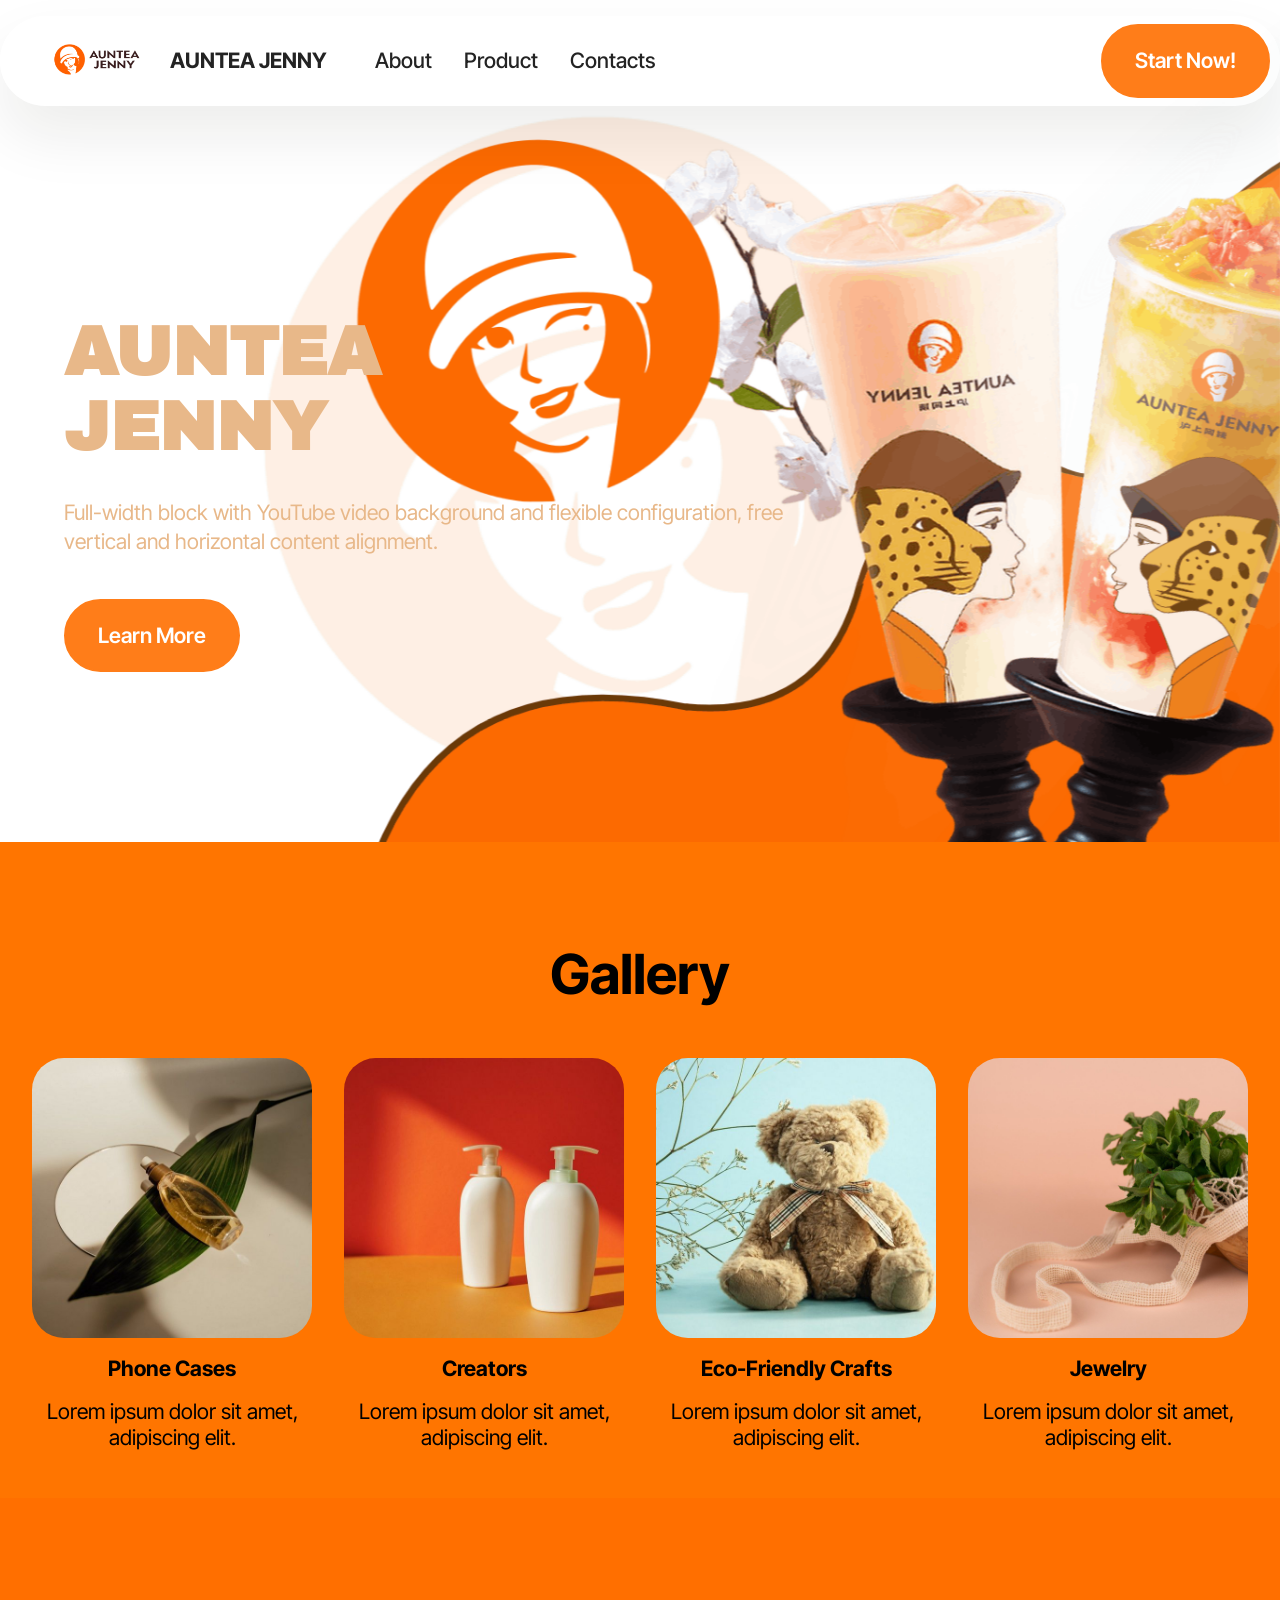
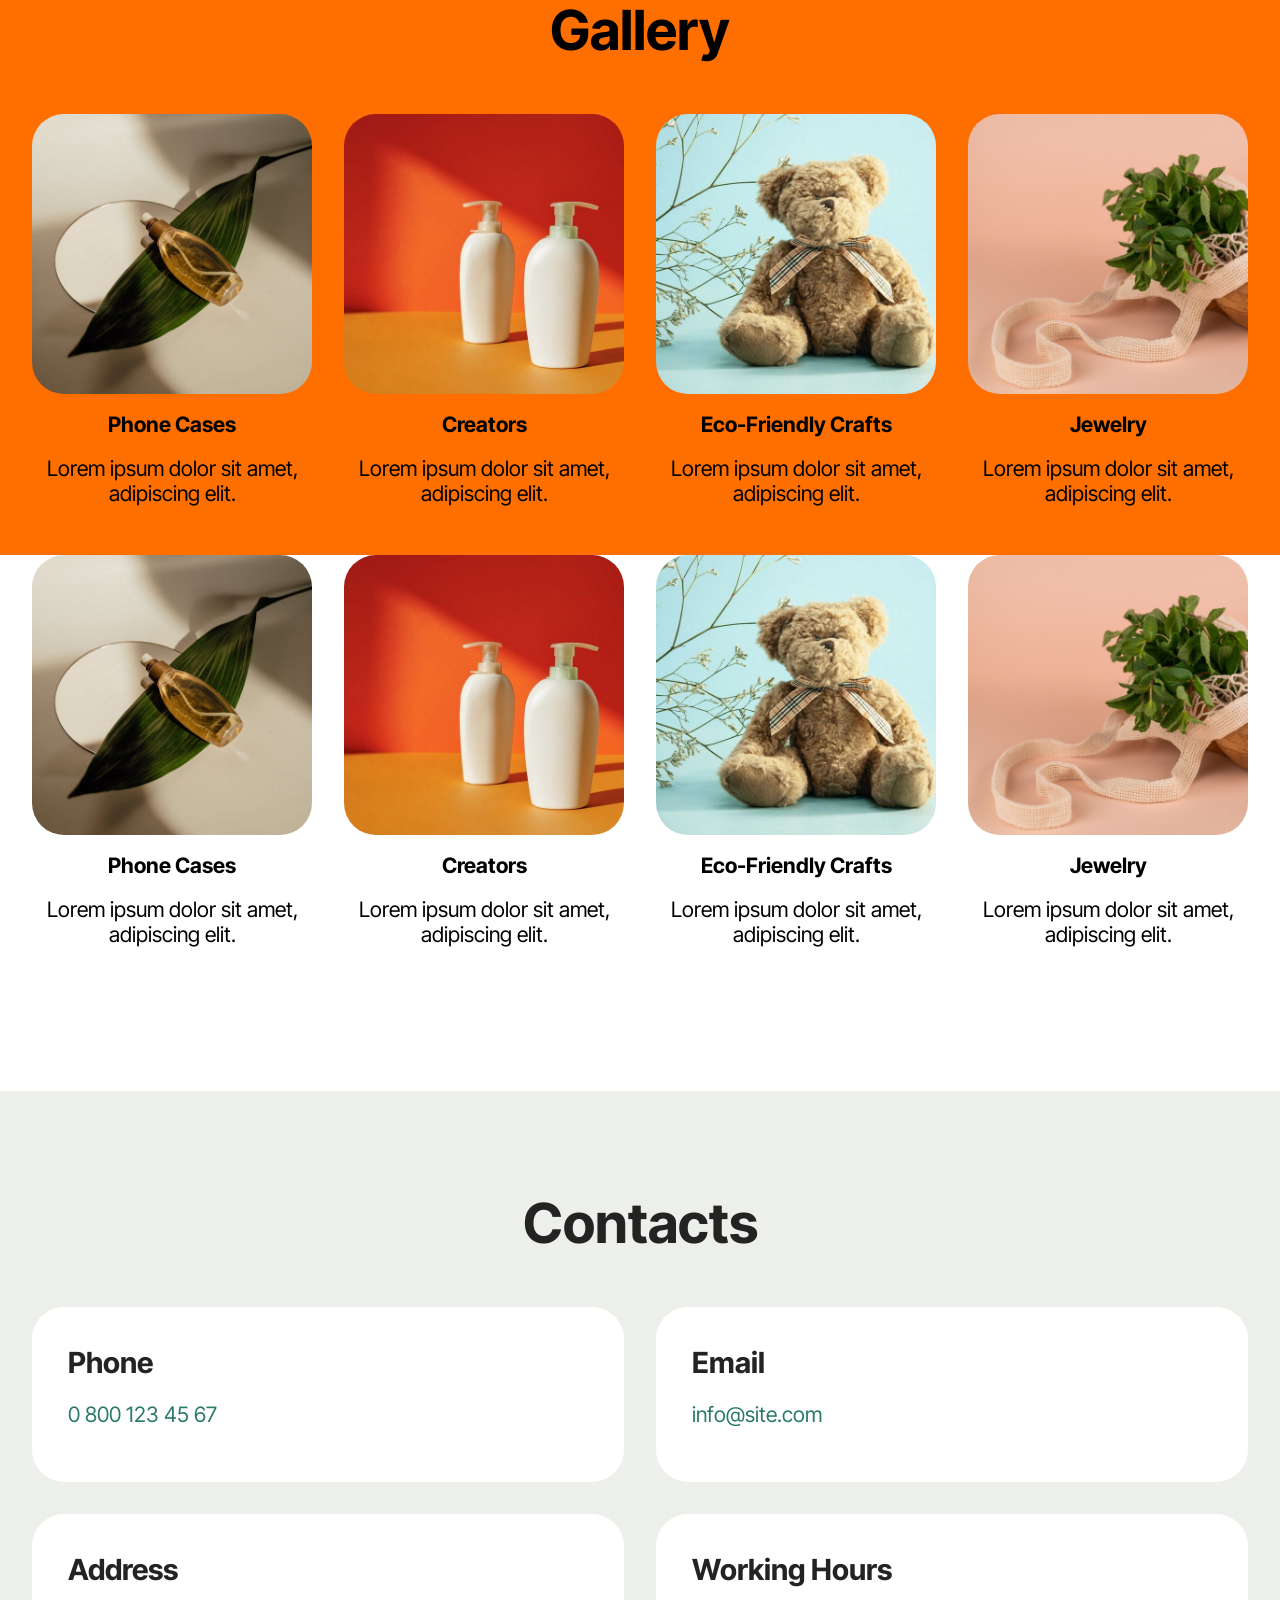
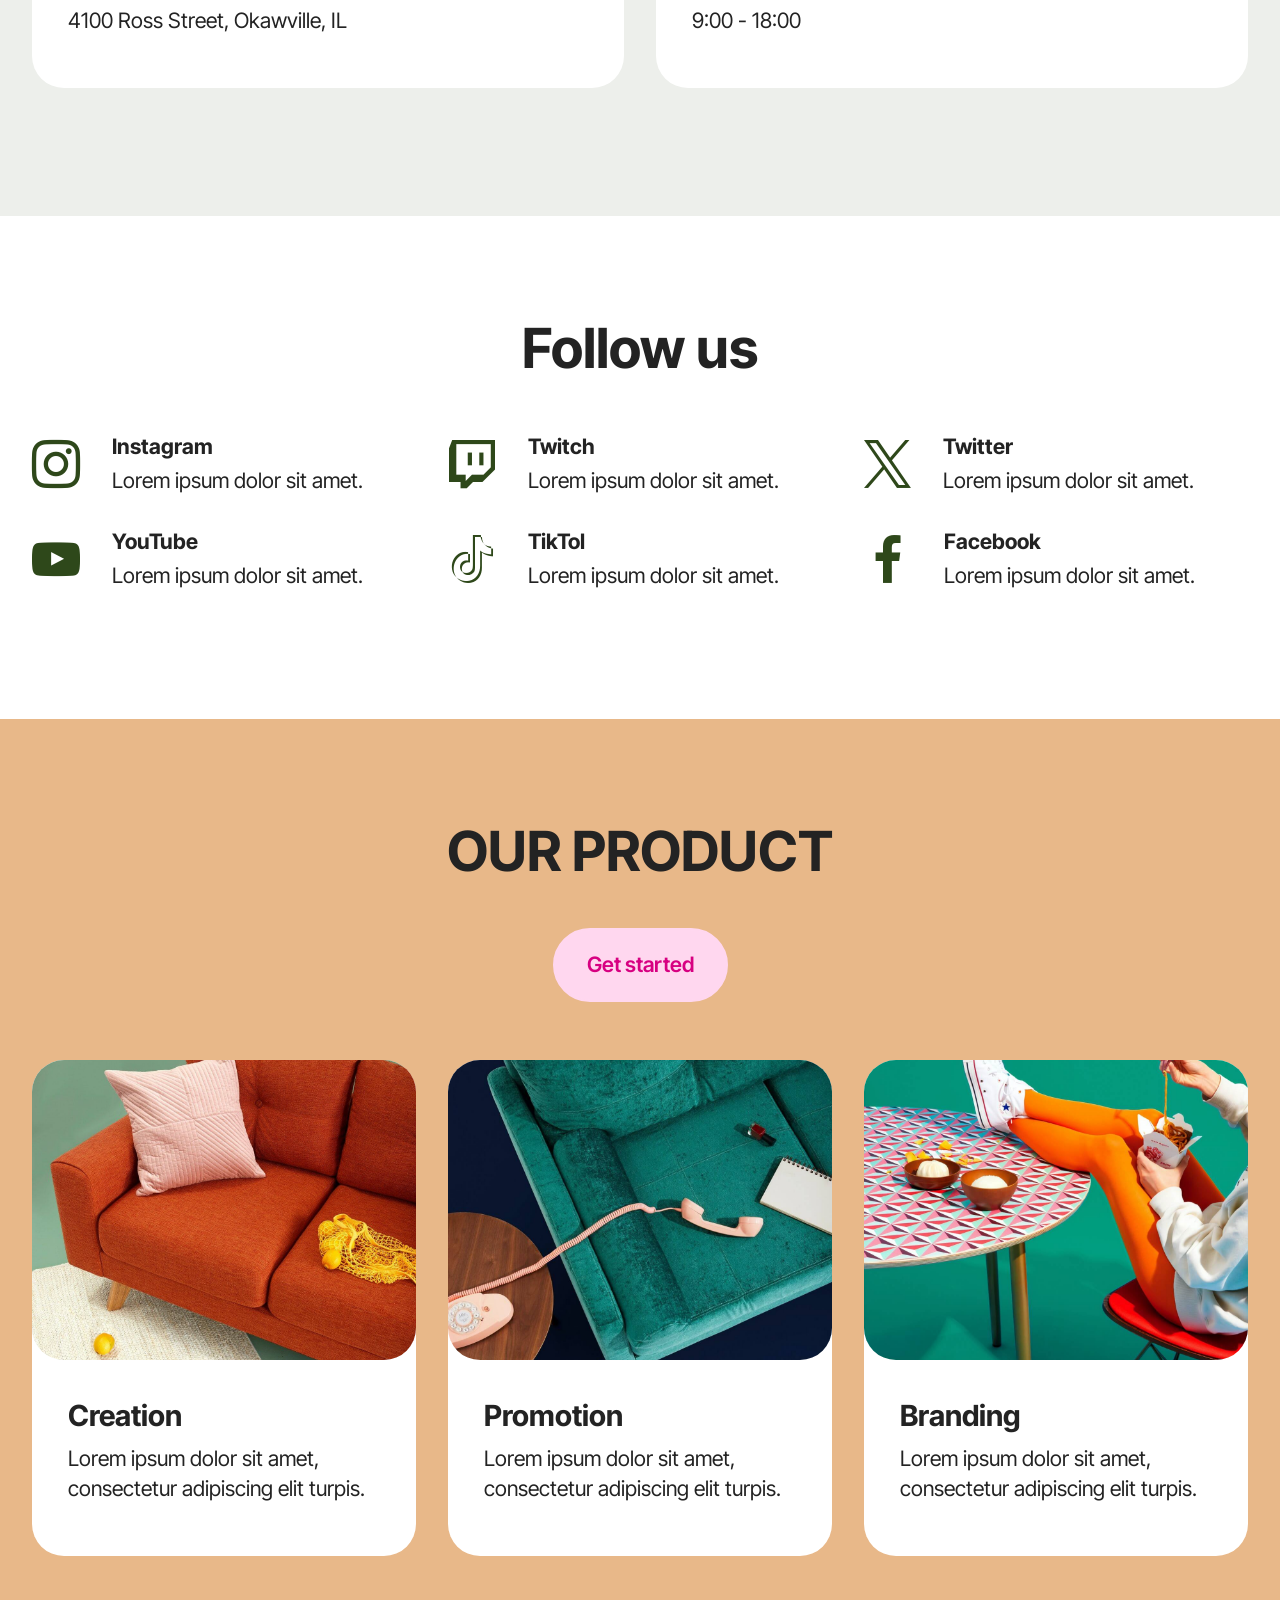
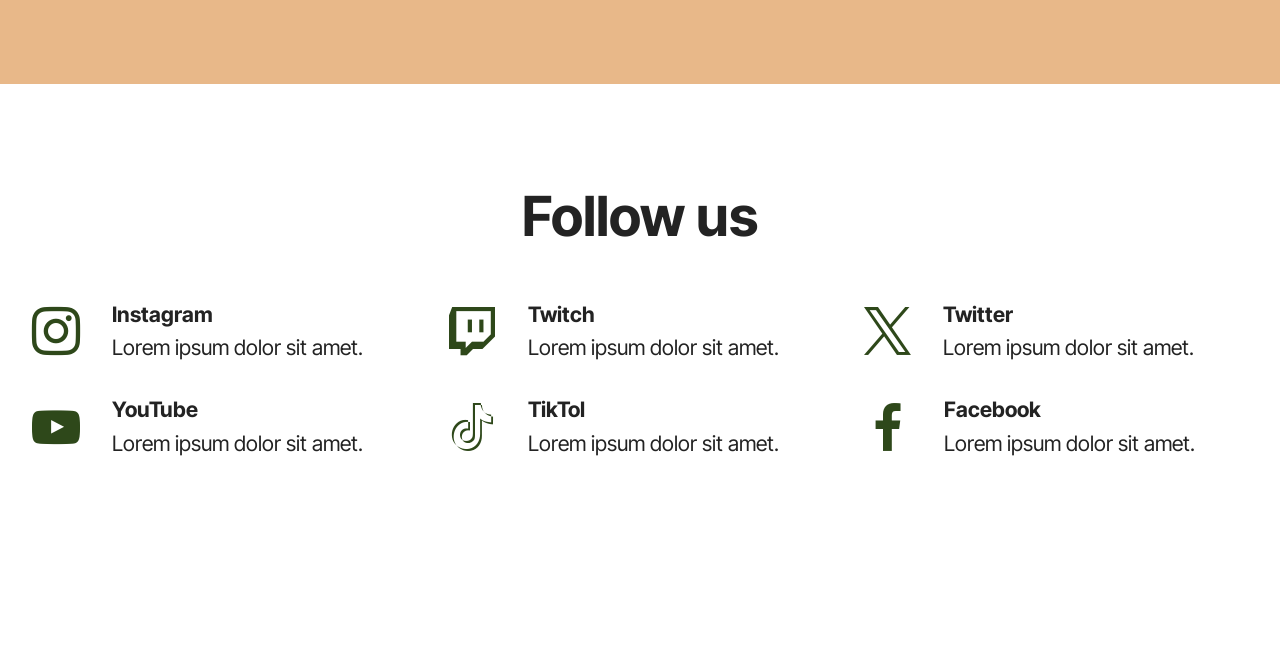
==== page1.html @ 81f04b76 "create github pages" ====
<!DOCTYPE html>
<html  >
<head>
  <!-- Site made with Mobirise Website Builder v6.1.12, https://mobirise.com -->
  <meta charset="UTF-8">
  <meta http-equiv="X-UA-Compatible" content="IE=edge">
  <meta name="generator" content="Mobirise v6.1.12, mobirise.com">
  <meta name="viewport" content="width=device-width, initial-scale=1, minimum-scale=1">
  <link rel="shortcut icon" href="assets/images/auntea20logo201-366x206.png" type="image/x-icon">
  <meta name="description" content="">
  
  
  <title>Page 1</title>
  <link rel="stylesheet" href="assets/web/assets/mobirise-icons2/mobirise2.css">
  <link rel="stylesheet" href="assets/bootstrap/css/bootstrap.min.css">
  <link rel="stylesheet" href="assets/parallax/jarallax.css">
  <link rel="stylesheet" href="assets/animatecss/animate.css">
  <link rel="stylesheet" href="assets/dropdown/css/style.css">
  <link rel="stylesheet" href="assets/socicon/css/styles.css">
  <link rel="stylesheet" href="assets/theme/css/style.css">
  <link rel="preload" href="https://fonts.googleapis.com/css?family=Archivo+Black:400&display=swap" as="style" onload="this.onload=null;this.rel='stylesheet'">
  <noscript><link rel="stylesheet" href="https://fonts.googleapis.com/css?family=Archivo+Black:400&display=swap"></noscript>
  <link rel="preload" href="https://fonts.googleapis.com/css?family=Inter+Tight:100,200,300,400,500,600,700,800,900,100i,200i,300i,400i,500i,600i,700i,800i,900i&display=swap" as="style" onload="this.onload=null;this.rel='stylesheet'">
  <noscript><link rel="stylesheet" href="https://fonts.googleapis.com/css?family=Inter+Tight:100,200,300,400,500,600,700,800,900,100i,200i,300i,400i,500i,600i,700i,800i,900i&display=swap"></noscript>
  <link rel="preload" as="style" href="assets/mobirise/css/mbr-additional.css?v=23Imi2"><link rel="stylesheet" href="assets/mobirise/css/mbr-additional.css?v=23Imi2" type="text/css">

  
  
  
</head>
<body>
  
  <section data-bs-version="5.1" class="menu menu1 cid-vfYA4Nm70X" once="menu" id="menu01-1u">
	

	<nav class="navbar navbar-dropdown navbar-fixed-top navbar-expand-lg">
		<div class="container">
			<div class="navbar-brand">
				<span class="navbar-logo">
					<a href="https://mobiri.se">
						<img src="assets/images/auntea20logo201-366x206.png" alt="Mobirise Website Builder" style="height: 3.3rem;">
					</a>
				</span>
				<span class="navbar-caption-wrap"><a class="navbar-caption text-black display-4" href="https://mobiri.se">AUNTEA JENNY</a></span>
			</div>
			<button class="navbar-toggler" type="button" data-toggle="collapse" data-bs-toggle="collapse" data-target="#navbarSupportedContent" data-bs-target="#navbarSupportedContent" aria-controls="navbarNavAltMarkup" aria-expanded="false" aria-label="Toggle navigation">
				<div class="hamburger">
					<span></span>
					<span></span>
					<span></span>
					<span></span>
				</div>
			</button>
			<div class="collapse navbar-collapse" id="navbarSupportedContent">
				<ul class="navbar-nav nav-dropdown" data-app-modern-menu="true"><li class="nav-item">
						<a class="nav-link link text-black display-4" href="https://mobiri.se">About</a>
					</li>
					<li class="nav-item">
						<a class="nav-link link text-black display-4" href="https://mobiri.se" aria-expanded="false">Product</a>
					</li>
					<li class="nav-item">
						<a class="nav-link link text-black display-4" href="https://mobiri.se">Contacts</a>
					</li></ul>
				
				<div class="navbar-buttons mbr-section-btn"><a class="btn btn-success display-4" href="https://mobiri.se"> Start Now!</a></div>
			</div>
		</div>
	</nav>
</section>

<section data-bs-version="5.1" class="header18 cid-vfYDR7rEvk mbr-parallax-background" id="header18-1y">
  

  
  <div class="container-fluid">
    <div class="row">
      <div class="content-wrap col-12 col-md-8">
        <h1 class="mbr-section-title mbr-fonts-style mbr-white mb-4 display-1">
          <br><strong>AUNTEA <br>JENNY</strong></h1>
        
        <p class="mbr-fonts-style mbr-text mbr-white mb-4 display-4">Full-width block with YouTube video background and flexible
          configuration, free vertical and horizontal
          content alignment.&nbsp;</p>
        <div class="mbr-section-btn"><a class="btn btn-success display-7" href="https://mobiri.se">Learn More</a></div>
      </div>
    </div>
  </div>
</section>

<section data-bs-version="5.1" class="gallery3 cid-vfZq9BEWla" id="gallery03-20">
    
    
    <div class="container-fluid">
      <div class="row justify-content-center">
        <div class="col-12 content-head">
          <div class="mbr-section-head mb-5">
            <h4 class="mbr-section-title mbr-fonts-style align-center mb-0 display-2">
              <strong>Gallery</strong>
            </h4>
            
          </div>
        </div>
      </div>
      <div class="row">
        <div class="item features-image col-12 col-md-6 col-lg-3">
          <div class="item-wrapper">
            <div class="item-img">
              <img src="assets/images/shop1.jpg" alt="Mobirise Website Builder" title="" data-slide-to="0" data-bs-slide-to="0">
            </div>
            <div class="item-content align-left">
              <h5 class="item-title mbr-fonts-style mt-3 mb-3 display-7">
                <strong>Phone Cases</strong>
              </h5>
              <h6 class="item-subtitle mbr-fonts-style mb-3 display-7">
                Lorem ipsum dolor sit amet, adipiscing elit.
              </h6>
            </div>
          </div>
        </div>
        <div class="item features-image col-12 col-md-6 col-lg-3">
          <div class="item-wrapper">
            <div class="item-img">
              <img src="assets/images/shop2.jpg" alt="Mobirise Website Builder" title="" data-slide-to="1" data-bs-slide-to="1">
            </div>
            <div class="item-content align-left">
              <h5 class="item-title mbr-fonts-style mt-3 mb-3 display-7">
                <strong>Creators</strong>
              </h5>
              <h6 class="item-subtitle mbr-fonts-style mb-3 display-7">
                Lorem ipsum dolor sit amet, adipiscing elit.
              </h6>
            </div>
          </div>
        </div>
        <div class="item features-image col-12 col-md-6 col-lg-3">
          <div class="item-wrapper">
            <div class="item-img">
              <img src="assets/images/shop3.jpg" alt="Mobirise Website Builder" title="" data-slide-to="2" data-bs-slide-to="2">
            </div>
            <div class="item-content align-left">
              <h5 class="item-title mbr-fonts-style mt-3 mb-3 display-7">
                <strong>Eco-Friendly Crafts</strong>
              </h5>
              <h6 class="item-subtitle mbr-fonts-style mb-3 display-7">
                Lorem ipsum dolor sit amet, adipiscing elit.
              </h6>
              
            </div>
          </div>
        </div>
        <div class="item features-image col-12 col-md-6 col-lg-3">
          <div class="item-wrapper">
            <div class="item-img">
              <img src="assets/images/shop4.jpg" alt="Mobirise Website Builder" title="" data-slide-to="3" data-bs-slide-to="3">
            </div>
            <div class="item-content align-left">
              <h5 class="item-title mbr-fonts-style mt-3 mb-3 display-7">
                <strong>Jewelry</strong>
              </h5>
              <h6 class="item-subtitle mbr-fonts-style mb-3 display-7">
                Lorem ipsum dolor sit amet, adipiscing elit.
              </h6>
            </div>
          </div>
        </div>
      </div>
    </div>
  </section>

<section data-bs-version="5.1" class="gallery3 cid-vfZuqSAdz3" id="gallery03-23">
    
    
    <div class="container-fluid">
      <div class="row justify-content-center">
        <div class="col-12 content-head">
          <div class="mbr-section-head mb-5">
            <h4 class="mbr-section-title mbr-fonts-style align-center mb-0 display-2">
              <strong>Gallery</strong>
            </h4>
            
          </div>
        </div>
      </div>
      <div class="row">
        <div class="item features-image col-12 col-md-6 col-lg-3">
          <div class="item-wrapper">
            <div class="item-img">
              <img src="assets/images/shop1.jpg" alt="Mobirise Website Builder" title="" data-slide-to="0" data-bs-slide-to="0">
            </div>
            <div class="item-content align-left">
              <h5 class="item-title mbr-fonts-style mt-3 mb-3 display-7">
                <strong>Phone Cases</strong>
              </h5>
              <h6 class="item-subtitle mbr-fonts-style mb-3 display-7">
                Lorem ipsum dolor sit amet, adipiscing elit.
              </h6>
            </div>
          </div>
        </div>
        <div class="item features-image col-12 col-md-6 col-lg-3">
          <div class="item-wrapper">
            <div class="item-img">
              <img src="assets/images/shop2.jpg" alt="Mobirise Website Builder" title="" data-slide-to="1" data-bs-slide-to="1">
            </div>
            <div class="item-content align-left">
              <h5 class="item-title mbr-fonts-style mt-3 mb-3 display-7">
                <strong>Creators</strong>
              </h5>
              <h6 class="item-subtitle mbr-fonts-style mb-3 display-7">
                Lorem ipsum dolor sit amet, adipiscing elit.
              </h6>
            </div>
          </div>
        </div>
        <div class="item features-image col-12 col-md-6 col-lg-3">
          <div class="item-wrapper">
            <div class="item-img">
              <img src="assets/images/shop3.jpg" alt="Mobirise Website Builder" title="" data-slide-to="2" data-bs-slide-to="2">
            </div>
            <div class="item-content align-left">
              <h5 class="item-title mbr-fonts-style mt-3 mb-3 display-7">
                <strong>Eco-Friendly Crafts</strong>
              </h5>
              <h6 class="item-subtitle mbr-fonts-style mb-3 display-7">
                Lorem ipsum dolor sit amet, adipiscing elit.
              </h6>
              
            </div>
          </div>
        </div>
        <div class="item features-image col-12 col-md-6 col-lg-3">
          <div class="item-wrapper">
            <div class="item-img">
              <img src="assets/images/shop4.jpg" alt="Mobirise Website Builder" title="" data-slide-to="3" data-bs-slide-to="3">
            </div>
            <div class="item-content align-left">
              <h5 class="item-title mbr-fonts-style mt-3 mb-3 display-7">
                <strong>Jewelry</strong>
              </h5>
              <h6 class="item-subtitle mbr-fonts-style mb-3 display-7">
                Lorem ipsum dolor sit amet, adipiscing elit.
              </h6>
            </div>
          </div>
        </div>
      </div>
    </div>
  </section>

<section data-bs-version="5.1" class="gallery3 cid-vfZqnF0jyn" id="gallery03-21">
    
    
    <div class="container-fluid">
      <div class="row justify-content-center">
        <div class="col-12 content-head">
          
        </div>
      </div>
      <div class="row">
        <div class="item features-image col-12 col-md-6 col-lg-3">
          <div class="item-wrapper">
            <div class="item-img">
              <img src="assets/images/shop1.jpg" alt="Mobirise Website Builder" title="" data-slide-to="0" data-bs-slide-to="0">
            </div>
            <div class="item-content align-left">
              <h5 class="item-title mbr-fonts-style mt-3 mb-3 display-7">
                <strong>Phone Cases</strong>
              </h5>
              <h6 class="item-subtitle mbr-fonts-style mb-3 display-7">
                Lorem ipsum dolor sit amet, adipiscing elit.
              </h6>
            </div>
          </div>
        </div>
        <div class="item features-image col-12 col-md-6 col-lg-3">
          <div class="item-wrapper">
            <div class="item-img">
              <img src="assets/images/shop2.jpg" alt="Mobirise Website Builder" title="" data-slide-to="1" data-bs-slide-to="1">
            </div>
            <div class="item-content align-left">
              <h5 class="item-title mbr-fonts-style mt-3 mb-3 display-7">
                <strong>Creators</strong>
              </h5>
              <h6 class="item-subtitle mbr-fonts-style mb-3 display-7">
                Lorem ipsum dolor sit amet, adipiscing elit.
              </h6>
            </div>
          </div>
        </div>
        <div class="item features-image col-12 col-md-6 col-lg-3">
          <div class="item-wrapper">
            <div class="item-img">
              <img src="assets/images/shop3.jpg" alt="Mobirise Website Builder" title="" data-slide-to="2" data-bs-slide-to="2">
            </div>
            <div class="item-content align-left">
              <h5 class="item-title mbr-fonts-style mt-3 mb-3 display-7">
                <strong>Eco-Friendly Crafts</strong>
              </h5>
              <h6 class="item-subtitle mbr-fonts-style mb-3 display-7">
                Lorem ipsum dolor sit amet, adipiscing elit.
              </h6>
              
            </div>
          </div>
        </div>
        <div class="item features-image col-12 col-md-6 col-lg-3">
          <div class="item-wrapper">
            <div class="item-img">
              <img src="assets/images/shop4.jpg" alt="Mobirise Website Builder" title="" data-slide-to="3" data-bs-slide-to="3">
            </div>
            <div class="item-content align-left">
              <h5 class="item-title mbr-fonts-style mt-3 mb-3 display-7">
                <strong>Jewelry</strong>
              </h5>
              <h6 class="item-subtitle mbr-fonts-style mb-3 display-7">
                Lorem ipsum dolor sit amet, adipiscing elit.
              </h6>
            </div>
          </div>
        </div>
      </div>
    </div>
  </section>

<section data-bs-version="5.1" class="contacts01 cid-vfYzrX2ZRU" id="contacts01-1t">
    

    
    
    <div class="container">
        <div class="row justify-content-center">
            <div class="col-12 content-head">
                <div class="mbr-section-head mb-5">
                    <h3 class="mbr-section-title mbr-fonts-style align-center mb-0 display-2">
                        <strong>Contacts</strong>
                    </h3>
                    
                </div>
            </div>
        </div>
        <div class="row">
            <div class="item features-without-image col-12 col-md-6 active">
                <div class="item-wrapper">
                    <div class="text-wrapper">
                        <h6 class="card-title mbr-fonts-style mb-3 display-5">
                            <strong>Phone</strong>
                        </h6>
                        <p class="mbr-text mbr-fonts-style display-7">
                            <a href="tel:+12345678910" class="text-primary">0 800 123 45 67</a>
                        </p>
                    </div>
                </div>
            </div>
            <div class="item features-without-image col-12 col-md-6">
                <div class="item-wrapper">
                    <div class="text-wrapper">
                        <h6 class="card-title mbr-fonts-style mb-3 display-5">
                            <strong>Email</strong>
                        </h6>
                        <p class="mbr-text mbr-fonts-style display-7">
                            <a href="mailto:info@site.com" class="text-primary">info@site.com</a>
                        </p>
                    </div>
                </div>
            </div>
            <div class="item features-without-image col-12 col-md-6">
                <div class="item-wrapper">
                    <div class="text-wrapper">
                        <h6 class="card-title mbr-fonts-style mb-3 display-5">
                            <strong>Address</strong>
                        </h6>
                        <p class="mbr-text mbr-fonts-style display-7">
                            4100 Ross Street, Okawville, IL
                        </p>
                    </div>
                </div>
            </div>
            <div class="item features-without-image col-12 col-md-6">
                <div class="item-wrapper">
                    <div class="text-wrapper">
                        <h6 class="card-title mbr-fonts-style mb-3 display-5">
                            <strong>Working Hours</strong>
                        </h6>
                        <p class="mbr-text mbr-fonts-style display-7">
                            9:00 - 18:00
                        </p>
                    </div>
                </div>
            </div>
        </div>
    </div>
</section>

<section data-bs-version="5.1" class="social02 cid-vfYDrixO84" id="social02-1x">
	

	
	
	<div class="container">
		<div class="row justify-content-center">
			<div class="col-12 content-head">
				<div class="mb-5">
					<h5 class="mbr-section-title mbr-fonts-style align-center mb-0 display-2">
						<strong>Follow us</strong>
					</h5>
					
				</div>
			</div>
		</div>
		<div class="row">
			<div class="item features-without-image col-12 col-md-6 col-lg-4">
				<div class="item-wrapper">
					<span class="mbr-iconfont m-auto socicon-instagram socicon"></span>
					<div class="card-box">
						<h4 class="card-title mbr-fonts-style mb-1 display-7">
							<strong>Instagram</strong>
						</h4>
						<h5 class="card-text mbr-fonts-style display-7">
							Lorem ipsum dolor sit amet.
						</h5>
					</div>
				</div>
			</div>
			<div class="item features-without-image col-12 col-md-6 col-lg-4">
				<div class="item-wrapper">
					<span class="mbr-iconfont m-auto socicon-twitch socicon"></span>
					<div class="card-box">
						<h4 class="card-title mbr-fonts-style mb-1 display-7">
							<strong>Twitch</strong>
						</h4>
						<h5 class="card-text mbr-fonts-style display-7">
							Lorem ipsum dolor sit amet.
						</h5>
					</div>
				</div>
			</div>
			<div class="item features-without-image col-12 col-md-6 col-lg-4">
				<div class="item-wrapper">
					<span class="mbr-iconfont m-auto socicon-twitter socicon"></span>
					<div class="card-box">
						<h4 class="card-title mbr-fonts-style mb-1 display-7">
							<strong>Twitter</strong>
						</h4>
						<h5 class="card-text mbr-fonts-style display-7">
							Lorem ipsum dolor sit amet.
						</h5>
					</div>
				</div>
			</div>
			<div class="item features-without-image col-12 col-md-6 col-lg-4">
				<div class="item-wrapper">
					<span class="mbr-iconfont m-auto socicon-youtube socicon"></span>
					<div class="card-box">
						<h4 class="card-title mbr-fonts-style mb-1 display-7">
							<strong>YouTube</strong>
						</h4>
						<h5 class="card-text mbr-fonts-style display-7">
							Lorem ipsum dolor sit amet.
						</h5>
					</div>
				</div>
			</div>
			<div class="item features-without-image col-12 col-md-6 col-lg-4">
				<div class="item-wrapper">
					<span class="mbr-iconfont m-auto socicon-tiktok socicon"></span>
					<div class="card-box">
						<h4 class="card-title mbr-fonts-style mb-1 display-7">
							<strong>TikTol</strong>
						</h4>
						<h5 class="card-text mbr-fonts-style display-7">
							Lorem ipsum dolor sit amet.
						</h5>
					</div>
				</div>
			</div>
			<div class="item features-without-image col-12 col-md-6 col-lg-4">
				<div class="item-wrapper">
					<span class="mbr-iconfont m-auto socicon-facebook socicon"></span>
					<div class="card-box">
						<h4 class="card-title mbr-fonts-style mb-1 display-7">
							<strong>Facebook</strong>
						</h4>
						<h5 class="card-text mbr-fonts-style display-7">
							Lorem ipsum dolor sit amet.
						</h5>
					</div>
				</div>
			</div>
		</div>
	</div>
</section>

<section data-bs-version="5.1" class="features6 start cid-vfZjrt5sAb" id="features06-1z">
	
	
	<div class="container">
		<div class="row justify-content-center">
			<div class="col-12 content-head">
				<div class="mbr-section-head mb-5">
					<h4 class="mbr-section-title mbr-fonts-style align-center mb-0 display-2"><strong>OUR PRODUCT</strong></h4>
					
					<div class="mbr-section-btn item-footer mt-4">
						<a href="" class="btn item-btn btn-secondary display-7">Get started</a>
					</div>
				</div>
			</div>
		</div>
		<div class="row">
			<div class="item features-image col-12 col-md-6 col-lg-4">
				<div class="item-wrapper">
					<div class="item-img">
						<img src="assets/images/gallery01.jpg" alt="Mobirise Website Builder">
					</div>
					<div class="item-content">
						<h5 class="item-title mbr-fonts-style display-5">
							<strong>Creation</strong>
						</h5>
						<p class="mbr-text mbr-fonts-style display-7">
							Lorem ipsum dolor sit amet, consectetur adipiscing elit turpis.
						</p>
						
					</div>
				</div>
			</div>
			<div class="item features-image col-12 col-md-6 col-lg-4">
				<div class="item-wrapper">
					<div class="item-img">
						<img src="assets/images/gallery02.jpg" alt="Mobirise Website Builder">
					</div>
					<div class="item-content">
						<h5 class="item-title mbr-fonts-style display-5">
							<strong>Promotion</strong>
						</h5>
						<p class="mbr-text mbr-fonts-style display-7">
							Lorem ipsum dolor sit amet, consectetur adipiscing elit turpis.
						</p>
						
					</div>
				</div>
			</div>
			<div class="item features-image col-12 col-md-6 col-lg-4">
				<div class="item-wrapper">
					<div class="item-img">
						<img src="assets/images/gallery04.jpg" alt="Mobirise Website Builder">
					</div>
					<div class="item-content">
						<h5 class="item-title mbr-fonts-style display-5">
							<strong>Branding</strong>
						</h5>
						<p class="mbr-text mbr-fonts-style display-7">
							Lorem ipsum dolor sit amet, consectetur adipiscing elit turpis.<br>
						</p>
						
					</div>
				</div>
			</div>
		</div>
	</div>
</section>

<section data-bs-version="5.1" class="social02 cid-vfZr0kTGqH" id="social02-22">
	

	
	
	<div class="container">
		<div class="row justify-content-center">
			<div class="col-12 content-head">
				<div class="mb-5">
					<h5 class="mbr-section-title mbr-fonts-style align-center mb-0 display-2">
						<strong>Follow us</strong>
					</h5>
					
				</div>
			</div>
		</div>
		<div class="row">
			<div class="item features-without-image col-12 col-md-6 col-lg-4">
				<div class="item-wrapper">
					<span class="mbr-iconfont m-auto socicon-instagram socicon"></span>
					<div class="card-box">
						<h4 class="card-title mbr-fonts-style mb-1 display-7">
							<strong>Instagram</strong>
						</h4>
						<h5 class="card-text mbr-fonts-style display-7">
							Lorem ipsum dolor sit amet.
						</h5>
					</div>
				</div>
			</div>
			<div class="item features-without-image col-12 col-md-6 col-lg-4">
				<div class="item-wrapper">
					<span class="mbr-iconfont m-auto socicon-twitch socicon"></span>
					<div class="card-box">
						<h4 class="card-title mbr-fonts-style mb-1 display-7">
							<strong>Twitch</strong>
						</h4>
						<h5 class="card-text mbr-fonts-style display-7">
							Lorem ipsum dolor sit amet.
						</h5>
					</div>
				</div>
			</div>
			<div class="item features-without-image col-12 col-md-6 col-lg-4">
				<div class="item-wrapper">
					<span class="mbr-iconfont m-auto socicon-twitter socicon"></span>
					<div class="card-box">
						<h4 class="card-title mbr-fonts-style mb-1 display-7">
							<strong>Twitter</strong>
						</h4>
						<h5 class="card-text mbr-fonts-style display-7">
							Lorem ipsum dolor sit amet.
						</h5>
					</div>
				</div>
			</div>
			<div class="item features-without-image col-12 col-md-6 col-lg-4">
				<div class="item-wrapper">
					<span class="mbr-iconfont m-auto socicon-youtube socicon"></span>
					<div class="card-box">
						<h4 class="card-title mbr-fonts-style mb-1 display-7">
							<strong>YouTube</strong>
						</h4>
						<h5 class="card-text mbr-fonts-style display-7">
							Lorem ipsum dolor sit amet.
						</h5>
					</div>
				</div>
			</div>
			<div class="item features-without-image col-12 col-md-6 col-lg-4">
				<div class="item-wrapper">
					<span class="mbr-iconfont m-auto socicon-tiktok socicon"></span>
					<div class="card-box">
						<h4 class="card-title mbr-fonts-style mb-1 display-7">
							<strong>TikTol</strong>
						</h4>
						<h5 class="card-text mbr-fonts-style display-7">
							Lorem ipsum dolor sit amet.
						</h5>
					</div>
				</div>
			</div>
			<div class="item features-without-image col-12 col-md-6 col-lg-4">
				<div class="item-wrapper">
					<span class="mbr-iconfont m-auto socicon-facebook socicon"></span>
					<div class="card-box">
						<h4 class="card-title mbr-fonts-style mb-1 display-7">
							<strong>Facebook</strong>
						</h4>
						<h5 class="card-text mbr-fonts-style display-7">
							Lorem ipsum dolor sit amet.
						</h5>
					</div>
				</div>
			</div>
		</div>
	</div>
</section><section class="display-7" style="padding: 0;align-items: center;justify-content: center;flex-wrap: wrap;    align-content: center;display: flex;position: relative;height: 4rem;"><a href="https://mobiri.se/" style="flex: 1 1;height: 4rem;position: absolute;width: 100%;z-index: 1;"><img alt="" style="height: 4rem;" src="[data-uri]"></a><p style="margin: 0;text-align: center;" class="display-7">&#8204;</p><a style="z-index:1" href="https://mobirise.com/drag-drop-website-builder.html">Drag & Drop Website Builder</a></section><script src="assets/bootstrap/js/bootstrap.bundle.min.js"></script>  <script src="assets/parallax/jarallax.js"></script>  <script src="assets/smoothscroll/smooth-scroll.js"></script>  <script src="assets/ytplayer/index.js"></script>  <script src="assets/dropdown/js/navbar-dropdown.js"></script>  <script src="assets/theme/js/script.js"></script>  
  
  
  <input name="animation" type="hidden">
  </body>
</html>
---- assets/web/assets/mobirise-icons2/mobirise2.css ----
@font-face {
  font-family: 'Moririse2';
  font-display: swap;
  src:  url('mobirise2.eot?f2bix4');
  src:  url('mobirise2.eot?f2bix4#iefix') format('embedded-opentype'),
    url('mobirise2.woff2?f2bix4') format('woff2'),
    url('mobirise2.woff?f2bix4') format('woff'),
    url('mobirise2.ttf?f2bix4') format('truetype'),
    url('mobirise2.svg?f2bix4#mobirise2') format('svg');
  font-weight: normal;
  font-style: normal;
}

[class^="mobi-"], [class*=" mobi-"] {
  /* use !important to prevent issues with browser extensions that change fonts */
  font-family: 'Moririse2' !important;
  speak: none;
  font-style: normal;
  font-weight: normal;
  font-variant: normal;
  text-transform: none;
  line-height: 1;

  /* Better Font Rendering =========== */
  -webkit-font-smoothing: antialiased;
  -moz-osx-font-smoothing: grayscale;
}

.mobi-mbri-add-submenu:before {
  content: "\e900";
}
.mobi-mbri-alert:before {
  content: "\e901";
}
.mobi-mbri-align-center:before {
  content: "\e902";
}
.mobi-mbri-align-justify:before {
  content: "\e903";
}
.mobi-mbri-align-left:before {
  content: "\e904";
}
.mobi-mbri-align-right:before {
  content: "\e905";
}
.mobi-mbri-android:before {
  content: "\e906";
}
.mobi-mbri-apple:before {
  content: "\e907";
}
.mobi-mbri-arrow-down:before {
  content: "\e908";
}
.mobi-mbri-arrow-next:before {
  content: "\e909";
}
.mobi-mbri-arrow-prev:before {
  content: "\e90a";
}
.mobi-mbri-arrow-up:before {
  content: "\e90b";
}
.mobi-mbri-bold:before {
  content: "\e90c";
}
.mobi-mbri-bookmark:before {
  content: "\e90d";
}
.mobi-mbri-bootstrap:before {
  content: "\e90e";
}
.mobi-mbri-briefcase:before {
  content: "\e90f";
}
.mobi-mbri-browse:before {
  content: "\e910";
}
.mobi-mbri-bulleted-list:before {
  content: "\e911";
}
.mobi-mbri-calendar:before {
  content: "\e912";
}
.mobi-mbri-camera:before {
  content: "\e913";
}
.mobi-mbri-cart-add:before {
  content: "\e914";
}
.mobi-mbri-cart-full:before {
  content: "\e915";
}
.mobi-mbri-cash:before {
  content: "\e916";
}
.mobi-mbri-change-style:before {
  content: "\e917";
}
.mobi-mbri-chat:before {
  content: "\e918";
}
.mobi-mbri-clock:before {
  content: "\e919";
}
.mobi-mbri-close:before {
  content: "\e91a";
}
.mobi-mbri-cloud:before {
  content: "\e91b";
}
.mobi-mbri-code:before {
  content: "\e91c";
}
.mobi-mbri-contact-form:before {
  content: "\e91d";
}
.mobi-mbri-credit-card:before {
  content: "\e91e";
}
.mobi-mbri-cursor-click:before {
  content: "\e91f";
}
.mobi-mbri-cust-feedback:before {
  content: "\e920";
}
.mobi-mbri-database:before {
  content: "\e921";
}
.mobi-mbri-delivery:before {
  content: "\e922";
}
.mobi-mbri-desktop:before {
  content: "\e923";
}
.mobi-mbri-devices:before {
  content: "\e924";
}
.mobi-mbri-down:before {
  content: "\e925";
}
.mobi-mbri-download-2:before {
  content: "\e926";
}
.mobi-mbri-download:before {
  content: "\e927";
}
.mobi-mbri-drag-n-drop-2:before {
  content: "\e928";
}
.mobi-mbri-drag-n-drop:before {
  content: "\e929";
}
.mobi-mbri-edit-2:before {
  content: "\e92a";
}
.mobi-mbri-edit:before {
  content: "\e92b";
}
.mobi-mbri-error:before {
  content: "\e92c";
}
.mobi-mbri-extension:before {
  content: "\e92d";
}
.mobi-mbri-features:before {
  content: "\e92e";
}
.mobi-mbri-file:before {
  content: "\e92f";
}
.mobi-mbri-flag:before {
  content: "\e930";
}
.mobi-mbri-folder:before {
  content: "\e931";
}
.mobi-mbri-gift:before {
  content: "\e932";
}
.mobi-mbri-github:before {
  content: "\e933";
}
.mobi-mbri-globe-2:before {
  content: "\e934";
}
.mobi-mbri-globe:before {
  content: "\e935";
}
.mobi-mbri-growing-chart:before {
  content: "\e936";
}
.mobi-mbri-hearth:before {
  content: "\e937";
}
.mobi-mbri-help:before {
  content: "\e938";
}
.mobi-mbri-home:before {
  content: "\e939";
}
.mobi-mbri-hot-cup:before {
  content: "\e93a";
}
.mobi-mbri-idea:before {
  content: "\e93b";
}
.mobi-mbri-image-gallery:before {
  content: "\e93c";
}
.mobi-mbri-image-slider:before {
  content: "\e93d";
}
.mobi-mbri-info:before {
  content: "\e93e";
}
.mobi-mbri-italic:before {
  content: "\e93f";
}
.mobi-mbri-key:before {
  content: "\e940";
}
.mobi-mbri-laptop:before {
  content: "\e941";
}
.mobi-mbri-layers:before {
  content: "\e942";
}
.mobi-mbri-left-right:before {
  content: "\e943";
}
.mobi-mbri-left:before {
  content: "\e944";
}
.mobi-mbri-letter:before {
  content: "\e945";
}
.mobi-mbri-like:before {
  content: "\e946";
}
.mobi-mbri-link:before {
  content: "\e947";
}
.mobi-mbri-lock:before {
  content: "\e948";
}
.mobi-mbri-login:before {
  content: "\e949";
}
.mobi-mbri-logout:before {
  content: "\e94a";
}
.mobi-mbri-magic-stick:before {
  content: "\e94b";
}
.mobi-mbri-map-pin:before {
  content: "\e94c";
}
.mobi-mbri-menu:before {
  content: "\e94d";
}
.mobi-mbri-mobile-2:before {
  content: "\e94e";
}
.mobi-mbri-mobile-horizontal:before {
  content: "\e94f";
}
.mobi-mbri-mobile:before {
  content: "\e950";
}
.mobi-mbri-mobirise:before {
  content: "\e951";
}
.mobi-mbri-more-horizontal:before {
  content: "\e952";
}
.mobi-mbri-more-vertical:before {
  content: "\e953";
}
.mobi-mbri-music:before {
  content: "\e954";
}
.mobi-mbri-new-file:before {
  content: "\e955";
}
.mobi-mbri-numbered-list:before {
  content: "\e956";
}
.mobi-mbri-opened-folder:before {
  content: "\e957";
}
.mobi-mbri-pages:before {
  content: "\e958";
}
.mobi-mbri-paper-plane:before {
  content: "\e959";
}
.mobi-mbri-paperclip:before {
  content: "\e95a";
}
.mobi-mbri-phone:before {
  content: "\e95b";
}
.mobi-mbri-photo:before {
  content: "\e95c";
}
.mobi-mbri-photos:before {
  content: "\e95d";
}
.mobi-mbri-pin:before {
  content: "\e95e";
}
.mobi-mbri-play:before {
  content: "\e95f";
}
.mobi-mbri-plus:before {
  content: "\e960";
}
.mobi-mbri-preview:before {
  content: "\e961";
}
.mobi-mbri-print:before {
  content: "\e962";
}
.mobi-mbri-protect:before {
  content: "\e963";
}
.mobi-mbri-question:before {
  content: "\e964";
}
.mobi-mbri-quote-left:before {
  content: "\e965";
}
.mobi-mbri-quote-right:before {
  content: "\e966";
}
.mobi-mbri-redo:before {
  content: "\e967";
}
.mobi-mbri-refresh:before {
  content: "\e968";
}
.mobi-mbri-responsive-2:before {
  content: "\e969";
}
.mobi-mbri-responsive:before {
  content: "\e96a";
}
.mobi-mbri-right:before {
  content: "\e96b";
}
.mobi-mbri-rocket:before {
  content: "\e96c";
}
.mobi-mbri-sad-face:before {
  content: "\e96d";
}
.mobi-mbri-sale:before {
  content: "\e96e";
}
.mobi-mbri-save:before {
  content: "\e96f";
}
.mobi-mbri-search:before {
  content: "\e970";
}
.mobi-mbri-setting-2:before {
  content: "\e971";
}
.mobi-mbri-setting-3:before {
  content: "\e972";
}
.mobi-mbri-setting:before {
  content: "\e973";
}
.mobi-mbri-share:before {
  content: "\e974";
}
.mobi-mbri-shopping-bag:before {
  content: "\e975";
}
.mobi-mbri-shopping-basket:before {
  content: "\e976";
}
.mobi-mbri-shopping-cart:before {
  content: "\e977";
}
.mobi-mbri-sites:before {
  content: "\e978";
}
.mobi-mbri-smile-face:before {
  content: "\e979";
}
.mobi-mbri-speed:before {
  content: "\e97a";
}
.mobi-mbri-star:before {
  content: "\e97b";
}
.mobi-mbri-success:before {
  content: "\e97c";
}
.mobi-mbri-sun:before {
  content: "\e97d";
}
.mobi-mbri-sun2:before {
  content: "\e97e";
}
.mobi-mbri-tablet-vertical:before {
  content: "\e97f";
}
.mobi-mbri-tablet:before {
  content: "\e980";
}
.mobi-mbri-target:before {
  content: "\e981";
}
.mobi-mbri-timer:before {
  content: "\e982";
}
.mobi-mbri-to-ftp:before {
  content: "\e983";
}
.mobi-mbri-to-local-drive:before {
  content: "\e984";
}
.mobi-mbri-touch-swipe:before {
  content: "\e985";
}
.mobi-mbri-touch:before {
  content: "\e986";
}
.mobi-mbri-trash:before {
  content: "\e987";
}
.mobi-mbri-underline:before {
  content: "\e988";
}
.mobi-mbri-undo:before {
  content: "\e989";
}
.mobi-mbri-unlink:before {
  content: "\e98a";
}
.mobi-mbri-unlock:before {
  content: "\e98b";
}
.mobi-mbri-up-down:before {
  content: "\e98c";
}
.mobi-mbri-up:before {
  content: "\e98d";
}
.mobi-mbri-update:before {
  content: "\e98e";
}
.mobi-mbri-upload-2:before {
  content: "\e98f";
}
.mobi-mbri-upload:before {
  content: "\e990";
}
.mobi-mbri-user-2:before {
  content: "\e991";
}
.mobi-mbri-user:before {
  content: "\e992";
}
.mobi-mbri-users:before {
  content: "\e993";
}
.mobi-mbri-video-play:before {
  content: "\e994";
}
.mobi-mbri-video:before {
  content: "\e995";
}
.mobi-mbri-watch:before {
  content: "\e996";
}
.mobi-mbri-website-theme-2:before {
  content: "\e997";
}
.mobi-mbri-website-theme:before {
  content: "\e998";
}
.mobi-mbri-wifi:before {
  content: "\e999";
}
.mobi-mbri-windows:before {
  content: "\e99a";
}
.mobi-mbri-zoom-in:before {
  content: "\e99b";
}
.mobi-mbri-zoom-out:before {
  content: "\e99c";
}
---- assets/parallax/jarallax.css ----
.jarallax {
    position: relative;
    z-index: 0;
}
.jarallax > .jarallax-img {
    position: absolute;
    object-fit: cover;
    /* support for plugin https://github.com/bfred-it/object-fit-images */
    font-family: 'object-fit: cover;';
    top: 0;
    left: 0;
    width: 100%;
    height: 100%;
    z-index: -1;
}
---- assets/dropdown/css/style.css ----
.navbar-dropdown {
  left: 0;
  padding: 0;
  position: absolute;
  right: 0;
  top: 0;
  transition: all 0.45s ease;
  z-index: 1030;
  background: #282828; }
  .navbar-dropdown .navbar-logo {
    margin-right: 0.8rem;
    transition: margin 0.3s ease-in-out;
    vertical-align: middle; }
    .navbar-dropdown .navbar-logo img {
      height: 3.125rem;
      transition: all 0.3s ease-in-out; }
    .navbar-dropdown .navbar-logo.mbr-iconfont {
      font-size: 3.125rem;
      line-height: 3.125rem; }
  .navbar-dropdown .navbar-caption {
    font-weight: 700;
    white-space: normal;
    vertical-align: -4px;
    line-height: 3.125rem !important; }
    .navbar-dropdown .navbar-caption, .navbar-dropdown .navbar-caption:hover {
      color: inherit;
      text-decoration: none; }
  .navbar-dropdown .mbr-iconfont + .navbar-caption {
    vertical-align: -1px; }
  .navbar-dropdown.navbar-fixed-top {
    position: fixed; }
  .navbar-dropdown .navbar-brand span {
    vertical-align: -4px; }
  .navbar-dropdown.bg-color.transparent {
    background: none; }
  .navbar-dropdown.navbar-short .navbar-brand {
    padding: 0.625rem 0; }
    .navbar-dropdown.navbar-short .navbar-brand span {
      vertical-align: -1px; }
  .navbar-dropdown.navbar-short .navbar-caption {
    line-height: 2.375rem !important;
    vertical-align: -2px; }
  .navbar-dropdown.navbar-short .navbar-logo {
    margin-right: 0.5rem; }
    .navbar-dropdown.navbar-short .navbar-logo img {
      height: 2.375rem; }
    .navbar-dropdown.navbar-short .navbar-logo.mbr-iconfont {
      font-size: 2.375rem;
      line-height: 2.375rem; }
  .navbar-dropdown.navbar-short .mbr-table-cell {
    height: 3.625rem; }
  .navbar-dropdown .navbar-close {
    left: 0.6875rem;
    position: fixed;
    top: 0.75rem;
    z-index: 1000; }
  .navbar-dropdown .hamburger-icon {
    content: "";
    display: inline-block;
    vertical-align: middle;
    width: 16px;
    -webkit-box-shadow: 0 -6px 0 1px #282828,0 0 0 1px #282828,0 6px 0 1px #282828;
    -moz-box-shadow: 0 -6px 0 1px #282828,0 0 0 1px #282828,0 6px 0 1px #282828;
    box-shadow: 0 -6px 0 1px #282828,0 0 0 1px #282828,0 6px 0 1px #282828; }

.dropdown-menu .dropdown-toggle[data-toggle="dropdown-submenu"]::after {
  border-bottom: 0.35em solid transparent;
  border-left: 0.35em solid;
  border-right: 0;
  border-top: 0.35em solid transparent;
  margin-left: 0.3rem; }

.dropdown-menu .dropdown-item:focus {
  outline: 0; }

.nav-dropdown {
  font-size: 0.75rem;
  font-weight: 500;
  height: auto !important; }
  .nav-dropdown .nav-btn {
    padding-left: 1rem; }
  .nav-dropdown .link {
    margin: .667em 1.667em;
    font-weight: 500;
    padding: 0;
    transition: color .2s ease-in-out; }
    .nav-dropdown .link.dropdown-toggle {
      margin-right: 2.583em; }
      .nav-dropdown .link.dropdown-toggle::after {
        margin-left: .25rem;
        border-top: 0.35em solid;
        border-right: 0.35em solid transparent;
        border-left: 0.35em solid transparent;
        border-bottom: 0; }
      .nav-dropdown .link.dropdown-toggle[aria-expanded="true"] {
        margin: 0;
        padding: 0.667em 3.263em  0.667em 1.667em; }
  .nav-dropdown .link::after,
  .nav-dropdown .dropdown-item::after {
    color: inherit; }
  .nav-dropdown .btn {
    font-size: 0.75rem;
    font-weight: 700;
    letter-spacing: 0;
    margin-bottom: 0;
    padding-left: 1.25rem;
    padding-right: 1.25rem; }
  .nav-dropdown .dropdown-menu {
    border-radius: 0;
    border: 0;
    left: 0;
    margin: 0;
    padding-bottom: 1.25rem;
    padding-top: 1.25rem;
    position: relative; }
  .nav-dropdown .dropdown-submenu {
    margin-left: 0.125rem;
    top: 0; }
  .nav-dropdown .dropdown-item {
    font-weight: 500;
    line-height: 2;
    padding: 0.3846em 4.615em 0.3846em 1.5385em;
    position: relative;
    transition: color .2s ease-in-out, background-color .2s ease-in-out; }
    .nav-dropdown .dropdown-item::after {
      margin-top: -0.3077em;
      position: absolute;
      right: 1.1538em;
      top: 50%; }
    .nav-dropdown .dropdown-item:focus, .nav-dropdown .dropdown-item:hover {
      background: none; }

@media (max-width: 767px) {
  .nav-dropdown.navbar-toggleable-sm {
    bottom: 0;
    display: none;
    left: 0;
    overflow-x: hidden;
    position: fixed;
    top: 0;
    transform: translateX(-100%);
    -ms-transform: translateX(-100%);
    -webkit-transform: translateX(-100%);
    width: 18.75rem;
    z-index: 999; } }
.nav-dropdown.navbar-toggleable-xl {
  bottom: 0;
  display: none;
  left: 0;
  overflow-x: hidden;
  position: fixed;
  top: 0;
  transform: translateX(-100%);
  -ms-transform: translateX(-100%);
  -webkit-transform: translateX(-100%);
  width: 18.75rem;
  z-index: 999; }

.nav-dropdown-sm {
  display: block !important;
  overflow-x: hidden;
  overflow: auto;
  padding-top: 3.875rem; }
  .nav-dropdown-sm::after {
    content: "";
    display: block;
    height: 3rem;
    width: 100%; }
  .nav-dropdown-sm.collapse.in ~ .navbar-close {
    display: block !important; }
  .nav-dropdown-sm.collapsing, .nav-dropdown-sm.collapse.in {
    transform: translateX(0);
    -ms-transform: translateX(0);
    -webkit-transform: translateX(0);
    transition: all 0.25s ease-out;
    -webkit-transition: all 0.25s ease-out;
    background: #282828; }
  .nav-dropdown-sm.collapsing[aria-expanded="false"] {
    transform: translateX(-100%);
    -ms-transform: translateX(-100%);
    -webkit-transform: translateX(-100%); }
  .nav-dropdown-sm .nav-item {
    display: block;
    margin-left: 0 !important;
    padding-left: 0; }
  .nav-dropdown-sm .link,
  .nav-dropdown-sm .dropdown-item {
    border-top: 1px dotted rgba(255, 255, 255, 0.1);
    font-size: 0.8125rem;
    line-height: 1.6;
    margin: 0 !important;
    padding: 0.875rem 2.4rem 0.875rem 1.5625rem !important;
    position: relative;
    white-space: normal; }
    .nav-dropdown-sm .link:focus, .nav-dropdown-sm .link:hover,
    .nav-dropdown-sm .dropdown-item:focus,
    .nav-dropdown-sm .dropdown-item:hover {
      background: rgba(0, 0, 0, 0.2) !important;
      color: #c0a375; }
  .nav-dropdown-sm .nav-btn {
    position: relative;
    padding: 1.5625rem 1.5625rem 0 1.5625rem; }
    .nav-dropdown-sm .nav-btn::before {
      border-top: 1px dotted rgba(255, 255, 255, 0.1);
      content: "";
      left: 0;
      position: absolute;
      top: 0;
      width: 100%; }
    .nav-dropdown-sm .nav-btn + .nav-btn {
      padding-top: 0.625rem; }
      .nav-dropdown-sm .nav-btn + .nav-btn::before {
        display: none; }
  .nav-dropdown-sm .btn {
    padding: 0.625rem 0; }
  .nav-dropdown-sm .dropdown-toggle[data-toggle="dropdown-submenu"]::after {
    margin-left: .25rem;
    border-top: 0.35em solid;
    border-right: 0.35em solid transparent;
    border-left: 0.35em solid transparent;
    border-bottom: 0; }
  .nav-dropdown-sm .dropdown-toggle[data-toggle="dropdown-submenu"][aria-expanded="true"]::after {
    border-top: 0;
    border-right: 0.35em solid transparent;
    border-left: 0.35em solid transparent;
    border-bottom: 0.35em solid; }
  .nav-dropdown-sm .dropdown-menu {
    margin: 0;
    padding: 0;
    position: relative;
    top: 0;
    left: 0;
    width: 100%;
    border: 0;
    float: none;
    border-radius: 0;
    background: none; }
  .nav-dropdown-sm .dropdown-submenu {
    left: 100%;
    margin-left: 0.125rem;
    margin-top: -1.25rem;
    top: 0; }

.navbar-toggleable-sm .nav-dropdown .dropdown-menu {
  position: absolute; }

.navbar-toggleable-sm .nav-dropdown .dropdown-submenu {
  left: 100%;
  margin-left: 0.125rem;
  margin-top: -1.25rem;
  top: 0; }

.navbar-toggleable-sm.opened .nav-dropdown .dropdown-menu {
  position: relative; }

.navbar-toggleable-sm.opened .nav-dropdown .dropdown-submenu {
  left: 0;
  margin-left: 00rem;
  margin-top: 0rem;
  top: 0; }

.is-builder .nav-dropdown.collapsing {
  transition: none !important; }
---- assets/socicon/css/styles.css ----
@charset "UTF-8";

@font-face {
  font-family: 'Socicon';
  src:  url('../fonts/socicon.eot');
  src:  url('../fonts/socicon.eot?#iefix') format('embedded-opentype'),
    url('../fonts/socicon.woff2') format('woff2'),
    url('../fonts/socicon.ttf') format('truetype'),
    url('../fonts/socicon.woff') format('woff'),
    url('../fonts/socicon.svg#socicon') format('svg');
  font-weight: normal;
  font-style: normal;
  font-display: swap;
}

[data-icon]:before {
  font-family: "socicon" !important;
  content: attr(data-icon);
  font-style: normal !important;
  font-weight: normal !important;
  font-variant: normal !important;
  text-transform: none !important;
  speak: none;
  line-height: 1;
  -webkit-font-smoothing: antialiased;
  -moz-osx-font-smoothing: grayscale;
}

[class^="socicon-"], [class*=" socicon-"] {
  /* use !important to prevent issues with browser extensions that change fonts */
  font-family: 'Socicon' !important;
  speak: none;
  font-style: normal;
  font-weight: normal;
  font-variant: normal;
  text-transform: none;
  line-height: 1;

  /* Better Font Rendering =========== */
  -webkit-font-smoothing: antialiased;
  -moz-osx-font-smoothing: grayscale;
}

.socicon-500px:before {
  content: "\e000";
}
.socicon-8tracks:before {
  content: "\e001";
}
.socicon-airbnb:before {
  content: "\e002";
}
.socicon-alliance:before {
  content: "\e003";
}
.socicon-amazon:before {
  content: "\e004";
}
.socicon-amplement:before {
  content: "\e005";
}
.socicon-android:before {
  content: "\e006";
}
.socicon-angellist:before {
  content: "\e007";
}
.socicon-apple:before {
  content: "\e008";
}
.socicon-appnet:before {
  content: "\e009";
}
.socicon-baidu:before {
  content: "\e00a";
}
.socicon-bandcamp:before {
  content: "\e00b";
}
.socicon-battlenet:before {
  content: "\e00c";
}
.socicon-mixer:before {
  content: "\e00d";
}
.socicon-bebee:before {
  content: "\e00e";
}
.socicon-bebo:before {
  content: "\e00f";
}
.socicon-behance:before {
  content: "\e010";
}
.socicon-blizzard:before {
  content: "\e011";
}
.socicon-blogger:before {
  content: "\e012";
}
.socicon-buffer:before {
  content: "\e013";
}
.socicon-chrome:before {
  content: "\e014";
}
.socicon-coderwall:before {
  content: "\e015";
}
.socicon-curse:before {
  content: "\e016";
}
.socicon-dailymotion:before {
  content: "\e017";
}
.socicon-deezer:before {
  content: "\e018";
}
.socicon-delicious:before {
  content: "\e019";
}
.socicon-deviantart:before {
  content: "\e01a";
}
.socicon-diablo:before {
  content: "\e01b";
}
.socicon-digg:before {
  content: "\e01c";
}
.socicon-discord:before {
  content: "\e01d";
}
.socicon-disqus:before {
  content: "\e01e";
}
.socicon-douban:before {
  content: "\e01f";
}
.socicon-draugiem:before {
  content: "\e020";
}
.socicon-dribbble:before {
  content: "\e021";
}
.socicon-drupal:before {
  content: "\e022";
}
.socicon-ebay:before {
  content: "\e023";
}
.socicon-ello:before {
  content: "\e024";
}
.socicon-endomodo:before {
  content: "\e025";
}
.socicon-envato:before {
  content: "\e026";
}
.socicon-etsy:before {
  content: "\e027";
}
.socicon-facebook:before {
  content: "\e028";
}
.socicon-feedburner:before {
  content: "\e029";
}
.socicon-filmweb:before {
  content: "\e02a";
}
.socicon-firefox:before {
  content: "\e02b";
}
.socicon-flattr:before {
  content: "\e02c";
}
.socicon-flickr:before {
  content: "\e02d";
}
.socicon-formulr:before {
  content: "\e02e";
}
.socicon-forrst:before {
  content: "\e02f";
}
.socicon-foursquare:before {
  content: "\e030";
}
.socicon-friendfeed:before {
  content: "\e031";
}
.socicon-github:before {
  content: "\e032";
}
.socicon-goodreads:before {
  content: "\e033";
}
.socicon-google:before {
  content: "\e034";
}
.socicon-googlescholar:before {
  content: "\e035";
}
.socicon-googlegroups:before {
  content: "\e036";
}
.socicon-googlephotos:before {
  content: "\e037";
}
.socicon-googleplus:before {
  content: "\e038";
}
.socicon-grooveshark:before {
  content: "\e039";
}
.socicon-hackerrank:before {
  content: "\e03a";
}
.socicon-hearthstone:before {
  content: "\e03b";
}
.socicon-hellocoton:before {
  content: "\e03c";
}
.socicon-heroes:before {
  content: "\e03d";
}
.socicon-smashcast:before {
  content: "\e03e";
}
.socicon-horde:before {
  content: "\e03f";
}
.socicon-houzz:before {
  content: "\e040";
}
.socicon-icq:before {
  content: "\e041";
}
.socicon-identica:before {
  content: "\e042";
}
.socicon-imdb:before {
  content: "\e043";
}
.socicon-instagram:before {
  content: "\e044";
}
.socicon-issuu:before {
  content: "\e045";
}
.socicon-istock:before {
  content: "\e046";
}
.socicon-itunes:before {
  content: "\e047";
}
.socicon-keybase:before {
  content: "\e048";
}
.socicon-lanyrd:before {
  content: "\e049";
}
.socicon-lastfm:before {
  content: "\e04a";
}
.socicon-line:before {
  content: "\e04b";
}
.socicon-linkedin:before {
  content: "\e04c";
}
.socicon-livejournal:before {
  content: "\e04d";
}
.socicon-lyft:before {
  content: "\e04e";
}
.socicon-macos:before {
  content: "\e04f";
}
.socicon-mail:before {
  content: "\e050";
}
.socicon-medium:before {
  content: "\e051";
}
.socicon-meetup:before {
  content: "\e052";
}
.socicon-mixcloud:before {
  content: "\e053";
}
.socicon-modelmayhem:before {
  content: "\e054";
}
.socicon-mumble:before {
  content: "\e055";
}
.socicon-myspace:before {
  content: "\e056";
}
.socicon-newsvine:before {
  content: "\e057";
}
.socicon-nintendo:before {
  content: "\e058";
}
.socicon-npm:before {
  content: "\e059";
}
.socicon-odnoklassniki:before {
  content: "\e05a";
}
.socicon-openid:before {
  content: "\e05b";
}
.socicon-opera:before {
  content: "\e05c";
}
.socicon-outlook:before {
  content: "\e05d";
}
.socicon-overwatch:before {
  content: "\e05e";
}
.socicon-patreon:before {
  content: "\e05f";
}
.socicon-paypal:before {
  content: "\e060";
}
.socicon-periscope:before {
  content: "\e061";
}
.socicon-persona:before {
  content: "\e062";
}
.socicon-pinterest:before {
  content: "\e063";
}
.socicon-play:before {
  content: "\e064";
}
.socicon-player:before {
  content: "\e065";
}
.socicon-playstation:before {
  content: "\e066";
}
.socicon-pocket:before {
  content: "\e067";
}
.socicon-qq:before {
  content: "\e068";
}
.socicon-quora:before {
  content: "\e069";
}
.socicon-raidcall:before {
  content: "\e06a";
}
.socicon-ravelry:before {
  content: "\e06b";
}
.socicon-reddit:before {
  content: "\e06c";
}
.socicon-renren:before {
  content: "\e06d";
}
.socicon-researchgate:before {
  content: "\e06e";
}
.socicon-residentadvisor:before {
  content: "\e06f";
}
.socicon-reverbnation:before {
  content: "\e070";
}
.socicon-rss:before {
  content: "\e071";
}
.socicon-sharethis:before {
  content: "\e072";
}
.socicon-skype:before {
  content: "\e073";
}
.socicon-slideshare:before {
  content: "\e074";
}
.socicon-smugmug:before {
  content: "\e075";
}
.socicon-snapchat:before {
  content: "\e076";
}
.socicon-songkick:before {
  content: "\e077";
}
.socicon-soundcloud:before {
  content: "\e078";
}
.socicon-spotify:before {
  content: "\e079";
}
.socicon-stackexchange:before {
  content: "\e07a";
}
.socicon-stackoverflow:before {
  content: "\e07b";
}
.socicon-starcraft:before {
  content: "\e07c";
}
.socicon-stayfriends:before {
  content: "\e07d";
}
.socicon-steam:before {
  content: "\e07e";
}
.socicon-storehouse:before {
  content: "\e07f";
}
.socicon-strava:before {
  content: "\e080";
}
.socicon-streamjar:before {
  content: "\e081";
}
.socicon-stumbleupon:before {
  content: "\e082";
}
.socicon-swarm:before {
  content: "\e083";
}
.socicon-teamspeak:before {
  content: "\e084";
}
.socicon-teamviewer:before {
  content: "\e085";
}
.socicon-technorati:before {
  content: "\e086";
}
.socicon-telegram:before {
  content: "\e087";
}
.socicon-tripadvisor:before {
  content: "\e088";
}
.socicon-tripit:before {
  content: "\e089";
}
.socicon-triplej:before {
  content: "\e08a";
}
.socicon-tumblr:before {
  content: "\e08b";
}
.socicon-twitch:before {
  content: "\e08c";
}
.socicon-twitter:before {
  content: "\e08d";
}
.socicon-uber:before {
  content: "\e08e";
}
.socicon-ventrilo:before {
  content: "\e08f";
}
.socicon-viadeo:before {
  content: "\e090";
}
.socicon-viber:before {
  content: "\e091";
}
.socicon-viewbug:before {
  content: "\e092";
}
.socicon-vimeo:before {
  content: "\e093";
}
.socicon-vine:before {
  content: "\e094";
}
.socicon-vkontakte:before {
  content: "\e095";
}
.socicon-warcraft:before {
  content: "\e096";
}
.socicon-wechat:before {
  content: "\e097";
}
.socicon-weibo:before {
  content: "\e098";
}
.socicon-whatsapp:before {
  content: "\e099";
}
.socicon-wikipedia:before {
  content: "\e09a";
}
.socicon-windows:before {
  content: "\e09b";
}
.socicon-wordpress:before {
  content: "\e09c";
}
.socicon-wykop:before {
  content: "\e09d";
}
.socicon-xbox:before {
  content: "\e09e";
}
.socicon-xing:before {
  content: "\e09f";
}
.socicon-yahoo:before {
  content: "\e0a0";
}
.socicon-yammer:before {
  content: "\e0a1";
}
.socicon-yandex:before {
  content: "\e0a2";
}
.socicon-yelp:before {
  content: "\e0a3";
}
.socicon-younow:before {
  content: "\e0a4";
}
.socicon-youtube:before {
  content: "\e0a5";
}
.socicon-zapier:before {
  content: "\e0a6";
}
.socicon-zerply:before {
  content: "\e0a7";
}
.socicon-zomato:before {
  content: "\e0a8";
}
.socicon-zynga:before {
  content: "\e0a9";
}
.socicon-bluesky:before {
  content: "\e0aa";
}
.socicon-threads:before {
  content: "\e0ab";
}
.socicon-spreadshirt:before {
  content: "\e901";
}
.socicon-gamejolt:before {
  content: "\e902";
}
.socicon-trello:before {
  content: "\e903";
}
.socicon-tunein:before {
  content: "\e904";
}
.socicon-bloglovin:before {
  content: "\e905";
}
.socicon-gamewisp:before {
  content: "\e906";
}
.socicon-messenger:before {
  content: "\e907";
}
.socicon-pandora:before {
  content: "\e908";
}
.socicon-augment:before {
  content: "\e909";
}
.socicon-bitbucket:before {
  content: "\e90a";
}
.socicon-fyuse:before {
  content: "\e90b";
}
.socicon-yt-gaming:before {
  content: "\e90c";
}
.socicon-sketchfab:before {
  content: "\e90d";
}
.socicon-mobcrush:before {
  content: "\e90e";
}
.socicon-microsoft:before {
  content: "\e90f";
}
.socicon-realtor:before {
  content: "\e910";
}
.socicon-tidal:before {
  content: "\e911";
}
.socicon-qobuz:before {
  content: "\e912";
}
.socicon-natgeo:before {
  content: "\e913";
}
.socicon-mastodon:before {
  content: "\e914";
}
.socicon-unsplash:before {
  content: "\e915";
}
.socicon-homeadvisor:before {
  content: "\e916";
}
.socicon-angieslist:before {
  content: "\e917";
}
.socicon-codepen:before {
  content: "\e918";
}
.socicon-slack:before {
  content: "\e919";
}
.socicon-openaigym:before {
  content: "\e91a";
}
.socicon-logmein:before {
  content: "\e91b";
}
.socicon-fiverr:before {
  content: "\e91c";
}
.socicon-gotomeeting:before {
  content: "\e91d";
}
.socicon-aliexpress:before {
  content: "\e91e";
}
.socicon-guru:before {
  content: "\e91f";
}
.socicon-appstore:before {
  content: "\e920";
}
.socicon-homes:before {
  content: "\e921";
}
.socicon-zoom:before {
  content: "\e922";
}
.socicon-alibaba:before {
  content: "\e923";
}
.socicon-craigslist:before {
  content: "\e924";
}
.socicon-wix:before {
  content: "\e925";
}
.socicon-redfin:before {
  content: "\e926";
}
.socicon-googlecalendar:before {
  content: "\e927";
}
.socicon-shopify:before {
  content: "\e928";
}
.socicon-freelancer:before {
  content: "\e929";
}
.socicon-seedrs:before {
  content: "\e92a";
}
.socicon-bing:before {
  content: "\e92b";
}
.socicon-doodle:before {
  content: "\e92c";
}
.socicon-bonanza:before {
  content: "\e92d";
}
.socicon-squarespace:before {
  content: "\e92e";
}
.socicon-toptal:before {
  content: "\e92f";
}
.socicon-gust:before {
  content: "\e930";
}
.socicon-ask:before {
  content: "\e931";
}
.socicon-trulia:before {
  content: "\e932";
}
.socicon-loomly:before {
  content: "\e933";
}
.socicon-ghost:before {
  content: "\e934";
}
.socicon-upwork:before {
  content: "\e935";
}
.socicon-fundable:before {
  content: "\e936";
}
.socicon-booking:before {
  content: "\e937";
}
.socicon-googlemaps:before {
  content: "\e938";
}
.socicon-zillow:before {
  content: "\e939";
}
.socicon-niconico:before {
  content: "\e93a";
}
.socicon-toneden:before {
  content: "\e93b";
}
.socicon-crunchbase:before {
  content: "\e93c";
}
.socicon-homefy:before {
  content: "\e93d";
}
.socicon-calendly:before {
  content: "\e93e";
}
.socicon-livemaster:before {
  content: "\e93f";
}
.socicon-udemy:before {
  content: "\e940";
}
.socicon-codered:before {
  content: "\e941";
}
.socicon-origin:before {
  content: "\e942";
}
.socicon-nextdoor:before {
  content: "\e943";
}
.socicon-portfolio:before {
  content: "\e944";
}
.socicon-instructables:before {
  content: "\e945";
}
.socicon-gitlab:before {
  content: "\e946";
}
.socicon-hackernews:before {
  content: "\e947";
}
.socicon-smashwords:before {
  content: "\e948";
}
.socicon-kobo:before {
  content: "\e949";
}
.socicon-bookbub:before {
  content: "\e94a";
}
.socicon-mailru:before {
  content: "\e94b";
}
.socicon-moddb:before {
  content: "\e94c";
}
.socicon-indiedb:before {
  content: "\e94d";
}
.socicon-traxsource:before {
  content: "\e94e";
}
.socicon-gamefor:before {
  content: "\e94f";
}
.socicon-pixiv:before {
  content: "\e950";
}
.socicon-myanimelist:before {
  content: "\e951";
}
.socicon-blackberry:before {
  content: "\e952";
}
.socicon-wickr:before {
  content: "\e953";
}
.socicon-spip:before {
  content: "\e954";
}
.socicon-napster:before {
  content: "\e955";
}
.socicon-beatport:before {
  content: "\e956";
}
.socicon-hackerone:before {
  content: "\e957";
}
.socicon-internet:before {
  content: "\e958";
}
.socicon-ubuntu:before {
  content: "\e959";
}
.socicon-artstation:before {
  content: "\e95a";
}
.socicon-invision:before {
  content: "\e95b";
}
.socicon-torial:before {
  content: "\e95c";
}
.socicon-collectorz:before {
  content: "\e95d";
}
.socicon-seenthis:before {
  content: "\e95e";
}
.socicon-googleplaymusic:before {
  content: "\e95f";
}
.socicon-debian:before {
  content: "\e960";
}
.socicon-filmfreeway:before {
  content: "\e961";
}
.socicon-gnome:before {
  content: "\e962";
}
.socicon-itchio:before {
  content: "\e963";
}
.socicon-jamendo:before {
  content: "\e964";
}
.socicon-mix:before {
  content: "\e965";
}
.socicon-sharepoint:before {
  content: "\e966";
}
.socicon-tinder:before {
  content: "\e967";
}
.socicon-windguru:before {
  content: "\e968";
}
.socicon-cdbaby:before {
  content: "\e969";
}
.socicon-elementaryos:before {
  content: "\e96a";
}
.socicon-stage32:before {
  content: "\e96b";
}
.socicon-tiktok:before {
  content: "\e96c";
}
.socicon-gitter:before {
  content: "\e96d";
}
.socicon-letterboxd:before {
  content: "\e96e";
}
.socicon-threema:before {
  content: "\e96f";
}
.socicon-splice:before {
  content: "\e970";
}
.socicon-metapop:before {
  content: "\e971";
}
.socicon-naver:before {
  content: "\e972";
}
.socicon-remote:before {
  content: "\e973";
}
.socicon-flipboard:before {
  content: "\e974";
}
.socicon-googlehangouts:before {
  content: "\e975";
}
.socicon-dlive:before {
  content: "\e976";
}
.socicon-vsco:before {
  content: "\e977";
}
.socicon-stitcher:before {
  content: "\e978";
}
.socicon-avvo:before {
  content: "\e979";
}
.socicon-redbubble:before {
  content: "\e97a";
}
.socicon-society6:before {
  content: "\e97b";
}
.socicon-zazzle:before {
  content: "\e97c";
}
.socicon-eitaa:before {
  content: "\e97d";
}
.socicon-soroush:before {
  content: "\e97e";
}
.socicon-bale:before {
  content: "\e97f";
}
---- assets/theme/css/style.css ----
@charset "UTF-8";
section {
  background-color: #ffffff;
}

body {
  font-style: normal;
  line-height: 1.5;
  font-weight: 400;
  color: #232323;
  position: relative;
}

button {
  background-color: transparent;
  border-color: transparent;
}

.embla__button,
.carousel-control {
  background-color: #edefea !important;
  opacity: 0.8 !important;
  color: #464845 !important;
  border-color: #edefea !important;
}

.carousel .close,
.modalWindow .close {
  background-color: #edefea !important;
  color: #464845 !important;
  border-color: #edefea !important;
  opacity: 0.8 !important;
}

.carousel .close:hover,
.modalWindow .close:hover {
  opacity: 1 !important;
}

.carousel-indicators li {
  background-color: #edefea !important;
  border: 2px solid #464845 !important;
}

.carousel-indicators li:hover,
.carousel-indicators li:active {
  opacity: 0.8 !important;
}

.embla__button:hover,
.carousel-control:hover {
  background-color: #edefea !important;
  opacity: 1 !important;
}

.modalWindow-video-container {
  height: 80%;
}

section,
.container,
.container-fluid {
  position: relative;
  word-wrap: break-word;
}

a.mbr-iconfont:hover {
  text-decoration: none;
}

.article .lead p,
.article .lead ul,
.article .lead ol,
.article .lead pre,
.article .lead blockquote {
  margin-bottom: 0;
}

a {
  font-style: normal;
  font-weight: 400;
  cursor: pointer;
}
a, a:hover {
  text-decoration: none;
}

.mbr-section-title {
  font-style: normal;
  line-height: 1.3;
}

.mbr-section-subtitle {
  line-height: 1.3;
}

.mbr-text {
  font-style: normal;
  line-height: 1.7;
}

h1,
h2,
h3,
h4,
h5,
h6,
.display-1,
.display-2,
.display-4,
.display-5,
.display-7,
span,
p,
a {
  line-height: 1;
  word-break: break-word;
  word-wrap: break-word;
  font-weight: 400;
}

b,
strong {
  font-weight: bold;
}

input:-webkit-autofill, input:-webkit-autofill:hover, input:-webkit-autofill:focus, input:-webkit-autofill:active {
  transition-delay: 9999s;
  -webkit-transition-property: background-color, color;
  transition-property: background-color, color;
}

textarea[type=hidden] {
  display: none;
}

section {
  background-position: 50% 50%;
  background-repeat: no-repeat;
  background-size: cover;
}
section .mbr-background-video,
section .mbr-background-video-preview {
  position: absolute;
  bottom: 0;
  left: 0;
  right: 0;
  top: 0;
}

.hidden {
  visibility: hidden;
}

.mbr-z-index20 {
  z-index: 20;
}

/*! Base colors */
.mbr-white {
  color: #ffffff;
}

.mbr-black {
  color: #111111;
}

.mbr-bg-white {
  background-color: #ffffff;
}

.mbr-bg-black {
  background-color: #000000;
}

/*! Text-aligns */
.align-left {
  text-align: left;
}

.align-center {
  text-align: center;
}

.align-right {
  text-align: right;
}

/*! Font-weight  */
.mbr-light {
  font-weight: 300;
}

.mbr-regular {
  font-weight: 400;
}

.mbr-semibold {
  font-weight: 500;
}

.mbr-bold {
  font-weight: 700;
}

/*! Media  */
.media-content {
  flex-basis: 100%;
}

.media-container-row {
  display: flex;
  flex-direction: row;
  flex-wrap: wrap;
  justify-content: center;
  align-content: center;
  align-items: start;
}
.media-container-row .media-size-item {
  width: 400px;
}

.media-container-column {
  display: flex;
  flex-direction: column;
  flex-wrap: wrap;
  justify-content: center;
  align-content: center;
  align-items: stretch;
}
.media-container-column > * {
  width: 100%;
}

@media (min-width: 992px) {
  .media-container-row {
    flex-wrap: nowrap;
  }
}
figure {
  margin-bottom: 0;
  overflow: hidden;
}

figure[mbr-media-size] {
  transition: width 0.1s;
}

img,
iframe {
  display: block;
  width: 100%;
}

.card {
  background-color: transparent;
  border: none;
}

.card-box {
  width: 100%;
}

.card-img {
  text-align: center;
  flex-shrink: 0;
  -webkit-flex-shrink: 0;
}

.media {
  max-width: 100%;
  margin: 0 auto;
}

.mbr-figure {
  align-self: center;
}

.media-container > div {
  max-width: 100%;
}

.mbr-figure img,
.card-img img {
  width: 100%;
}

@media (max-width: 991px) {
  .media-size-item {
    width: auto !important;
  }
  .media {
    width: auto;
  }
  .mbr-figure {
    width: 100% !important;
  }
}
/*! Buttons */
.mbr-section-btn {
  margin-left: -0.6rem;
  margin-right: -0.6rem;
  font-size: 0;
}

.btn {
  font-weight: 600;
  border-width: 1px;
  font-style: normal;
  margin: 0.6rem 0.6rem;
  white-space: normal;
  transition: all 0.2s ease-in-out;
  display: inline-flex;
  align-items: center;
  justify-content: center;
  word-break: break-word;
}

.btn-sm {
  font-weight: 600;
  letter-spacing: 0px;
  transition: all 0.3s ease-in-out;
}

.btn-md {
  font-weight: 600;
  letter-spacing: 0px;
  transition: all 0.3s ease-in-out;
}

.btn-lg {
  font-weight: 600;
  letter-spacing: 0px;
  transition: all 0.3s ease-in-out;
}

.btn-form {
  margin: 0;
}
.btn-form:hover {
  cursor: pointer;
}

nav .mbr-section-btn {
  margin-left: 0rem;
  margin-right: 0rem;
}

/*! Btn icon margin */
.btn .mbr-iconfont,
.btn.btn-sm .mbr-iconfont {
  order: 1;
  cursor: pointer;
  margin-left: 0.5rem;
  vertical-align: sub;
}

.btn.btn-md .mbr-iconfont,
.btn.btn-md .mbr-iconfont {
  margin-left: 0.8rem;
}

.mbr-regular {
  font-weight: 400;
}

.mbr-semibold {
  font-weight: 500;
}

.mbr-bold {
  font-weight: 700;
}

[type=submit] {
  -webkit-appearance: none;
}

/*! Full-screen */
.mbr-fullscreen .mbr-overlay {
  min-height: 100vh;
}

.mbr-fullscreen {
  display: flex;
  display: -moz-flex;
  display: -ms-flex;
  display: -o-flex;
  align-items: center;
  min-height: 100vh;
  padding-top: 3rem;
  padding-bottom: 3rem;
}

/*! Map */
.map {
  height: 25rem;
  position: relative;
}
.map iframe {
  width: 100%;
  height: 100%;
}

/*! Scroll to top arrow */
.mbr-arrow-up {
  bottom: 25px;
  right: 90px;
  position: fixed;
  text-align: right;
  z-index: 5000;
  color: #ffffff;
  font-size: 22px;
}

.mbr-arrow-up a {
  background: rgba(0, 0, 0, 0.2);
  border-radius: 50%;
  color: #fff;
  display: inline-block;
  height: 60px;
  width: 60px;
  border: 2px solid #fff;
  outline-style: none !important;
  position: relative;
  text-decoration: none;
  transition: all 0.3s ease-in-out;
  cursor: pointer;
  text-align: center;
}
.mbr-arrow-up a:hover {
  background-color: rgba(0, 0, 0, 0.4);
}
.mbr-arrow-up a i {
  line-height: 60px;
}

.mbr-arrow-up-icon {
  display: block;
  color: #fff;
}

.mbr-arrow-up-icon::before {
  content: "›";
  display: inline-block;
  font-family: serif;
  font-size: 22px;
  line-height: 1;
  font-style: normal;
  position: relative;
  top: 6px;
  left: -4px;
  transform: rotate(-90deg);
}

/*! Arrow Down */
.mbr-arrow {
  position: absolute;
  bottom: 45px;
  left: 50%;
  width: 60px;
  height: 60px;
  cursor: pointer;
  background-color: rgba(80, 80, 80, 0.5);
  border-radius: 50%;
  transform: translateX(-50%);
}
@media (max-width: 767px) {
  .mbr-arrow {
    display: none;
  }
}
.mbr-arrow > a {
  display: inline-block;
  text-decoration: none;
  outline-style: none;
  animation: arrowdown 1.7s ease-in-out infinite;
  color: #ffffff;
}
.mbr-arrow > a > i {
  position: absolute;
  top: -2px;
  left: 15px;
  font-size: 2rem;
}

#scrollToTop a i::before {
  content: "";
  position: absolute;
  display: block;
  border-bottom: 2.5px solid #fff;
  border-left: 2.5px solid #fff;
  width: 27.8%;
  height: 27.8%;
  left: 50%;
  top: 51%;
  transform: translateY(-30%) translateX(-50%) rotate(135deg);
}

@keyframes arrowdown {
  0% {
    transform: translateY(0px);
  }
  50% {
    transform: translateY(-5px);
  }
  100% {
    transform: translateY(0px);
  }
}
@media (max-width: 500px) {
  .mbr-arrow-up {
    left: 0;
    right: 0;
    text-align: center;
  }
}
/*Gradients animation*/
@keyframes gradient-animation {
  from {
    background-position: 0% 100%;
    animation-timing-function: ease-in-out;
  }
  to {
    background-position: 100% 0%;
    animation-timing-function: ease-in-out;
  }
}
.bg-gradient {
  background-size: 200% 200%;
  animation: gradient-animation 5s infinite alternate;
  -webkit-animation: gradient-animation 5s infinite alternate;
}

.menu .navbar-brand {
  display: -webkit-flex;
}
.menu .navbar-brand span {
  display: flex;
  display: -webkit-flex;
}
.menu .navbar-brand .navbar-caption-wrap {
  display: -webkit-flex;
}
.menu .navbar-brand .navbar-logo img {
  display: -webkit-flex;
  width: auto;
}
@media (min-width: 768px) and (max-width: 991px) {
  .menu .navbar-toggleable-sm .navbar-nav {
    display: -ms-flexbox;
  }
}
@media (max-width: 991px) {
  .menu .navbar-collapse {
    max-height: 93.5vh;
  }
  .menu .navbar-collapse.show {
    overflow: auto;
  }
}
@media (min-width: 992px) {
  .menu .navbar-nav.nav-dropdown {
    display: -webkit-flex;
  }
  .menu .navbar-toggleable-sm .navbar-collapse {
    display: -webkit-flex !important;
  }
  .menu .collapsed .navbar-collapse {
    max-height: 93.5vh;
  }
  .menu .collapsed .navbar-collapse.show {
    overflow: auto;
  }
}
@media (max-width: 767px) {
  .menu .navbar-collapse {
    max-height: 80vh;
  }
}

.nav-link .mbr-iconfont {
  margin-right: 0.5rem;
}

.navbar {
  display: -webkit-flex;
  -webkit-flex-wrap: wrap;
  -webkit-align-items: center;
  -webkit-justify-content: space-between;
}

.navbar-collapse {
  -webkit-flex-basis: 100%;
  -webkit-flex-grow: 1;
  -webkit-align-items: center;
}

.nav-dropdown .link {
  padding: 0.667em 1.667em !important;
  margin: 0 !important;
}

.nav {
  display: -webkit-flex;
  -webkit-flex-wrap: wrap;
}

.row {
  display: -webkit-flex;
  -webkit-flex-wrap: wrap;
}

.justify-content-center {
  -webkit-justify-content: center;
}

.form-inline {
  display: -webkit-flex;
}

.card-wrapper {
  -webkit-flex: 1;
}

.carousel-control {
  z-index: 10;
  display: -webkit-flex;
}

.carousel-controls {
  display: -webkit-flex;
}

.media {
  display: -webkit-flex;
}

.form-group:focus {
  outline: none;
}

.jq-selectbox__select {
  padding: 7px 0;
  position: relative;
}

.jq-selectbox__dropdown {
  overflow: hidden;
  border-radius: 10px;
  position: absolute;
  top: 100%;
  left: 0 !important;
  width: 100% !important;
}

.jq-selectbox__trigger-arrow {
  right: 0;
  transform: translateY(-50%);
}

.jq-selectbox li {
  padding: 1.07em 0.5em;
}

input[type=range] {
  padding-left: 0 !important;
  padding-right: 0 !important;
}

.modal-dialog,
.modal-content {
  height: 100%;
}

.modal-dialog .carousel-inner {
  height: calc(100vh - 1.75rem);
}
@media (max-width: 575px) {
  .modal-dialog .carousel-inner {
    height: calc(100vh - 1rem);
  }
}

.carousel-item {
  text-align: center;
}

.carousel-item img {
  margin: auto;
}

.navbar-toggler {
  align-self: flex-start;
  padding: 0.25rem 0.75rem;
  font-size: 1.25rem;
  line-height: 1;
  background: transparent;
  border: 1px solid transparent;
  border-radius: 0.25rem;
}

.navbar-toggler:focus,
.navbar-toggler:hover {
  text-decoration: none;
  box-shadow: none;
}

.navbar-toggler-icon {
  display: inline-block;
  width: 1.5em;
  height: 1.5em;
  vertical-align: middle;
  content: "";
  background: no-repeat center center;
  background-size: 100% 100%;
}

.navbar-toggler-left {
  position: absolute;
  left: 1rem;
}

.navbar-toggler-right {
  position: absolute;
  right: 1rem;
}

.card-img {
  width: auto;
}

.menu .navbar.collapsed:not(.beta-menu) {
  flex-direction: column;
}

.carousel-item.active,
.carousel-item-next,
.carousel-item-prev {
  display: flex;
}

.note-air-layout .dropup .dropdown-menu,
.note-air-layout .navbar-fixed-bottom .dropdown .dropdown-menu {
  bottom: initial !important;
}

html,
body {
  height: auto;
  min-height: 100vh;
}

.dropup .dropdown-toggle::after {
  display: none;
}

.form-asterisk {
  font-family: initial;
  position: absolute;
  top: -2px;
  font-weight: normal;
}

.form-control-label {
  position: relative;
  cursor: pointer;
  margin-bottom: 0.357em;
  padding: 0;
}

.alert {
  color: #ffffff;
  border-radius: 0;
  border: 0;
  font-size: 1.1rem;
  line-height: 1.5;
  margin-bottom: 1.875rem;
  padding: 1.25rem;
  position: relative;
  text-align: center;
}
.alert.alert-form::after {
  background-color: inherit;
  bottom: -7px;
  content: "";
  display: block;
  height: 14px;
  left: 50%;
  margin-left: -7px;
  position: absolute;
  transform: rotate(45deg);
  width: 14px;
}

.form-control {
  background-color: #ffffff;
  background-clip: border-box;
  color: #232323;
  line-height: 1rem !important;
  height: auto;
  padding: 1.2rem 2rem;
  transition: border-color 0.25s ease 0s;
  border: 1px solid transparent !important;
  border-radius: 4px;
  box-shadow: rgba(0, 0, 0, 0.07) 0px 1px 1px 0px, rgba(0, 0, 0, 0.07) 0px 1px 3px 0px, rgba(0, 0, 0, 0.03) 0px 0px 0px 1px;
}
.form-active .form-control:invalid {
  border-color: red;
}

.row > * {
  padding-right: 1rem;
  padding-left: 1rem;
}

form .row {
  margin-left: -0.6rem;
  margin-right: -0.6rem;
}
form .row [class*=col] {
  padding-left: 0.6rem;
  padding-right: 0.6rem;
}

form .mbr-section-btn {
  padding-left: 0.6rem;
  padding-right: 0.6rem;
}

form .form-check-input {
  margin-top: 0.5;
}

textarea.form-control {
  line-height: 1.5rem !important;
}

.form-group {
  margin-bottom: 1.2rem;
}

.form-control,
form .btn {
  min-height: 48px;
}

.gdpr-block label span.textGDPR input[name=gdpr] {
  top: 7px;
}

.form-control:focus {
  box-shadow: none;
}

:focus {
  outline: none;
}

.mbr-overlay {
  background-color: #000;
  bottom: 0;
  left: 0;
  opacity: 0.5;
  position: absolute;
  right: 0;
  top: 0;
  z-index: 0;
  pointer-events: none;
}

blockquote {
  font-style: italic;
  padding: 3rem;
  font-size: 1.09rem;
  position: relative;
  border-left: 3px solid;
}

ul,
ol,
pre,
blockquote {
  margin-bottom: 2.3125rem;
}

.mt-4 {
  margin-top: 2rem !important;
}

.mb-4 {
  margin-bottom: 2rem !important;
}

.container,
.container-fluid {
  padding-left: 16px;
  padding-right: 16px;
}

.row {
  margin-left: -16px;
  margin-right: -16px;
}
.row > [class*=col] {
  padding-left: 16px;
  padding-right: 16px;
}

@media (min-width: 992px) {
  .container-fluid {
    padding-left: 32px;
    padding-right: 32px;
  }
}
@media (max-width: 991px) {
  .mbr-container {
    padding-left: 16px;
    padding-right: 16px;
  }
}
.app-video-wrapper > img {
  opacity: 1;
}

.app-video-wrapper {
  background: transparent;
}

.item {
  position: relative;
}

.dropdown-menu .dropdown-menu {
  left: 100%;
}

.dropdown-item + .dropdown-menu {
  display: none;
}

.dropdown-item:hover + .dropdown-menu,
.dropdown-menu:hover {
  display: block;
}

@media (min-aspect-ratio: 16/9) {
  .mbr-video-foreground {
    height: 300% !important;
    top: -100% !important;
  }
}
@media (max-aspect-ratio: 16/9) {
  .mbr-video-foreground {
    width: 300% !important;
    left: -100% !important;
  }
}.engine {
	position: absolute;
	text-indent: -2400px;
	text-align: center;
	padding: 0;
	top: 0;
	left: -2400px;
}
---- assets/mobirise/css/mbr-additional.css ----
.btn {
  border-width: 2px;
}
img,
.card-wrap,
.card-wrapper,
.video-wrapper,
.mbr-figure iframe,
.google-map iframe,
.slide-content,
.plan,
.card,
.item-wrapper,
.item-wrapper .mbr-overlay {
  border-radius: 2rem !important;
}
.video-wrapper {
  overflow: hidden;
}
body {
  font-family: Inter Tight;
}
.display-1 {
  font-family: 'Archivo Black', sans-serif;
  font-size: 5rem;
  line-height: 1;
}
.display-1 > .mbr-iconfont {
  font-size: 6.25rem;
}
.display-2 {
  font-family: 'Inter Tight', sans-serif;
  font-size: 4rem;
  line-height: 1;
}
.display-2 > .mbr-iconfont {
  font-size: 5rem;
}
.display-4 {
  font-family: 'Inter Tight', sans-serif;
  font-size: 1.4rem;
  line-height: 1.5;
}
.display-4 > .mbr-iconfont {
  font-size: 1.75rem;
}
.display-5 {
  font-family: 'Inter Tight', sans-serif;
  font-size: 2rem;
  line-height: 1.5;
}
.display-5 > .mbr-iconfont {
  font-size: 2.5rem;
}
.display-7 {
  font-family: 'Inter Tight', sans-serif;
  font-size: 1.4rem;
  line-height: 1.3;
}
.display-7 > .mbr-iconfont {
  font-size: 1.75rem;
}
/* ---- Fluid typography for mobile devices ---- */
/* 1.4 - font scale ratio ( bootstrap == 1.42857 ) */
/* 100vw - current viewport width */
/* (48 - 20)  48 == 48rem == 768px, 20 == 20rem == 320px(minimal supported viewport) */
/* 0.65 - min scale variable, may vary */
@media (max-width: 992px) {
  .display-1 {
    font-size: 4rem;
  }
}
@media (max-width: 768px) {
  .display-1 {
    font-size: 3.5rem;
    font-size: calc( 2.4rem + (5 - 2.4) * ((100vw - 20rem) / (48 - 20)));
    line-height: calc( 1.1 * (2.4rem + (5 - 2.4) * ((100vw - 20rem) / (48 - 20))));
  }
  .display-2 {
    font-size: 3.2rem;
    font-size: calc( 2.05rem + (4 - 2.05) * ((100vw - 20rem) / (48 - 20)));
    line-height: calc( 1.3 * (2.05rem + (4 - 2.05) * ((100vw - 20rem) / (48 - 20))));
  }
  .display-4 {
    font-size: 1.12rem;
    font-size: calc( 1.14rem + (1.4 - 1.14) * ((100vw - 20rem) / (48 - 20)));
    line-height: calc( 1.4 * (1.14rem + (1.4 - 1.14) * ((100vw - 20rem) / (48 - 20))));
  }
  .display-5 {
    font-size: 1.6rem;
    font-size: calc( 1.35rem + (2 - 1.35) * ((100vw - 20rem) / (48 - 20)));
    line-height: calc( 1.4 * (1.35rem + (2 - 1.35) * ((100vw - 20rem) / (48 - 20))));
  }
  .display-7 {
    font-size: 1.12rem;
    font-size: calc( 1.14rem + (1.4 - 1.14) * ((100vw - 20rem) / (48 - 20)));
    line-height: calc( 1.4 * (1.14rem + (1.4 - 1.14) * ((100vw - 20rem) / (48 - 20))));
  }
}
@media (min-width: 992px) and (max-width: 1400px) {
  .display-1 {
    font-size: 3.5rem;
    font-size: calc( 2.4rem + (5 - 2.4) * ((100vw - 62rem) / (87 - 62)));
    line-height: calc( 1.1 * (2.4rem + (5 - 2.4) * ((100vw - 62rem) / (87 - 62))));
  }
  .display-2 {
    font-size: 3.2rem;
    font-size: calc( 2.05rem + (4 - 2.05) * ((100vw - 62rem) / (87 - 62)));
    line-height: calc( 1.3 * (2.05rem + (4 - 2.05) * ((100vw - 62rem) / (87 - 62))));
  }
  .display-4 {
    font-size: 1.12rem;
    font-size: calc( 1.14rem + (1.4 - 1.14) * ((100vw - 62rem) / (87 - 62)));
    line-height: calc( 1.4 * (1.14rem + (1.4 - 1.14) * ((100vw - 62rem) / (87 - 62))));
  }
  .display-5 {
    font-size: 1.6rem;
    font-size: calc( 1.35rem + (2 - 1.35) * ((100vw - 62rem) / (87 - 62)));
    line-height: calc( 1.4 * (1.35rem + (2 - 1.35) * ((100vw - 62rem) / (87 - 62))));
  }
  .display-7 {
    font-size: 1.12rem;
    font-size: calc( 1.14rem + (1.4 - 1.14) * ((100vw - 62rem) / (87 - 62)));
    line-height: calc( 1.4 * (1.14rem + (1.4 - 1.14) * ((100vw - 62rem) / (87 - 62))));
  }
}
/* Buttons */
.btn {
  padding: 1.25rem 2rem;
  border-radius: 4px;
}
@media (max-width: 767px) {
  .btn {
    padding: 0.75rem 1.5rem;
  }
}
.btn-sm {
  padding: 0.6rem 1.2rem;
  border-radius: 4px;
}
.btn-md {
  padding: 0.6rem 1.2rem;
  border-radius: 4px;
}
.btn-lg {
  padding: 1.25rem 2rem;
  border-radius: 4px;
}
.bg-primary {
  background-color: #2b7a69 !important;
}
.bg-success {
  background-color: #ff7d19 !important;
}
.bg-info {
  background-color: #320707 !important;
}
.bg-warning {
  background-color: #a0e2e1 !important;
}
.bg-danger {
  background-color: #ffffff !important;
}
.btn-primary,
.btn-primary:active {
  background-color: #2b7a69 !important;
  border-color: #2b7a69 !important;
  color: #ffffff !important;
  box-shadow: none;
}
.btn-primary:hover,
.btn-primary:focus,
.btn-primary.focus,
.btn-primary.active {
  color: inherit;
  background-color: #38a089 !important;
  border-color: #38a089 !important;
  box-shadow: none;
}
.btn-primary.disabled,
.btn-primary:disabled {
  color: #ffffff !important;
  background-color: #38a089 !important;
  border-color: #38a089 !important;
}
.btn-secondary,
.btn-secondary:active {
  background-color: #ffd7ef !important;
  border-color: #ffd7ef !important;
  color: #d70081 !important;
  box-shadow: none;
}
.btn-secondary:hover,
.btn-secondary:focus,
.btn-secondary.focus,
.btn-secondary.active {
  color: inherit;
  background-color: #ffffff !important;
  border-color: #ffffff !important;
  box-shadow: none;
}
.btn-secondary.disabled,
.btn-secondary:disabled {
  color: #d70081 !important;
  background-color: #ffffff !important;
  border-color: #ffffff !important;
}
.btn-info,
.btn-info:active {
  background-color: #320707 !important;
  border-color: #320707 !important;
  color: #ffffff !important;
  box-shadow: none;
}
.btn-info:hover,
.btn-info:focus,
.btn-info.focus,
.btn-info.active {
  color: inherit;
  background-color: #5f0d0d !important;
  border-color: #5f0d0d !important;
  box-shadow: none;
}
.btn-info.disabled,
.btn-info:disabled {
  color: #ffffff !important;
  background-color: #5f0d0d !important;
  border-color: #5f0d0d !important;
}
.btn-success,
.btn-success:active {
  background-color: #ff7d19 !important;
  border-color: #ff7d19 !important;
  color: #ffffff !important;
  box-shadow: none;
}
.btn-success:hover,
.btn-success:focus,
.btn-success.focus,
.btn-success.active {
  color: inherit;
  background-color: #ff9a4c !important;
  border-color: #ff9a4c !important;
  box-shadow: none;
}
.btn-success.disabled,
.btn-success:disabled {
  color: #ffffff !important;
  background-color: #ff9a4c !important;
  border-color: #ff9a4c !important;
}
.btn-warning,
.btn-warning:active {
  background-color: #a0e2e1 !important;
  border-color: #a0e2e1 !important;
  color: #1f6463 !important;
  box-shadow: none;
}
.btn-warning:hover,
.btn-warning:focus,
.btn-warning.focus,
.btn-warning.active {
  color: inherit;
  background-color: #c7eeed !important;
  border-color: #c7eeed !important;
  box-shadow: none;
}
.btn-warning.disabled,
.btn-warning:disabled {
  color: #1f6463 !important;
  background-color: #c7eeed !important;
  border-color: #c7eeed !important;
}
.btn-danger,
.btn-danger:active {
  background-color: #ffffff !important;
  border-color: #ffffff !important;
  color: #808080 !important;
  box-shadow: none;
}
.btn-danger:hover,
.btn-danger:focus,
.btn-danger.focus,
.btn-danger.active {
  color: inherit;
  background-color: #ffffff !important;
  border-color: #ffffff !important;
  box-shadow: none;
}
.btn-danger.disabled,
.btn-danger:disabled {
  color: #808080 !important;
  background-color: #ffffff !important;
  border-color: #ffffff !important;
}
.btn-white,
.btn-white:active {
  background-color: #eff0ec !important;
  border-color: #eff0ec !important;
  color: #757b62 !important;
  box-shadow: none;
}
.btn-white:hover,
.btn-white:focus,
.btn-white.focus,
.btn-white.active {
  color: inherit;
  background-color: #ffffff !important;
  border-color: #ffffff !important;
  box-shadow: none;
}
.btn-white.disabled,
.btn-white:disabled {
  color: #757b62 !important;
  background-color: #ffffff !important;
  border-color: #ffffff !important;
}
.btn-black,
.btn-black:active {
  background-color: #232323 !important;
  border-color: #232323 !important;
  color: #ffffff !important;
  box-shadow: none;
}
.btn-black:hover,
.btn-black:focus,
.btn-black.focus,
.btn-black.active {
  color: inherit;
  background-color: #3d3d3d !important;
  border-color: #3d3d3d !important;
  box-shadow: none;
}
.btn-black.disabled,
.btn-black:disabled {
  color: #ffffff !important;
  background-color: #3d3d3d !important;
  border-color: #3d3d3d !important;
}
.btn-primary-outline,
.btn-primary-outline:active {
  background-color: transparent !important;
  border-color: #2b7a69;
  color: #2b7a69;
}
.btn-primary-outline:hover,
.btn-primary-outline:focus,
.btn-primary-outline.focus,
.btn-primary-outline.active {
  color: #143a32 !important;
  background-color: transparent !important;
  border-color: #143a32 !important;
  box-shadow: none !important;
}
.btn-primary-outline.disabled,
.btn-primary-outline:disabled {
  color: #ffffff !important;
  background-color: #2b7a69 !important;
  border-color: #2b7a69 !important;
}
.btn-secondary-outline,
.btn-secondary-outline:active {
  background-color: transparent !important;
  border-color: #ffd7ef;
  color: #ffd7ef;
}
.btn-secondary-outline:hover,
.btn-secondary-outline:focus,
.btn-secondary-outline.focus,
.btn-secondary-outline.active {
  color: #ff80cc !important;
  background-color: transparent !important;
  border-color: #ff80cc !important;
  box-shadow: none !important;
}
.btn-secondary-outline.disabled,
.btn-secondary-outline:disabled {
  color: #d70081 !important;
  background-color: #ffd7ef !important;
  border-color: #ffd7ef !important;
}
.btn-info-outline,
.btn-info-outline:active {
  background-color: transparent !important;
  border-color: #320707;
  color: #320707;
}
.btn-info-outline:hover,
.btn-info-outline:focus,
.btn-info-outline.focus,
.btn-info-outline.active {
  color: #000000 !important;
  background-color: transparent !important;
  border-color: #000000 !important;
  box-shadow: none !important;
}
.btn-info-outline.disabled,
.btn-info-outline:disabled {
  color: #ffffff !important;
  background-color: #320707 !important;
  border-color: #320707 !important;
}
.btn-success-outline,
.btn-success-outline:active {
  background-color: transparent !important;
  border-color: #ff7d19;
  color: #ff7d19;
}
.btn-success-outline:hover,
.btn-success-outline:focus,
.btn-success-outline.focus,
.btn-success-outline.active {
  color: #c15400 !important;
  background-color: transparent !important;
  border-color: #c15400 !important;
  box-shadow: none !important;
}
.btn-success-outline.disabled,
.btn-success-outline:disabled {
  color: #ffffff !important;
  background-color: #ff7d19 !important;
  border-color: #ff7d19 !important;
}
.btn-warning-outline,
.btn-warning-outline:active {
  background-color: transparent !important;
  border-color: #a0e2e1;
  color: #a0e2e1;
}
.btn-warning-outline:hover,
.btn-warning-outline:focus,
.btn-warning-outline.focus,
.btn-warning-outline.active {
  color: #5ececc !important;
  background-color: transparent !important;
  border-color: #5ececc !important;
  box-shadow: none !important;
}
.btn-warning-outline.disabled,
.btn-warning-outline:disabled {
  color: #1f6463 !important;
  background-color: #a0e2e1 !important;
  border-color: #a0e2e1 !important;
}
.btn-danger-outline,
.btn-danger-outline:active {
  background-color: transparent !important;
  border-color: #ffffff;
  color: #ffffff;
}
.btn-danger-outline:hover,
.btn-danger-outline:focus,
.btn-danger-outline.focus,
.btn-danger-outline.active {
  color: #d4d4d4 !important;
  background-color: transparent !important;
  border-color: #d4d4d4 !important;
  box-shadow: none !important;
}
.btn-danger-outline.disabled,
.btn-danger-outline:disabled {
  color: #808080 !important;
  background-color: #ffffff !important;
  border-color: #ffffff !important;
}
.btn-black-outline,
.btn-black-outline:active {
  background-color: transparent !important;
  border-color: #232323;
  color: #232323;
}
.btn-black-outline:hover,
.btn-black-outline:focus,
.btn-black-outline.focus,
.btn-black-outline.active {
  color: #000000 !important;
  background-color: transparent !important;
  border-color: #000000 !important;
  box-shadow: none !important;
}
.btn-black-outline.disabled,
.btn-black-outline:disabled {
  color: #ffffff !important;
  background-color: #232323 !important;
  border-color: #232323 !important;
}
.btn-white-outline,
.btn-white-outline:active {
  background-color: transparent !important;
  border-color: #fafafa;
  color: #fafafa;
}
.btn-white-outline:hover,
.btn-white-outline:focus,
.btn-white-outline.focus,
.btn-white-outline.active {
  color: #cfcfcf !important;
  background-color: transparent !important;
  border-color: #cfcfcf !important;
  box-shadow: none !important;
}
.btn-white-outline.disabled,
.btn-white-outline:disabled {
  color: #7a7a7a !important;
  background-color: #fafafa !important;
  border-color: #fafafa !important;
}
.text-primary {
  color: #2b7a69 !important;
}
.text-secondary {
  color: #ffd7ef !important;
}
.text-success {
  color: #ff7d19 !important;
}
.text-info {
  color: #320707 !important;
}
.text-warning {
  color: #a0e2e1 !important;
}
.text-danger {
  color: #ffffff !important;
}
.text-white {
  color: #fafafa !important;
}
.text-black {
  color: #232323 !important;
}
a.text-primary:hover,
a.text-primary:focus,
a.text-primary.active {
  color: #102f28 !important;
}
a.text-secondary:hover,
a.text-secondary:focus,
a.text-secondary.active {
  color: #ff71c6 !important;
}
a.text-success:hover,
a.text-success:focus,
a.text-success.active {
  color: #b24d00 !important;
}
a.text-info:hover,
a.text-info:focus,
a.text-info.active {
  color: #000000 !important;
}
a.text-warning:hover,
a.text-warning:focus,
a.text-warning.active {
  color: #52cac8 !important;
}
a.text-danger:hover,
a.text-danger:focus,
a.text-danger.active {
  color: #cccccc !important;
}
a.text-white:hover,
a.text-white:focus,
a.text-white.active {
  color: #c7c7c7 !important;
}
a.text-black:hover,
a.text-black:focus,
a.text-black.active {
  color: #000000 !important;
}
a[class*="text-"]:not(.nav-link):not(.dropdown-item):not([role]):not(.navbar-caption) {
  transition: 0.2s;
  position: relative;
  background-image: linear-gradient(currentColor 50%, currentColor 50%);
  background-size: 10000px 2px;
  background-repeat: no-repeat;
  background-position: 0 1.2em;
}
.nav-tabs .nav-link.active {
  color: #2b7a69;
}
.nav-tabs .nav-link:not(.active) {
  color: #232323;
}
.alert-success {
  background-color: #70c770;
}
.alert-info {
  background-color: #320707;
}
.alert-warning {
  background-color: #a0e2e1;
}
.alert-danger {
  background-color: #ffffff;
}
.mbr-section-btn .btn:not(.btn-form) {
  border-radius: 100px;
}
.mbr-gallery-filter li a {
  border-radius: 100px !important;
}
.mbr-gallery-filter li.active .btn {
  background-color: #2b7a69;
  border-color: #2b7a69;
  color: #ffffff;
}
.mbr-gallery-filter li.active .btn:focus {
  box-shadow: none;
}
.nav-tabs .nav-link {
  border-radius: 100px !important;
}
a,
a:hover {
  color: #2b7a69;
}
.mbr-plan-header.bg-primary .mbr-plan-subtitle,
.mbr-plan-header.bg-primary .mbr-plan-price-desc {
  color: #5ec6b0;
}
.mbr-plan-header.bg-success .mbr-plan-subtitle,
.mbr-plan-header.bg-success .mbr-plan-price-desc {
  color: #fff0e5;
}
.mbr-plan-header.bg-info .mbr-plan-subtitle,
.mbr-plan-header.bg-info .mbr-plan-price-desc {
  color: #f3abab;
}
.mbr-plan-header.bg-warning .mbr-plan-subtitle,
.mbr-plan-header.bg-warning .mbr-plan-price-desc {
  color: #ffffff;
}
.mbr-plan-header.bg-danger .mbr-plan-subtitle,
.mbr-plan-header.bg-danger .mbr-plan-price-desc {
  color: #ffffff;
}
/* Scroll to top button*/
.scrollToTop_wraper {
  display: none;
}
.form-control {
  font-family: 'Inter Tight', sans-serif;
  font-size: 1.4rem;
  line-height: 1.3;
  font-weight: 400;
  border-radius: 40px !important;
}
.form-control > .mbr-iconfont {
  font-size: 1.75rem;
}
.form-control:hover,
.form-control:focus {
  box-shadow: rgba(0, 0, 0, 0.07) 0px 1px 1px 0px, rgba(0, 0, 0, 0.07) 0px 1px 3px 0px, rgba(0, 0, 0, 0.03) 0px 0px 0px 1px;
  border-color: #2b7a69 !important;
}
.form-control:-webkit-input-placeholder {
  font-family: 'Inter Tight', sans-serif;
  font-size: 1.4rem;
  line-height: 1.3;
  font-weight: 400;
}
.form-control:-webkit-input-placeholder > .mbr-iconfont {
  font-size: 1.75rem;
}
blockquote {
  border-color: #2b7a69;
}
/* Forms */
.mbr-form .input-group-btn .btn {
  border-radius: 100px !important;
}
.mbr-form .input-group-btn .btn:hover {
  box-shadow: 0 10px 40px 0 rgba(0, 0, 0, 0.2);
}
.mbr-form .input-group-btn button[type="submit"] {
  border-radius: 100px !important;
  padding: 1rem 3rem;
}
.mbr-form .input-group-btn button[type="submit"]:hover {
  box-shadow: 0 10px 40px 0 rgba(0, 0, 0, 0.2);
}
.jq-selectbox li:hover,
.jq-selectbox li.selected {
  background-color: #2b7a69;
  color: #ffffff;
}
.jq-number__spin {
  transition: 0.25s ease;
}
.jq-number__spin:hover {
  border-color: #2b7a69;
}
.jq-selectbox .jq-selectbox__trigger-arrow,
.jq-number__spin.minus:after,
.jq-number__spin.plus:after {
  transition: 0.4s;
  border-top-color: #232323;
  border-bottom-color: #232323;
}
.jq-selectbox:hover .jq-selectbox__trigger-arrow,
.jq-number__spin.minus:hover:after,
.jq-number__spin.plus:hover:after {
  border-top-color: #2b7a69;
  border-bottom-color: #2b7a69;
}
.xdsoft_datetimepicker .xdsoft_calendar td.xdsoft_default,
.xdsoft_datetimepicker .xdsoft_calendar td.xdsoft_current,
.xdsoft_datetimepicker .xdsoft_timepicker .xdsoft_time_box > div > div.xdsoft_current {
  color: #ffffff !important;
  background-color: #2b7a69 !important;
  box-shadow: none !important;
}
.xdsoft_datetimepicker .xdsoft_calendar td:hover,
.xdsoft_datetimepicker .xdsoft_timepicker .xdsoft_time_box > div > div:hover {
  color: #000000 !important;
  background: #ffd7ef !important;
  box-shadow: none !important;
}
.lazy-bg {
  background-image: none !important;
}
.lazy-placeholder:not(section),
.lazy-none {
  display: block;
  position: relative;
  padding-bottom: 56.25%;
  width: 100%;
  height: auto;
}
iframe.lazy-placeholder,
.lazy-placeholder:after {
  content: '';
  position: absolute;
  width: 200px;
  height: 200px;
  background: transparent no-repeat center;
  background-size: contain;
  top: 50%;
  left: 50%;
  transform: translateX(-50%) translateY(-50%);
  background-image: url("data:image/svg+xml;charset=UTF-8,%3csvg width='32' height='32' viewBox='0 0 64 64' xmlns='http://www.w3.org/2000/svg' stroke='%232b7a69' %3e%3cg fill='none' fill-rule='evenodd'%3e%3cg transform='translate(16 16)' stroke-width='2'%3e%3ccircle stroke-opacity='.5' cx='16' cy='16' r='16'/%3e%3cpath d='M32 16c0-9.94-8.06-16-16-16'%3e%3canimateTransform attributeName='transform' type='rotate' from='0 16 16' to='360 16 16' dur='1s' repeatCount='indefinite'/%3e%3c/path%3e%3c/g%3e%3c/g%3e%3c/svg%3e");
}
section.lazy-placeholder:after {
  opacity: 0.5;
}
body {
  overflow-x: hidden;
}
a {
  transition: color 0.6s;
}
@media (max-width: 1400px) {
  .container {
    max-width: 100%;
  }
}
@media (max-width: 1400px) and (min-width: 768px) {
  .container {
    padding-left: 32px;
    padding-right: 32px;
  }
}
@media (max-width: 1400px) and (min-width: 768px) {
  .container-fluid {
    padding-left: 32px;
    padding-right: 32px;
  }
}
@media (max-width: 767px) {
  .container-fluid {
    padding-left: 16px;
    padding-right: 16px;
  }
}
*:focus-visible {
  outline: red solid 2px !important;
  outline-offset: 2px !important;
  transition: outline 0.2s ease-in-out;
}
.cid-vfYA4Nm70X {
  z-index: 1000;
  width: 100%;
  position: relative;
}
.cid-vfYA4Nm70X .dropdown-item:before {
  font-family: Moririse2 !important;
  content: "\e966";
  display: inline-block;
  width: 0;
  position: absolute;
  left: 1rem;
  top: 0.5rem;
  margin-right: 0.5rem;
  line-height: 1;
  font-size: inherit;
  vertical-align: middle;
  text-align: center;
  overflow: hidden;
  transform: scale(0, 1);
  transition: all 0.25s ease-in-out;
}
@media (max-width: 767px) {
  .cid-vfYA4Nm70X .navbar-toggler {
    transform: scale(0.8);
  }
}
.cid-vfYA4Nm70X .navbar-brand {
  flex-shrink: 0;
  align-items: center;
  margin-right: 0;
  padding: 10px 0;
  transition: all 0.3s;
  word-break: break-word;
  z-index: 1;
}
.cid-vfYA4Nm70X .navbar-brand img {
  max-width: 100%;
  max-height: 100%;
  border-radius: 0px !important;
}
.cid-vfYA4Nm70X .navbar-brand .navbar-caption {
  line-height: inherit !important;
}
.cid-vfYA4Nm70X .navbar-brand .navbar-logo a {
  outline: none;
}
.cid-vfYA4Nm70X .navbar-nav {
  margin: auto;
  margin-left: 0;
}
.cid-vfYA4Nm70X .navbar-nav .nav-item {
  padding: 0 !important;
  transition: .3s all !important;
}
.cid-vfYA4Nm70X .navbar-nav .nav-item .nav-link {
  padding: 16px !important;
  margin: 0 !important;
  border-radius: 1rem !important;
  transition: .3s all !important;
}
.cid-vfYA4Nm70X .navbar-nav .nav-item .nav-link:hover {
  background-color: rgba(27, 31, 10, 0.06);
}
.cid-vfYA4Nm70X .navbar-nav .open .nav-link::after {
  transform: rotate(180deg);
}
@media (min-width: 992px) {
  .cid-vfYA4Nm70X .navbar-nav .open .nav-link::before {
    content: "";
    width: 100%;
    height: 20px;
    top: 100%;
    background: transparent;
    position: absolute;
  }
}
.cid-vfYA4Nm70X .navbar-nav .dropdown-item {
  padding: 12px !important;
  border-radius: 0.5rem !important;
  margin: 0 8px !important;
  transition: .3s all !important;
}
.cid-vfYA4Nm70X .navbar-nav .dropdown-item:hover {
  background-color: rgba(27, 31, 10, 0.06);
}
@media (min-width: 992px) {
  .cid-vfYA4Nm70X .navbar-nav {
    padding-left: 1.5rem;
  }
}
.cid-vfYA4Nm70X .nav-link {
  width: fit-content;
  position: relative;
}
.cid-vfYA4Nm70X .navbar-logo {
  padding-left: 2rem;
  margin: 0 !important;
}
@media (max-width: 767px) {
  .cid-vfYA4Nm70X .navbar-logo {
    padding-left: 1rem;
  }
}
.cid-vfYA4Nm70X .navbar-caption {
  padding-left: 1rem;
  padding-right: .5rem;
}
@media (max-width: 767px) {
  .cid-vfYA4Nm70X .nav-dropdown {
    padding-bottom: 0.5rem;
  }
}
.cid-vfYA4Nm70X .nav-dropdown .link.dropdown-toggle::after {
  margin-left: 0.5rem;
  margin-top: 0.2rem;
  transition: .3s all;
}
.cid-vfYA4Nm70X .container {
  display: flex;
  height: 90px;
  padding: 0.5rem 0.6rem;
  flex-wrap: nowrap;
  background: rgba(255, 255, 255, 0.2) !important;
  left: 0;
  right: 0;
  -webkit-box-pack: justify;
  -ms-flex-pack: justify;
  justify-content: flex-end;
  -webkit-box-align: center;
  -webkit-align-items: center;
  -ms-flex-align: center;
  align-items: center;
  border-radius: 100vw;
  margin-top: 1rem;
  background-color: #ffffff;
  box-shadow: 0 30px 60px 0 rgba(27, 31, 10, 0.08);
}
@media (max-width: 992px) {
  .cid-vfYA4Nm70X .container {
    padding-right: 2rem;
  }
}
@media (max-width: 767px) {
  .cid-vfYA4Nm70X .container {
    width: 95%;
    height: 56px !important;
    padding-right: 1rem;
    margin-top: 0rem;
  }
}
.cid-vfYA4Nm70X .iconfont-wrapper {
  color: #000000 !important;
  font-size: 1.5rem;
  padding-right: 0.5rem;
}
.cid-vfYA4Nm70X .dropdown-menu {
  flex-wrap: wrap;
  flex-direction: column;
  max-width: 100%;
  padding: 12px 4px !important;
  border-radius: 1.5rem;
  transition: .3s all !important;
  min-width: auto;
  background: #ffffff;
  background: rgba(255, 255, 255, 0.2) !important;
}
.cid-vfYA4Nm70X .nav-item:focus,
.cid-vfYA4Nm70X .nav-link:focus {
  outline: none;
}
.cid-vfYA4Nm70X .dropdown .dropdown-menu .dropdown-item {
  width: auto;
  transition: all 0.25s ease-in-out;
}
.cid-vfYA4Nm70X .dropdown .dropdown-menu .dropdown-item::after {
  right: 0.5rem;
}
.cid-vfYA4Nm70X .dropdown .dropdown-menu .dropdown-item .mbr-iconfont {
  margin-right: 0.5rem;
  vertical-align: sub;
}
.cid-vfYA4Nm70X .dropdown .dropdown-menu .dropdown-item .mbr-iconfont:before {
  display: inline-block;
  transform: scale(1, 1);
  transition: all 0.25s ease-in-out;
}
.cid-vfYA4Nm70X .collapsed .dropdown-menu .dropdown-item:before {
  display: none;
}
.cid-vfYA4Nm70X .collapsed .dropdown .dropdown-menu .dropdown-item {
  padding: 0.235em 1.5em 0.235em 1.5em !important;
  transition: none;
  margin: 0 !important;
}
.cid-vfYA4Nm70X .navbar {
  min-height: 90px;
  transition: all 0.3s;
  border-bottom: 1px solid transparent;
  background: transparent !important;
  padding: 0 !important;
  border: none !important;
  box-shadow: none !important;
  border-radius: 0 !important;
}
.cid-vfYA4Nm70X .navbar.opened {
  transition: all 0.3s;
}
.cid-vfYA4Nm70X .navbar .dropdown-item {
  padding: 0.5rem 1.8rem;
}
.cid-vfYA4Nm70X .navbar .navbar-logo img {
  width: auto;
}
.cid-vfYA4Nm70X .navbar .navbar-collapse {
  z-index: 1;
  justify-content: flex-end;
}
.cid-vfYA4Nm70X .navbar.collapsed {
  justify-content: center;
}
.cid-vfYA4Nm70X .navbar.collapsed .nav-item .nav-link::before {
  display: none;
}
.cid-vfYA4Nm70X .navbar.collapsed.opened .dropdown-menu {
  top: 0;
}
@media (min-width: 992px) {
  .cid-vfYA4Nm70X .navbar.collapsed.opened:not(.navbar-short) .navbar-collapse {
    max-height: calc(98.5vh - 3.3rem);
  }
}
.cid-vfYA4Nm70X .navbar.collapsed .dropdown-menu .dropdown-submenu {
  left: 0 !important;
}
.cid-vfYA4Nm70X .navbar.collapsed .dropdown-menu .dropdown-item:after {
  right: auto;
}
.cid-vfYA4Nm70X .navbar.collapsed .dropdown-menu .dropdown-toggle[data-toggle="dropdown-submenu"]:after {
  margin-left: 0.5rem;
  margin-top: 0.2rem;
  border-top: 0.35em solid;
  border-right: 0.35em solid transparent;
  border-left: 0.35em solid transparent;
  border-bottom: 0;
  top: 41%;
}
.cid-vfYA4Nm70X .navbar.collapsed ul.navbar-nav li {
  margin: auto;
}
.cid-vfYA4Nm70X .navbar.collapsed .dropdown-menu .dropdown-item {
  padding: 0.25rem 1.5rem;
  text-align: center;
}
.cid-vfYA4Nm70X .navbar.collapsed .icons-menu {
  padding-left: 0;
  padding-right: 0;
  padding-top: 0.5rem;
  padding-bottom: 0.5rem;
}
@media (max-width: 767px) {
  .cid-vfYA4Nm70X .navbar {
    min-height: 72px;
  }
  .cid-vfYA4Nm70X .navbar .navbar-logo img {
    height: 2rem !important;
  }
}
@media (max-width: 991px) {
  .cid-vfYA4Nm70X .navbar .nav-item .nav-link::before {
    display: none;
  }
  .cid-vfYA4Nm70X .navbar.opened .dropdown-menu {
    top: 0;
  }
  .cid-vfYA4Nm70X .navbar .dropdown-menu .dropdown-submenu {
    left: 0 !important;
  }
  .cid-vfYA4Nm70X .navbar .dropdown-menu .dropdown-item:after {
    right: auto;
  }
  .cid-vfYA4Nm70X .navbar .dropdown-menu .dropdown-toggle[data-toggle="dropdown-submenu"]:after {
    margin-left: 0.5rem;
    margin-top: 0.2rem;
    border-top: 0.35em solid;
    border-right: 0.35em solid transparent;
    border-left: 0.35em solid transparent;
    border-bottom: 0;
    top: 40%;
  }
  .cid-vfYA4Nm70X .navbar .dropdown-menu .dropdown-item {
    padding: 0.25rem 1.5rem !important;
    text-align: center;
  }
  .cid-vfYA4Nm70X .navbar .navbar-brand {
    flex-shrink: initial;
    flex-basis: auto;
    word-break: break-word;
    padding-right: 10px;
  }
  .cid-vfYA4Nm70X .navbar .navbar-toggler {
    flex-basis: auto;
  }
  .cid-vfYA4Nm70X .navbar .icons-menu {
    padding-left: 0;
    padding-top: 0.5rem;
    padding-bottom: 0.5rem;
  }
}
.cid-vfYA4Nm70X .navbar.navbar-short .navbar-logo img {
  height: 2rem;
}
.cid-vfYA4Nm70X .dropdown-item.active,
.cid-vfYA4Nm70X .dropdown-item:active {
  background-color: transparent;
}
.cid-vfYA4Nm70X .navbar-expand-lg .navbar-nav .nav-link {
  padding: 0;
}
.cid-vfYA4Nm70X .nav-dropdown .link.dropdown-toggle {
  margin-right: 1.667em;
}
.cid-vfYA4Nm70X .nav-dropdown .link.dropdown-toggle[aria-expanded="true"] {
  margin-right: 0;
  padding: 0.667em 1.667em;
}
.cid-vfYA4Nm70X .navbar.navbar-expand-lg .dropdown .dropdown-menu {
  background: #ffffff;
}
.cid-vfYA4Nm70X .navbar.navbar-expand-lg .dropdown .dropdown-menu .dropdown-submenu {
  margin: 0;
  left: 105%;
  transform: none;
  top: -12px;
}
.cid-vfYA4Nm70X .navbar .dropdown.open > .dropdown-menu {
  display: flex;
}
.cid-vfYA4Nm70X ul.navbar-nav {
  flex-wrap: wrap;
}
.cid-vfYA4Nm70X .navbar-buttons {
  text-align: center;
  min-width: 140px;
}
@media (max-width: 992px) {
  .cid-vfYA4Nm70X .navbar-buttons {
    text-align: left;
  }
}
.cid-vfYA4Nm70X button.navbar-toggler {
  outline: none;
  width: 31px;
  height: 20px;
  cursor: pointer;
  transition: all 0.2s;
  position: relative;
  align-self: center;
}
.cid-vfYA4Nm70X button.navbar-toggler .hamburger span {
  position: absolute;
  right: 0;
  width: 30px;
  height: 2px;
  border-right: 5px;
  background-color: #fe8d01;
}
.cid-vfYA4Nm70X button.navbar-toggler .hamburger span:nth-child(1) {
  top: 0;
  transition: all 0.2s;
}
.cid-vfYA4Nm70X button.navbar-toggler .hamburger span:nth-child(2) {
  top: 8px;
  transition: all 0.15s;
}
.cid-vfYA4Nm70X button.navbar-toggler .hamburger span:nth-child(3) {
  top: 8px;
  transition: all 0.15s;
}
.cid-vfYA4Nm70X button.navbar-toggler .hamburger span:nth-child(4) {
  top: 16px;
  transition: all 0.2s;
}
.cid-vfYA4Nm70X nav.opened .hamburger span:nth-child(1) {
  top: 8px;
  width: 0;
  opacity: 0;
  right: 50%;
  transition: all 0.2s;
}
.cid-vfYA4Nm70X nav.opened .hamburger span:nth-child(2) {
  transform: rotate(45deg);
  transition: all 0.25s;
}
.cid-vfYA4Nm70X nav.opened .hamburger span:nth-child(3) {
  transform: rotate(-45deg);
  transition: all 0.25s;
}
.cid-vfYA4Nm70X nav.opened .hamburger span:nth-child(4) {
  top: 8px;
  width: 0;
  opacity: 0;
  right: 50%;
  transition: all 0.2s;
}
.cid-vfYA4Nm70X .navbar-dropdown {
  padding: 0 1rem;
}
.cid-vfYA4Nm70X a.nav-link {
  display: flex;
  align-items: center;
  justify-content: center;
}
.cid-vfYA4Nm70X .icons-menu {
  flex-wrap: nowrap;
  display: flex;
  justify-content: center;
  padding-left: 1rem;
  padding-right: 1rem;
  padding-top: 0.3rem;
  text-align: center;
}
@media (max-width: 992px) {
  .cid-vfYA4Nm70X .icons-menu {
    justify-content: flex-start;
    margin-bottom: .5rem;
  }
}
@media screen and (-ms-high-contrast: active), (-ms-high-contrast: none) {
  .cid-vfYA4Nm70X .navbar {
    height: 70px;
  }
  .cid-vfYA4Nm70X .navbar.opened {
    height: auto;
  }
  .cid-vfYA4Nm70X .nav-item .nav-link:hover::before {
    width: 175%;
    max-width: calc(100% + 2rem);
    left: -1rem;
  }
}
.cid-vfYA4Nm70X .navbar .dropdown > .dropdown-menu {
  display: none;
  width: max-content;
  max-width: 500px !important;
  transform: translateX(-50%);
  top: calc(100% + 20px);
  left: 50%;
}
.cid-vfYA4Nm70X .navbar .dropdown > .dropdown-menu .dropdown-item {
  line-height: 1 !important;
}
.cid-vfYA4Nm70X .navbar .dropdown > .dropdown-menu .dropdown .dropdown-item {
  align-items: center;
  display: flex;
  height: max-content !important;
  min-height: max-content !important;
}
.cid-vfYA4Nm70X .navbar .dropdown > .dropdown-menu .dropdown .dropdown-item::after {
  display: inline-block;
  position: static;
  margin-left: 0.5rem;
  margin-top: 0;
  margin-right: 0;
  margin-bottom: 0;
  transition: .3s all;
  transform: rotate(-90deg);
}
.cid-vfYA4Nm70X .navbar .dropdown > .dropdown-menu .dropdown.open .dropdown-item::after {
  transform: rotate(0deg);
}
.cid-vfYA4Nm70X .mbr-section-btn {
  margin: -0.6rem -0.6rem;
}
.cid-vfYA4Nm70X .navbar-toggler {
  margin-left: 12px;
  margin-right: 8px;
  order: 1000;
}
@media (max-width: 991px) {
  .cid-vfYA4Nm70X .navbar-brand {
    margin-right: auto;
  }
  .cid-vfYA4Nm70X .navbar-collapse {
    z-index: -1 !important;
    position: absolute;
    top: 110%;
    left: 0;
    width: 100%;
    padding: 1rem;
    border-radius: 1.5rem;
    background: #ffffff;
    opacity: 1;
    border-color: rgba(255, 255, 255, 0.2) !important;
    background: rgba(255, 255, 255, 0.2) !important;
    backdrop-filter: blur(8px);
  }
  .cid-vfYA4Nm70X .navbar-nav .nav-item .nav-link::after {
    margin-left: 10px;
  }
  .cid-vfYA4Nm70X .navbar-nav .dropdown-item:hover {
    background-color: rgba(27, 31, 10, 0.06);
  }
  .cid-vfYA4Nm70X .navbar .dropdown > .dropdown-menu {
    max-width: 100% !important;
    transform: translateX(0);
    top: 10px;
    left: 0;
    padding: 8px !important;
    border-radius: 1rem;
    background-color: rgba(27, 31, 10, 0.04) !important;
  }
  .cid-vfYA4Nm70X .navbar .dropdown > .dropdown-menu .dropdown-item {
    padding: 8px !important;
    line-height: 1 !important;
    margin-bottom: 4px !important;
  }
  .cid-vfYA4Nm70X .navbar .dropdown > .dropdown-menu .dropdown .dropdown-item {
    align-items: center;
    display: flex;
    height: max-content !important;
    min-height: max-content !important;
  }
  .cid-vfYA4Nm70X .navbar .dropdown > .dropdown-menu .dropdown .dropdown-item::after {
    display: inline-block;
    position: static;
    margin-left: 0.5rem;
    margin-top: 0;
    margin-right: 0;
    margin-bottom: 0;
    transition: .3s all;
    transform: rotate(0deg);
  }
  .cid-vfYA4Nm70X .navbar .dropdown > .dropdown-menu .dropdown.open .dropdown-item::after {
    transform: rotate(180deg);
  }
  .cid-vfYA4Nm70X .navbar .dropdown > .dropdown-menu .dropdown-submenu {
    position: static;
    width: 100%;
    max-width: 100% !important;
    transform: translateX(0) !important;
    top: 0;
    left: 0;
    padding: 8px !important;
    border-radius: 1rem;
    background-color: rgba(27, 31, 10, 0.04) !important;
  }
  .cid-vfYA4Nm70X .navbar .dropdown.open > .dropdown-menu {
    display: flex !important;
    flex-direction: column;
    align-items: flex-start;
  }
}
@media (max-width: 575px) {
  .cid-vfYA4Nm70X .navbar-collapse {
    padding: 1rem;
  }
}
.cid-tJS6uM4N87 {
  padding-top: 12rem;
  padding-bottom: 2rem;
  background-color: #edefeb;
}
.cid-tJS6uM4N87 .mbr-fallback-image.disabled {
  display: none;
}
.cid-tJS6uM4N87 .mbr-fallback-image {
  display: block;
  background-size: cover;
  background-position: center center;
  width: 100%;
  height: 100%;
  position: absolute;
  bottom: 0;
}
.cid-tJS6uM4N87 .topbg {
  position: absolute;
  bottom: 0;
  left: 0;
  width: 100%;
  height: 30%;
  background: #2b7a69;
}
.cid-tJS6uM4N87 .mbr-section-title {
  color: #000000;
}
.cid-tJS6uM4N87 .mbr-text,
.cid-tJS6uM4N87 .mbr-section-btn {
  color: #000000;
}
.cid-tMlEXTHLbS {
  padding-top: 4rem;
  padding-bottom: 6rem;
  background-color: #2b7a69;
}
.cid-tMlEXTHLbS img,
.cid-tMlEXTHLbS .item-img {
  width: 100%;
  height: 100%;
  height: 300px;
  object-fit: cover;
}
.cid-tMlEXTHLbS .item:focus,
.cid-tMlEXTHLbS span:focus {
  outline: none;
}
.cid-tMlEXTHLbS .item {
  margin-bottom: 2rem;
}
@media (max-width: 767px) {
  .cid-tMlEXTHLbS .item {
    margin-bottom: 1rem;
  }
}
.cid-tMlEXTHLbS .item-content {
  margin-top: 2rem;
  padding: 0 2.25rem 2.25rem;
  display: flex;
  flex-direction: column;
  height: 100%;
}
@media (max-width: 767px) {
  .cid-tMlEXTHLbS .item-content {
    padding: 0 2rem 1.5rem;
    margin-top: 1rem;
  }
}
.cid-tMlEXTHLbS .item-wrapper {
  position: relative;
  background: #ffffff;
  height: 100%;
  display: flex;
  flex-flow: column nowrap;
}
.cid-tMlEXTHLbS .item-wrapper .item-footer {
  margin-top: auto;
}
.cid-tMlEXTHLbS .mbr-section-title {
  color: #ffffff;
  text-align: center;
}
.cid-tMlEXTHLbS .item-title {
  text-align: left;
}
.cid-tMlEXTHLbS .item-subtitle {
  text-align: left;
}
.cid-tMlEXTHLbS .mbr-text,
.cid-tMlEXTHLbS .item .mbr-section-btn {
  text-align: left;
}
.cid-tMlEXTHLbS .content-head {
  max-width: 800px;
}
.cid-tMlEXTHLbS .mbr-section-subtitle,
.cid-tMlEXTHLbS .mbr-section-head .mbr-section-btn {
  color: #ffffff;
  text-align: center;
}
.cid-tMlDYtQ5fF {
  padding-top: 6rem;
  padding-bottom: 6rem;
  background-color: #edefeb;
}
.cid-tMlDYtQ5fF .mbr-fallback-image.disabled {
  display: none;
}
.cid-tMlDYtQ5fF .mbr-fallback-image {
  display: block;
  background-size: cover;
  background-position: center center;
  width: 100%;
  height: 100%;
  position: absolute;
  top: 0;
}
.cid-tMlDYtQ5fF .item {
  margin-bottom: 2rem;
}
@media (max-width: 767px) {
  .cid-tMlDYtQ5fF .item {
    margin-bottom: 1rem;
  }
}
.cid-tMlDYtQ5fF .item-wrapper {
  position: relative;
}
.cid-tMlDYtQ5fF .item-wrapper .icon-wrapper {
  pointer-events: none;
  position: absolute;
  width: 60px;
  height: 60px;
  font-size: 22px;
  left: 50%;
  top: 50%;
  display: flex;
  align-items: center;
  justify-content: center;
  border: 2px solid transparent;
  border-radius: 50%;
  opacity: 0;
  color: #464845 !important;
  transform: translateX(-50%) translateY(-50%);
  background-color: #edefea !important;
  transition: 0.2s;
}
.cid-tMlDYtQ5fF .item-wrapper:hover .icon-wrapper {
  opacity: 1;
}
.cid-tMlDYtQ5fF .carousel-control,
.cid-tMlDYtQ5fF .close {
  background: #1b1b1b;
}
.cid-tMlDYtQ5fF .carousel-control-prev {
  margin-left: 2.5rem;
}
.cid-tMlDYtQ5fF .carousel-control-prev span {
  margin-right: 5px;
}
.cid-tMlDYtQ5fF .carousel-control-next {
  margin-right: 2.5rem;
}
.cid-tMlDYtQ5fF .carousel-control-next span {
  margin-left: 5px;
}
.cid-tMlDYtQ5fF .close {
  position: fixed;
  opacity: 0.5;
  font-size: 22px;
  font-weight: 300;
  width: 60px;
  height: 60px;
  border-radius: 50%;
  color: #fff;
  top: 2.5rem;
  right: 2.5rem;
  border: 2px solid #fff;
  text-shadow: none;
  z-index: 5;
  transition: opacity 0.3s ease;
  font-family: 'Moririse2';
  align-items: center;
  justify-content: center;
  display: flex;
}
.cid-tMlDYtQ5fF .close::before {
  content: '\e91a';
}
.cid-tMlDYtQ5fF .close:hover {
  opacity: 1;
  background: #000;
  color: #fff;
}
.cid-tMlDYtQ5fF .carousel-control {
  display: flex;
  top: 50%;
  width: 60px;
  height: 60px;
  margin-top: -1.5rem;
  font-size: 22px;
  background-color: rgba(0, 0, 0, 0.5);
  border: 2px solid #fff;
  border-radius: 50%;
  transition: all 0.3s;
}
.cid-tMlDYtQ5fF .carousel-control.carousel-control-prev {
  left: 0;
  margin-left: 2.5rem;
}
.cid-tMlDYtQ5fF .carousel-control.carousel-control-next {
  right: 0;
  margin-right: 2.5rem;
}
@media (max-width: 767px) {
  .cid-tMlDYtQ5fF .carousel-control {
    top: auto;
    bottom: 1rem;
  }
}
.cid-tMlDYtQ5fF .carousel-indicators {
  position: absolute;
  bottom: 0;
  margin-bottom: 3px;
}
.cid-tMlDYtQ5fF .carousel-indicators li {
  max-width: 15px;
  height: 15px;
  width: 15px;
  max-height: 15px;
  margin: 3px;
  background-color: rgba(0, 0, 0, 0.5);
  border: 2px solid #fff;
  border-radius: 50%;
  opacity: 0.5;
  transition: all 0.3s;
}
.cid-tMlDYtQ5fF .carousel-indicators li.active,
.cid-tMlDYtQ5fF .carousel-indicators li:hover {
  opacity: 0.9;
}
.cid-tMlDYtQ5fF .carousel-indicators li::after,
.cid-tMlDYtQ5fF .carousel-indicators li::before {
  content: none;
}
.cid-tMlDYtQ5fF .carousel-indicators.ie-fix {
  left: 50%;
  display: block;
  width: 60%;
  margin-left: -30%;
  text-align: center;
}
@media (max-width: 768px) {
  .cid-tMlDYtQ5fF .carousel-indicators {
    display: none !important;
  }
}
@media (max-width: 991px) {
  .cid-tMlDYtQ5fF .carousel-indicators {
    margin-bottom: 3.625rem !important;
    padding-left: 2.5rem;
    padding-right: 2.5rem;
  }
}
@media (max-width: 767px) {
  .cid-tMlDYtQ5fF .carousel-indicators {
    display: none;
  }
}
.cid-tMlDYtQ5fF .carousel-inner {
  display: flex;
  align-items: center;
}
.cid-tMlDYtQ5fF .carousel-inner > .active {
  display: block;
}
.cid-tMlDYtQ5fF .carousel-control.left {
  left: 0;
  margin-left: 2.5rem;
}
.cid-tMlDYtQ5fF .carousel-control.right {
  right: 0;
  margin-right: 2.5rem;
}
.cid-tMlDYtQ5fF .carousel-control:hover {
  background: #1b1b1b;
  color: #fff;
  opacity: 1;
}
@media (max-width: 768px) {
  .cid-tMlDYtQ5fF .carousel-control,
  .cid-tMlDYtQ5fF .carousel-indicators,
  .cid-tMlDYtQ5fF .modal .close {
    position: fixed;
  }
}
@media (max-width: 767px) {
  .cid-tMlDYtQ5fF .mbr-slider .carousel-control {
    top: auto;
    bottom: 20px;
  }
  .cid-tMlDYtQ5fF .mbr-slider > .container .carousel-control {
    margin-bottom: 0;
  }
}
.cid-tMlDYtQ5fF .carousel-indicators .active,
.cid-tMlDYtQ5fF .carousel-indicators li {
  width: 7px;
  height: 7px;
  margin: 3px;
  background: #000000;
  opacity: 0.5;
  border: 4px solid #000000;
}
.cid-tMlDYtQ5fF .carousel-indicators .active {
  background: #fff;
}
.cid-tMlDYtQ5fF .carousel-indicators li {
  max-width: 15px;
  max-height: 15px;
  border-radius: 50%;
}
.cid-tMlDYtQ5fF .modal {
  padding-left: 0 !important;
  position: fixed;
  overflow: hidden;
  padding-right: 0 !important;
}
.cid-tMlDYtQ5fF .modal-dialog {
  margin: 0 auto;
  max-width: 100%;
  padding-left: 1rem;
  padding-right: 1rem;
}
.cid-tMlDYtQ5fF .modal-content {
  border-radius: 0;
  border: none;
  background: transparent;
}
.cid-tMlDYtQ5fF .modal-body {
  padding: 0;
  display: flex;
  align-items: center;
}
.cid-tMlDYtQ5fF .modal-body img {
  width: 100%;
  object-fit: contain;
  max-height: calc(100vh - 1.75rem);
}
.cid-tMlDYtQ5fF .carousel {
  width: 100%;
}
.cid-tMlDYtQ5fF .modal-backdrop.in {
  opacity: 0.8;
}
.cid-tMlDYtQ5fF .modal.fade .modal-dialog {
  transition: margin-top 0.3s ease-out;
}
.cid-tMlDYtQ5fF .modal.fade .modal-dialog,
.cid-tMlDYtQ5fF .modal.in .modal-dialog {
  transform: none;
}
.cid-tMlDYtQ5fF .mbr-gallery .item-wrapper {
  cursor: pointer;
}
.cid-tMlDYtQ5fF .content-head {
  max-width: 800px;
}
.cid-tMlDYtQ5fF H3 {
  text-align: center;
}
.cid-tMlDYtQ5fF H4 {
  text-align: center;
}
.cid-tLAX5BnXkJ {
  display: flex;
  padding-top: 90px;
  padding-bottom: 90px;
  background-color: #086784;
}
@media (min-width: 768px) {
  .cid-tLAX5BnXkJ {
    align-items: center;
  }
  .cid-tLAX5BnXkJ .row {
    justify-content: center;
  }
}
@media (max-width: 991px) and (min-width: 768px) {
  .cid-tLAX5BnXkJ .content-wrap {
    min-width: 50%;
  }
}
@media (max-width: 767px) {
  .cid-tLAX5BnXkJ {
    -webkit-align-items: center;
    align-items: center;
  }
  .cid-tLAX5BnXkJ .mbr-row {
    -webkit-justify-content: center;
    justify-content: center;
  }
  .cid-tLAX5BnXkJ .content-wrap {
    width: 100%;
  }
}
.cid-tLAX5BnXkJ .mbr-section-title {
  text-align: center;
}
.cid-tLAX5BnXkJ .mbr-text,
.cid-tLAX5BnXkJ .mbr-section-btn {
  text-align: center;
}
.cid-tLeaLmEeFr {
  padding-top: 6rem;
  padding-bottom: 6rem;
  background-color: #edefeb;
}
.cid-tLeaLmEeFr .mbr-fallback-image.disabled {
  display: none;
}
.cid-tLeaLmEeFr .mbr-fallback-image {
  display: block;
  background-size: cover;
  background-position: center center;
  width: 100%;
  height: 100%;
  position: absolute;
  bottom: 0;
}
.cid-tLeaLmEeFr .topbg {
  position: absolute;
  bottom: 0;
  left: 0;
  width: 100%;
  height: 30%;
  background: #edefeb;
}
.cid-tLeaLmEeFr .mbr-section-title {
  color: #000000;
  text-align: center;
}
.cid-tLeaLmEeFr .mbr-text,
.cid-tLeaLmEeFr .mbr-section-btn {
  color: #000000;
}
.cid-tLeaLmEeFr .media-content,
.cid-tLeaLmEeFr .mbr-figure {
  align-self: center;
}
.cid-tLeaLmEeFr .mbr-figure iframe {
  width: 100%;
  overflow: hidden;
}
.cid-tLeaLmEeFr .app-video-wrapper {
  background: transparent;
}
.cid-tJS9vXDdRK {
  padding-top: 6rem;
  padding-bottom: 6rem;
  background-color: #ffffff;
}
.cid-tJS9vXDdRK .mbr-fallback-image.disabled {
  display: none;
}
.cid-tJS9vXDdRK .mbr-fallback-image {
  display: block;
  background-size: cover;
  background-position: center center;
  width: 100%;
  height: 100%;
  position: absolute;
  top: 0;
}
@media (max-width: 991px) {
  .cid-tJS9vXDdRK .image-wrapper {
    margin-bottom: 1rem;
  }
}
.cid-tJS9vXDdRK .row {
  flex-direction: row-reverse;
}
.cid-tJS9vXDdRK .row {
  align-items: center;
}
@media (max-width: 991px) {
  .cid-tJS9vXDdRK .image-wrapper {
    padding: 1rem;
  }
}
@media (min-width: 992px) {
  .cid-tJS9vXDdRK .text-wrapper {
    padding: 0 2rem;
  }
}
.cid-tJS9vXDdRK .mbr-section-title {
  color: #000000;
}
.cid-tJS9vXDdRK .mbr-text,
.cid-tJS9vXDdRK .mbr-section-btn {
  color: #232323;
}
.cid-tLek7gQhG7 {
  padding-top: 6rem;
  padding-bottom: 6rem;
  background-color: #f7f7f7;
}
.cid-tLek7gQhG7 .mbr-fallback-image.disabled {
  display: none;
}
.cid-tLek7gQhG7 .mbr-fallback-image {
  display: block;
  background-size: cover;
  background-position: center center;
  width: 100%;
  height: 100%;
  position: absolute;
  top: 0;
}
.cid-tLek7gQhG7 .item-wrapper {
  display: flex;
  margin-bottom: 2rem;
}
@media (max-width: 767px) {
  .cid-tLek7gQhG7 .item-wrapper {
    margin-bottom: 1rem;
  }
}
.cid-tLek7gQhG7 .img-wrapper {
  width: 10rem;
  padding-right: 2rem;
}
.cid-tLek7gQhG7 .card-text {
  color: #232323;
}
.cid-tJS9pBcTSa {
  padding-top: 6rem;
  padding-bottom: 6rem;
  background-color: #ffffff;
}
.cid-tJS9pBcTSa .mbr-overlay {
  background-color: #ffffff;
  opacity: 0.4;
}
.cid-tJS9pBcTSa form .mbr-section-btn {
  text-align: center;
  width: 100%;
}
.cid-tJS9pBcTSa form .mbr-section-btn .btn {
  display: inline-flex;
}
@media (max-width: 991px) {
  .cid-tJS9pBcTSa form .mbr-section-btn .btn {
    width: 100%;
  }
}
.cid-tLdYHD757A {
  padding-top: 6rem;
  padding-bottom: 6rem;
  background: #f7f7f7;
}
.cid-tLdYHD757A .mbr-fallback-image.disabled {
  display: none;
}
.cid-tLdYHD757A .mbr-fallback-image {
  display: block;
  background-size: cover;
  background-position: center center;
  width: 100%;
  height: 100%;
  position: absolute;
  top: 0;
}
@media (max-width: 767px) {
  .cid-tLdYHD757A .row {
    text-align: center;
  }
  .cid-tLdYHD757A .row .map-wrapper {
    margin-top: 1rem;
  }
}
.cid-tLdYHD757A .google-map {
  height: 100%;
  position: relative;
}
.cid-tLdYHD757A .google-map iframe {
  height: 100%;
  width: 100%;
}
@media (max-width: 767px) {
  .cid-tLdYHD757A .google-map iframe {
    min-height: 350px;
  }
}
.cid-tLdYHD757A .google-map [data-state-details] {
  color: #6b6763;
  height: 1.5em;
  margin-top: -0.75em;
  padding-left: 1.25rem;
  padding-right: 1.25rem;
  position: absolute;
  text-align: center;
  top: 50%;
  width: 100%;
}
.cid-tLdYHD757A .google-map[data-state] {
  background: #e9e5dc;
}
.cid-tLdYHD757A .google-map[data-state="loading"] [data-state-details] {
  display: none;
}
.cid-tLdYHD757A .card-wrapper {
  background: #ffffff;
}
@media (max-width: 767px) {
  .cid-tLdYHD757A .card-wrapper {
    padding: 2rem 1.5rem;
  }
}
@media (min-width: 768px) {
  .cid-tLdYHD757A .card-wrapper {
    padding: 2.25rem;
  }
}
.cid-tLdYHD757A .text-wrapper {
  padding: 0 1rem;
}
@media (max-width: 767px) {
  .cid-tLdYHD757A .cardTitle,
  .cid-tLdYHD757A .item-wrap {
    text-align: center;
  }
}
.cid-tLdYHD757A ul {
  list-style-type: none;
  padding: 0;
  margin: 0;
}
.cid-vfYA4Nm70X {
  z-index: 1000;
  width: 100%;
  position: relative;
}
.cid-vfYA4Nm70X .dropdown-item:before {
  font-family: Moririse2 !important;
  content: "\e966";
  display: inline-block;
  width: 0;
  position: absolute;
  left: 1rem;
  top: 0.5rem;
  margin-right: 0.5rem;
  line-height: 1;
  font-size: inherit;
  vertical-align: middle;
  text-align: center;
  overflow: hidden;
  transform: scale(0, 1);
  transition: all 0.25s ease-in-out;
}
@media (max-width: 767px) {
  .cid-vfYA4Nm70X .navbar-toggler {
    transform: scale(0.8);
  }
}
.cid-vfYA4Nm70X .navbar-brand {
  flex-shrink: 0;
  align-items: center;
  margin-right: 0;
  padding: 10px 0;
  transition: all 0.3s;
  word-break: break-word;
  z-index: 1;
}
.cid-vfYA4Nm70X .navbar-brand img {
  max-width: 100%;
  max-height: 100%;
  border-radius: 0px !important;
}
.cid-vfYA4Nm70X .navbar-brand .navbar-caption {
  line-height: inherit !important;
}
.cid-vfYA4Nm70X .navbar-brand .navbar-logo a {
  outline: none;
}
.cid-vfYA4Nm70X .navbar-nav {
  margin: auto;
  margin-left: 0;
}
.cid-vfYA4Nm70X .navbar-nav .nav-item {
  padding: 0 !important;
  transition: .3s all !important;
}
.cid-vfYA4Nm70X .navbar-nav .nav-item .nav-link {
  padding: 16px !important;
  margin: 0 !important;
  border-radius: 1rem !important;
  transition: .3s all !important;
}
.cid-vfYA4Nm70X .navbar-nav .nav-item .nav-link:hover {
  background-color: rgba(27, 31, 10, 0.06);
}
.cid-vfYA4Nm70X .navbar-nav .open .nav-link::after {
  transform: rotate(180deg);
}
@media (min-width: 992px) {
  .cid-vfYA4Nm70X .navbar-nav .open .nav-link::before {
    content: "";
    width: 100%;
    height: 20px;
    top: 100%;
    background: transparent;
    position: absolute;
  }
}
.cid-vfYA4Nm70X .navbar-nav .dropdown-item {
  padding: 12px !important;
  border-radius: 0.5rem !important;
  margin: 0 8px !important;
  transition: .3s all !important;
}
.cid-vfYA4Nm70X .navbar-nav .dropdown-item:hover {
  background-color: rgba(27, 31, 10, 0.06);
}
@media (min-width: 992px) {
  .cid-vfYA4Nm70X .navbar-nav {
    padding-left: 1.5rem;
  }
}
.cid-vfYA4Nm70X .nav-link {
  width: fit-content;
  position: relative;
}
.cid-vfYA4Nm70X .navbar-logo {
  padding-left: 2rem;
  margin: 0 !important;
}
@media (max-width: 767px) {
  .cid-vfYA4Nm70X .navbar-logo {
    padding-left: 1rem;
  }
}
.cid-vfYA4Nm70X .navbar-caption {
  padding-left: 1rem;
  padding-right: .5rem;
}
@media (max-width: 767px) {
  .cid-vfYA4Nm70X .nav-dropdown {
    padding-bottom: 0.5rem;
  }
}
.cid-vfYA4Nm70X .nav-dropdown .link.dropdown-toggle::after {
  margin-left: 0.5rem;
  margin-top: 0.2rem;
  transition: .3s all;
}
.cid-vfYA4Nm70X .container {
  display: flex;
  height: 90px;
  padding: 0.5rem 0.6rem;
  flex-wrap: nowrap;
  background: rgba(255, 255, 255, 0.2) !important;
  left: 0;
  right: 0;
  -webkit-box-pack: justify;
  -ms-flex-pack: justify;
  justify-content: flex-end;
  -webkit-box-align: center;
  -webkit-align-items: center;
  -ms-flex-align: center;
  align-items: center;
  border-radius: 100vw;
  margin-top: 1rem;
  background-color: #ffffff;
  box-shadow: 0 30px 60px 0 rgba(27, 31, 10, 0.08);
}
@media (max-width: 992px) {
  .cid-vfYA4Nm70X .container {
    padding-right: 2rem;
  }
}
@media (max-width: 767px) {
  .cid-vfYA4Nm70X .container {
    width: 95%;
    height: 56px !important;
    padding-right: 1rem;
    margin-top: 0rem;
  }
}
.cid-vfYA4Nm70X .iconfont-wrapper {
  color: #000000 !important;
  font-size: 1.5rem;
  padding-right: 0.5rem;
}
.cid-vfYA4Nm70X .dropdown-menu {
  flex-wrap: wrap;
  flex-direction: column;
  max-width: 100%;
  padding: 12px 4px !important;
  border-radius: 1.5rem;
  transition: .3s all !important;
  min-width: auto;
  background: #ffffff;
  background: rgba(255, 255, 255, 0.2) !important;
}
.cid-vfYA4Nm70X .nav-item:focus,
.cid-vfYA4Nm70X .nav-link:focus {
  outline: none;
}
.cid-vfYA4Nm70X .dropdown .dropdown-menu .dropdown-item {
  width: auto;
  transition: all 0.25s ease-in-out;
}
.cid-vfYA4Nm70X .dropdown .dropdown-menu .dropdown-item::after {
  right: 0.5rem;
}
.cid-vfYA4Nm70X .dropdown .dropdown-menu .dropdown-item .mbr-iconfont {
  margin-right: 0.5rem;
  vertical-align: sub;
}
.cid-vfYA4Nm70X .dropdown .dropdown-menu .dropdown-item .mbr-iconfont:before {
  display: inline-block;
  transform: scale(1, 1);
  transition: all 0.25s ease-in-out;
}
.cid-vfYA4Nm70X .collapsed .dropdown-menu .dropdown-item:before {
  display: none;
}
.cid-vfYA4Nm70X .collapsed .dropdown .dropdown-menu .dropdown-item {
  padding: 0.235em 1.5em 0.235em 1.5em !important;
  transition: none;
  margin: 0 !important;
}
.cid-vfYA4Nm70X .navbar {
  min-height: 90px;
  transition: all 0.3s;
  border-bottom: 1px solid transparent;
  background: transparent !important;
  padding: 0 !important;
  border: none !important;
  box-shadow: none !important;
  border-radius: 0 !important;
}
.cid-vfYA4Nm70X .navbar.opened {
  transition: all 0.3s;
}
.cid-vfYA4Nm70X .navbar .dropdown-item {
  padding: 0.5rem 1.8rem;
}
.cid-vfYA4Nm70X .navbar .navbar-logo img {
  width: auto;
}
.cid-vfYA4Nm70X .navbar .navbar-collapse {
  z-index: 1;
  justify-content: flex-end;
}
.cid-vfYA4Nm70X .navbar.collapsed {
  justify-content: center;
}
.cid-vfYA4Nm70X .navbar.collapsed .nav-item .nav-link::before {
  display: none;
}
.cid-vfYA4Nm70X .navbar.collapsed.opened .dropdown-menu {
  top: 0;
}
@media (min-width: 992px) {
  .cid-vfYA4Nm70X .navbar.collapsed.opened:not(.navbar-short) .navbar-collapse {
    max-height: calc(98.5vh - 3.3rem);
  }
}
.cid-vfYA4Nm70X .navbar.collapsed .dropdown-menu .dropdown-submenu {
  left: 0 !important;
}
.cid-vfYA4Nm70X .navbar.collapsed .dropdown-menu .dropdown-item:after {
  right: auto;
}
.cid-vfYA4Nm70X .navbar.collapsed .dropdown-menu .dropdown-toggle[data-toggle="dropdown-submenu"]:after {
  margin-left: 0.5rem;
  margin-top: 0.2rem;
  border-top: 0.35em solid;
  border-right: 0.35em solid transparent;
  border-left: 0.35em solid transparent;
  border-bottom: 0;
  top: 41%;
}
.cid-vfYA4Nm70X .navbar.collapsed ul.navbar-nav li {
  margin: auto;
}
.cid-vfYA4Nm70X .navbar.collapsed .dropdown-menu .dropdown-item {
  padding: 0.25rem 1.5rem;
  text-align: center;
}
.cid-vfYA4Nm70X .navbar.collapsed .icons-menu {
  padding-left: 0;
  padding-right: 0;
  padding-top: 0.5rem;
  padding-bottom: 0.5rem;
}
@media (max-width: 767px) {
  .cid-vfYA4Nm70X .navbar {
    min-height: 72px;
  }
  .cid-vfYA4Nm70X .navbar .navbar-logo img {
    height: 2rem !important;
  }
}
@media (max-width: 991px) {
  .cid-vfYA4Nm70X .navbar .nav-item .nav-link::before {
    display: none;
  }
  .cid-vfYA4Nm70X .navbar.opened .dropdown-menu {
    top: 0;
  }
  .cid-vfYA4Nm70X .navbar .dropdown-menu .dropdown-submenu {
    left: 0 !important;
  }
  .cid-vfYA4Nm70X .navbar .dropdown-menu .dropdown-item:after {
    right: auto;
  }
  .cid-vfYA4Nm70X .navbar .dropdown-menu .dropdown-toggle[data-toggle="dropdown-submenu"]:after {
    margin-left: 0.5rem;
    margin-top: 0.2rem;
    border-top: 0.35em solid;
    border-right: 0.35em solid transparent;
    border-left: 0.35em solid transparent;
    border-bottom: 0;
    top: 40%;
  }
  .cid-vfYA4Nm70X .navbar .dropdown-menu .dropdown-item {
    padding: 0.25rem 1.5rem !important;
    text-align: center;
  }
  .cid-vfYA4Nm70X .navbar .navbar-brand {
    flex-shrink: initial;
    flex-basis: auto;
    word-break: break-word;
    padding-right: 10px;
  }
  .cid-vfYA4Nm70X .navbar .navbar-toggler {
    flex-basis: auto;
  }
  .cid-vfYA4Nm70X .navbar .icons-menu {
    padding-left: 0;
    padding-top: 0.5rem;
    padding-bottom: 0.5rem;
  }
}
.cid-vfYA4Nm70X .navbar.navbar-short .navbar-logo img {
  height: 2rem;
}
.cid-vfYA4Nm70X .dropdown-item.active,
.cid-vfYA4Nm70X .dropdown-item:active {
  background-color: transparent;
}
.cid-vfYA4Nm70X .navbar-expand-lg .navbar-nav .nav-link {
  padding: 0;
}
.cid-vfYA4Nm70X .nav-dropdown .link.dropdown-toggle {
  margin-right: 1.667em;
}
.cid-vfYA4Nm70X .nav-dropdown .link.dropdown-toggle[aria-expanded="true"] {
  margin-right: 0;
  padding: 0.667em 1.667em;
}
.cid-vfYA4Nm70X .navbar.navbar-expand-lg .dropdown .dropdown-menu {
  background: #ffffff;
}
.cid-vfYA4Nm70X .navbar.navbar-expand-lg .dropdown .dropdown-menu .dropdown-submenu {
  margin: 0;
  left: 105%;
  transform: none;
  top: -12px;
}
.cid-vfYA4Nm70X .navbar .dropdown.open > .dropdown-menu {
  display: flex;
}
.cid-vfYA4Nm70X ul.navbar-nav {
  flex-wrap: wrap;
}
.cid-vfYA4Nm70X .navbar-buttons {
  text-align: center;
  min-width: 140px;
}
@media (max-width: 992px) {
  .cid-vfYA4Nm70X .navbar-buttons {
    text-align: left;
  }
}
.cid-vfYA4Nm70X button.navbar-toggler {
  outline: none;
  width: 31px;
  height: 20px;
  cursor: pointer;
  transition: all 0.2s;
  position: relative;
  align-self: center;
}
.cid-vfYA4Nm70X button.navbar-toggler .hamburger span {
  position: absolute;
  right: 0;
  width: 30px;
  height: 2px;
  border-right: 5px;
  background-color: #fe8d01;
}
.cid-vfYA4Nm70X button.navbar-toggler .hamburger span:nth-child(1) {
  top: 0;
  transition: all 0.2s;
}
.cid-vfYA4Nm70X button.navbar-toggler .hamburger span:nth-child(2) {
  top: 8px;
  transition: all 0.15s;
}
.cid-vfYA4Nm70X button.navbar-toggler .hamburger span:nth-child(3) {
  top: 8px;
  transition: all 0.15s;
}
.cid-vfYA4Nm70X button.navbar-toggler .hamburger span:nth-child(4) {
  top: 16px;
  transition: all 0.2s;
}
.cid-vfYA4Nm70X nav.opened .hamburger span:nth-child(1) {
  top: 8px;
  width: 0;
  opacity: 0;
  right: 50%;
  transition: all 0.2s;
}
.cid-vfYA4Nm70X nav.opened .hamburger span:nth-child(2) {
  transform: rotate(45deg);
  transition: all 0.25s;
}
.cid-vfYA4Nm70X nav.opened .hamburger span:nth-child(3) {
  transform: rotate(-45deg);
  transition: all 0.25s;
}
.cid-vfYA4Nm70X nav.opened .hamburger span:nth-child(4) {
  top: 8px;
  width: 0;
  opacity: 0;
  right: 50%;
  transition: all 0.2s;
}
.cid-vfYA4Nm70X .navbar-dropdown {
  padding: 0 1rem;
}
.cid-vfYA4Nm70X a.nav-link {
  display: flex;
  align-items: center;
  justify-content: center;
}
.cid-vfYA4Nm70X .icons-menu {
  flex-wrap: nowrap;
  display: flex;
  justify-content: center;
  padding-left: 1rem;
  padding-right: 1rem;
  padding-top: 0.3rem;
  text-align: center;
}
@media (max-width: 992px) {
  .cid-vfYA4Nm70X .icons-menu {
    justify-content: flex-start;
    margin-bottom: .5rem;
  }
}
@media screen and (-ms-high-contrast: active), (-ms-high-contrast: none) {
  .cid-vfYA4Nm70X .navbar {
    height: 70px;
  }
  .cid-vfYA4Nm70X .navbar.opened {
    height: auto;
  }
  .cid-vfYA4Nm70X .nav-item .nav-link:hover::before {
    width: 175%;
    max-width: calc(100% + 2rem);
    left: -1rem;
  }
}
.cid-vfYA4Nm70X .navbar .dropdown > .dropdown-menu {
  display: none;
  width: max-content;
  max-width: 500px !important;
  transform: translateX(-50%);
  top: calc(100% + 20px);
  left: 50%;
}
.cid-vfYA4Nm70X .navbar .dropdown > .dropdown-menu .dropdown-item {
  line-height: 1 !important;
}
.cid-vfYA4Nm70X .navbar .dropdown > .dropdown-menu .dropdown .dropdown-item {
  align-items: center;
  display: flex;
  height: max-content !important;
  min-height: max-content !important;
}
.cid-vfYA4Nm70X .navbar .dropdown > .dropdown-menu .dropdown .dropdown-item::after {
  display: inline-block;
  position: static;
  margin-left: 0.5rem;
  margin-top: 0;
  margin-right: 0;
  margin-bottom: 0;
  transition: .3s all;
  transform: rotate(-90deg);
}
.cid-vfYA4Nm70X .navbar .dropdown > .dropdown-menu .dropdown.open .dropdown-item::after {
  transform: rotate(0deg);
}
.cid-vfYA4Nm70X .mbr-section-btn {
  margin: -0.6rem -0.6rem;
}
.cid-vfYA4Nm70X .navbar-toggler {
  margin-left: 12px;
  margin-right: 8px;
  order: 1000;
}
@media (max-width: 991px) {
  .cid-vfYA4Nm70X .navbar-brand {
    margin-right: auto;
  }
  .cid-vfYA4Nm70X .navbar-collapse {
    z-index: -1 !important;
    position: absolute;
    top: 110%;
    left: 0;
    width: 100%;
    padding: 1rem;
    border-radius: 1.5rem;
    background: #ffffff;
    opacity: 1;
    border-color: rgba(255, 255, 255, 0.2) !important;
    background: rgba(255, 255, 255, 0.2) !important;
    backdrop-filter: blur(8px);
  }
  .cid-vfYA4Nm70X .navbar-nav .nav-item .nav-link::after {
    margin-left: 10px;
  }
  .cid-vfYA4Nm70X .navbar-nav .dropdown-item:hover {
    background-color: rgba(27, 31, 10, 0.06);
  }
  .cid-vfYA4Nm70X .navbar .dropdown > .dropdown-menu {
    max-width: 100% !important;
    transform: translateX(0);
    top: 10px;
    left: 0;
    padding: 8px !important;
    border-radius: 1rem;
    background-color: rgba(27, 31, 10, 0.04) !important;
  }
  .cid-vfYA4Nm70X .navbar .dropdown > .dropdown-menu .dropdown-item {
    padding: 8px !important;
    line-height: 1 !important;
    margin-bottom: 4px !important;
  }
  .cid-vfYA4Nm70X .navbar .dropdown > .dropdown-menu .dropdown .dropdown-item {
    align-items: center;
    display: flex;
    height: max-content !important;
    min-height: max-content !important;
  }
  .cid-vfYA4Nm70X .navbar .dropdown > .dropdown-menu .dropdown .dropdown-item::after {
    display: inline-block;
    position: static;
    margin-left: 0.5rem;
    margin-top: 0;
    margin-right: 0;
    margin-bottom: 0;
    transition: .3s all;
    transform: rotate(0deg);
  }
  .cid-vfYA4Nm70X .navbar .dropdown > .dropdown-menu .dropdown.open .dropdown-item::after {
    transform: rotate(180deg);
  }
  .cid-vfYA4Nm70X .navbar .dropdown > .dropdown-menu .dropdown-submenu {
    position: static;
    width: 100%;
    max-width: 100% !important;
    transform: translateX(0) !important;
    top: 0;
    left: 0;
    padding: 8px !important;
    border-radius: 1rem;
    background-color: rgba(27, 31, 10, 0.04) !important;
  }
  .cid-vfYA4Nm70X .navbar .dropdown.open > .dropdown-menu {
    display: flex !important;
    flex-direction: column;
    align-items: flex-start;
  }
}
@media (max-width: 575px) {
  .cid-vfYA4Nm70X .navbar-collapse {
    padding: 1rem;
  }
}
.cid-vfYDR7rEvk {
  display: flex;
  padding-top: 14rem;
  padding-bottom: 9rem;
  background-image: url("../../../assets/images/auntea205-1920x1080.png");
}
.cid-vfYDR7rEvk .mbr-overlay {
  background-color: #000000;
  opacity: 0.5;
}
@media (min-width: 768px) {
  .cid-vfYDR7rEvk {
    align-items: flex-end;
  }
  .cid-vfYDR7rEvk .row {
    justify-content: flex-start;
  }
  .cid-vfYDR7rEvk .content-wrap {
    padding: 1rem 3rem;
  }
}
@media (max-width: 991px) and (min-width: 768px) {
  .cid-vfYDR7rEvk .content-wrap {
    min-width: 50%;
  }
}
@media (max-width: 767px) {
  .cid-vfYDR7rEvk {
    -webkit-align-items: center;
    align-items: flex-end;
  }
  .cid-vfYDR7rEvk .mbr-row {
    -webkit-justify-content: center;
    justify-content: center;
  }
  .cid-vfYDR7rEvk .content-wrap {
    width: 100%;
  }
}
.cid-vfYDR7rEvk .mbr-fallback-image.disabled {
  display: none;
}
.cid-vfYDR7rEvk .mbr-fallback-image {
  display: block;
  background-size: cover;
  background-position: center center;
  width: 100%;
  height: 100%;
  position: absolute;
  top: 0;
}
.cid-vfYDR7rEvk .mbr-section-title,
.cid-vfYDR7rEvk .mbr-section-subtitle {
  text-align: left;
  color: #ffc091;
}
.cid-vfYDR7rEvk .mbr-text,
.cid-vfYDR7rEvk .mbr-section-btn {
  text-align: left;
  color: #e8b889;
}
.cid-vfYDR7rEvk .mbr-section-title {
  color: #e8b889;
  text-align: justify;
}
.cid-vfZq9BEWla {
  padding-top: 6rem;
  padding-bottom: 0rem;
  background-color: #ff7500;
}
.cid-vfZq9BEWla h6 {
  line-height: 1.2;
}
.cid-vfZq9BEWla img,
.cid-vfZq9BEWla .item-img {
  width: 100%;
  height: 100%;
}
.cid-vfZq9BEWla .item:focus,
.cid-vfZq9BEWla span:focus {
  outline: none;
}
.cid-vfZq9BEWla .item-wrapper {
  position: relative;
  display: flex;
  flex-flow: column nowrap;
  margin-bottom: 2rem;
}
.cid-vfZq9BEWla .mbr-section-btn {
  margin-top: auto !important;
  text-align: center;
}
.cid-vfZq9BEWla .mbr-section-title {
  color: #000000;
}
.cid-vfZq9BEWla .mbr-text,
.cid-vfZq9BEWla .mbr-section-btn {
  color: #000000;
}
.cid-vfZq9BEWla .item-title {
  color: #000000;
  text-align: center;
}
.cid-vfZq9BEWla .item-subtitle {
  color: #000000;
  text-align: center;
}
.cid-vfZq9BEWla .item-text {
  color: #000000;
  text-align: center;
}
.cid-vfZq9BEWla .content-head {
  max-width: 800px;
}
@media (max-width: 767px) {
  .cid-vfZq9BEWla .item-wrapper {
    margin-bottom: 1rem;
  }
}
.cid-vfZuqSAdz3 {
  padding-top: 6rem;
  padding-bottom: 0rem;
  background-color: #ff6f00;
}
.cid-vfZuqSAdz3 h6 {
  line-height: 1.2;
}
.cid-vfZuqSAdz3 img,
.cid-vfZuqSAdz3 .item-img {
  width: 100%;
  height: 100%;
}
.cid-vfZuqSAdz3 .item:focus,
.cid-vfZuqSAdz3 span:focus {
  outline: none;
}
.cid-vfZuqSAdz3 .item-wrapper {
  position: relative;
  display: flex;
  flex-flow: column nowrap;
  margin-bottom: 2rem;
}
.cid-vfZuqSAdz3 .mbr-section-btn {
  margin-top: auto !important;
  text-align: center;
}
.cid-vfZuqSAdz3 .mbr-section-title {
  color: #000000;
}
.cid-vfZuqSAdz3 .mbr-text,
.cid-vfZuqSAdz3 .mbr-section-btn {
  color: #000000;
}
.cid-vfZuqSAdz3 .item-title {
  color: #000000;
  text-align: center;
}
.cid-vfZuqSAdz3 .item-subtitle {
  color: #000000;
  text-align: center;
}
.cid-vfZuqSAdz3 .item-text {
  color: #000000;
  text-align: center;
}
.cid-vfZuqSAdz3 .content-head {
  max-width: 800px;
}
@media (max-width: 767px) {
  .cid-vfZuqSAdz3 .item-wrapper {
    margin-bottom: 1rem;
  }
}
.cid-vfZqnF0jyn {
  padding-top: 0rem;
  padding-bottom: 6rem;
  background-color: #ffffff;
}
.cid-vfZqnF0jyn h6 {
  line-height: 1.2;
}
.cid-vfZqnF0jyn img,
.cid-vfZqnF0jyn .item-img {
  width: 100%;
  height: 100%;
}
.cid-vfZqnF0jyn .item:focus,
.cid-vfZqnF0jyn span:focus {
  outline: none;
}
.cid-vfZqnF0jyn .item-wrapper {
  position: relative;
  display: flex;
  flex-flow: column nowrap;
  margin-bottom: 2rem;
}
.cid-vfZqnF0jyn .mbr-section-btn {
  margin-top: auto !important;
  text-align: center;
}
.cid-vfZqnF0jyn .mbr-section-title {
  color: #000000;
}
.cid-vfZqnF0jyn .mbr-text,
.cid-vfZqnF0jyn .mbr-section-btn {
  color: #000000;
}
.cid-vfZqnF0jyn .item-title {
  color: #000000;
  text-align: center;
}
.cid-vfZqnF0jyn .item-subtitle {
  color: #000000;
  text-align: center;
}
.cid-vfZqnF0jyn .item-text {
  color: #000000;
  text-align: center;
}
.cid-vfZqnF0jyn .content-head {
  max-width: 800px;
}
@media (max-width: 767px) {
  .cid-vfZqnF0jyn .item-wrapper {
    margin-bottom: 1rem;
  }
}
.cid-vfYzrX2ZRU {
  padding-top: 6rem;
  padding-bottom: 6rem;
  background-color: #edefeb;
}
.cid-vfYzrX2ZRU .mbr-fallback-image.disabled {
  display: none;
}
.cid-vfYzrX2ZRU .mbr-fallback-image {
  display: block;
  background-size: cover;
  background-position: center center;
  width: 100%;
  height: 100%;
  position: absolute;
  top: 0;
}
.cid-vfYzrX2ZRU .row {
  justify-content: center;
}
.cid-vfYzrX2ZRU .item {
  margin-bottom: 2rem;
}
@media (max-width: 767px) {
  .cid-vfYzrX2ZRU .item {
    margin-bottom: 1rem;
  }
}
.cid-vfYzrX2ZRU .item .item-wrapper {
  display: flex;
  flex-direction: column;
  height: 100%;
  background: #ffffff;
  padding: 2.25rem;
}
@media (min-width: 992px) and (max-width: 1200px) {
  .cid-vfYzrX2ZRU .item .item-wrapper {
    padding: 2rem 1.5rem;
  }
}
@media (max-width: 767px) {
  .cid-vfYzrX2ZRU .item .item-wrapper {
    padding: 2rem 1.5rem;
  }
}
.cid-vfYzrX2ZRU .content-head {
  max-width: 800px;
}
.cid-vfYDrixO84 {
  padding-top: 6rem;
  padding-bottom: 6rem;
  background-color: #ffffff;
}
.cid-vfYDrixO84 .mbr-fallback-image.disabled {
  display: none;
}
.cid-vfYDrixO84 .mbr-fallback-image {
  display: block;
  background-size: cover;
  background-position: center center;
  width: 100%;
  height: 100%;
  position: absolute;
  top: 0;
}
.cid-vfYDrixO84 .item-wrapper {
  display: flex;
  margin-bottom: 2rem;
  border-radius: 0 !important;
}
@media (max-width: 767px) {
  .cid-vfYDrixO84 .item-wrapper {
    margin-bottom: 1rem;
  }
}
.cid-vfYDrixO84 .mbr-iconfont {
  font-size: 3rem;
  color: #2e481a;
  padding-right: 2rem;
}
.cid-vfYDrixO84 .content-head {
  max-width: 800px;
}
.cid-vfZjrt5sAb {
  padding-top: 6rem;
  padding-bottom: 6rem;
  background-color: #e8b889;
}
.cid-vfZjrt5sAb img,
.cid-vfZjrt5sAb .item-img {
  width: 100%;
  height: 100%;
  height: 300px;
  object-fit: cover;
}
.cid-vfZjrt5sAb .item:focus,
.cid-vfZjrt5sAb span:focus {
  outline: none;
}
.cid-vfZjrt5sAb .item {
  margin-bottom: 2rem;
}
@media (max-width: 767px) {
  .cid-vfZjrt5sAb .item {
    margin-bottom: 1rem;
  }
}
.cid-vfZjrt5sAb .item-wrapper {
  position: relative;
  background: #ffffff;
  height: 100%;
  display: flex;
  flex-flow: column nowrap;
}
.cid-vfZjrt5sAb .item-wrapper .item-content {
  display: flex;
  flex-direction: column;
  height: 100%;
}
.cid-vfZjrt5sAb .item-wrapper .item-footer {
  margin-top: auto;
}
.cid-vfZjrt5sAb .item-wrapper .item-content {
  padding: 2.25rem;
}
@media (min-width: 992px) and (max-width: 1200px) {
  .cid-vfZjrt5sAb .item-wrapper .item-content {
    padding: 1.5rem;
  }
}
@media (max-width: 767px) {
  .cid-vfZjrt5sAb .item-wrapper .item-content {
    padding: 1.5rem;
  }
}
.cid-vfZjrt5sAb .mbr-section-title {
  color: #232323;
}
.cid-vfZjrt5sAb .mbr-text,
.cid-vfZjrt5sAb .mbr-section-btn {
  text-align: center;
}
.cid-vfZjrt5sAb .item-title {
  text-align: left;
}
.cid-vfZjrt5sAb .content-head {
  max-width: 800px;
}
.cid-vfZjrt5sAb .mbr-text,
.cid-vfZjrt5sAb .item-wrapper .mbr-section-btn {
  text-align: left;
}
.cid-vfZr0kTGqH {
  padding-top: 6rem;
  padding-bottom: 6rem;
  background-color: #ffffff;
}
.cid-vfZr0kTGqH .mbr-fallback-image.disabled {
  display: none;
}
.cid-vfZr0kTGqH .mbr-fallback-image {
  display: block;
  background-size: cover;
  background-position: center center;
  width: 100%;
  height: 100%;
  position: absolute;
  top: 0;
}
.cid-vfZr0kTGqH .item-wrapper {
  display: flex;
  margin-bottom: 2rem;
  border-radius: 0 !important;
}
@media (max-width: 767px) {
  .cid-vfZr0kTGqH .item-wrapper {
    margin-bottom: 1rem;
  }
}
.cid-vfZr0kTGqH .mbr-iconfont {
  font-size: 3rem;
  color: #2e481a;
  padding-right: 2rem;
}
.cid-vfZr0kTGqH .content-head {
  max-width: 800px;
}
---- assets/mobirise/css/mbr-additional.css ----
.btn {
  border-width: 2px;
}
img,
.card-wrap,
.card-wrapper,
.video-wrapper,
.mbr-figure iframe,
.google-map iframe,
.slide-content,
.plan,
.card,
.item-wrapper,
.item-wrapper .mbr-overlay {
  border-radius: 2rem !important;
}
.video-wrapper {
  overflow: hidden;
}
body {
  font-family: Inter Tight;
}
.display-1 {
  font-family: 'Archivo Black', sans-serif;
  font-size: 5rem;
  line-height: 1;
}
.display-1 > .mbr-iconfont {
  font-size: 6.25rem;
}
.display-2 {
  font-family: 'Inter Tight', sans-serif;
  font-size: 4rem;
  line-height: 1;
}
.display-2 > .mbr-iconfont {
  font-size: 5rem;
}
.display-4 {
  font-family: 'Inter Tight', sans-serif;
  font-size: 1.4rem;
  line-height: 1.5;
}
.display-4 > .mbr-iconfont {
  font-size: 1.75rem;
}
.display-5 {
  font-family: 'Inter Tight', sans-serif;
  font-size: 2rem;
  line-height: 1.5;
}
.display-5 > .mbr-iconfont {
  font-size: 2.5rem;
}
.display-7 {
  font-family: 'Inter Tight', sans-serif;
  font-size: 1.4rem;
  line-height: 1.3;
}
.display-7 > .mbr-iconfont {
  font-size: 1.75rem;
}
/* ---- Fluid typography for mobile devices ---- */
/* 1.4 - font scale ratio ( bootstrap == 1.42857 ) */
/* 100vw - current viewport width */
/* (48 - 20)  48 == 48rem == 768px, 20 == 20rem == 320px(minimal supported viewport) */
/* 0.65 - min scale variable, may vary */
@media (max-width: 992px) {
  .display-1 {
    font-size: 4rem;
  }
}
@media (max-width: 768px) {
  .display-1 {
    font-size: 3.5rem;
    font-size: calc( 2.4rem + (5 - 2.4) * ((100vw - 20rem) / (48 - 20)));
    line-height: calc( 1.1 * (2.4rem + (5 - 2.4) * ((100vw - 20rem) / (48 - 20))));
  }
  .display-2 {
    font-size: 3.2rem;
    font-size: calc( 2.05rem + (4 - 2.05) * ((100vw - 20rem) / (48 - 20)));
    line-height: calc( 1.3 * (2.05rem + (4 - 2.05) * ((100vw - 20rem) / (48 - 20))));
  }
  .display-4 {
    font-size: 1.12rem;
    font-size: calc( 1.14rem + (1.4 - 1.14) * ((100vw - 20rem) / (48 - 20)));
    line-height: calc( 1.4 * (1.14rem + (1.4 - 1.14) * ((100vw - 20rem) / (48 - 20))));
  }
  .display-5 {
    font-size: 1.6rem;
    font-size: calc( 1.35rem + (2 - 1.35) * ((100vw - 20rem) / (48 - 20)));
    line-height: calc( 1.4 * (1.35rem + (2 - 1.35) * ((100vw - 20rem) / (48 - 20))));
  }
  .display-7 {
    font-size: 1.12rem;
    font-size: calc( 1.14rem + (1.4 - 1.14) * ((100vw - 20rem) / (48 - 20)));
    line-height: calc( 1.4 * (1.14rem + (1.4 - 1.14) * ((100vw - 20rem) / (48 - 20))));
  }
}
@media (min-width: 992px) and (max-width: 1400px) {
  .display-1 {
    font-size: 3.5rem;
    font-size: calc( 2.4rem + (5 - 2.4) * ((100vw - 62rem) / (87 - 62)));
    line-height: calc( 1.1 * (2.4rem + (5 - 2.4) * ((100vw - 62rem) / (87 - 62))));
  }
  .display-2 {
    font-size: 3.2rem;
    font-size: calc( 2.05rem + (4 - 2.05) * ((100vw - 62rem) / (87 - 62)));
    line-height: calc( 1.3 * (2.05rem + (4 - 2.05) * ((100vw - 62rem) / (87 - 62))));
  }
  .display-4 {
    font-size: 1.12rem;
    font-size: calc( 1.14rem + (1.4 - 1.14) * ((100vw - 62rem) / (87 - 62)));
    line-height: calc( 1.4 * (1.14rem + (1.4 - 1.14) * ((100vw - 62rem) / (87 - 62))));
  }
  .display-5 {
    font-size: 1.6rem;
    font-size: calc( 1.35rem + (2 - 1.35) * ((100vw - 62rem) / (87 - 62)));
    line-height: calc( 1.4 * (1.35rem + (2 - 1.35) * ((100vw - 62rem) / (87 - 62))));
  }
  .display-7 {
    font-size: 1.12rem;
    font-size: calc( 1.14rem + (1.4 - 1.14) * ((100vw - 62rem) / (87 - 62)));
    line-height: calc( 1.4 * (1.14rem + (1.4 - 1.14) * ((100vw - 62rem) / (87 - 62))));
  }
}
/* Buttons */
.btn {
  padding: 1.25rem 2rem;
  border-radius: 4px;
}
@media (max-width: 767px) {
  .btn {
    padding: 0.75rem 1.5rem;
  }
}
.btn-sm {
  padding: 0.6rem 1.2rem;
  border-radius: 4px;
}
.btn-md {
  padding: 0.6rem 1.2rem;
  border-radius: 4px;
}
.btn-lg {
  padding: 1.25rem 2rem;
  border-radius: 4px;
}
.bg-primary {
  background-color: #2b7a69 !important;
}
.bg-success {
  background-color: #ff7d19 !important;
}
.bg-info {
  background-color: #320707 !important;
}
.bg-warning {
  background-color: #a0e2e1 !important;
}
.bg-danger {
  background-color: #ffffff !important;
}
.btn-primary,
.btn-primary:active {
  background-color: #2b7a69 !important;
  border-color: #2b7a69 !important;
  color: #ffffff !important;
  box-shadow: none;
}
.btn-primary:hover,
.btn-primary:focus,
.btn-primary.focus,
.btn-primary.active {
  color: inherit;
  background-color: #38a089 !important;
  border-color: #38a089 !important;
  box-shadow: none;
}
.btn-primary.disabled,
.btn-primary:disabled {
  color: #ffffff !important;
  background-color: #38a089 !important;
  border-color: #38a089 !important;
}
.btn-secondary,
.btn-secondary:active {
  background-color: #ffd7ef !important;
  border-color: #ffd7ef !important;
  color: #d70081 !important;
  box-shadow: none;
}
.btn-secondary:hover,
.btn-secondary:focus,
.btn-secondary.focus,
.btn-secondary.active {
  color: inherit;
  background-color: #ffffff !important;
  border-color: #ffffff !important;
  box-shadow: none;
}
.btn-secondary.disabled,
.btn-secondary:disabled {
  color: #d70081 !important;
  background-color: #ffffff !important;
  border-color: #ffffff !important;
}
.btn-info,
.btn-info:active {
  background-color: #320707 !important;
  border-color: #320707 !important;
  color: #ffffff !important;
  box-shadow: none;
}
.btn-info:hover,
.btn-info:focus,
.btn-info.focus,
.btn-info.active {
  color: inherit;
  background-color: #5f0d0d !important;
  border-color: #5f0d0d !important;
  box-shadow: none;
}
.btn-info.disabled,
.btn-info:disabled {
  color: #ffffff !important;
  background-color: #5f0d0d !important;
  border-color: #5f0d0d !important;
}
.btn-success,
.btn-success:active {
  background-color: #ff7d19 !important;
  border-color: #ff7d19 !important;
  color: #ffffff !important;
  box-shadow: none;
}
.btn-success:hover,
.btn-success:focus,
.btn-success.focus,
.btn-success.active {
  color: inherit;
  background-color: #ff9a4c !important;
  border-color: #ff9a4c !important;
  box-shadow: none;
}
.btn-success.disabled,
.btn-success:disabled {
  color: #ffffff !important;
  background-color: #ff9a4c !important;
  border-color: #ff9a4c !important;
}
.btn-warning,
.btn-warning:active {
  background-color: #a0e2e1 !important;
  border-color: #a0e2e1 !important;
  color: #1f6463 !important;
  box-shadow: none;
}
.btn-warning:hover,
.btn-warning:focus,
.btn-warning.focus,
.btn-warning.active {
  color: inherit;
  background-color: #c7eeed !important;
  border-color: #c7eeed !important;
  box-shadow: none;
}
.btn-warning.disabled,
.btn-warning:disabled {
  color: #1f6463 !important;
  background-color: #c7eeed !important;
  border-color: #c7eeed !important;
}
.btn-danger,
.btn-danger:active {
  background-color: #ffffff !important;
  border-color: #ffffff !important;
  color: #808080 !important;
  box-shadow: none;
}
.btn-danger:hover,
.btn-danger:focus,
.btn-danger.focus,
.btn-danger.active {
  color: inherit;
  background-color: #ffffff !important;
  border-color: #ffffff !important;
  box-shadow: none;
}
.btn-danger.disabled,
.btn-danger:disabled {
  color: #808080 !important;
  background-color: #ffffff !important;
  border-color: #ffffff !important;
}
.btn-white,
.btn-white:active {
  background-color: #eff0ec !important;
  border-color: #eff0ec !important;
  color: #757b62 !important;
  box-shadow: none;
}
.btn-white:hover,
.btn-white:focus,
.btn-white.focus,
.btn-white.active {
  color: inherit;
  background-color: #ffffff !important;
  border-color: #ffffff !important;
  box-shadow: none;
}
.btn-white.disabled,
.btn-white:disabled {
  color: #757b62 !important;
  background-color: #ffffff !important;
  border-color: #ffffff !important;
}
.btn-black,
.btn-black:active {
  background-color: #232323 !important;
  border-color: #232323 !important;
  color: #ffffff !important;
  box-shadow: none;
}
.btn-black:hover,
.btn-black:focus,
.btn-black.focus,
.btn-black.active {
  color: inherit;
  background-color: #3d3d3d !important;
  border-color: #3d3d3d !important;
  box-shadow: none;
}
.btn-black.disabled,
.btn-black:disabled {
  color: #ffffff !important;
  background-color: #3d3d3d !important;
  border-color: #3d3d3d !important;
}
.btn-primary-outline,
.btn-primary-outline:active {
  background-color: transparent !important;
  border-color: #2b7a69;
  color: #2b7a69;
}
.btn-primary-outline:hover,
.btn-primary-outline:focus,
.btn-primary-outline.focus,
.btn-primary-outline.active {
  color: #143a32 !important;
  background-color: transparent !important;
  border-color: #143a32 !important;
  box-shadow: none !important;
}
.btn-primary-outline.disabled,
.btn-primary-outline:disabled {
  color: #ffffff !important;
  background-color: #2b7a69 !important;
  border-color: #2b7a69 !important;
}
.btn-secondary-outline,
.btn-secondary-outline:active {
  background-color: transparent !important;
  border-color: #ffd7ef;
  color: #ffd7ef;
}
.btn-secondary-outline:hover,
.btn-secondary-outline:focus,
.btn-secondary-outline.focus,
.btn-secondary-outline.active {
  color: #ff80cc !important;
  background-color: transparent !important;
  border-color: #ff80cc !important;
  box-shadow: none !important;
}
.btn-secondary-outline.disabled,
.btn-secondary-outline:disabled {
  color: #d70081 !important;
  background-color: #ffd7ef !important;
  border-color: #ffd7ef !important;
}
.btn-info-outline,
.btn-info-outline:active {
  background-color: transparent !important;
  border-color: #320707;
  color: #320707;
}
.btn-info-outline:hover,
.btn-info-outline:focus,
.btn-info-outline.focus,
.btn-info-outline.active {
  color: #000000 !important;
  background-color: transparent !important;
  border-color: #000000 !important;
  box-shadow: none !important;
}
.btn-info-outline.disabled,
.btn-info-outline:disabled {
  color: #ffffff !important;
  background-color: #320707 !important;
  border-color: #320707 !important;
}
.btn-success-outline,
.btn-success-outline:active {
  background-color: transparent !important;
  border-color: #ff7d19;
  color: #ff7d19;
}
.btn-success-outline:hover,
.btn-success-outline:focus,
.btn-success-outline.focus,
.btn-success-outline.active {
  color: #c15400 !important;
  background-color: transparent !important;
  border-color: #c15400 !important;
  box-shadow: none !important;
}
.btn-success-outline.disabled,
.btn-success-outline:disabled {
  color: #ffffff !important;
  background-color: #ff7d19 !important;
  border-color: #ff7d19 !important;
}
.btn-warning-outline,
.btn-warning-outline:active {
  background-color: transparent !important;
  border-color: #a0e2e1;
  color: #a0e2e1;
}
.btn-warning-outline:hover,
.btn-warning-outline:focus,
.btn-warning-outline.focus,
.btn-warning-outline.active {
  color: #5ececc !important;
  background-color: transparent !important;
  border-color: #5ececc !important;
  box-shadow: none !important;
}
.btn-warning-outline.disabled,
.btn-warning-outline:disabled {
  color: #1f6463 !important;
  background-color: #a0e2e1 !important;
  border-color: #a0e2e1 !important;
}
.btn-danger-outline,
.btn-danger-outline:active {
  background-color: transparent !important;
  border-color: #ffffff;
  color: #ffffff;
}
.btn-danger-outline:hover,
.btn-danger-outline:focus,
.btn-danger-outline.focus,
.btn-danger-outline.active {
  color: #d4d4d4 !important;
  background-color: transparent !important;
  border-color: #d4d4d4 !important;
  box-shadow: none !important;
}
.btn-danger-outline.disabled,
.btn-danger-outline:disabled {
  color: #808080 !important;
  background-color: #ffffff !important;
  border-color: #ffffff !important;
}
.btn-black-outline,
.btn-black-outline:active {
  background-color: transparent !important;
  border-color: #232323;
  color: #232323;
}
.btn-black-outline:hover,
.btn-black-outline:focus,
.btn-black-outline.focus,
.btn-black-outline.active {
  color: #000000 !important;
  background-color: transparent !important;
  border-color: #000000 !important;
  box-shadow: none !important;
}
.btn-black-outline.disabled,
.btn-black-outline:disabled {
  color: #ffffff !important;
  background-color: #232323 !important;
  border-color: #232323 !important;
}
.btn-white-outline,
.btn-white-outline:active {
  background-color: transparent !important;
  border-color: #fafafa;
  color: #fafafa;
}
.btn-white-outline:hover,
.btn-white-outline:focus,
.btn-white-outline.focus,
.btn-white-outline.active {
  color: #cfcfcf !important;
  background-color: transparent !important;
  border-color: #cfcfcf !important;
  box-shadow: none !important;
}
.btn-white-outline.disabled,
.btn-white-outline:disabled {
  color: #7a7a7a !important;
  background-color: #fafafa !important;
  border-color: #fafafa !important;
}
.text-primary {
  color: #2b7a69 !important;
}
.text-secondary {
  color: #ffd7ef !important;
}
.text-success {
  color: #ff7d19 !important;
}
.text-info {
  color: #320707 !important;
}
.text-warning {
  color: #a0e2e1 !important;
}
.text-danger {
  color: #ffffff !important;
}
.text-white {
  color: #fafafa !important;
}
.text-black {
  color: #232323 !important;
}
a.text-primary:hover,
a.text-primary:focus,
a.text-primary.active {
  color: #102f28 !important;
}
a.text-secondary:hover,
a.text-secondary:focus,
a.text-secondary.active {
  color: #ff71c6 !important;
}
a.text-success:hover,
a.text-success:focus,
a.text-success.active {
  color: #b24d00 !important;
}
a.text-info:hover,
a.text-info:focus,
a.text-info.active {
  color: #000000 !important;
}
a.text-warning:hover,
a.text-warning:focus,
a.text-warning.active {
  color: #52cac8 !important;
}
a.text-danger:hover,
a.text-danger:focus,
a.text-danger.active {
  color: #cccccc !important;
}
a.text-white:hover,
a.text-white:focus,
a.text-white.active {
  color: #c7c7c7 !important;
}
a.text-black:hover,
a.text-black:focus,
a.text-black.active {
  color: #000000 !important;
}
a[class*="text-"]:not(.nav-link):not(.dropdown-item):not([role]):not(.navbar-caption) {
  transition: 0.2s;
  position: relative;
  background-image: linear-gradient(currentColor 50%, currentColor 50%);
  background-size: 10000px 2px;
  background-repeat: no-repeat;
  background-position: 0 1.2em;
}
.nav-tabs .nav-link.active {
  color: #2b7a69;
}
.nav-tabs .nav-link:not(.active) {
  color: #232323;
}
.alert-success {
  background-color: #70c770;
}
.alert-info {
  background-color: #320707;
}
.alert-warning {
  background-color: #a0e2e1;
}
.alert-danger {
  background-color: #ffffff;
}
.mbr-section-btn .btn:not(.btn-form) {
  border-radius: 100px;
}
.mbr-gallery-filter li a {
  border-radius: 100px !important;
}
.mbr-gallery-filter li.active .btn {
  background-color: #2b7a69;
  border-color: #2b7a69;
  color: #ffffff;
}
.mbr-gallery-filter li.active .btn:focus {
  box-shadow: none;
}
.nav-tabs .nav-link {
  border-radius: 100px !important;
}
a,
a:hover {
  color: #2b7a69;
}
.mbr-plan-header.bg-primary .mbr-plan-subtitle,
.mbr-plan-header.bg-primary .mbr-plan-price-desc {
  color: #5ec6b0;
}
.mbr-plan-header.bg-success .mbr-plan-subtitle,
.mbr-plan-header.bg-success .mbr-plan-price-desc {
  color: #fff0e5;
}
.mbr-plan-header.bg-info .mbr-plan-subtitle,
.mbr-plan-header.bg-info .mbr-plan-price-desc {
  color: #f3abab;
}
.mbr-plan-header.bg-warning .mbr-plan-subtitle,
.mbr-plan-header.bg-warning .mbr-plan-price-desc {
  color: #ffffff;
}
.mbr-plan-header.bg-danger .mbr-plan-subtitle,
.mbr-plan-header.bg-danger .mbr-plan-price-desc {
  color: #ffffff;
}
/* Scroll to top button*/
.scrollToTop_wraper {
  display: none;
}
.form-control {
  font-family: 'Inter Tight', sans-serif;
  font-size: 1.4rem;
  line-height: 1.3;
  font-weight: 400;
  border-radius: 40px !important;
}
.form-control > .mbr-iconfont {
  font-size: 1.75rem;
}
.form-control:hover,
.form-control:focus {
  box-shadow: rgba(0, 0, 0, 0.07) 0px 1px 1px 0px, rgba(0, 0, 0, 0.07) 0px 1px 3px 0px, rgba(0, 0, 0, 0.03) 0px 0px 0px 1px;
  border-color: #2b7a69 !important;
}
.form-control:-webkit-input-placeholder {
  font-family: 'Inter Tight', sans-serif;
  font-size: 1.4rem;
  line-height: 1.3;
  font-weight: 400;
}
.form-control:-webkit-input-placeholder > .mbr-iconfont {
  font-size: 1.75rem;
}
blockquote {
  border-color: #2b7a69;
}
/* Forms */
.mbr-form .input-group-btn .btn {
  border-radius: 100px !important;
}
.mbr-form .input-group-btn .btn:hover {
  box-shadow: 0 10px 40px 0 rgba(0, 0, 0, 0.2);
}
.mbr-form .input-group-btn button[type="submit"] {
  border-radius: 100px !important;
  padding: 1rem 3rem;
}
.mbr-form .input-group-btn button[type="submit"]:hover {
  box-shadow: 0 10px 40px 0 rgba(0, 0, 0, 0.2);
}
.jq-selectbox li:hover,
.jq-selectbox li.selected {
  background-color: #2b7a69;
  color: #ffffff;
}
.jq-number__spin {
  transition: 0.25s ease;
}
.jq-number__spin:hover {
  border-color: #2b7a69;
}
.jq-selectbox .jq-selectbox__trigger-arrow,
.jq-number__spin.minus:after,
.jq-number__spin.plus:after {
  transition: 0.4s;
  border-top-color: #232323;
  border-bottom-color: #232323;
}
.jq-selectbox:hover .jq-selectbox__trigger-arrow,
.jq-number__spin.minus:hover:after,
.jq-number__spin.plus:hover:after {
  border-top-color: #2b7a69;
  border-bottom-color: #2b7a69;
}
.xdsoft_datetimepicker .xdsoft_calendar td.xdsoft_default,
.xdsoft_datetimepicker .xdsoft_calendar td.xdsoft_current,
.xdsoft_datetimepicker .xdsoft_timepicker .xdsoft_time_box > div > div.xdsoft_current {
  color: #ffffff !important;
  background-color: #2b7a69 !important;
  box-shadow: none !important;
}
.xdsoft_datetimepicker .xdsoft_calendar td:hover,
.xdsoft_datetimepicker .xdsoft_timepicker .xdsoft_time_box > div > div:hover {
  color: #000000 !important;
  background: #ffd7ef !important;
  box-shadow: none !important;
}
.lazy-bg {
  background-image: none !important;
}
.lazy-placeholder:not(section),
.lazy-none {
  display: block;
  position: relative;
  padding-bottom: 56.25%;
  width: 100%;
  height: auto;
}
iframe.lazy-placeholder,
.lazy-placeholder:after {
  content: '';
  position: absolute;
  width: 200px;
  height: 200px;
  background: transparent no-repeat center;
  background-size: contain;
  top: 50%;
  left: 50%;
  transform: translateX(-50%) translateY(-50%);
  background-image: url("data:image/svg+xml;charset=UTF-8,%3csvg width='32' height='32' viewBox='0 0 64 64' xmlns='http://www.w3.org/2000/svg' stroke='%232b7a69' %3e%3cg fill='none' fill-rule='evenodd'%3e%3cg transform='translate(16 16)' stroke-width='2'%3e%3ccircle stroke-opacity='.5' cx='16' cy='16' r='16'/%3e%3cpath d='M32 16c0-9.94-8.06-16-16-16'%3e%3canimateTransform attributeName='transform' type='rotate' from='0 16 16' to='360 16 16' dur='1s' repeatCount='indefinite'/%3e%3c/path%3e%3c/g%3e%3c/g%3e%3c/svg%3e");
}
section.lazy-placeholder:after {
  opacity: 0.5;
}
body {
  overflow-x: hidden;
}
a {
  transition: color 0.6s;
}
@media (max-width: 1400px) {
  .container {
    max-width: 100%;
  }
}
@media (max-width: 1400px) and (min-width: 768px) {
  .container {
    padding-left: 32px;
    padding-right: 32px;
  }
}
@media (max-width: 1400px) and (min-width: 768px) {
  .container-fluid {
    padding-left: 32px;
    padding-right: 32px;
  }
}
@media (max-width: 767px) {
  .container-fluid {
    padding-left: 16px;
    padding-right: 16px;
  }
}
*:focus-visible {
  outline: red solid 2px !important;
  outline-offset: 2px !important;
  transition: outline 0.2s ease-in-out;
}
.cid-vfYA4Nm70X {
  z-index: 1000;
  width: 100%;
  position: relative;
}
.cid-vfYA4Nm70X .dropdown-item:before {
  font-family: Moririse2 !important;
  content: "\e966";
  display: inline-block;
  width: 0;
  position: absolute;
  left: 1rem;
  top: 0.5rem;
  margin-right: 0.5rem;
  line-height: 1;
  font-size: inherit;
  vertical-align: middle;
  text-align: center;
  overflow: hidden;
  transform: scale(0, 1);
  transition: all 0.25s ease-in-out;
}
@media (max-width: 767px) {
  .cid-vfYA4Nm70X .navbar-toggler {
    transform: scale(0.8);
  }
}
.cid-vfYA4Nm70X .navbar-brand {
  flex-shrink: 0;
  align-items: center;
  margin-right: 0;
  padding: 10px 0;
  transition: all 0.3s;
  word-break: break-word;
  z-index: 1;
}
.cid-vfYA4Nm70X .navbar-brand img {
  max-width: 100%;
  max-height: 100%;
  border-radius: 0px !important;
}
.cid-vfYA4Nm70X .navbar-brand .navbar-caption {
  line-height: inherit !important;
}
.cid-vfYA4Nm70X .navbar-brand .navbar-logo a {
  outline: none;
}
.cid-vfYA4Nm70X .navbar-nav {
  margin: auto;
  margin-left: 0;
}
.cid-vfYA4Nm70X .navbar-nav .nav-item {
  padding: 0 !important;
  transition: .3s all !important;
}
.cid-vfYA4Nm70X .navbar-nav .nav-item .nav-link {
  padding: 16px !important;
  margin: 0 !important;
  border-radius: 1rem !important;
  transition: .3s all !important;
}
.cid-vfYA4Nm70X .navbar-nav .nav-item .nav-link:hover {
  background-color: rgba(27, 31, 10, 0.06);
}
.cid-vfYA4Nm70X .navbar-nav .open .nav-link::after {
  transform: rotate(180deg);
}
@media (min-width: 992px) {
  .cid-vfYA4Nm70X .navbar-nav .open .nav-link::before {
    content: "";
    width: 100%;
    height: 20px;
    top: 100%;
    background: transparent;
    position: absolute;
  }
}
.cid-vfYA4Nm70X .navbar-nav .dropdown-item {
  padding: 12px !important;
  border-radius: 0.5rem !important;
  margin: 0 8px !important;
  transition: .3s all !important;
}
.cid-vfYA4Nm70X .navbar-nav .dropdown-item:hover {
  background-color: rgba(27, 31, 10, 0.06);
}
@media (min-width: 992px) {
  .cid-vfYA4Nm70X .navbar-nav {
    padding-left: 1.5rem;
  }
}
.cid-vfYA4Nm70X .nav-link {
  width: fit-content;
  position: relative;
}
.cid-vfYA4Nm70X .navbar-logo {
  padding-left: 2rem;
  margin: 0 !important;
}
@media (max-width: 767px) {
  .cid-vfYA4Nm70X .navbar-logo {
    padding-left: 1rem;
  }
}
.cid-vfYA4Nm70X .navbar-caption {
  padding-left: 1rem;
  padding-right: .5rem;
}
@media (max-width: 767px) {
  .cid-vfYA4Nm70X .nav-dropdown {
    padding-bottom: 0.5rem;
  }
}
.cid-vfYA4Nm70X .nav-dropdown .link.dropdown-toggle::after {
  margin-left: 0.5rem;
  margin-top: 0.2rem;
  transition: .3s all;
}
.cid-vfYA4Nm70X .container {
  display: flex;
  height: 90px;
  padding: 0.5rem 0.6rem;
  flex-wrap: nowrap;
  background: rgba(255, 255, 255, 0.2) !important;
  left: 0;
  right: 0;
  -webkit-box-pack: justify;
  -ms-flex-pack: justify;
  justify-content: flex-end;
  -webkit-box-align: center;
  -webkit-align-items: center;
  -ms-flex-align: center;
  align-items: center;
  border-radius: 100vw;
  margin-top: 1rem;
  background-color: #ffffff;
  box-shadow: 0 30px 60px 0 rgba(27, 31, 10, 0.08);
}
@media (max-width: 992px) {
  .cid-vfYA4Nm70X .container {
    padding-right: 2rem;
  }
}
@media (max-width: 767px) {
  .cid-vfYA4Nm70X .container {
    width: 95%;
    height: 56px !important;
    padding-right: 1rem;
    margin-top: 0rem;
  }
}
.cid-vfYA4Nm70X .iconfont-wrapper {
  color: #000000 !important;
  font-size: 1.5rem;
  padding-right: 0.5rem;
}
.cid-vfYA4Nm70X .dropdown-menu {
  flex-wrap: wrap;
  flex-direction: column;
  max-width: 100%;
  padding: 12px 4px !important;
  border-radius: 1.5rem;
  transition: .3s all !important;
  min-width: auto;
  background: #ffffff;
  background: rgba(255, 255, 255, 0.2) !important;
}
.cid-vfYA4Nm70X .nav-item:focus,
.cid-vfYA4Nm70X .nav-link:focus {
  outline: none;
}
.cid-vfYA4Nm70X .dropdown .dropdown-menu .dropdown-item {
  width: auto;
  transition: all 0.25s ease-in-out;
}
.cid-vfYA4Nm70X .dropdown .dropdown-menu .dropdown-item::after {
  right: 0.5rem;
}
.cid-vfYA4Nm70X .dropdown .dropdown-menu .dropdown-item .mbr-iconfont {
  margin-right: 0.5rem;
  vertical-align: sub;
}
.cid-vfYA4Nm70X .dropdown .dropdown-menu .dropdown-item .mbr-iconfont:before {
  display: inline-block;
  transform: scale(1, 1);
  transition: all 0.25s ease-in-out;
}
.cid-vfYA4Nm70X .collapsed .dropdown-menu .dropdown-item:before {
  display: none;
}
.cid-vfYA4Nm70X .collapsed .dropdown .dropdown-menu .dropdown-item {
  padding: 0.235em 1.5em 0.235em 1.5em !important;
  transition: none;
  margin: 0 !important;
}
.cid-vfYA4Nm70X .navbar {
  min-height: 90px;
  transition: all 0.3s;
  border-bottom: 1px solid transparent;
  background: transparent !important;
  padding: 0 !important;
  border: none !important;
  box-shadow: none !important;
  border-radius: 0 !important;
}
.cid-vfYA4Nm70X .navbar.opened {
  transition: all 0.3s;
}
.cid-vfYA4Nm70X .navbar .dropdown-item {
  padding: 0.5rem 1.8rem;
}
.cid-vfYA4Nm70X .navbar .navbar-logo img {
  width: auto;
}
.cid-vfYA4Nm70X .navbar .navbar-collapse {
  z-index: 1;
  justify-content: flex-end;
}
.cid-vfYA4Nm70X .navbar.collapsed {
  justify-content: center;
}
.cid-vfYA4Nm70X .navbar.collapsed .nav-item .nav-link::before {
  display: none;
}
.cid-vfYA4Nm70X .navbar.collapsed.opened .dropdown-menu {
  top: 0;
}
@media (min-width: 992px) {
  .cid-vfYA4Nm70X .navbar.collapsed.opened:not(.navbar-short) .navbar-collapse {
    max-height: calc(98.5vh - 3.3rem);
  }
}
.cid-vfYA4Nm70X .navbar.collapsed .dropdown-menu .dropdown-submenu {
  left: 0 !important;
}
.cid-vfYA4Nm70X .navbar.collapsed .dropdown-menu .dropdown-item:after {
  right: auto;
}
.cid-vfYA4Nm70X .navbar.collapsed .dropdown-menu .dropdown-toggle[data-toggle="dropdown-submenu"]:after {
  margin-left: 0.5rem;
  margin-top: 0.2rem;
  border-top: 0.35em solid;
  border-right: 0.35em solid transparent;
  border-left: 0.35em solid transparent;
  border-bottom: 0;
  top: 41%;
}
.cid-vfYA4Nm70X .navbar.collapsed ul.navbar-nav li {
  margin: auto;
}
.cid-vfYA4Nm70X .navbar.collapsed .dropdown-menu .dropdown-item {
  padding: 0.25rem 1.5rem;
  text-align: center;
}
.cid-vfYA4Nm70X .navbar.collapsed .icons-menu {
  padding-left: 0;
  padding-right: 0;
  padding-top: 0.5rem;
  padding-bottom: 0.5rem;
}
@media (max-width: 767px) {
  .cid-vfYA4Nm70X .navbar {
    min-height: 72px;
  }
  .cid-vfYA4Nm70X .navbar .navbar-logo img {
    height: 2rem !important;
  }
}
@media (max-width: 991px) {
  .cid-vfYA4Nm70X .navbar .nav-item .nav-link::before {
    display: none;
  }
  .cid-vfYA4Nm70X .navbar.opened .dropdown-menu {
    top: 0;
  }
  .cid-vfYA4Nm70X .navbar .dropdown-menu .dropdown-submenu {
    left: 0 !important;
  }
  .cid-vfYA4Nm70X .navbar .dropdown-menu .dropdown-item:after {
    right: auto;
  }
  .cid-vfYA4Nm70X .navbar .dropdown-menu .dropdown-toggle[data-toggle="dropdown-submenu"]:after {
    margin-left: 0.5rem;
    margin-top: 0.2rem;
    border-top: 0.35em solid;
    border-right: 0.35em solid transparent;
    border-left: 0.35em solid transparent;
    border-bottom: 0;
    top: 40%;
  }
  .cid-vfYA4Nm70X .navbar .dropdown-menu .dropdown-item {
    padding: 0.25rem 1.5rem !important;
    text-align: center;
  }
  .cid-vfYA4Nm70X .navbar .navbar-brand {
    flex-shrink: initial;
    flex-basis: auto;
    word-break: break-word;
    padding-right: 10px;
  }
  .cid-vfYA4Nm70X .navbar .navbar-toggler {
    flex-basis: auto;
  }
  .cid-vfYA4Nm70X .navbar .icons-menu {
    padding-left: 0;
    padding-top: 0.5rem;
    padding-bottom: 0.5rem;
  }
}
.cid-vfYA4Nm70X .navbar.navbar-short .navbar-logo img {
  height: 2rem;
}
.cid-vfYA4Nm70X .dropdown-item.active,
.cid-vfYA4Nm70X .dropdown-item:active {
  background-color: transparent;
}
.cid-vfYA4Nm70X .navbar-expand-lg .navbar-nav .nav-link {
  padding: 0;
}
.cid-vfYA4Nm70X .nav-dropdown .link.dropdown-toggle {
  margin-right: 1.667em;
}
.cid-vfYA4Nm70X .nav-dropdown .link.dropdown-toggle[aria-expanded="true"] {
  margin-right: 0;
  padding: 0.667em 1.667em;
}
.cid-vfYA4Nm70X .navbar.navbar-expand-lg .dropdown .dropdown-menu {
  background: #ffffff;
}
.cid-vfYA4Nm70X .navbar.navbar-expand-lg .dropdown .dropdown-menu .dropdown-submenu {
  margin: 0;
  left: 105%;
  transform: none;
  top: -12px;
}
.cid-vfYA4Nm70X .navbar .dropdown.open > .dropdown-menu {
  display: flex;
}
.cid-vfYA4Nm70X ul.navbar-nav {
  flex-wrap: wrap;
}
.cid-vfYA4Nm70X .navbar-buttons {
  text-align: center;
  min-width: 140px;
}
@media (max-width: 992px) {
  .cid-vfYA4Nm70X .navbar-buttons {
    text-align: left;
  }
}
.cid-vfYA4Nm70X button.navbar-toggler {
  outline: none;
  width: 31px;
  height: 20px;
  cursor: pointer;
  transition: all 0.2s;
  position: relative;
  align-self: center;
}
.cid-vfYA4Nm70X button.navbar-toggler .hamburger span {
  position: absolute;
  right: 0;
  width: 30px;
  height: 2px;
  border-right: 5px;
  background-color: #fe8d01;
}
.cid-vfYA4Nm70X button.navbar-toggler .hamburger span:nth-child(1) {
  top: 0;
  transition: all 0.2s;
}
.cid-vfYA4Nm70X button.navbar-toggler .hamburger span:nth-child(2) {
  top: 8px;
  transition: all 0.15s;
}
.cid-vfYA4Nm70X button.navbar-toggler .hamburger span:nth-child(3) {
  top: 8px;
  transition: all 0.15s;
}
.cid-vfYA4Nm70X button.navbar-toggler .hamburger span:nth-child(4) {
  top: 16px;
  transition: all 0.2s;
}
.cid-vfYA4Nm70X nav.opened .hamburger span:nth-child(1) {
  top: 8px;
  width: 0;
  opacity: 0;
  right: 50%;
  transition: all 0.2s;
}
.cid-vfYA4Nm70X nav.opened .hamburger span:nth-child(2) {
  transform: rotate(45deg);
  transition: all 0.25s;
}
.cid-vfYA4Nm70X nav.opened .hamburger span:nth-child(3) {
  transform: rotate(-45deg);
  transition: all 0.25s;
}
.cid-vfYA4Nm70X nav.opened .hamburger span:nth-child(4) {
  top: 8px;
  width: 0;
  opacity: 0;
  right: 50%;
  transition: all 0.2s;
}
.cid-vfYA4Nm70X .navbar-dropdown {
  padding: 0 1rem;
}
.cid-vfYA4Nm70X a.nav-link {
  display: flex;
  align-items: center;
  justify-content: center;
}
.cid-vfYA4Nm70X .icons-menu {
  flex-wrap: nowrap;
  display: flex;
  justify-content: center;
  padding-left: 1rem;
  padding-right: 1rem;
  padding-top: 0.3rem;
  text-align: center;
}
@media (max-width: 992px) {
  .cid-vfYA4Nm70X .icons-menu {
    justify-content: flex-start;
    margin-bottom: .5rem;
  }
}
@media screen and (-ms-high-contrast: active), (-ms-high-contrast: none) {
  .cid-vfYA4Nm70X .navbar {
    height: 70px;
  }
  .cid-vfYA4Nm70X .navbar.opened {
    height: auto;
  }
  .cid-vfYA4Nm70X .nav-item .nav-link:hover::before {
    width: 175%;
    max-width: calc(100% + 2rem);
    left: -1rem;
  }
}
.cid-vfYA4Nm70X .navbar .dropdown > .dropdown-menu {
  display: none;
  width: max-content;
  max-width: 500px !important;
  transform: translateX(-50%);
  top: calc(100% + 20px);
  left: 50%;
}
.cid-vfYA4Nm70X .navbar .dropdown > .dropdown-menu .dropdown-item {
  line-height: 1 !important;
}
.cid-vfYA4Nm70X .navbar .dropdown > .dropdown-menu .dropdown .dropdown-item {
  align-items: center;
  display: flex;
  height: max-content !important;
  min-height: max-content !important;
}
.cid-vfYA4Nm70X .navbar .dropdown > .dropdown-menu .dropdown .dropdown-item::after {
  display: inline-block;
  position: static;
  margin-left: 0.5rem;
  margin-top: 0;
  margin-right: 0;
  margin-bottom: 0;
  transition: .3s all;
  transform: rotate(-90deg);
}
.cid-vfYA4Nm70X .navbar .dropdown > .dropdown-menu .dropdown.open .dropdown-item::after {
  transform: rotate(0deg);
}
.cid-vfYA4Nm70X .mbr-section-btn {
  margin: -0.6rem -0.6rem;
}
.cid-vfYA4Nm70X .navbar-toggler {
  margin-left: 12px;
  margin-right: 8px;
  order: 1000;
}
@media (max-width: 991px) {
  .cid-vfYA4Nm70X .navbar-brand {
    margin-right: auto;
  }
  .cid-vfYA4Nm70X .navbar-collapse {
    z-index: -1 !important;
    position: absolute;
    top: 110%;
    left: 0;
    width: 100%;
    padding: 1rem;
    border-radius: 1.5rem;
    background: #ffffff;
    opacity: 1;
    border-color: rgba(255, 255, 255, 0.2) !important;
    background: rgba(255, 255, 255, 0.2) !important;
    backdrop-filter: blur(8px);
  }
  .cid-vfYA4Nm70X .navbar-nav .nav-item .nav-link::after {
    margin-left: 10px;
  }
  .cid-vfYA4Nm70X .navbar-nav .dropdown-item:hover {
    background-color: rgba(27, 31, 10, 0.06);
  }
  .cid-vfYA4Nm70X .navbar .dropdown > .dropdown-menu {
    max-width: 100% !important;
    transform: translateX(0);
    top: 10px;
    left: 0;
    padding: 8px !important;
    border-radius: 1rem;
    background-color: rgba(27, 31, 10, 0.04) !important;
  }
  .cid-vfYA4Nm70X .navbar .dropdown > .dropdown-menu .dropdown-item {
    padding: 8px !important;
    line-height: 1 !important;
    margin-bottom: 4px !important;
  }
  .cid-vfYA4Nm70X .navbar .dropdown > .dropdown-menu .dropdown .dropdown-item {
    align-items: center;
    display: flex;
    height: max-content !important;
    min-height: max-content !important;
  }
  .cid-vfYA4Nm70X .navbar .dropdown > .dropdown-menu .dropdown .dropdown-item::after {
    display: inline-block;
    position: static;
    margin-left: 0.5rem;
    margin-top: 0;
    margin-right: 0;
    margin-bottom: 0;
    transition: .3s all;
    transform: rotate(0deg);
  }
  .cid-vfYA4Nm70X .navbar .dropdown > .dropdown-menu .dropdown.open .dropdown-item::after {
    transform: rotate(180deg);
  }
  .cid-vfYA4Nm70X .navbar .dropdown > .dropdown-menu .dropdown-submenu {
    position: static;
    width: 100%;
    max-width: 100% !important;
    transform: translateX(0) !important;
    top: 0;
    left: 0;
    padding: 8px !important;
    border-radius: 1rem;
    background-color: rgba(27, 31, 10, 0.04) !important;
  }
  .cid-vfYA4Nm70X .navbar .dropdown.open > .dropdown-menu {
    display: flex !important;
    flex-direction: column;
    align-items: flex-start;
  }
}
@media (max-width: 575px) {
  .cid-vfYA4Nm70X .navbar-collapse {
    padding: 1rem;
  }
}
.cid-tJS6uM4N87 {
  padding-top: 12rem;
  padding-bottom: 2rem;
  background-color: #edefeb;
}
.cid-tJS6uM4N87 .mbr-fallback-image.disabled {
  display: none;
}
.cid-tJS6uM4N87 .mbr-fallback-image {
  display: block;
  background-size: cover;
  background-position: center center;
  width: 100%;
  height: 100%;
  position: absolute;
  bottom: 0;
}
.cid-tJS6uM4N87 .topbg {
  position: absolute;
  bottom: 0;
  left: 0;
  width: 100%;
  height: 30%;
  background: #2b7a69;
}
.cid-tJS6uM4N87 .mbr-section-title {
  color: #000000;
}
.cid-tJS6uM4N87 .mbr-text,
.cid-tJS6uM4N87 .mbr-section-btn {
  color: #000000;
}
.cid-tMlEXTHLbS {
  padding-top: 4rem;
  padding-bottom: 6rem;
  background-color: #2b7a69;
}
.cid-tMlEXTHLbS img,
.cid-tMlEXTHLbS .item-img {
  width: 100%;
  height: 100%;
  height: 300px;
  object-fit: cover;
}
.cid-tMlEXTHLbS .item:focus,
.cid-tMlEXTHLbS span:focus {
  outline: none;
}
.cid-tMlEXTHLbS .item {
  margin-bottom: 2rem;
}
@media (max-width: 767px) {
  .cid-tMlEXTHLbS .item {
    margin-bottom: 1rem;
  }
}
.cid-tMlEXTHLbS .item-content {
  margin-top: 2rem;
  padding: 0 2.25rem 2.25rem;
  display: flex;
  flex-direction: column;
  height: 100%;
}
@media (max-width: 767px) {
  .cid-tMlEXTHLbS .item-content {
    padding: 0 2rem 1.5rem;
    margin-top: 1rem;
  }
}
.cid-tMlEXTHLbS .item-wrapper {
  position: relative;
  background: #ffffff;
  height: 100%;
  display: flex;
  flex-flow: column nowrap;
}
.cid-tMlEXTHLbS .item-wrapper .item-footer {
  margin-top: auto;
}
.cid-tMlEXTHLbS .mbr-section-title {
  color: #ffffff;
  text-align: center;
}
.cid-tMlEXTHLbS .item-title {
  text-align: left;
}
.cid-tMlEXTHLbS .item-subtitle {
  text-align: left;
}
.cid-tMlEXTHLbS .mbr-text,
.cid-tMlEXTHLbS .item .mbr-section-btn {
  text-align: left;
}
.cid-tMlEXTHLbS .content-head {
  max-width: 800px;
}
.cid-tMlEXTHLbS .mbr-section-subtitle,
.cid-tMlEXTHLbS .mbr-section-head .mbr-section-btn {
  color: #ffffff;
  text-align: center;
}
.cid-tMlDYtQ5fF {
  padding-top: 6rem;
  padding-bottom: 6rem;
  background-color: #edefeb;
}
.cid-tMlDYtQ5fF .mbr-fallback-image.disabled {
  display: none;
}
.cid-tMlDYtQ5fF .mbr-fallback-image {
  display: block;
  background-size: cover;
  background-position: center center;
  width: 100%;
  height: 100%;
  position: absolute;
  top: 0;
}
.cid-tMlDYtQ5fF .item {
  margin-bottom: 2rem;
}
@media (max-width: 767px) {
  .cid-tMlDYtQ5fF .item {
    margin-bottom: 1rem;
  }
}
.cid-tMlDYtQ5fF .item-wrapper {
  position: relative;
}
.cid-tMlDYtQ5fF .item-wrapper .icon-wrapper {
  pointer-events: none;
  position: absolute;
  width: 60px;
  height: 60px;
  font-size: 22px;
  left: 50%;
  top: 50%;
  display: flex;
  align-items: center;
  justify-content: center;
  border: 2px solid transparent;
  border-radius: 50%;
  opacity: 0;
  color: #464845 !important;
  transform: translateX(-50%) translateY(-50%);
  background-color: #edefea !important;
  transition: 0.2s;
}
.cid-tMlDYtQ5fF .item-wrapper:hover .icon-wrapper {
  opacity: 1;
}
.cid-tMlDYtQ5fF .carousel-control,
.cid-tMlDYtQ5fF .close {
  background: #1b1b1b;
}
.cid-tMlDYtQ5fF .carousel-control-prev {
  margin-left: 2.5rem;
}
.cid-tMlDYtQ5fF .carousel-control-prev span {
  margin-right: 5px;
}
.cid-tMlDYtQ5fF .carousel-control-next {
  margin-right: 2.5rem;
}
.cid-tMlDYtQ5fF .carousel-control-next span {
  margin-left: 5px;
}
.cid-tMlDYtQ5fF .close {
  position: fixed;
  opacity: 0.5;
  font-size: 22px;
  font-weight: 300;
  width: 60px;
  height: 60px;
  border-radius: 50%;
  color: #fff;
  top: 2.5rem;
  right: 2.5rem;
  border: 2px solid #fff;
  text-shadow: none;
  z-index: 5;
  transition: opacity 0.3s ease;
  font-family: 'Moririse2';
  align-items: center;
  justify-content: center;
  display: flex;
}
.cid-tMlDYtQ5fF .close::before {
  content: '\e91a';
}
.cid-tMlDYtQ5fF .close:hover {
  opacity: 1;
  background: #000;
  color: #fff;
}
.cid-tMlDYtQ5fF .carousel-control {
  display: flex;
  top: 50%;
  width: 60px;
  height: 60px;
  margin-top: -1.5rem;
  font-size: 22px;
  background-color: rgba(0, 0, 0, 0.5);
  border: 2px solid #fff;
  border-radius: 50%;
  transition: all 0.3s;
}
.cid-tMlDYtQ5fF .carousel-control.carousel-control-prev {
  left: 0;
  margin-left: 2.5rem;
}
.cid-tMlDYtQ5fF .carousel-control.carousel-control-next {
  right: 0;
  margin-right: 2.5rem;
}
@media (max-width: 767px) {
  .cid-tMlDYtQ5fF .carousel-control {
    top: auto;
    bottom: 1rem;
  }
}
.cid-tMlDYtQ5fF .carousel-indicators {
  position: absolute;
  bottom: 0;
  margin-bottom: 3px;
}
.cid-tMlDYtQ5fF .carousel-indicators li {
  max-width: 15px;
  height: 15px;
  width: 15px;
  max-height: 15px;
  margin: 3px;
  background-color: rgba(0, 0, 0, 0.5);
  border: 2px solid #fff;
  border-radius: 50%;
  opacity: 0.5;
  transition: all 0.3s;
}
.cid-tMlDYtQ5fF .carousel-indicators li.active,
.cid-tMlDYtQ5fF .carousel-indicators li:hover {
  opacity: 0.9;
}
.cid-tMlDYtQ5fF .carousel-indicators li::after,
.cid-tMlDYtQ5fF .carousel-indicators li::before {
  content: none;
}
.cid-tMlDYtQ5fF .carousel-indicators.ie-fix {
  left: 50%;
  display: block;
  width: 60%;
  margin-left: -30%;
  text-align: center;
}
@media (max-width: 768px) {
  .cid-tMlDYtQ5fF .carousel-indicators {
    display: none !important;
  }
}
@media (max-width: 991px) {
  .cid-tMlDYtQ5fF .carousel-indicators {
    margin-bottom: 3.625rem !important;
    padding-left: 2.5rem;
    padding-right: 2.5rem;
  }
}
@media (max-width: 767px) {
  .cid-tMlDYtQ5fF .carousel-indicators {
    display: none;
  }
}
.cid-tMlDYtQ5fF .carousel-inner {
  display: flex;
  align-items: center;
}
.cid-tMlDYtQ5fF .carousel-inner > .active {
  display: block;
}
.cid-tMlDYtQ5fF .carousel-control.left {
  left: 0;
  margin-left: 2.5rem;
}
.cid-tMlDYtQ5fF .carousel-control.right {
  right: 0;
  margin-right: 2.5rem;
}
.cid-tMlDYtQ5fF .carousel-control:hover {
  background: #1b1b1b;
  color: #fff;
  opacity: 1;
}
@media (max-width: 768px) {
  .cid-tMlDYtQ5fF .carousel-control,
  .cid-tMlDYtQ5fF .carousel-indicators,
  .cid-tMlDYtQ5fF .modal .close {
    position: fixed;
  }
}
@media (max-width: 767px) {
  .cid-tMlDYtQ5fF .mbr-slider .carousel-control {
    top: auto;
    bottom: 20px;
  }
  .cid-tMlDYtQ5fF .mbr-slider > .container .carousel-control {
    margin-bottom: 0;
  }
}
.cid-tMlDYtQ5fF .carousel-indicators .active,
.cid-tMlDYtQ5fF .carousel-indicators li {
  width: 7px;
  height: 7px;
  margin: 3px;
  background: #000000;
  opacity: 0.5;
  border: 4px solid #000000;
}
.cid-tMlDYtQ5fF .carousel-indicators .active {
  background: #fff;
}
.cid-tMlDYtQ5fF .carousel-indicators li {
  max-width: 15px;
  max-height: 15px;
  border-radius: 50%;
}
.cid-tMlDYtQ5fF .modal {
  padding-left: 0 !important;
  position: fixed;
  overflow: hidden;
  padding-right: 0 !important;
}
.cid-tMlDYtQ5fF .modal-dialog {
  margin: 0 auto;
  max-width: 100%;
  padding-left: 1rem;
  padding-right: 1rem;
}
.cid-tMlDYtQ5fF .modal-content {
  border-radius: 0;
  border: none;
  background: transparent;
}
.cid-tMlDYtQ5fF .modal-body {
  padding: 0;
  display: flex;
  align-items: center;
}
.cid-tMlDYtQ5fF .modal-body img {
  width: 100%;
  object-fit: contain;
  max-height: calc(100vh - 1.75rem);
}
.cid-tMlDYtQ5fF .carousel {
  width: 100%;
}
.cid-tMlDYtQ5fF .modal-backdrop.in {
  opacity: 0.8;
}
.cid-tMlDYtQ5fF .modal.fade .modal-dialog {
  transition: margin-top 0.3s ease-out;
}
.cid-tMlDYtQ5fF .modal.fade .modal-dialog,
.cid-tMlDYtQ5fF .modal.in .modal-dialog {
  transform: none;
}
.cid-tMlDYtQ5fF .mbr-gallery .item-wrapper {
  cursor: pointer;
}
.cid-tMlDYtQ5fF .content-head {
  max-width: 800px;
}
.cid-tMlDYtQ5fF H3 {
  text-align: center;
}
.cid-tMlDYtQ5fF H4 {
  text-align: center;
}
.cid-tLAX5BnXkJ {
  display: flex;
  padding-top: 90px;
  padding-bottom: 90px;
  background-color: #086784;
}
@media (min-width: 768px) {
  .cid-tLAX5BnXkJ {
    align-items: center;
  }
  .cid-tLAX5BnXkJ .row {
    justify-content: center;
  }
}
@media (max-width: 991px) and (min-width: 768px) {
  .cid-tLAX5BnXkJ .content-wrap {
    min-width: 50%;
  }
}
@media (max-width: 767px) {
  .cid-tLAX5BnXkJ {
    -webkit-align-items: center;
    align-items: center;
  }
  .cid-tLAX5BnXkJ .mbr-row {
    -webkit-justify-content: center;
    justify-content: center;
  }
  .cid-tLAX5BnXkJ .content-wrap {
    width: 100%;
  }
}
.cid-tLAX5BnXkJ .mbr-section-title {
  text-align: center;
}
.cid-tLAX5BnXkJ .mbr-text,
.cid-tLAX5BnXkJ .mbr-section-btn {
  text-align: center;
}
.cid-tLeaLmEeFr {
  padding-top: 6rem;
  padding-bottom: 6rem;
  background-color: #edefeb;
}
.cid-tLeaLmEeFr .mbr-fallback-image.disabled {
  display: none;
}
.cid-tLeaLmEeFr .mbr-fallback-image {
  display: block;
  background-size: cover;
  background-position: center center;
  width: 100%;
  height: 100%;
  position: absolute;
  bottom: 0;
}
.cid-tLeaLmEeFr .topbg {
  position: absolute;
  bottom: 0;
  left: 0;
  width: 100%;
  height: 30%;
  background: #edefeb;
}
.cid-tLeaLmEeFr .mbr-section-title {
  color: #000000;
  text-align: center;
}
.cid-tLeaLmEeFr .mbr-text,
.cid-tLeaLmEeFr .mbr-section-btn {
  color: #000000;
}
.cid-tLeaLmEeFr .media-content,
.cid-tLeaLmEeFr .mbr-figure {
  align-self: center;
}
.cid-tLeaLmEeFr .mbr-figure iframe {
  width: 100%;
  overflow: hidden;
}
.cid-tLeaLmEeFr .app-video-wrapper {
  background: transparent;
}
.cid-tJS9vXDdRK {
  padding-top: 6rem;
  padding-bottom: 6rem;
  background-color: #ffffff;
}
.cid-tJS9vXDdRK .mbr-fallback-image.disabled {
  display: none;
}
.cid-tJS9vXDdRK .mbr-fallback-image {
  display: block;
  background-size: cover;
  background-position: center center;
  width: 100%;
  height: 100%;
  position: absolute;
  top: 0;
}
@media (max-width: 991px) {
  .cid-tJS9vXDdRK .image-wrapper {
    margin-bottom: 1rem;
  }
}
.cid-tJS9vXDdRK .row {
  flex-direction: row-reverse;
}
.cid-tJS9vXDdRK .row {
  align-items: center;
}
@media (max-width: 991px) {
  .cid-tJS9vXDdRK .image-wrapper {
    padding: 1rem;
  }
}
@media (min-width: 992px) {
  .cid-tJS9vXDdRK .text-wrapper {
    padding: 0 2rem;
  }
}
.cid-tJS9vXDdRK .mbr-section-title {
  color: #000000;
}
.cid-tJS9vXDdRK .mbr-text,
.cid-tJS9vXDdRK .mbr-section-btn {
  color: #232323;
}
.cid-tLek7gQhG7 {
  padding-top: 6rem;
  padding-bottom: 6rem;
  background-color: #f7f7f7;
}
.cid-tLek7gQhG7 .mbr-fallback-image.disabled {
  display: none;
}
.cid-tLek7gQhG7 .mbr-fallback-image {
  display: block;
  background-size: cover;
  background-position: center center;
  width: 100%;
  height: 100%;
  position: absolute;
  top: 0;
}
.cid-tLek7gQhG7 .item-wrapper {
  display: flex;
  margin-bottom: 2rem;
}
@media (max-width: 767px) {
  .cid-tLek7gQhG7 .item-wrapper {
    margin-bottom: 1rem;
  }
}
.cid-tLek7gQhG7 .img-wrapper {
  width: 10rem;
  padding-right: 2rem;
}
.cid-tLek7gQhG7 .card-text {
  color: #232323;
}
.cid-tJS9pBcTSa {
  padding-top: 6rem;
  padding-bottom: 6rem;
  background-color: #ffffff;
}
.cid-tJS9pBcTSa .mbr-overlay {
  background-color: #ffffff;
  opacity: 0.4;
}
.cid-tJS9pBcTSa form .mbr-section-btn {
  text-align: center;
  width: 100%;
}
.cid-tJS9pBcTSa form .mbr-section-btn .btn {
  display: inline-flex;
}
@media (max-width: 991px) {
  .cid-tJS9pBcTSa form .mbr-section-btn .btn {
    width: 100%;
  }
}
.cid-tLdYHD757A {
  padding-top: 6rem;
  padding-bottom: 6rem;
  background: #f7f7f7;
}
.cid-tLdYHD757A .mbr-fallback-image.disabled {
  display: none;
}
.cid-tLdYHD757A .mbr-fallback-image {
  display: block;
  background-size: cover;
  background-position: center center;
  width: 100%;
  height: 100%;
  position: absolute;
  top: 0;
}
@media (max-width: 767px) {
  .cid-tLdYHD757A .row {
    text-align: center;
  }
  .cid-tLdYHD757A .row .map-wrapper {
    margin-top: 1rem;
  }
}
.cid-tLdYHD757A .google-map {
  height: 100%;
  position: relative;
}
.cid-tLdYHD757A .google-map iframe {
  height: 100%;
  width: 100%;
}
@media (max-width: 767px) {
  .cid-tLdYHD757A .google-map iframe {
    min-height: 350px;
  }
}
.cid-tLdYHD757A .google-map [data-state-details] {
  color: #6b6763;
  height: 1.5em;
  margin-top: -0.75em;
  padding-left: 1.25rem;
  padding-right: 1.25rem;
  position: absolute;
  text-align: center;
  top: 50%;
  width: 100%;
}
.cid-tLdYHD757A .google-map[data-state] {
  background: #e9e5dc;
}
.cid-tLdYHD757A .google-map[data-state="loading"] [data-state-details] {
  display: none;
}
.cid-tLdYHD757A .card-wrapper {
  background: #ffffff;
}
@media (max-width: 767px) {
  .cid-tLdYHD757A .card-wrapper {
    padding: 2rem 1.5rem;
  }
}
@media (min-width: 768px) {
  .cid-tLdYHD757A .card-wrapper {
    padding: 2.25rem;
  }
}
.cid-tLdYHD757A .text-wrapper {
  padding: 0 1rem;
}
@media (max-width: 767px) {
  .cid-tLdYHD757A .cardTitle,
  .cid-tLdYHD757A .item-wrap {
    text-align: center;
  }
}
.cid-tLdYHD757A ul {
  list-style-type: none;
  padding: 0;
  margin: 0;
}
.cid-vfYA4Nm70X {
  z-index: 1000;
  width: 100%;
  position: relative;
}
.cid-vfYA4Nm70X .dropdown-item:before {
  font-family: Moririse2 !important;
  content: "\e966";
  display: inline-block;
  width: 0;
  position: absolute;
  left: 1rem;
  top: 0.5rem;
  margin-right: 0.5rem;
  line-height: 1;
  font-size: inherit;
  vertical-align: middle;
  text-align: center;
  overflow: hidden;
  transform: scale(0, 1);
  transition: all 0.25s ease-in-out;
}
@media (max-width: 767px) {
  .cid-vfYA4Nm70X .navbar-toggler {
    transform: scale(0.8);
  }
}
.cid-vfYA4Nm70X .navbar-brand {
  flex-shrink: 0;
  align-items: center;
  margin-right: 0;
  padding: 10px 0;
  transition: all 0.3s;
  word-break: break-word;
  z-index: 1;
}
.cid-vfYA4Nm70X .navbar-brand img {
  max-width: 100%;
  max-height: 100%;
  border-radius: 0px !important;
}
.cid-vfYA4Nm70X .navbar-brand .navbar-caption {
  line-height: inherit !important;
}
.cid-vfYA4Nm70X .navbar-brand .navbar-logo a {
  outline: none;
}
.cid-vfYA4Nm70X .navbar-nav {
  margin: auto;
  margin-left: 0;
}
.cid-vfYA4Nm70X .navbar-nav .nav-item {
  padding: 0 !important;
  transition: .3s all !important;
}
.cid-vfYA4Nm70X .navbar-nav .nav-item .nav-link {
  padding: 16px !important;
  margin: 0 !important;
  border-radius: 1rem !important;
  transition: .3s all !important;
}
.cid-vfYA4Nm70X .navbar-nav .nav-item .nav-link:hover {
  background-color: rgba(27, 31, 10, 0.06);
}
.cid-vfYA4Nm70X .navbar-nav .open .nav-link::after {
  transform: rotate(180deg);
}
@media (min-width: 992px) {
  .cid-vfYA4Nm70X .navbar-nav .open .nav-link::before {
    content: "";
    width: 100%;
    height: 20px;
    top: 100%;
    background: transparent;
    position: absolute;
  }
}
.cid-vfYA4Nm70X .navbar-nav .dropdown-item {
  padding: 12px !important;
  border-radius: 0.5rem !important;
  margin: 0 8px !important;
  transition: .3s all !important;
}
.cid-vfYA4Nm70X .navbar-nav .dropdown-item:hover {
  background-color: rgba(27, 31, 10, 0.06);
}
@media (min-width: 992px) {
  .cid-vfYA4Nm70X .navbar-nav {
    padding-left: 1.5rem;
  }
}
.cid-vfYA4Nm70X .nav-link {
  width: fit-content;
  position: relative;
}
.cid-vfYA4Nm70X .navbar-logo {
  padding-left: 2rem;
  margin: 0 !important;
}
@media (max-width: 767px) {
  .cid-vfYA4Nm70X .navbar-logo {
    padding-left: 1rem;
  }
}
.cid-vfYA4Nm70X .navbar-caption {
  padding-left: 1rem;
  padding-right: .5rem;
}
@media (max-width: 767px) {
  .cid-vfYA4Nm70X .nav-dropdown {
    padding-bottom: 0.5rem;
  }
}
.cid-vfYA4Nm70X .nav-dropdown .link.dropdown-toggle::after {
  margin-left: 0.5rem;
  margin-top: 0.2rem;
  transition: .3s all;
}
.cid-vfYA4Nm70X .container {
  display: flex;
  height: 90px;
  padding: 0.5rem 0.6rem;
  flex-wrap: nowrap;
  background: rgba(255, 255, 255, 0.2) !important;
  left: 0;
  right: 0;
  -webkit-box-pack: justify;
  -ms-flex-pack: justify;
  justify-content: flex-end;
  -webkit-box-align: center;
  -webkit-align-items: center;
  -ms-flex-align: center;
  align-items: center;
  border-radius: 100vw;
  margin-top: 1rem;
  background-color: #ffffff;
  box-shadow: 0 30px 60px 0 rgba(27, 31, 10, 0.08);
}
@media (max-width: 992px) {
  .cid-vfYA4Nm70X .container {
    padding-right: 2rem;
  }
}
@media (max-width: 767px) {
  .cid-vfYA4Nm70X .container {
    width: 95%;
    height: 56px !important;
    padding-right: 1rem;
    margin-top: 0rem;
  }
}
.cid-vfYA4Nm70X .iconfont-wrapper {
  color: #000000 !important;
  font-size: 1.5rem;
  padding-right: 0.5rem;
}
.cid-vfYA4Nm70X .dropdown-menu {
  flex-wrap: wrap;
  flex-direction: column;
  max-width: 100%;
  padding: 12px 4px !important;
  border-radius: 1.5rem;
  transition: .3s all !important;
  min-width: auto;
  background: #ffffff;
  background: rgba(255, 255, 255, 0.2) !important;
}
.cid-vfYA4Nm70X .nav-item:focus,
.cid-vfYA4Nm70X .nav-link:focus {
  outline: none;
}
.cid-vfYA4Nm70X .dropdown .dropdown-menu .dropdown-item {
  width: auto;
  transition: all 0.25s ease-in-out;
}
.cid-vfYA4Nm70X .dropdown .dropdown-menu .dropdown-item::after {
  right: 0.5rem;
}
.cid-vfYA4Nm70X .dropdown .dropdown-menu .dropdown-item .mbr-iconfont {
  margin-right: 0.5rem;
  vertical-align: sub;
}
.cid-vfYA4Nm70X .dropdown .dropdown-menu .dropdown-item .mbr-iconfont:before {
  display: inline-block;
  transform: scale(1, 1);
  transition: all 0.25s ease-in-out;
}
.cid-vfYA4Nm70X .collapsed .dropdown-menu .dropdown-item:before {
  display: none;
}
.cid-vfYA4Nm70X .collapsed .dropdown .dropdown-menu .dropdown-item {
  padding: 0.235em 1.5em 0.235em 1.5em !important;
  transition: none;
  margin: 0 !important;
}
.cid-vfYA4Nm70X .navbar {
  min-height: 90px;
  transition: all 0.3s;
  border-bottom: 1px solid transparent;
  background: transparent !important;
  padding: 0 !important;
  border: none !important;
  box-shadow: none !important;
  border-radius: 0 !important;
}
.cid-vfYA4Nm70X .navbar.opened {
  transition: all 0.3s;
}
.cid-vfYA4Nm70X .navbar .dropdown-item {
  padding: 0.5rem 1.8rem;
}
.cid-vfYA4Nm70X .navbar .navbar-logo img {
  width: auto;
}
.cid-vfYA4Nm70X .navbar .navbar-collapse {
  z-index: 1;
  justify-content: flex-end;
}
.cid-vfYA4Nm70X .navbar.collapsed {
  justify-content: center;
}
.cid-vfYA4Nm70X .navbar.collapsed .nav-item .nav-link::before {
  display: none;
}
.cid-vfYA4Nm70X .navbar.collapsed.opened .dropdown-menu {
  top: 0;
}
@media (min-width: 992px) {
  .cid-vfYA4Nm70X .navbar.collapsed.opened:not(.navbar-short) .navbar-collapse {
    max-height: calc(98.5vh - 3.3rem);
  }
}
.cid-vfYA4Nm70X .navbar.collapsed .dropdown-menu .dropdown-submenu {
  left: 0 !important;
}
.cid-vfYA4Nm70X .navbar.collapsed .dropdown-menu .dropdown-item:after {
  right: auto;
}
.cid-vfYA4Nm70X .navbar.collapsed .dropdown-menu .dropdown-toggle[data-toggle="dropdown-submenu"]:after {
  margin-left: 0.5rem;
  margin-top: 0.2rem;
  border-top: 0.35em solid;
  border-right: 0.35em solid transparent;
  border-left: 0.35em solid transparent;
  border-bottom: 0;
  top: 41%;
}
.cid-vfYA4Nm70X .navbar.collapsed ul.navbar-nav li {
  margin: auto;
}
.cid-vfYA4Nm70X .navbar.collapsed .dropdown-menu .dropdown-item {
  padding: 0.25rem 1.5rem;
  text-align: center;
}
.cid-vfYA4Nm70X .navbar.collapsed .icons-menu {
  padding-left: 0;
  padding-right: 0;
  padding-top: 0.5rem;
  padding-bottom: 0.5rem;
}
@media (max-width: 767px) {
  .cid-vfYA4Nm70X .navbar {
    min-height: 72px;
  }
  .cid-vfYA4Nm70X .navbar .navbar-logo img {
    height: 2rem !important;
  }
}
@media (max-width: 991px) {
  .cid-vfYA4Nm70X .navbar .nav-item .nav-link::before {
    display: none;
  }
  .cid-vfYA4Nm70X .navbar.opened .dropdown-menu {
    top: 0;
  }
  .cid-vfYA4Nm70X .navbar .dropdown-menu .dropdown-submenu {
    left: 0 !important;
  }
  .cid-vfYA4Nm70X .navbar .dropdown-menu .dropdown-item:after {
    right: auto;
  }
  .cid-vfYA4Nm70X .navbar .dropdown-menu .dropdown-toggle[data-toggle="dropdown-submenu"]:after {
    margin-left: 0.5rem;
    margin-top: 0.2rem;
    border-top: 0.35em solid;
    border-right: 0.35em solid transparent;
    border-left: 0.35em solid transparent;
    border-bottom: 0;
    top: 40%;
  }
  .cid-vfYA4Nm70X .navbar .dropdown-menu .dropdown-item {
    padding: 0.25rem 1.5rem !important;
    text-align: center;
  }
  .cid-vfYA4Nm70X .navbar .navbar-brand {
    flex-shrink: initial;
    flex-basis: auto;
    word-break: break-word;
    padding-right: 10px;
  }
  .cid-vfYA4Nm70X .navbar .navbar-toggler {
    flex-basis: auto;
  }
  .cid-vfYA4Nm70X .navbar .icons-menu {
    padding-left: 0;
    padding-top: 0.5rem;
    padding-bottom: 0.5rem;
  }
}
.cid-vfYA4Nm70X .navbar.navbar-short .navbar-logo img {
  height: 2rem;
}
.cid-vfYA4Nm70X .dropdown-item.active,
.cid-vfYA4Nm70X .dropdown-item:active {
  background-color: transparent;
}
.cid-vfYA4Nm70X .navbar-expand-lg .navbar-nav .nav-link {
  padding: 0;
}
.cid-vfYA4Nm70X .nav-dropdown .link.dropdown-toggle {
  margin-right: 1.667em;
}
.cid-vfYA4Nm70X .nav-dropdown .link.dropdown-toggle[aria-expanded="true"] {
  margin-right: 0;
  padding: 0.667em 1.667em;
}
.cid-vfYA4Nm70X .navbar.navbar-expand-lg .dropdown .dropdown-menu {
  background: #ffffff;
}
.cid-vfYA4Nm70X .navbar.navbar-expand-lg .dropdown .dropdown-menu .dropdown-submenu {
  margin: 0;
  left: 105%;
  transform: none;
  top: -12px;
}
.cid-vfYA4Nm70X .navbar .dropdown.open > .dropdown-menu {
  display: flex;
}
.cid-vfYA4Nm70X ul.navbar-nav {
  flex-wrap: wrap;
}
.cid-vfYA4Nm70X .navbar-buttons {
  text-align: center;
  min-width: 140px;
}
@media (max-width: 992px) {
  .cid-vfYA4Nm70X .navbar-buttons {
    text-align: left;
  }
}
.cid-vfYA4Nm70X button.navbar-toggler {
  outline: none;
  width: 31px;
  height: 20px;
  cursor: pointer;
  transition: all 0.2s;
  position: relative;
  align-self: center;
}
.cid-vfYA4Nm70X button.navbar-toggler .hamburger span {
  position: absolute;
  right: 0;
  width: 30px;
  height: 2px;
  border-right: 5px;
  background-color: #fe8d01;
}
.cid-vfYA4Nm70X button.navbar-toggler .hamburger span:nth-child(1) {
  top: 0;
  transition: all 0.2s;
}
.cid-vfYA4Nm70X button.navbar-toggler .hamburger span:nth-child(2) {
  top: 8px;
  transition: all 0.15s;
}
.cid-vfYA4Nm70X button.navbar-toggler .hamburger span:nth-child(3) {
  top: 8px;
  transition: all 0.15s;
}
.cid-vfYA4Nm70X button.navbar-toggler .hamburger span:nth-child(4) {
  top: 16px;
  transition: all 0.2s;
}
.cid-vfYA4Nm70X nav.opened .hamburger span:nth-child(1) {
  top: 8px;
  width: 0;
  opacity: 0;
  right: 50%;
  transition: all 0.2s;
}
.cid-vfYA4Nm70X nav.opened .hamburger span:nth-child(2) {
  transform: rotate(45deg);
  transition: all 0.25s;
}
.cid-vfYA4Nm70X nav.opened .hamburger span:nth-child(3) {
  transform: rotate(-45deg);
  transition: all 0.25s;
}
.cid-vfYA4Nm70X nav.opened .hamburger span:nth-child(4) {
  top: 8px;
  width: 0;
  opacity: 0;
  right: 50%;
  transition: all 0.2s;
}
.cid-vfYA4Nm70X .navbar-dropdown {
  padding: 0 1rem;
}
.cid-vfYA4Nm70X a.nav-link {
  display: flex;
  align-items: center;
  justify-content: center;
}
.cid-vfYA4Nm70X .icons-menu {
  flex-wrap: nowrap;
  display: flex;
  justify-content: center;
  padding-left: 1rem;
  padding-right: 1rem;
  padding-top: 0.3rem;
  text-align: center;
}
@media (max-width: 992px) {
  .cid-vfYA4Nm70X .icons-menu {
    justify-content: flex-start;
    margin-bottom: .5rem;
  }
}
@media screen and (-ms-high-contrast: active), (-ms-high-contrast: none) {
  .cid-vfYA4Nm70X .navbar {
    height: 70px;
  }
  .cid-vfYA4Nm70X .navbar.opened {
    height: auto;
  }
  .cid-vfYA4Nm70X .nav-item .nav-link:hover::before {
    width: 175%;
    max-width: calc(100% + 2rem);
    left: -1rem;
  }
}
.cid-vfYA4Nm70X .navbar .dropdown > .dropdown-menu {
  display: none;
  width: max-content;
  max-width: 500px !important;
  transform: translateX(-50%);
  top: calc(100% + 20px);
  left: 50%;
}
.cid-vfYA4Nm70X .navbar .dropdown > .dropdown-menu .dropdown-item {
  line-height: 1 !important;
}
.cid-vfYA4Nm70X .navbar .dropdown > .dropdown-menu .dropdown .dropdown-item {
  align-items: center;
  display: flex;
  height: max-content !important;
  min-height: max-content !important;
}
.cid-vfYA4Nm70X .navbar .dropdown > .dropdown-menu .dropdown .dropdown-item::after {
  display: inline-block;
  position: static;
  margin-left: 0.5rem;
  margin-top: 0;
  margin-right: 0;
  margin-bottom: 0;
  transition: .3s all;
  transform: rotate(-90deg);
}
.cid-vfYA4Nm70X .navbar .dropdown > .dropdown-menu .dropdown.open .dropdown-item::after {
  transform: rotate(0deg);
}
.cid-vfYA4Nm70X .mbr-section-btn {
  margin: -0.6rem -0.6rem;
}
.cid-vfYA4Nm70X .navbar-toggler {
  margin-left: 12px;
  margin-right: 8px;
  order: 1000;
}
@media (max-width: 991px) {
  .cid-vfYA4Nm70X .navbar-brand {
    margin-right: auto;
  }
  .cid-vfYA4Nm70X .navbar-collapse {
    z-index: -1 !important;
    position: absolute;
    top: 110%;
    left: 0;
    width: 100%;
    padding: 1rem;
    border-radius: 1.5rem;
    background: #ffffff;
    opacity: 1;
    border-color: rgba(255, 255, 255, 0.2) !important;
    background: rgba(255, 255, 255, 0.2) !important;
    backdrop-filter: blur(8px);
  }
  .cid-vfYA4Nm70X .navbar-nav .nav-item .nav-link::after {
    margin-left: 10px;
  }
  .cid-vfYA4Nm70X .navbar-nav .dropdown-item:hover {
    background-color: rgba(27, 31, 10, 0.06);
  }
  .cid-vfYA4Nm70X .navbar .dropdown > .dropdown-menu {
    max-width: 100% !important;
    transform: translateX(0);
    top: 10px;
    left: 0;
    padding: 8px !important;
    border-radius: 1rem;
    background-color: rgba(27, 31, 10, 0.04) !important;
  }
  .cid-vfYA4Nm70X .navbar .dropdown > .dropdown-menu .dropdown-item {
    padding: 8px !important;
    line-height: 1 !important;
    margin-bottom: 4px !important;
  }
  .cid-vfYA4Nm70X .navbar .dropdown > .dropdown-menu .dropdown .dropdown-item {
    align-items: center;
    display: flex;
    height: max-content !important;
    min-height: max-content !important;
  }
  .cid-vfYA4Nm70X .navbar .dropdown > .dropdown-menu .dropdown .dropdown-item::after {
    display: inline-block;
    position: static;
    margin-left: 0.5rem;
    margin-top: 0;
    margin-right: 0;
    margin-bottom: 0;
    transition: .3s all;
    transform: rotate(0deg);
  }
  .cid-vfYA4Nm70X .navbar .dropdown > .dropdown-menu .dropdown.open .dropdown-item::after {
    transform: rotate(180deg);
  }
  .cid-vfYA4Nm70X .navbar .dropdown > .dropdown-menu .dropdown-submenu {
    position: static;
    width: 100%;
    max-width: 100% !important;
    transform: translateX(0) !important;
    top: 0;
    left: 0;
    padding: 8px !important;
    border-radius: 1rem;
    background-color: rgba(27, 31, 10, 0.04) !important;
  }
  .cid-vfYA4Nm70X .navbar .dropdown.open > .dropdown-menu {
    display: flex !important;
    flex-direction: column;
    align-items: flex-start;
  }
}
@media (max-width: 575px) {
  .cid-vfYA4Nm70X .navbar-collapse {
    padding: 1rem;
  }
}
.cid-vfYDR7rEvk {
  display: flex;
  padding-top: 14rem;
  padding-bottom: 9rem;
  background-image: url("../../../assets/images/auntea205-1920x1080.png");
}
.cid-vfYDR7rEvk .mbr-overlay {
  background-color: #000000;
  opacity: 0.5;
}
@media (min-width: 768px) {
  .cid-vfYDR7rEvk {
    align-items: flex-end;
  }
  .cid-vfYDR7rEvk .row {
    justify-content: flex-start;
  }
  .cid-vfYDR7rEvk .content-wrap {
    padding: 1rem 3rem;
  }
}
@media (max-width: 991px) and (min-width: 768px) {
  .cid-vfYDR7rEvk .content-wrap {
    min-width: 50%;
  }
}
@media (max-width: 767px) {
  .cid-vfYDR7rEvk {
    -webkit-align-items: center;
    align-items: flex-end;
  }
  .cid-vfYDR7rEvk .mbr-row {
    -webkit-justify-content: center;
    justify-content: center;
  }
  .cid-vfYDR7rEvk .content-wrap {
    width: 100%;
  }
}
.cid-vfYDR7rEvk .mbr-fallback-image.disabled {
  display: none;
}
.cid-vfYDR7rEvk .mbr-fallback-image {
  display: block;
  background-size: cover;
  background-position: center center;
  width: 100%;
  height: 100%;
  position: absolute;
  top: 0;
}
.cid-vfYDR7rEvk .mbr-section-title,
.cid-vfYDR7rEvk .mbr-section-subtitle {
  text-align: left;
  color: #ffc091;
}
.cid-vfYDR7rEvk .mbr-text,
.cid-vfYDR7rEvk .mbr-section-btn {
  text-align: left;
  color: #e8b889;
}
.cid-vfYDR7rEvk .mbr-section-title {
  color: #e8b889;
  text-align: justify;
}
.cid-vfZq9BEWla {
  padding-top: 6rem;
  padding-bottom: 0rem;
  background-color: #ff7500;
}
.cid-vfZq9BEWla h6 {
  line-height: 1.2;
}
.cid-vfZq9BEWla img,
.cid-vfZq9BEWla .item-img {
  width: 100%;
  height: 100%;
}
.cid-vfZq9BEWla .item:focus,
.cid-vfZq9BEWla span:focus {
  outline: none;
}
.cid-vfZq9BEWla .item-wrapper {
  position: relative;
  display: flex;
  flex-flow: column nowrap;
  margin-bottom: 2rem;
}
.cid-vfZq9BEWla .mbr-section-btn {
  margin-top: auto !important;
  text-align: center;
}
.cid-vfZq9BEWla .mbr-section-title {
  color: #000000;
}
.cid-vfZq9BEWla .mbr-text,
.cid-vfZq9BEWla .mbr-section-btn {
  color: #000000;
}
.cid-vfZq9BEWla .item-title {
  color: #000000;
  text-align: center;
}
.cid-vfZq9BEWla .item-subtitle {
  color: #000000;
  text-align: center;
}
.cid-vfZq9BEWla .item-text {
  color: #000000;
  text-align: center;
}
.cid-vfZq9BEWla .content-head {
  max-width: 800px;
}
@media (max-width: 767px) {
  .cid-vfZq9BEWla .item-wrapper {
    margin-bottom: 1rem;
  }
}
.cid-vfZuqSAdz3 {
  padding-top: 6rem;
  padding-bottom: 0rem;
  background-color: #ff6f00;
}
.cid-vfZuqSAdz3 h6 {
  line-height: 1.2;
}
.cid-vfZuqSAdz3 img,
.cid-vfZuqSAdz3 .item-img {
  width: 100%;
  height: 100%;
}
.cid-vfZuqSAdz3 .item:focus,
.cid-vfZuqSAdz3 span:focus {
  outline: none;
}
.cid-vfZuqSAdz3 .item-wrapper {
  position: relative;
  display: flex;
  flex-flow: column nowrap;
  margin-bottom: 2rem;
}
.cid-vfZuqSAdz3 .mbr-section-btn {
  margin-top: auto !important;
  text-align: center;
}
.cid-vfZuqSAdz3 .mbr-section-title {
  color: #000000;
}
.cid-vfZuqSAdz3 .mbr-text,
.cid-vfZuqSAdz3 .mbr-section-btn {
  color: #000000;
}
.cid-vfZuqSAdz3 .item-title {
  color: #000000;
  text-align: center;
}
.cid-vfZuqSAdz3 .item-subtitle {
  color: #000000;
  text-align: center;
}
.cid-vfZuqSAdz3 .item-text {
  color: #000000;
  text-align: center;
}
.cid-vfZuqSAdz3 .content-head {
  max-width: 800px;
}
@media (max-width: 767px) {
  .cid-vfZuqSAdz3 .item-wrapper {
    margin-bottom: 1rem;
  }
}
.cid-vfZqnF0jyn {
  padding-top: 0rem;
  padding-bottom: 6rem;
  background-color: #ffffff;
}
.cid-vfZqnF0jyn h6 {
  line-height: 1.2;
}
.cid-vfZqnF0jyn img,
.cid-vfZqnF0jyn .item-img {
  width: 100%;
  height: 100%;
}
.cid-vfZqnF0jyn .item:focus,
.cid-vfZqnF0jyn span:focus {
  outline: none;
}
.cid-vfZqnF0jyn .item-wrapper {
  position: relative;
  display: flex;
  flex-flow: column nowrap;
  margin-bottom: 2rem;
}
.cid-vfZqnF0jyn .mbr-section-btn {
  margin-top: auto !important;
  text-align: center;
}
.cid-vfZqnF0jyn .mbr-section-title {
  color: #000000;
}
.cid-vfZqnF0jyn .mbr-text,
.cid-vfZqnF0jyn .mbr-section-btn {
  color: #000000;
}
.cid-vfZqnF0jyn .item-title {
  color: #000000;
  text-align: center;
}
.cid-vfZqnF0jyn .item-subtitle {
  color: #000000;
  text-align: center;
}
.cid-vfZqnF0jyn .item-text {
  color: #000000;
  text-align: center;
}
.cid-vfZqnF0jyn .content-head {
  max-width: 800px;
}
@media (max-width: 767px) {
  .cid-vfZqnF0jyn .item-wrapper {
    margin-bottom: 1rem;
  }
}
.cid-vfYzrX2ZRU {
  padding-top: 6rem;
  padding-bottom: 6rem;
  background-color: #edefeb;
}
.cid-vfYzrX2ZRU .mbr-fallback-image.disabled {
  display: none;
}
.cid-vfYzrX2ZRU .mbr-fallback-image {
  display: block;
  background-size: cover;
  background-position: center center;
  width: 100%;
  height: 100%;
  position: absolute;
  top: 0;
}
.cid-vfYzrX2ZRU .row {
  justify-content: center;
}
.cid-vfYzrX2ZRU .item {
  margin-bottom: 2rem;
}
@media (max-width: 767px) {
  .cid-vfYzrX2ZRU .item {
    margin-bottom: 1rem;
  }
}
.cid-vfYzrX2ZRU .item .item-wrapper {
  display: flex;
  flex-direction: column;
  height: 100%;
  background: #ffffff;
  padding: 2.25rem;
}
@media (min-width: 992px) and (max-width: 1200px) {
  .cid-vfYzrX2ZRU .item .item-wrapper {
    padding: 2rem 1.5rem;
  }
}
@media (max-width: 767px) {
  .cid-vfYzrX2ZRU .item .item-wrapper {
    padding: 2rem 1.5rem;
  }
}
.cid-vfYzrX2ZRU .content-head {
  max-width: 800px;
}
.cid-vfYDrixO84 {
  padding-top: 6rem;
  padding-bottom: 6rem;
  background-color: #ffffff;
}
.cid-vfYDrixO84 .mbr-fallback-image.disabled {
  display: none;
}
.cid-vfYDrixO84 .mbr-fallback-image {
  display: block;
  background-size: cover;
  background-position: center center;
  width: 100%;
  height: 100%;
  position: absolute;
  top: 0;
}
.cid-vfYDrixO84 .item-wrapper {
  display: flex;
  margin-bottom: 2rem;
  border-radius: 0 !important;
}
@media (max-width: 767px) {
  .cid-vfYDrixO84 .item-wrapper {
    margin-bottom: 1rem;
  }
}
.cid-vfYDrixO84 .mbr-iconfont {
  font-size: 3rem;
  color: #2e481a;
  padding-right: 2rem;
}
.cid-vfYDrixO84 .content-head {
  max-width: 800px;
}
.cid-vfZjrt5sAb {
  padding-top: 6rem;
  padding-bottom: 6rem;
  background-color: #e8b889;
}
.cid-vfZjrt5sAb img,
.cid-vfZjrt5sAb .item-img {
  width: 100%;
  height: 100%;
  height: 300px;
  object-fit: cover;
}
.cid-vfZjrt5sAb .item:focus,
.cid-vfZjrt5sAb span:focus {
  outline: none;
}
.cid-vfZjrt5sAb .item {
  margin-bottom: 2rem;
}
@media (max-width: 767px) {
  .cid-vfZjrt5sAb .item {
    margin-bottom: 1rem;
  }
}
.cid-vfZjrt5sAb .item-wrapper {
  position: relative;
  background: #ffffff;
  height: 100%;
  display: flex;
  flex-flow: column nowrap;
}
.cid-vfZjrt5sAb .item-wrapper .item-content {
  display: flex;
  flex-direction: column;
  height: 100%;
}
.cid-vfZjrt5sAb .item-wrapper .item-footer {
  margin-top: auto;
}
.cid-vfZjrt5sAb .item-wrapper .item-content {
  padding: 2.25rem;
}
@media (min-width: 992px) and (max-width: 1200px) {
  .cid-vfZjrt5sAb .item-wrapper .item-content {
    padding: 1.5rem;
  }
}
@media (max-width: 767px) {
  .cid-vfZjrt5sAb .item-wrapper .item-content {
    padding: 1.5rem;
  }
}
.cid-vfZjrt5sAb .mbr-section-title {
  color: #232323;
}
.cid-vfZjrt5sAb .mbr-text,
.cid-vfZjrt5sAb .mbr-section-btn {
  text-align: center;
}
.cid-vfZjrt5sAb .item-title {
  text-align: left;
}
.cid-vfZjrt5sAb .content-head {
  max-width: 800px;
}
.cid-vfZjrt5sAb .mbr-text,
.cid-vfZjrt5sAb .item-wrapper .mbr-section-btn {
  text-align: left;
}
.cid-vfZr0kTGqH {
  padding-top: 6rem;
  padding-bottom: 6rem;
  background-color: #ffffff;
}
.cid-vfZr0kTGqH .mbr-fallback-image.disabled {
  display: none;
}
.cid-vfZr0kTGqH .mbr-fallback-image {
  display: block;
  background-size: cover;
  background-position: center center;
  width: 100%;
  height: 100%;
  position: absolute;
  top: 0;
}
.cid-vfZr0kTGqH .item-wrapper {
  display: flex;
  margin-bottom: 2rem;
  border-radius: 0 !important;
}
@media (max-width: 767px) {
  .cid-vfZr0kTGqH .item-wrapper {
    margin-bottom: 1rem;
  }
}
.cid-vfZr0kTGqH .mbr-iconfont {
  font-size: 3rem;
  color: #2e481a;
  padding-right: 2rem;
}
.cid-vfZr0kTGqH .content-head {
  max-width: 800px;
}
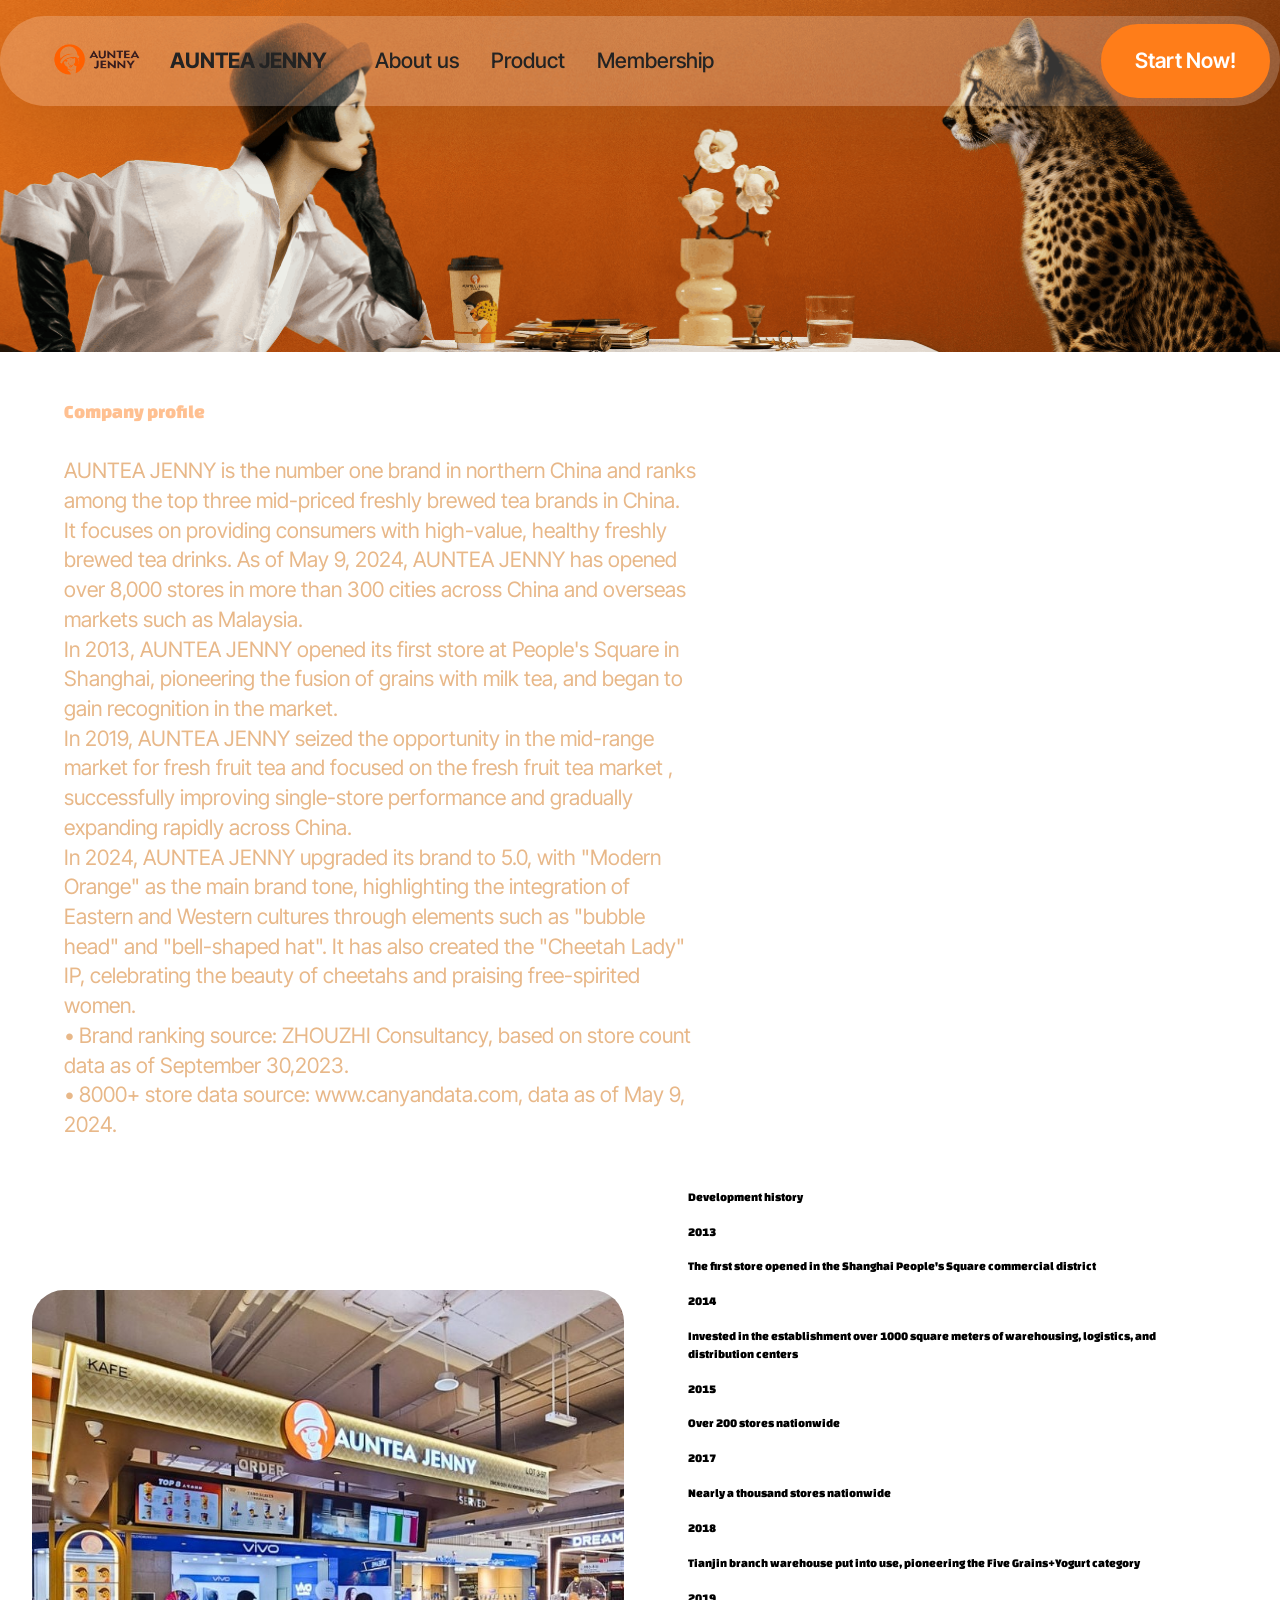
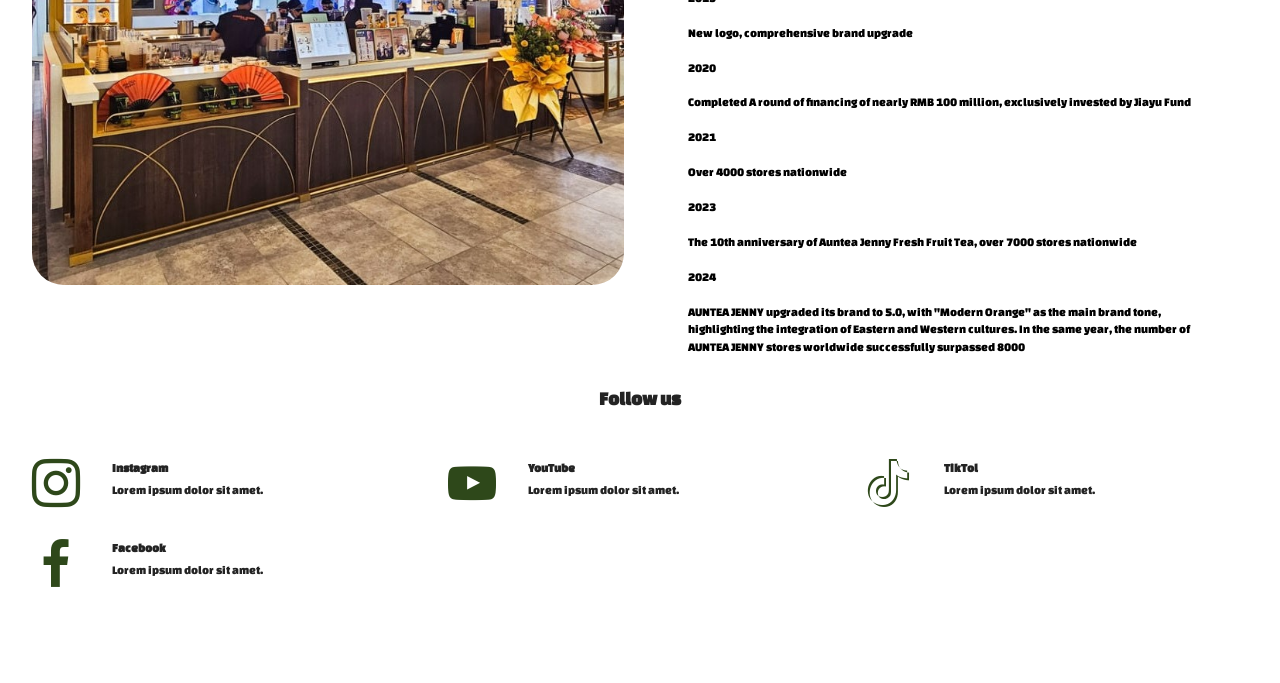
==== commit 7d362486: "create github pages" ====
--- a/page1.html
+++ b/page1.html
@@ -10,19 +10,20 @@
   <meta name="description" content="">
   
   
-  <title>Page 1</title>
+  <title>About</title>
   <link rel="stylesheet" href="assets/web/assets/mobirise-icons2/mobirise2.css">
   <link rel="stylesheet" href="assets/bootstrap/css/bootstrap.min.css">
-  <link rel="stylesheet" href="assets/parallax/jarallax.css">
   <link rel="stylesheet" href="assets/animatecss/animate.css">
   <link rel="stylesheet" href="assets/dropdown/css/style.css">
   <link rel="stylesheet" href="assets/socicon/css/styles.css">
   <link rel="stylesheet" href="assets/theme/css/style.css">
-  <link rel="preload" href="https://fonts.googleapis.com/css?family=Archivo+Black:400&display=swap" as="style" onload="this.onload=null;this.rel='stylesheet'">
-  <noscript><link rel="stylesheet" href="https://fonts.googleapis.com/css?family=Archivo+Black:400&display=swap"></noscript>
+  <link rel="preload" href="https://fonts.googleapis.com/css?family=Roboto:100,200,300,400,500,600,700,800,900,100i,200i,300i,400i,500i,600i,700i,800i,900i&display=swap" as="style" onload="this.onload=null;this.rel='stylesheet'">
+  <noscript><link rel="stylesheet" href="https://fonts.googleapis.com/css?family=Roboto:100,200,300,400,500,600,700,800,900,100i,200i,300i,400i,500i,600i,700i,800i,900i&display=swap"></noscript>
+  <link rel="preload" href="https://fonts.googleapis.com/css?family=Changa+One:400,400i&display=swap" as="style" onload="this.onload=null;this.rel='stylesheet'">
+  <noscript><link rel="stylesheet" href="https://fonts.googleapis.com/css?family=Changa+One:400,400i&display=swap"></noscript>
   <link rel="preload" href="https://fonts.googleapis.com/css?family=Inter+Tight:100,200,300,400,500,600,700,800,900,100i,200i,300i,400i,500i,600i,700i,800i,900i&display=swap" as="style" onload="this.onload=null;this.rel='stylesheet'">
   <noscript><link rel="stylesheet" href="https://fonts.googleapis.com/css?family=Inter+Tight:100,200,300,400,500,600,700,800,900,100i,200i,300i,400i,500i,600i,700i,800i,900i&display=swap"></noscript>
-  <link rel="preload" as="style" href="assets/mobirise/css/mbr-additional.css?v=23Imi2"><link rel="stylesheet" href="assets/mobirise/css/mbr-additional.css?v=23Imi2" type="text/css">
+  <link rel="preload" as="style" href="assets/mobirise/css/mbr-additional.css?v=ECB67n"><link rel="stylesheet" href="assets/mobirise/css/mbr-additional.css?v=ECB67n" type="text/css">
 
   
   
@@ -41,7 +42,7 @@
 						<img src="assets/images/auntea20logo201-366x206.png" alt="Mobirise Website Builder" style="height: 3.3rem;">
 					</a>
 				</span>
-				<span class="navbar-caption-wrap"><a class="navbar-caption text-black display-4" href="https://mobiri.se">AUNTEA JENNY</a></span>
+				<span class="navbar-caption-wrap"><a class="navbar-caption text-black text-primary display-4" href="index.html">AUNTEA JENNY</a></span>
 			</div>
 			<button class="navbar-toggler" type="button" data-toggle="collapse" data-bs-toggle="collapse" data-target="#navbarSupportedContent" data-bs-target="#navbarSupportedContent" aria-controls="navbarNavAltMarkup" aria-expanded="false" aria-label="Toggle navigation">
 				<div class="hamburger">
@@ -53,13 +54,13 @@
 			</button>
 			<div class="collapse navbar-collapse" id="navbarSupportedContent">
 				<ul class="navbar-nav nav-dropdown" data-app-modern-menu="true"><li class="nav-item">
-						<a class="nav-link link text-black display-4" href="https://mobiri.se">About</a>
+						<a class="nav-link link text-black text-primary display-4" href="page1.html">About us</a>
 					</li>
 					<li class="nav-item">
-						<a class="nav-link link text-black display-4" href="https://mobiri.se" aria-expanded="false">Product</a>
+						<a class="nav-link link text-black text-primary display-4" href="page3.html" aria-expanded="false">Product</a>
 					</li>
 					<li class="nav-item">
-						<a class="nav-link link text-black display-4" href="https://mobiri.se">Contacts</a>
+						<a class="nav-link link text-black text-primary display-4" href="page4.html">Membership<br></a>
 					</li></ul>
 				
 				<div class="navbar-buttons mbr-section-btn"><a class="btn btn-success display-4" href="https://mobiri.se"> Start Now!</a></div>
@@ -68,327 +69,111 @@
 	</nav>
 </section>
 
-<section data-bs-version="5.1" class="header18 cid-vfYDR7rEvk mbr-parallax-background" id="header18-1y">
-  
-
-  
-  <div class="container-fluid">
+<section data-bs-version="5.1" class="features10 cid-vgafHJkgOY" id="features010-2h">
+  
+
+  
+  
+  <div class="container">
+    
     <div class="row">
-      <div class="content-wrap col-12 col-md-8">
-        <h1 class="mbr-section-title mbr-fonts-style mbr-white mb-4 display-1">
-          <br><strong>AUNTEA <br>JENNY</strong></h1>
-        
-        <p class="mbr-fonts-style mbr-text mbr-white mb-4 display-4">Full-width block with YouTube video background and flexible
-          configuration, free vertical and horizontal
-          content alignment.&nbsp;</p>
-        <div class="mbr-section-btn"><a class="btn btn-success display-7" href="https://mobiri.se">Learn More</a></div>
-      </div>
-    </div>
-  </div>
-</section>
-
-<section data-bs-version="5.1" class="gallery3 cid-vfZq9BEWla" id="gallery03-20">
-    
-    
-    <div class="container-fluid">
-      <div class="row justify-content-center">
-        <div class="col-12 content-head">
-          <div class="mbr-section-head mb-5">
-            <h4 class="mbr-section-title mbr-fonts-style align-center mb-0 display-2">
-              <strong>Gallery</strong>
-            </h4>
-            
-          </div>
-        </div>
-      </div>
-      <div class="row">
-        <div class="item features-image col-12 col-md-6 col-lg-3">
-          <div class="item-wrapper">
-            <div class="item-img">
-              <img src="assets/images/shop1.jpg" alt="Mobirise Website Builder" title="" data-slide-to="0" data-bs-slide-to="0">
-            </div>
-            <div class="item-content align-left">
-              <h5 class="item-title mbr-fonts-style mt-3 mb-3 display-7">
-                <strong>Phone Cases</strong>
-              </h5>
-              <h6 class="item-subtitle mbr-fonts-style mb-3 display-7">
-                Lorem ipsum dolor sit amet, adipiscing elit.
-              </h6>
-            </div>
-          </div>
-        </div>
-        <div class="item features-image col-12 col-md-6 col-lg-3">
-          <div class="item-wrapper">
-            <div class="item-img">
-              <img src="assets/images/shop2.jpg" alt="Mobirise Website Builder" title="" data-slide-to="1" data-bs-slide-to="1">
-            </div>
-            <div class="item-content align-left">
-              <h5 class="item-title mbr-fonts-style mt-3 mb-3 display-7">
-                <strong>Creators</strong>
-              </h5>
-              <h6 class="item-subtitle mbr-fonts-style mb-3 display-7">
-                Lorem ipsum dolor sit amet, adipiscing elit.
-              </h6>
-            </div>
-          </div>
-        </div>
-        <div class="item features-image col-12 col-md-6 col-lg-3">
-          <div class="item-wrapper">
-            <div class="item-img">
-              <img src="assets/images/shop3.jpg" alt="Mobirise Website Builder" title="" data-slide-to="2" data-bs-slide-to="2">
-            </div>
-            <div class="item-content align-left">
-              <h5 class="item-title mbr-fonts-style mt-3 mb-3 display-7">
-                <strong>Eco-Friendly Crafts</strong>
-              </h5>
-              <h6 class="item-subtitle mbr-fonts-style mb-3 display-7">
-                Lorem ipsum dolor sit amet, adipiscing elit.
-              </h6>
-              
-            </div>
-          </div>
-        </div>
-        <div class="item features-image col-12 col-md-6 col-lg-3">
-          <div class="item-wrapper">
-            <div class="item-img">
-              <img src="assets/images/shop4.jpg" alt="Mobirise Website Builder" title="" data-slide-to="3" data-bs-slide-to="3">
-            </div>
-            <div class="item-content align-left">
-              <h5 class="item-title mbr-fonts-style mt-3 mb-3 display-7">
-                <strong>Jewelry</strong>
-              </h5>
-              <h6 class="item-subtitle mbr-fonts-style mb-3 display-7">
-                Lorem ipsum dolor sit amet, adipiscing elit.
-              </h6>
-            </div>
+      
+      
+      <div class="item features-without-image col-12 col-md-6 col-lg-4 active">
+        <div class="item-wrapper">
+          <div class="card-box align-left">
+            
+            
+            
+            
           </div>
         </div>
       </div>
     </div>
-  </section>
-
-<section data-bs-version="5.1" class="gallery3 cid-vfZuqSAdz3" id="gallery03-23">
-    
-    
-    <div class="container-fluid">
-      <div class="row justify-content-center">
-        <div class="col-12 content-head">
-          <div class="mbr-section-head mb-5">
-            <h4 class="mbr-section-title mbr-fonts-style align-center mb-0 display-2">
-              <strong>Gallery</strong>
-            </h4>
-            
-          </div>
-        </div>
-      </div>
-      <div class="row">
-        <div class="item features-image col-12 col-md-6 col-lg-3">
-          <div class="item-wrapper">
-            <div class="item-img">
-              <img src="assets/images/shop1.jpg" alt="Mobirise Website Builder" title="" data-slide-to="0" data-bs-slide-to="0">
-            </div>
-            <div class="item-content align-left">
-              <h5 class="item-title mbr-fonts-style mt-3 mb-3 display-7">
-                <strong>Phone Cases</strong>
-              </h5>
-              <h6 class="item-subtitle mbr-fonts-style mb-3 display-7">
-                Lorem ipsum dolor sit amet, adipiscing elit.
-              </h6>
-            </div>
-          </div>
-        </div>
-        <div class="item features-image col-12 col-md-6 col-lg-3">
-          <div class="item-wrapper">
-            <div class="item-img">
-              <img src="assets/images/shop2.jpg" alt="Mobirise Website Builder" title="" data-slide-to="1" data-bs-slide-to="1">
-            </div>
-            <div class="item-content align-left">
-              <h5 class="item-title mbr-fonts-style mt-3 mb-3 display-7">
-                <strong>Creators</strong>
-              </h5>
-              <h6 class="item-subtitle mbr-fonts-style mb-3 display-7">
-                Lorem ipsum dolor sit amet, adipiscing elit.
-              </h6>
-            </div>
-          </div>
-        </div>
-        <div class="item features-image col-12 col-md-6 col-lg-3">
-          <div class="item-wrapper">
-            <div class="item-img">
-              <img src="assets/images/shop3.jpg" alt="Mobirise Website Builder" title="" data-slide-to="2" data-bs-slide-to="2">
-            </div>
-            <div class="item-content align-left">
-              <h5 class="item-title mbr-fonts-style mt-3 mb-3 display-7">
-                <strong>Eco-Friendly Crafts</strong>
-              </h5>
-              <h6 class="item-subtitle mbr-fonts-style mb-3 display-7">
-                Lorem ipsum dolor sit amet, adipiscing elit.
-              </h6>
-              
-            </div>
-          </div>
-        </div>
-        <div class="item features-image col-12 col-md-6 col-lg-3">
-          <div class="item-wrapper">
-            <div class="item-img">
-              <img src="assets/images/shop4.jpg" alt="Mobirise Website Builder" title="" data-slide-to="3" data-bs-slide-to="3">
-            </div>
-            <div class="item-content align-left">
-              <h5 class="item-title mbr-fonts-style mt-3 mb-3 display-7">
-                <strong>Jewelry</strong>
-              </h5>
-              <h6 class="item-subtitle mbr-fonts-style mb-3 display-7">
-                Lorem ipsum dolor sit amet, adipiscing elit.
-              </h6>
-            </div>
-          </div>
-        </div>
+  </div>
+</section>
+
+<section data-bs-version="5.1" class="header18 cid-vfYDR7rEvk" id="header18-1y">
+  
+
+  
+  <div class="container-fluid">
+    <div class="row">
+      <div class="content-wrap col-12 col-md-7">
+        
+        <h2 class="mbr-section-subtitle mbr-fonts-style mbr-white mb-4 display-2">Company profile</h2>
+        <p class="mbr-fonts-style mbr-text mbr-white mb-4 display-4">AUNTEA JENNY is the number one brand in northern China and ranks among the top three mid-priced freshly brewed tea brands in China. It focuses on providing consumers with high-value, healthy freshly brewed tea drinks. As of May 9, 2024, AUNTEA JENNY has opened over 8,000 stores in more than 300 cities across China and overseas markets such as Malaysia.
+<br>In 2013, AUNTEA JENNY opened its first store at People's Square in Shanghai, pioneering the fusion of grains with milk tea, and began to gain recognition in the market.
+<br>In 2019, AUNTEA JENNY seized the opportunity in the mid-range market for fresh fruit tea and focused on the fresh fruit tea market , successfully improving single-store performance and gradually expanding rapidly across China.
+<br>In 2024, AUNTEA JENNY upgraded its brand to 5.0, with "Modern Orange" as the main brand tone, highlighting the integration of Eastern and Western cultures through elements such as "bubble head" and "bell-shaped hat". It has also created the "Cheetah Lady" IP, celebrating the beauty of cheetahs and praising free-spirited women.
+<br>• Brand ranking source: ZHOUZHI Consultancy, based on store count data as of September 30,2023.
+<br>• 8000+ store data source: www.canyandata.com, data as of May 9, 2024.</p>
+        
       </div>
     </div>
-  </section>
-
-<section data-bs-version="5.1" class="gallery3 cid-vfZqnF0jyn" id="gallery03-21">
-    
-    
-    <div class="container-fluid">
-      <div class="row justify-content-center">
-        <div class="col-12 content-head">
-          
-        </div>
-      </div>
-      <div class="row">
-        <div class="item features-image col-12 col-md-6 col-lg-3">
-          <div class="item-wrapper">
-            <div class="item-img">
-              <img src="assets/images/shop1.jpg" alt="Mobirise Website Builder" title="" data-slide-to="0" data-bs-slide-to="0">
-            </div>
-            <div class="item-content align-left">
-              <h5 class="item-title mbr-fonts-style mt-3 mb-3 display-7">
-                <strong>Phone Cases</strong>
-              </h5>
-              <h6 class="item-subtitle mbr-fonts-style mb-3 display-7">
-                Lorem ipsum dolor sit amet, adipiscing elit.
-              </h6>
-            </div>
-          </div>
-        </div>
-        <div class="item features-image col-12 col-md-6 col-lg-3">
-          <div class="item-wrapper">
-            <div class="item-img">
-              <img src="assets/images/shop2.jpg" alt="Mobirise Website Builder" title="" data-slide-to="1" data-bs-slide-to="1">
-            </div>
-            <div class="item-content align-left">
-              <h5 class="item-title mbr-fonts-style mt-3 mb-3 display-7">
-                <strong>Creators</strong>
-              </h5>
-              <h6 class="item-subtitle mbr-fonts-style mb-3 display-7">
-                Lorem ipsum dolor sit amet, adipiscing elit.
-              </h6>
-            </div>
-          </div>
-        </div>
-        <div class="item features-image col-12 col-md-6 col-lg-3">
-          <div class="item-wrapper">
-            <div class="item-img">
-              <img src="assets/images/shop3.jpg" alt="Mobirise Website Builder" title="" data-slide-to="2" data-bs-slide-to="2">
-            </div>
-            <div class="item-content align-left">
-              <h5 class="item-title mbr-fonts-style mt-3 mb-3 display-7">
-                <strong>Eco-Friendly Crafts</strong>
-              </h5>
-              <h6 class="item-subtitle mbr-fonts-style mb-3 display-7">
-                Lorem ipsum dolor sit amet, adipiscing elit.
-              </h6>
-              
-            </div>
-          </div>
-        </div>
-        <div class="item features-image col-12 col-md-6 col-lg-3">
-          <div class="item-wrapper">
-            <div class="item-img">
-              <img src="assets/images/shop4.jpg" alt="Mobirise Website Builder" title="" data-slide-to="3" data-bs-slide-to="3">
-            </div>
-            <div class="item-content align-left">
-              <h5 class="item-title mbr-fonts-style mt-3 mb-3 display-7">
-                <strong>Jewelry</strong>
-              </h5>
-              <h6 class="item-subtitle mbr-fonts-style mb-3 display-7">
-                Lorem ipsum dolor sit amet, adipiscing elit.
-              </h6>
-            </div>
-          </div>
-        </div>
-      </div>
-    </div>
-  </section>
-
-<section data-bs-version="5.1" class="contacts01 cid-vfYzrX2ZRU" id="contacts01-1t">
-    
-
-    
-    
-    <div class="container">
-        <div class="row justify-content-center">
-            <div class="col-12 content-head">
-                <div class="mbr-section-head mb-5">
-                    <h3 class="mbr-section-title mbr-fonts-style align-center mb-0 display-2">
-                        <strong>Contacts</strong>
-                    </h3>
-                    
-                </div>
-            </div>
-        </div>
-        <div class="row">
-            <div class="item features-without-image col-12 col-md-6 active">
-                <div class="item-wrapper">
-                    <div class="text-wrapper">
-                        <h6 class="card-title mbr-fonts-style mb-3 display-5">
-                            <strong>Phone</strong>
-                        </h6>
-                        <p class="mbr-text mbr-fonts-style display-7">
-                            <a href="tel:+12345678910" class="text-primary">0 800 123 45 67</a>
-                        </p>
-                    </div>
-                </div>
-            </div>
-            <div class="item features-without-image col-12 col-md-6">
-                <div class="item-wrapper">
-                    <div class="text-wrapper">
-                        <h6 class="card-title mbr-fonts-style mb-3 display-5">
-                            <strong>Email</strong>
-                        </h6>
-                        <p class="mbr-text mbr-fonts-style display-7">
-                            <a href="mailto:info@site.com" class="text-primary">info@site.com</a>
-                        </p>
-                    </div>
-                </div>
-            </div>
-            <div class="item features-without-image col-12 col-md-6">
-                <div class="item-wrapper">
-                    <div class="text-wrapper">
-                        <h6 class="card-title mbr-fonts-style mb-3 display-5">
-                            <strong>Address</strong>
-                        </h6>
-                        <p class="mbr-text mbr-fonts-style display-7">
-                            4100 Ross Street, Okawville, IL
-                        </p>
-                    </div>
-                </div>
-            </div>
-            <div class="item features-without-image col-12 col-md-6">
-                <div class="item-wrapper">
-                    <div class="text-wrapper">
-                        <h6 class="card-title mbr-fonts-style mb-3 display-5">
-                            <strong>Working Hours</strong>
-                        </h6>
-                        <p class="mbr-text mbr-fonts-style display-7">
-                            9:00 - 18:00
-                        </p>
-                    </div>
-                </div>
-            </div>
-        </div>
-    </div>
+  </div>
+</section>
+
+<section data-bs-version="5.1" class="start article2 cid-vgakXyCgRp" id="article02-2l">
+	
+
+	
+	
+
+	<div class="container">
+		<div class="row justify-content-center">
+			<div class="col-12 col-md-12 col-lg-6 image-wrapper">
+				<img class="w-100" src="assets/images/auntea20jenny20store201-768x768.jpeg" alt="Mobirise Website Builder">
+			</div>
+			<div class="col-12 col-md-12 col-lg">
+				<div class="text-wrapper align-left">
+					
+					<p class="mbr-text align-left mbr-fonts-style mb-4 display-7">Development history
+<br>
+<br>2013
+<br>
+<br>The first store opened in the Shanghai People's Square commercial district
+<br>
+<br>2014
+<br>
+<br>Invested in the establishment over 1000 square meters of warehousing, logistics, and distribution centers
+<br>
+<br>2015
+<br>
+<br>Over 200 stores nationwide
+<br>
+<br>2017
+<br>
+<br>Nearly a thousand stores nationwide
+<br>
+<br>2018
+<br>
+<br>Tianjin branch warehouse put into use, pioneering the Five Grains+Yogurt category
+<br>
+<br>2019
+<br>
+<br>New logo, comprehensive brand upgrade
+<br>
+<br>2020
+<br>
+<br>Completed A round of financing of nearly RMB 100 million, exclusively invested by Jiayu Fund
+<br>
+<br>2021
+<br>
+<br>Over 4000 stores nationwide
+<br>
+<br>2023
+<br>
+<br>The 10th anniversary of Auntea Jenny Fresh Fruit Tea, over 7000 stores nationwide
+<br>
+<br>2024
+<br>
+<br>AUNTEA JENNY upgraded its brand to 5.0, with "Modern Orange" as the main brand tone, highlighting the integration of Eastern and Western cultures. In the same year, the number of AUNTEA JENNY stores worldwide successfully surpassed 8000</p>
+					
+				</div>
+			</div>
+		</div>
+	</div>
 </section>
 
 <section data-bs-version="5.1" class="social02 cid-vfYDrixO84" id="social02-1x">
@@ -421,32 +206,8 @@
 					</div>
 				</div>
 			</div>
-			<div class="item features-without-image col-12 col-md-6 col-lg-4">
-				<div class="item-wrapper">
-					<span class="mbr-iconfont m-auto socicon-twitch socicon"></span>
-					<div class="card-box">
-						<h4 class="card-title mbr-fonts-style mb-1 display-7">
-							<strong>Twitch</strong>
-						</h4>
-						<h5 class="card-text mbr-fonts-style display-7">
-							Lorem ipsum dolor sit amet.
-						</h5>
-					</div>
-				</div>
-			</div>
-			<div class="item features-without-image col-12 col-md-6 col-lg-4">
-				<div class="item-wrapper">
-					<span class="mbr-iconfont m-auto socicon-twitter socicon"></span>
-					<div class="card-box">
-						<h4 class="card-title mbr-fonts-style mb-1 display-7">
-							<strong>Twitter</strong>
-						</h4>
-						<h5 class="card-text mbr-fonts-style display-7">
-							Lorem ipsum dolor sit amet.
-						</h5>
-					</div>
-				</div>
-			</div>
+			
+			
 			<div class="item features-without-image col-12 col-md-6 col-lg-4">
 				<div class="item-wrapper">
 					<span class="mbr-iconfont m-auto socicon-youtube socicon"></span>
@@ -488,174 +249,7 @@
 			</div>
 		</div>
 	</div>
-</section>
-
-<section data-bs-version="5.1" class="features6 start cid-vfZjrt5sAb" id="features06-1z">
-	
-	
-	<div class="container">
-		<div class="row justify-content-center">
-			<div class="col-12 content-head">
-				<div class="mbr-section-head mb-5">
-					<h4 class="mbr-section-title mbr-fonts-style align-center mb-0 display-2"><strong>OUR PRODUCT</strong></h4>
-					
-					<div class="mbr-section-btn item-footer mt-4">
-						<a href="" class="btn item-btn btn-secondary display-7">Get started</a>
-					</div>
-				</div>
-			</div>
-		</div>
-		<div class="row">
-			<div class="item features-image col-12 col-md-6 col-lg-4">
-				<div class="item-wrapper">
-					<div class="item-img">
-						<img src="assets/images/gallery01.jpg" alt="Mobirise Website Builder">
-					</div>
-					<div class="item-content">
-						<h5 class="item-title mbr-fonts-style display-5">
-							<strong>Creation</strong>
-						</h5>
-						<p class="mbr-text mbr-fonts-style display-7">
-							Lorem ipsum dolor sit amet, consectetur adipiscing elit turpis.
-						</p>
-						
-					</div>
-				</div>
-			</div>
-			<div class="item features-image col-12 col-md-6 col-lg-4">
-				<div class="item-wrapper">
-					<div class="item-img">
-						<img src="assets/images/gallery02.jpg" alt="Mobirise Website Builder">
-					</div>
-					<div class="item-content">
-						<h5 class="item-title mbr-fonts-style display-5">
-							<strong>Promotion</strong>
-						</h5>
-						<p class="mbr-text mbr-fonts-style display-7">
-							Lorem ipsum dolor sit amet, consectetur adipiscing elit turpis.
-						</p>
-						
-					</div>
-				</div>
-			</div>
-			<div class="item features-image col-12 col-md-6 col-lg-4">
-				<div class="item-wrapper">
-					<div class="item-img">
-						<img src="assets/images/gallery04.jpg" alt="Mobirise Website Builder">
-					</div>
-					<div class="item-content">
-						<h5 class="item-title mbr-fonts-style display-5">
-							<strong>Branding</strong>
-						</h5>
-						<p class="mbr-text mbr-fonts-style display-7">
-							Lorem ipsum dolor sit amet, consectetur adipiscing elit turpis.<br>
-						</p>
-						
-					</div>
-				</div>
-			</div>
-		</div>
-	</div>
-</section>
-
-<section data-bs-version="5.1" class="social02 cid-vfZr0kTGqH" id="social02-22">
-	
-
-	
-	
-	<div class="container">
-		<div class="row justify-content-center">
-			<div class="col-12 content-head">
-				<div class="mb-5">
-					<h5 class="mbr-section-title mbr-fonts-style align-center mb-0 display-2">
-						<strong>Follow us</strong>
-					</h5>
-					
-				</div>
-			</div>
-		</div>
-		<div class="row">
-			<div class="item features-without-image col-12 col-md-6 col-lg-4">
-				<div class="item-wrapper">
-					<span class="mbr-iconfont m-auto socicon-instagram socicon"></span>
-					<div class="card-box">
-						<h4 class="card-title mbr-fonts-style mb-1 display-7">
-							<strong>Instagram</strong>
-						</h4>
-						<h5 class="card-text mbr-fonts-style display-7">
-							Lorem ipsum dolor sit amet.
-						</h5>
-					</div>
-				</div>
-			</div>
-			<div class="item features-without-image col-12 col-md-6 col-lg-4">
-				<div class="item-wrapper">
-					<span class="mbr-iconfont m-auto socicon-twitch socicon"></span>
-					<div class="card-box">
-						<h4 class="card-title mbr-fonts-style mb-1 display-7">
-							<strong>Twitch</strong>
-						</h4>
-						<h5 class="card-text mbr-fonts-style display-7">
-							Lorem ipsum dolor sit amet.
-						</h5>
-					</div>
-				</div>
-			</div>
-			<div class="item features-without-image col-12 col-md-6 col-lg-4">
-				<div class="item-wrapper">
-					<span class="mbr-iconfont m-auto socicon-twitter socicon"></span>
-					<div class="card-box">
-						<h4 class="card-title mbr-fonts-style mb-1 display-7">
-							<strong>Twitter</strong>
-						</h4>
-						<h5 class="card-text mbr-fonts-style display-7">
-							Lorem ipsum dolor sit amet.
-						</h5>
-					</div>
-				</div>
-			</div>
-			<div class="item features-without-image col-12 col-md-6 col-lg-4">
-				<div class="item-wrapper">
-					<span class="mbr-iconfont m-auto socicon-youtube socicon"></span>
-					<div class="card-box">
-						<h4 class="card-title mbr-fonts-style mb-1 display-7">
-							<strong>YouTube</strong>
-						</h4>
-						<h5 class="card-text mbr-fonts-style display-7">
-							Lorem ipsum dolor sit amet.
-						</h5>
-					</div>
-				</div>
-			</div>
-			<div class="item features-without-image col-12 col-md-6 col-lg-4">
-				<div class="item-wrapper">
-					<span class="mbr-iconfont m-auto socicon-tiktok socicon"></span>
-					<div class="card-box">
-						<h4 class="card-title mbr-fonts-style mb-1 display-7">
-							<strong>TikTol</strong>
-						</h4>
-						<h5 class="card-text mbr-fonts-style display-7">
-							Lorem ipsum dolor sit amet.
-						</h5>
-					</div>
-				</div>
-			</div>
-			<div class="item features-without-image col-12 col-md-6 col-lg-4">
-				<div class="item-wrapper">
-					<span class="mbr-iconfont m-auto socicon-facebook socicon"></span>
-					<div class="card-box">
-						<h4 class="card-title mbr-fonts-style mb-1 display-7">
-							<strong>Facebook</strong>
-						</h4>
-						<h5 class="card-text mbr-fonts-style display-7">
-							Lorem ipsum dolor sit amet.
-						</h5>
-					</div>
-				</div>
-			</div>
-		</div>
-	</div>
-</section><section class="display-7" style="padding: 0;align-items: center;justify-content: center;flex-wrap: wrap;    align-content: center;display: flex;position: relative;height: 4rem;"><a href="https://mobiri.se/" style="flex: 1 1;height: 4rem;position: absolute;width: 100%;z-index: 1;"><img alt="" style="height: 4rem;" src="[data-uri]"></a><p style="margin: 0;text-align: center;" class="display-7">&#8204;</p><a style="z-index:1" href="https://mobirise.com/drag-drop-website-builder.html">Drag & Drop Website Builder</a></section><script src="assets/bootstrap/js/bootstrap.bundle.min.js"></script>  <script src="assets/parallax/jarallax.js"></script>  <script src="assets/smoothscroll/smooth-scroll.js"></script>  <script src="assets/ytplayer/index.js"></script>  <script src="assets/dropdown/js/navbar-dropdown.js"></script>  <script src="assets/theme/js/script.js"></script>  
+</section><section class="display-7" style="padding: 0;align-items: center;justify-content: center;flex-wrap: wrap;    align-content: center;display: flex;position: relative;height: 4rem;"><a href="https://mobiri.se/" style="flex: 1 1;height: 4rem;position: absolute;width: 100%;z-index: 1;"><img alt="" style="height: 4rem;" src="[data-uri]"></a><p style="margin: 0;text-align: center;" class="display-7">&#8204;</p><a style="z-index:1" href="https://mobirise.com">Mobirise </a></section><script src="assets/bootstrap/js/bootstrap.bundle.min.js"></script>  <script src="assets/smoothscroll/smooth-scroll.js"></script>  <script src="assets/ytplayer/index.js"></script>  <script src="assets/dropdown/js/navbar-dropdown.js"></script>  <script src="assets/theme/js/script.js"></script>  
   
   
   <input name="animation" type="hidden">
--- a/assets/mobirise/css/mbr-additional.css
+++ b/assets/mobirise/css/mbr-additional.css
@@ -21,20 +21,20 @@
   font-family: Inter Tight;
 }
 .display-1 {
-  font-family: 'Archivo Black', sans-serif;
-  font-size: 5rem;
+  font-family: 'Roboto', sans-serif;
+  font-size: 1.7rem;
   line-height: 1;
 }
 .display-1 > .mbr-iconfont {
-  font-size: 6.25rem;
+  font-size: 2.125rem;
 }
 .display-2 {
-  font-family: 'Inter Tight', sans-serif;
-  font-size: 4rem;
+  font-family: 'Changa One', display;
+  font-size: 1.2rem;
   line-height: 1;
 }
 .display-2 > .mbr-iconfont {
-  font-size: 5rem;
+  font-size: 1.5rem;
 }
 .display-4 {
   font-family: 'Inter Tight', sans-serif;
@@ -45,20 +45,20 @@
   font-size: 1.75rem;
 }
 .display-5 {
-  font-family: 'Inter Tight', sans-serif;
-  font-size: 2rem;
+  font-family: 'Changa One', display;
+  font-size: 4rem;
   line-height: 1.5;
 }
 .display-5 > .mbr-iconfont {
-  font-size: 2.5rem;
+  font-size: 5rem;
 }
 .display-7 {
-  font-family: 'Inter Tight', sans-serif;
-  font-size: 1.4rem;
+  font-family: 'Changa One', display;
+  font-size: 0.73rem;
   line-height: 1.3;
 }
 .display-7 > .mbr-iconfont {
-  font-size: 1.75rem;
+  font-size: 0.9125rem;
 }
 /* ---- Fluid typography for mobile devices ---- */
 /* 1.4 - font scale ratio ( bootstrap == 1.42857 ) */
@@ -67,19 +67,19 @@
 /* 0.65 - min scale variable, may vary */
 @media (max-width: 992px) {
   .display-1 {
-    font-size: 4rem;
+    font-size: 1.36rem;
   }
 }
 @media (max-width: 768px) {
   .display-1 {
-    font-size: 3.5rem;
-    font-size: calc( 2.4rem + (5 - 2.4) * ((100vw - 20rem) / (48 - 20)));
-    line-height: calc( 1.1 * (2.4rem + (5 - 2.4) * ((100vw - 20rem) / (48 - 20))));
+    font-size: 1.19rem;
+    font-size: calc( 1.245rem + (1.7 - 1.245) * ((100vw - 20rem) / (48 - 20)));
+    line-height: calc( 1.1 * (1.245rem + (1.7 - 1.245) * ((100vw - 20rem) / (48 - 20))));
   }
   .display-2 {
-    font-size: 3.2rem;
-    font-size: calc( 2.05rem + (4 - 2.05) * ((100vw - 20rem) / (48 - 20)));
-    line-height: calc( 1.3 * (2.05rem + (4 - 2.05) * ((100vw - 20rem) / (48 - 20))));
+    font-size: 0.96rem;
+    font-size: calc( 1.07rem + (1.2 - 1.07) * ((100vw - 20rem) / (48 - 20)));
+    line-height: calc( 1.3 * (1.07rem + (1.2 - 1.07) * ((100vw - 20rem) / (48 - 20))));
   }
   .display-4 {
     font-size: 1.12rem;
@@ -87,26 +87,26 @@
     line-height: calc( 1.4 * (1.14rem + (1.4 - 1.14) * ((100vw - 20rem) / (48 - 20))));
   }
   .display-5 {
-    font-size: 1.6rem;
-    font-size: calc( 1.35rem + (2 - 1.35) * ((100vw - 20rem) / (48 - 20)));
-    line-height: calc( 1.4 * (1.35rem + (2 - 1.35) * ((100vw - 20rem) / (48 - 20))));
+    font-size: 3.2rem;
+    font-size: calc( 2.05rem + (4 - 2.05) * ((100vw - 20rem) / (48 - 20)));
+    line-height: calc( 1.4 * (2.05rem + (4 - 2.05) * ((100vw - 20rem) / (48 - 20))));
   }
   .display-7 {
-    font-size: 1.12rem;
-    font-size: calc( 1.14rem + (1.4 - 1.14) * ((100vw - 20rem) / (48 - 20)));
-    line-height: calc( 1.4 * (1.14rem + (1.4 - 1.14) * ((100vw - 20rem) / (48 - 20))));
+    font-size: 0.584rem;
+    font-size: calc( 0.9055rem + (0.73 - 0.9055) * ((100vw - 20rem) / (48 - 20)));
+    line-height: calc( 1.4 * (0.9055rem + (0.73 - 0.9055) * ((100vw - 20rem) / (48 - 20))));
   }
 }
 @media (min-width: 992px) and (max-width: 1400px) {
   .display-1 {
-    font-size: 3.5rem;
-    font-size: calc( 2.4rem + (5 - 2.4) * ((100vw - 62rem) / (87 - 62)));
-    line-height: calc( 1.1 * (2.4rem + (5 - 2.4) * ((100vw - 62rem) / (87 - 62))));
+    font-size: 1.19rem;
+    font-size: calc( 1.245rem + (1.7 - 1.245) * ((100vw - 62rem) / (87 - 62)));
+    line-height: calc( 1.1 * (1.245rem + (1.7 - 1.245) * ((100vw - 62rem) / (87 - 62))));
   }
   .display-2 {
-    font-size: 3.2rem;
-    font-size: calc( 2.05rem + (4 - 2.05) * ((100vw - 62rem) / (87 - 62)));
-    line-height: calc( 1.3 * (2.05rem + (4 - 2.05) * ((100vw - 62rem) / (87 - 62))));
+    font-size: 0.96rem;
+    font-size: calc( 1.07rem + (1.2 - 1.07) * ((100vw - 62rem) / (87 - 62)));
+    line-height: calc( 1.3 * (1.07rem + (1.2 - 1.07) * ((100vw - 62rem) / (87 - 62))));
   }
   .display-4 {
     font-size: 1.12rem;
@@ -114,14 +114,14 @@
     line-height: calc( 1.4 * (1.14rem + (1.4 - 1.14) * ((100vw - 62rem) / (87 - 62))));
   }
   .display-5 {
-    font-size: 1.6rem;
-    font-size: calc( 1.35rem + (2 - 1.35) * ((100vw - 62rem) / (87 - 62)));
-    line-height: calc( 1.4 * (1.35rem + (2 - 1.35) * ((100vw - 62rem) / (87 - 62))));
+    font-size: 3.2rem;
+    font-size: calc( 2.05rem + (4 - 2.05) * ((100vw - 62rem) / (87 - 62)));
+    line-height: calc( 1.4 * (2.05rem + (4 - 2.05) * ((100vw - 62rem) / (87 - 62))));
   }
   .display-7 {
-    font-size: 1.12rem;
-    font-size: calc( 1.14rem + (1.4 - 1.14) * ((100vw - 62rem) / (87 - 62)));
-    line-height: calc( 1.4 * (1.14rem + (1.4 - 1.14) * ((100vw - 62rem) / (87 - 62))));
+    font-size: 0.584rem;
+    font-size: calc( 0.9055rem + (0.73 - 0.9055) * ((100vw - 62rem) / (87 - 62)));
+    line-height: calc( 1.4 * (0.9055rem + (0.73 - 0.9055) * ((100vw - 62rem) / (87 - 62))));
   }
 }
 /* Buttons */
@@ -641,14 +641,14 @@
   display: none;
 }
 .form-control {
-  font-family: 'Inter Tight', sans-serif;
-  font-size: 1.4rem;
+  font-family: 'Changa One', display;
+  font-size: 0.73rem;
   line-height: 1.3;
   font-weight: 400;
   border-radius: 40px !important;
 }
 .form-control > .mbr-iconfont {
-  font-size: 1.75rem;
+  font-size: 0.9125rem;
 }
 .form-control:hover,
 .form-control:focus {
@@ -656,13 +656,13 @@
   border-color: #2b7a69 !important;
 }
 .form-control:-webkit-input-placeholder {
-  font-family: 'Inter Tight', sans-serif;
-  font-size: 1.4rem;
+  font-family: 'Changa One', display;
+  font-size: 0.73rem;
   line-height: 1.3;
   font-weight: 400;
 }
 .form-control:-webkit-input-placeholder > .mbr-iconfont {
-  font-size: 1.75rem;
+  font-size: 0.9125rem;
 }
 blockquote {
   border-color: #2b7a69;
@@ -778,6 +778,14 @@
   outline: red solid 2px !important;
   outline-offset: 2px !important;
   transition: outline 0.2s ease-in-out;
+}
+.t4 {
+  font-family: 'Changa One', display;
+  font-size: 3rem;
+  line-height: 1.5;
+}
+.t4 > .mbr-iconfont {
+  font-size: 3rem;
 }
 .cid-vfYA4Nm70X {
   z-index: 1000;
@@ -1337,116 +1345,49 @@
     padding: 1rem;
   }
 }
-.cid-tJS6uM4N87 {
-  padding-top: 12rem;
-  padding-bottom: 2rem;
-  background-color: #edefeb;
-}
-.cid-tJS6uM4N87 .mbr-fallback-image.disabled {
+.cid-vg4yqVEJKk {
+  display: flex;
+  padding-top: 14rem;
+  padding-bottom: 9rem;
+  background-image: url("../../../assets/images/auntea205-1920x1080.png");
+}
+.cid-vg4yqVEJKk .mbr-overlay {
+  background-color: #000000;
+  opacity: 0.5;
+}
+@media (min-width: 768px) {
+  .cid-vg4yqVEJKk {
+    align-items: flex-end;
+  }
+  .cid-vg4yqVEJKk .row {
+    justify-content: flex-start;
+  }
+  .cid-vg4yqVEJKk .content-wrap {
+    padding: 1rem 3rem;
+  }
+}
+@media (max-width: 991px) and (min-width: 768px) {
+  .cid-vg4yqVEJKk .content-wrap {
+    min-width: 50%;
+  }
+}
+@media (max-width: 767px) {
+  .cid-vg4yqVEJKk {
+    -webkit-align-items: center;
+    align-items: flex-end;
+  }
+  .cid-vg4yqVEJKk .mbr-row {
+    -webkit-justify-content: center;
+    justify-content: center;
+  }
+  .cid-vg4yqVEJKk .content-wrap {
+    width: 100%;
+  }
+}
+.cid-vg4yqVEJKk .mbr-fallback-image.disabled {
   display: none;
 }
-.cid-tJS6uM4N87 .mbr-fallback-image {
-  display: block;
-  background-size: cover;
-  background-position: center center;
-  width: 100%;
-  height: 100%;
-  position: absolute;
-  bottom: 0;
-}
-.cid-tJS6uM4N87 .topbg {
-  position: absolute;
-  bottom: 0;
-  left: 0;
-  width: 100%;
-  height: 30%;
-  background: #2b7a69;
-}
-.cid-tJS6uM4N87 .mbr-section-title {
-  color: #000000;
-}
-.cid-tJS6uM4N87 .mbr-text,
-.cid-tJS6uM4N87 .mbr-section-btn {
-  color: #000000;
-}
-.cid-tMlEXTHLbS {
-  padding-top: 4rem;
-  padding-bottom: 6rem;
-  background-color: #2b7a69;
-}
-.cid-tMlEXTHLbS img,
-.cid-tMlEXTHLbS .item-img {
-  width: 100%;
-  height: 100%;
-  height: 300px;
-  object-fit: cover;
-}
-.cid-tMlEXTHLbS .item:focus,
-.cid-tMlEXTHLbS span:focus {
-  outline: none;
-}
-.cid-tMlEXTHLbS .item {
-  margin-bottom: 2rem;
-}
-@media (max-width: 767px) {
-  .cid-tMlEXTHLbS .item {
-    margin-bottom: 1rem;
-  }
-}
-.cid-tMlEXTHLbS .item-content {
-  margin-top: 2rem;
-  padding: 0 2.25rem 2.25rem;
-  display: flex;
-  flex-direction: column;
-  height: 100%;
-}
-@media (max-width: 767px) {
-  .cid-tMlEXTHLbS .item-content {
-    padding: 0 2rem 1.5rem;
-    margin-top: 1rem;
-  }
-}
-.cid-tMlEXTHLbS .item-wrapper {
-  position: relative;
-  background: #ffffff;
-  height: 100%;
-  display: flex;
-  flex-flow: column nowrap;
-}
-.cid-tMlEXTHLbS .item-wrapper .item-footer {
-  margin-top: auto;
-}
-.cid-tMlEXTHLbS .mbr-section-title {
-  color: #ffffff;
-  text-align: center;
-}
-.cid-tMlEXTHLbS .item-title {
-  text-align: left;
-}
-.cid-tMlEXTHLbS .item-subtitle {
-  text-align: left;
-}
-.cid-tMlEXTHLbS .mbr-text,
-.cid-tMlEXTHLbS .item .mbr-section-btn {
-  text-align: left;
-}
-.cid-tMlEXTHLbS .content-head {
-  max-width: 800px;
-}
-.cid-tMlEXTHLbS .mbr-section-subtitle,
-.cid-tMlEXTHLbS .mbr-section-head .mbr-section-btn {
-  color: #ffffff;
-  text-align: center;
-}
-.cid-tMlDYtQ5fF {
-  padding-top: 6rem;
-  padding-bottom: 6rem;
-  background-color: #edefeb;
-}
-.cid-tMlDYtQ5fF .mbr-fallback-image.disabled {
-  display: none;
-}
-.cid-tMlDYtQ5fF .mbr-fallback-image {
+.cid-vg4yqVEJKk .mbr-fallback-image {
   display: block;
   background-size: cover;
   background-position: center center;
@@ -1455,355 +1396,153 @@
   position: absolute;
   top: 0;
 }
-.cid-tMlDYtQ5fF .item {
-  margin-bottom: 2rem;
-}
-@media (max-width: 767px) {
-  .cid-tMlDYtQ5fF .item {
-    margin-bottom: 1rem;
-  }
-}
-.cid-tMlDYtQ5fF .item-wrapper {
-  position: relative;
-}
-.cid-tMlDYtQ5fF .item-wrapper .icon-wrapper {
-  pointer-events: none;
-  position: absolute;
-  width: 60px;
-  height: 60px;
-  font-size: 22px;
-  left: 50%;
-  top: 50%;
-  display: flex;
-  align-items: center;
-  justify-content: center;
-  border: 2px solid transparent;
-  border-radius: 50%;
-  opacity: 0;
-  color: #464845 !important;
-  transform: translateX(-50%) translateY(-50%);
-  background-color: #edefea !important;
-  transition: 0.2s;
-}
-.cid-tMlDYtQ5fF .item-wrapper:hover .icon-wrapper {
-  opacity: 1;
-}
-.cid-tMlDYtQ5fF .carousel-control,
-.cid-tMlDYtQ5fF .close {
-  background: #1b1b1b;
-}
-.cid-tMlDYtQ5fF .carousel-control-prev {
-  margin-left: 2.5rem;
-}
-.cid-tMlDYtQ5fF .carousel-control-prev span {
-  margin-right: 5px;
-}
-.cid-tMlDYtQ5fF .carousel-control-next {
-  margin-right: 2.5rem;
-}
-.cid-tMlDYtQ5fF .carousel-control-next span {
-  margin-left: 5px;
-}
-.cid-tMlDYtQ5fF .close {
-  position: fixed;
-  opacity: 0.5;
-  font-size: 22px;
-  font-weight: 300;
-  width: 60px;
-  height: 60px;
-  border-radius: 50%;
-  color: #fff;
-  top: 2.5rem;
-  right: 2.5rem;
-  border: 2px solid #fff;
-  text-shadow: none;
-  z-index: 5;
-  transition: opacity 0.3s ease;
-  font-family: 'Moririse2';
-  align-items: center;
-  justify-content: center;
-  display: flex;
-}
-.cid-tMlDYtQ5fF .close::before {
-  content: '\e91a';
-}
-.cid-tMlDYtQ5fF .close:hover {
-  opacity: 1;
-  background: #000;
-  color: #fff;
-}
-.cid-tMlDYtQ5fF .carousel-control {
-  display: flex;
-  top: 50%;
-  width: 60px;
-  height: 60px;
-  margin-top: -1.5rem;
-  font-size: 22px;
-  background-color: rgba(0, 0, 0, 0.5);
-  border: 2px solid #fff;
-  border-radius: 50%;
-  transition: all 0.3s;
-}
-.cid-tMlDYtQ5fF .carousel-control.carousel-control-prev {
-  left: 0;
-  margin-left: 2.5rem;
-}
-.cid-tMlDYtQ5fF .carousel-control.carousel-control-next {
-  right: 0;
-  margin-right: 2.5rem;
-}
-@media (max-width: 767px) {
-  .cid-tMlDYtQ5fF .carousel-control {
-    top: auto;
-    bottom: 1rem;
-  }
-}
-.cid-tMlDYtQ5fF .carousel-indicators {
-  position: absolute;
-  bottom: 0;
-  margin-bottom: 3px;
-}
-.cid-tMlDYtQ5fF .carousel-indicators li {
-  max-width: 15px;
-  height: 15px;
-  width: 15px;
-  max-height: 15px;
-  margin: 3px;
-  background-color: rgba(0, 0, 0, 0.5);
-  border: 2px solid #fff;
-  border-radius: 50%;
-  opacity: 0.5;
-  transition: all 0.3s;
-}
-.cid-tMlDYtQ5fF .carousel-indicators li.active,
-.cid-tMlDYtQ5fF .carousel-indicators li:hover {
-  opacity: 0.9;
-}
-.cid-tMlDYtQ5fF .carousel-indicators li::after,
-.cid-tMlDYtQ5fF .carousel-indicators li::before {
-  content: none;
-}
-.cid-tMlDYtQ5fF .carousel-indicators.ie-fix {
-  left: 50%;
-  display: block;
-  width: 60%;
-  margin-left: -30%;
-  text-align: center;
-}
-@media (max-width: 768px) {
-  .cid-tMlDYtQ5fF .carousel-indicators {
-    display: none !important;
-  }
-}
-@media (max-width: 991px) {
-  .cid-tMlDYtQ5fF .carousel-indicators {
-    margin-bottom: 3.625rem !important;
-    padding-left: 2.5rem;
-    padding-right: 2.5rem;
-  }
-}
-@media (max-width: 767px) {
-  .cid-tMlDYtQ5fF .carousel-indicators {
-    display: none;
-  }
-}
-.cid-tMlDYtQ5fF .carousel-inner {
-  display: flex;
-  align-items: center;
-}
-.cid-tMlDYtQ5fF .carousel-inner > .active {
-  display: block;
-}
-.cid-tMlDYtQ5fF .carousel-control.left {
-  left: 0;
-  margin-left: 2.5rem;
-}
-.cid-tMlDYtQ5fF .carousel-control.right {
-  right: 0;
-  margin-right: 2.5rem;
-}
-.cid-tMlDYtQ5fF .carousel-control:hover {
-  background: #1b1b1b;
-  color: #fff;
-  opacity: 1;
-}
-@media (max-width: 768px) {
-  .cid-tMlDYtQ5fF .carousel-control,
-  .cid-tMlDYtQ5fF .carousel-indicators,
-  .cid-tMlDYtQ5fF .modal .close {
-    position: fixed;
-  }
-}
-@media (max-width: 767px) {
-  .cid-tMlDYtQ5fF .mbr-slider .carousel-control {
-    top: auto;
-    bottom: 20px;
-  }
-  .cid-tMlDYtQ5fF .mbr-slider > .container .carousel-control {
-    margin-bottom: 0;
-  }
-}
-.cid-tMlDYtQ5fF .carousel-indicators .active,
-.cid-tMlDYtQ5fF .carousel-indicators li {
-  width: 7px;
-  height: 7px;
-  margin: 3px;
-  background: #000000;
-  opacity: 0.5;
-  border: 4px solid #000000;
-}
-.cid-tMlDYtQ5fF .carousel-indicators .active {
-  background: #fff;
-}
-.cid-tMlDYtQ5fF .carousel-indicators li {
-  max-width: 15px;
-  max-height: 15px;
-  border-radius: 50%;
-}
-.cid-tMlDYtQ5fF .modal {
-  padding-left: 0 !important;
-  position: fixed;
-  overflow: hidden;
-  padding-right: 0 !important;
-}
-.cid-tMlDYtQ5fF .modal-dialog {
-  margin: 0 auto;
-  max-width: 100%;
-  padding-left: 1rem;
-  padding-right: 1rem;
-}
-.cid-tMlDYtQ5fF .modal-content {
-  border-radius: 0;
-  border: none;
-  background: transparent;
-}
-.cid-tMlDYtQ5fF .modal-body {
-  padding: 0;
-  display: flex;
-  align-items: center;
-}
-.cid-tMlDYtQ5fF .modal-body img {
-  width: 100%;
-  object-fit: contain;
-  max-height: calc(100vh - 1.75rem);
-}
-.cid-tMlDYtQ5fF .carousel {
-  width: 100%;
-}
-.cid-tMlDYtQ5fF .modal-backdrop.in {
-  opacity: 0.8;
-}
-.cid-tMlDYtQ5fF .modal.fade .modal-dialog {
-  transition: margin-top 0.3s ease-out;
-}
-.cid-tMlDYtQ5fF .modal.fade .modal-dialog,
-.cid-tMlDYtQ5fF .modal.in .modal-dialog {
-  transform: none;
-}
-.cid-tMlDYtQ5fF .mbr-gallery .item-wrapper {
-  cursor: pointer;
-}
-.cid-tMlDYtQ5fF .content-head {
+.cid-vg4yqVEJKk .mbr-section-title,
+.cid-vg4yqVEJKk .mbr-section-subtitle {
+  text-align: left;
+  color: #ffc091;
+}
+.cid-vg4yqVEJKk .mbr-text,
+.cid-vg4yqVEJKk .mbr-section-btn {
+  text-align: left;
+  color: #e8b889;
+}
+.cid-vg4yqVEJKk .mbr-section-title {
+  color: #e8b889;
+  text-align: justify;
+}
+.cid-vgaG0ACXiw {
+  padding-top: 2rem;
+  padding-bottom: 0rem;
+  background-color: #ff6f00;
+}
+.cid-vgaG0ACXiw .content-text {
   max-width: 800px;
 }
-.cid-tMlDYtQ5fF H3 {
-  text-align: center;
-}
-.cid-tMlDYtQ5fF H4 {
-  text-align: center;
-}
-.cid-tLAX5BnXkJ {
-  display: flex;
-  padding-top: 90px;
-  padding-bottom: 90px;
-  background-color: #086784;
-}
-@media (min-width: 768px) {
-  .cid-tLAX5BnXkJ {
-    align-items: center;
-  }
-  .cid-tLAX5BnXkJ .row {
-    justify-content: center;
-  }
-}
-@media (max-width: 991px) and (min-width: 768px) {
-  .cid-tLAX5BnXkJ .content-wrap {
-    min-width: 50%;
-  }
-}
-@media (max-width: 767px) {
-  .cid-tLAX5BnXkJ {
-    -webkit-align-items: center;
-    align-items: center;
-  }
-  .cid-tLAX5BnXkJ .mbr-row {
-    -webkit-justify-content: center;
-    justify-content: center;
-  }
-  .cid-tLAX5BnXkJ .content-wrap {
-    width: 100%;
-  }
-}
-.cid-tLAX5BnXkJ .mbr-section-title {
-  text-align: center;
-}
-.cid-tLAX5BnXkJ .mbr-text,
-.cid-tLAX5BnXkJ .mbr-section-btn {
-  text-align: center;
-}
-.cid-tLeaLmEeFr {
-  padding-top: 6rem;
-  padding-bottom: 6rem;
-  background-color: #edefeb;
-}
-.cid-tLeaLmEeFr .mbr-fallback-image.disabled {
-  display: none;
-}
-.cid-tLeaLmEeFr .mbr-fallback-image {
-  display: block;
-  background-size: cover;
-  background-position: center center;
+.cid-vg4Dv5JiK7 {
+  padding-top: 0rem;
+  padding-bottom: 0rem;
+  background-color: #ff6f00;
+}
+.cid-vg4Dv5JiK7 h6 {
+  line-height: 1.2;
+}
+.cid-vg4Dv5JiK7 img,
+.cid-vg4Dv5JiK7 .item-img {
   width: 100%;
   height: 100%;
-  position: absolute;
-  bottom: 0;
-}
-.cid-tLeaLmEeFr .topbg {
-  position: absolute;
-  bottom: 0;
-  left: 0;
-  width: 100%;
-  height: 30%;
-  background: #edefeb;
-}
-.cid-tLeaLmEeFr .mbr-section-title {
+}
+.cid-vg4Dv5JiK7 .item:focus,
+.cid-vg4Dv5JiK7 span:focus {
+  outline: none;
+}
+.cid-vg4Dv5JiK7 .item-wrapper {
+  position: relative;
+  display: flex;
+  flex-flow: column nowrap;
+  margin-bottom: 2rem;
+}
+.cid-vg4Dv5JiK7 .mbr-section-btn {
+  margin-top: auto !important;
+  text-align: center;
+}
+.cid-vg4Dv5JiK7 .mbr-section-title {
+  color: #000000;
+}
+.cid-vg4Dv5JiK7 .mbr-text,
+.cid-vg4Dv5JiK7 .mbr-section-btn {
+  color: #000000;
+}
+.cid-vg4Dv5JiK7 .item-title {
   color: #000000;
   text-align: center;
 }
-.cid-tLeaLmEeFr .mbr-text,
-.cid-tLeaLmEeFr .mbr-section-btn {
+.cid-vg4Dv5JiK7 .item-subtitle {
   color: #000000;
-}
-.cid-tLeaLmEeFr .media-content,
-.cid-tLeaLmEeFr .mbr-figure {
-  align-self: center;
-}
-.cid-tLeaLmEeFr .mbr-figure iframe {
+  text-align: center;
+}
+.cid-vg4Dv5JiK7 .item-text {
+  color: #000000;
+  text-align: center;
+}
+.cid-vg4Dv5JiK7 .content-head {
+  max-width: 800px;
+}
+@media (max-width: 767px) {
+  .cid-vg4Dv5JiK7 .item-wrapper {
+    margin-bottom: 1rem;
+  }
+}
+.cid-vg4Dv5JiK7 .item-title,
+.cid-vg4Dv5JiK7 .mbr-section-btn {
+  text-align: center;
+}
+.cid-vg4DvqROua {
+  padding-top: 0rem;
+  padding-bottom: 0rem;
+  background-color: #ff6f00;
+}
+.cid-vg4DvqROua h6 {
+  line-height: 1.2;
+}
+.cid-vg4DvqROua img,
+.cid-vg4DvqROua .item-img {
   width: 100%;
-  overflow: hidden;
-}
-.cid-tLeaLmEeFr .app-video-wrapper {
-  background: transparent;
-}
-.cid-tJS9vXDdRK {
-  padding-top: 6rem;
-  padding-bottom: 6rem;
+  height: 100%;
+}
+.cid-vg4DvqROua .item:focus,
+.cid-vg4DvqROua span:focus {
+  outline: none;
+}
+.cid-vg4DvqROua .item-wrapper {
+  position: relative;
+  display: flex;
+  flex-flow: column nowrap;
+  margin-bottom: 2rem;
+}
+.cid-vg4DvqROua .mbr-section-btn {
+  margin-top: auto !important;
+  text-align: center;
+}
+.cid-vg4DvqROua .mbr-section-title {
+  color: #000000;
+}
+.cid-vg4DvqROua .mbr-text,
+.cid-vg4DvqROua .mbr-section-btn {
+  color: #000000;
+}
+.cid-vg4DvqROua .item-title {
+  color: #000000;
+  text-align: center;
+}
+.cid-vg4DvqROua .item-subtitle {
+  color: #000000;
+  text-align: center;
+}
+.cid-vg4DvqROua .item-text {
+  color: #000000;
+  text-align: center;
+}
+.cid-vg4DvqROua .content-head {
+  max-width: 800px;
+}
+@media (max-width: 767px) {
+  .cid-vg4DvqROua .item-wrapper {
+    margin-bottom: 1rem;
+  }
+}
+.cid-vg4DvqROua .item-title,
+.cid-vg4DvqROua .mbr-section-btn {
+  text-align: center;
+}
+.cid-vgg2dOUKp6 {
+  padding-top: 1rem;
+  padding-bottom: 2rem;
   background-color: #ffffff;
 }
-.cid-tJS9vXDdRK .mbr-fallback-image.disabled {
+.cid-vgg2dOUKp6 .mbr-fallback-image.disabled {
   display: none;
 }
-.cid-tJS9vXDdRK .mbr-fallback-image {
+.cid-vgg2dOUKp6 .mbr-fallback-image {
   display: block;
   background-size: cover;
   background-position: center center;
@@ -1812,169 +1551,23 @@
   position: absolute;
   top: 0;
 }
-@media (max-width: 991px) {
-  .cid-tJS9vXDdRK .image-wrapper {
+.cid-vgg2dOUKp6 .item-wrapper {
+  display: flex;
+  margin-bottom: 2rem;
+  border-radius: 0 !important;
+}
+@media (max-width: 767px) {
+  .cid-vgg2dOUKp6 .item-wrapper {
     margin-bottom: 1rem;
   }
 }
-.cid-tJS9vXDdRK .row {
-  flex-direction: row-reverse;
-}
-.cid-tJS9vXDdRK .row {
-  align-items: center;
-}
-@media (max-width: 991px) {
-  .cid-tJS9vXDdRK .image-wrapper {
-    padding: 1rem;
-  }
-}
-@media (min-width: 992px) {
-  .cid-tJS9vXDdRK .text-wrapper {
-    padding: 0 2rem;
-  }
-}
-.cid-tJS9vXDdRK .mbr-section-title {
-  color: #000000;
-}
-.cid-tJS9vXDdRK .mbr-text,
-.cid-tJS9vXDdRK .mbr-section-btn {
-  color: #232323;
-}
-.cid-tLek7gQhG7 {
-  padding-top: 6rem;
-  padding-bottom: 6rem;
-  background-color: #f7f7f7;
-}
-.cid-tLek7gQhG7 .mbr-fallback-image.disabled {
-  display: none;
-}
-.cid-tLek7gQhG7 .mbr-fallback-image {
-  display: block;
-  background-size: cover;
-  background-position: center center;
-  width: 100%;
-  height: 100%;
-  position: absolute;
-  top: 0;
-}
-.cid-tLek7gQhG7 .item-wrapper {
-  display: flex;
-  margin-bottom: 2rem;
-}
-@media (max-width: 767px) {
-  .cid-tLek7gQhG7 .item-wrapper {
-    margin-bottom: 1rem;
-  }
-}
-.cid-tLek7gQhG7 .img-wrapper {
-  width: 10rem;
+.cid-vgg2dOUKp6 .mbr-iconfont {
+  font-size: 3rem;
+  color: #2e481a;
   padding-right: 2rem;
 }
-.cid-tLek7gQhG7 .card-text {
-  color: #232323;
-}
-.cid-tJS9pBcTSa {
-  padding-top: 6rem;
-  padding-bottom: 6rem;
-  background-color: #ffffff;
-}
-.cid-tJS9pBcTSa .mbr-overlay {
-  background-color: #ffffff;
-  opacity: 0.4;
-}
-.cid-tJS9pBcTSa form .mbr-section-btn {
-  text-align: center;
-  width: 100%;
-}
-.cid-tJS9pBcTSa form .mbr-section-btn .btn {
-  display: inline-flex;
-}
-@media (max-width: 991px) {
-  .cid-tJS9pBcTSa form .mbr-section-btn .btn {
-    width: 100%;
-  }
-}
-.cid-tLdYHD757A {
-  padding-top: 6rem;
-  padding-bottom: 6rem;
-  background: #f7f7f7;
-}
-.cid-tLdYHD757A .mbr-fallback-image.disabled {
-  display: none;
-}
-.cid-tLdYHD757A .mbr-fallback-image {
-  display: block;
-  background-size: cover;
-  background-position: center center;
-  width: 100%;
-  height: 100%;
-  position: absolute;
-  top: 0;
-}
-@media (max-width: 767px) {
-  .cid-tLdYHD757A .row {
-    text-align: center;
-  }
-  .cid-tLdYHD757A .row .map-wrapper {
-    margin-top: 1rem;
-  }
-}
-.cid-tLdYHD757A .google-map {
-  height: 100%;
-  position: relative;
-}
-.cid-tLdYHD757A .google-map iframe {
-  height: 100%;
-  width: 100%;
-}
-@media (max-width: 767px) {
-  .cid-tLdYHD757A .google-map iframe {
-    min-height: 350px;
-  }
-}
-.cid-tLdYHD757A .google-map [data-state-details] {
-  color: #6b6763;
-  height: 1.5em;
-  margin-top: -0.75em;
-  padding-left: 1.25rem;
-  padding-right: 1.25rem;
-  position: absolute;
-  text-align: center;
-  top: 50%;
-  width: 100%;
-}
-.cid-tLdYHD757A .google-map[data-state] {
-  background: #e9e5dc;
-}
-.cid-tLdYHD757A .google-map[data-state="loading"] [data-state-details] {
-  display: none;
-}
-.cid-tLdYHD757A .card-wrapper {
-  background: #ffffff;
-}
-@media (max-width: 767px) {
-  .cid-tLdYHD757A .card-wrapper {
-    padding: 2rem 1.5rem;
-  }
-}
-@media (min-width: 768px) {
-  .cid-tLdYHD757A .card-wrapper {
-    padding: 2.25rem;
-  }
-}
-.cid-tLdYHD757A .text-wrapper {
-  padding: 0 1rem;
-}
-@media (max-width: 767px) {
-  .cid-tLdYHD757A .cardTitle,
-  .cid-tLdYHD757A .item-wrap {
-    text-align: center;
-  }
-}
-.cid-tLdYHD757A ul {
-  list-style-type: none;
-  padding: 0;
-  margin: 0;
+.cid-vgg2dOUKp6 .content-head {
+  max-width: 800px;
 }
 .cid-vfYA4Nm70X {
   z-index: 1000;
@@ -2534,15 +2127,63 @@
     padding: 1rem;
   }
 }
+.cid-vgafHJkgOY {
+  padding-top: 10rem;
+  padding-bottom: 10rem;
+  background-image: url("../../../assets/images/10ed09a0b18e2216ab59d900fb9d6c26-2-1920x350.png");
+}
+.cid-vgafHJkgOY .mbr-fallback-image.disabled {
+  display: none;
+}
+.cid-vgafHJkgOY .item-wrapper {
+  margin-bottom: 2rem;
+  margin-top: 2rem;
+}
+@media (max-width: 767px) {
+  .cid-vgafHJkgOY .item-wrapper {
+    margin-bottom: 1rem;
+  }
+}
+.cid-vgafHJkgOY .mbr-fallback-image {
+  display: block;
+  background-size: cover;
+  background-position: center center;
+  width: 100%;
+  height: 100%;
+  position: absolute;
+  top: 0;
+}
+.cid-vgafHJkgOY .mbr-iconfont {
+  display: inline-flex;
+  font-size: 2rem;
+  color: #d70081;
+  width: 80px;
+  justify-content: center;
+  align-items: center;
+  background: #ffd7ef;
+  height: 80px;
+  border-radius: 50%;
+}
+.cid-vgafHJkgOY .card-title,
+.cid-vgafHJkgOY .iconfont-wrapper,
+.cid-vgafHJkgOY .card-text {
+  color: #000000;
+  text-align: center;
+}
+.cid-vgafHJkgOY .content-head {
+  max-width: 800px;
+}
+.cid-vgafHJkgOY .mbr-section-title {
+  color: #000000;
+}
+.cid-vgafHJkgOY .mbr-section-btn {
+  text-align: center;
+}
 .cid-vfYDR7rEvk {
   display: flex;
-  padding-top: 14rem;
-  padding-bottom: 9rem;
-  background-image: url("../../../assets/images/auntea205-1920x1080.png");
-}
-.cid-vfYDR7rEvk .mbr-overlay {
-  background-color: #000000;
-  opacity: 0.5;
+  padding-top: 2rem;
+  padding-bottom: 0rem;
+  background-color: #ffffff;
 }
 @media (min-width: 768px) {
   .cid-vfYDR7rEvk {
@@ -2599,177 +2240,15 @@
   color: #e8b889;
   text-align: justify;
 }
-.cid-vfZq9BEWla {
-  padding-top: 6rem;
+.cid-vgakXyCgRp {
+  padding-top: 0rem;
   padding-bottom: 0rem;
-  background-color: #ff7500;
-}
-.cid-vfZq9BEWla h6 {
-  line-height: 1.2;
-}
-.cid-vfZq9BEWla img,
-.cid-vfZq9BEWla .item-img {
-  width: 100%;
-  height: 100%;
-}
-.cid-vfZq9BEWla .item:focus,
-.cid-vfZq9BEWla span:focus {
-  outline: none;
-}
-.cid-vfZq9BEWla .item-wrapper {
-  position: relative;
-  display: flex;
-  flex-flow: column nowrap;
-  margin-bottom: 2rem;
-}
-.cid-vfZq9BEWla .mbr-section-btn {
-  margin-top: auto !important;
-  text-align: center;
-}
-.cid-vfZq9BEWla .mbr-section-title {
-  color: #000000;
-}
-.cid-vfZq9BEWla .mbr-text,
-.cid-vfZq9BEWla .mbr-section-btn {
-  color: #000000;
-}
-.cid-vfZq9BEWla .item-title {
-  color: #000000;
-  text-align: center;
-}
-.cid-vfZq9BEWla .item-subtitle {
-  color: #000000;
-  text-align: center;
-}
-.cid-vfZq9BEWla .item-text {
-  color: #000000;
-  text-align: center;
-}
-.cid-vfZq9BEWla .content-head {
-  max-width: 800px;
-}
-@media (max-width: 767px) {
-  .cid-vfZq9BEWla .item-wrapper {
-    margin-bottom: 1rem;
-  }
-}
-.cid-vfZuqSAdz3 {
-  padding-top: 6rem;
-  padding-bottom: 0rem;
-  background-color: #ff6f00;
-}
-.cid-vfZuqSAdz3 h6 {
-  line-height: 1.2;
-}
-.cid-vfZuqSAdz3 img,
-.cid-vfZuqSAdz3 .item-img {
-  width: 100%;
-  height: 100%;
-}
-.cid-vfZuqSAdz3 .item:focus,
-.cid-vfZuqSAdz3 span:focus {
-  outline: none;
-}
-.cid-vfZuqSAdz3 .item-wrapper {
-  position: relative;
-  display: flex;
-  flex-flow: column nowrap;
-  margin-bottom: 2rem;
-}
-.cid-vfZuqSAdz3 .mbr-section-btn {
-  margin-top: auto !important;
-  text-align: center;
-}
-.cid-vfZuqSAdz3 .mbr-section-title {
-  color: #000000;
-}
-.cid-vfZuqSAdz3 .mbr-text,
-.cid-vfZuqSAdz3 .mbr-section-btn {
-  color: #000000;
-}
-.cid-vfZuqSAdz3 .item-title {
-  color: #000000;
-  text-align: center;
-}
-.cid-vfZuqSAdz3 .item-subtitle {
-  color: #000000;
-  text-align: center;
-}
-.cid-vfZuqSAdz3 .item-text {
-  color: #000000;
-  text-align: center;
-}
-.cid-vfZuqSAdz3 .content-head {
-  max-width: 800px;
-}
-@media (max-width: 767px) {
-  .cid-vfZuqSAdz3 .item-wrapper {
-    margin-bottom: 1rem;
-  }
-}
-.cid-vfZqnF0jyn {
-  padding-top: 0rem;
-  padding-bottom: 6rem;
   background-color: #ffffff;
 }
-.cid-vfZqnF0jyn h6 {
-  line-height: 1.2;
-}
-.cid-vfZqnF0jyn img,
-.cid-vfZqnF0jyn .item-img {
-  width: 100%;
-  height: 100%;
-}
-.cid-vfZqnF0jyn .item:focus,
-.cid-vfZqnF0jyn span:focus {
-  outline: none;
-}
-.cid-vfZqnF0jyn .item-wrapper {
-  position: relative;
-  display: flex;
-  flex-flow: column nowrap;
-  margin-bottom: 2rem;
-}
-.cid-vfZqnF0jyn .mbr-section-btn {
-  margin-top: auto !important;
-  text-align: center;
-}
-.cid-vfZqnF0jyn .mbr-section-title {
-  color: #000000;
-}
-.cid-vfZqnF0jyn .mbr-text,
-.cid-vfZqnF0jyn .mbr-section-btn {
-  color: #000000;
-}
-.cid-vfZqnF0jyn .item-title {
-  color: #000000;
-  text-align: center;
-}
-.cid-vfZqnF0jyn .item-subtitle {
-  color: #000000;
-  text-align: center;
-}
-.cid-vfZqnF0jyn .item-text {
-  color: #000000;
-  text-align: center;
-}
-.cid-vfZqnF0jyn .content-head {
-  max-width: 800px;
-}
-@media (max-width: 767px) {
-  .cid-vfZqnF0jyn .item-wrapper {
-    margin-bottom: 1rem;
-  }
-}
-.cid-vfYzrX2ZRU {
-  padding-top: 6rem;
-  padding-bottom: 6rem;
-  background-color: #edefeb;
-}
-.cid-vfYzrX2ZRU .mbr-fallback-image.disabled {
+.cid-vgakXyCgRp .mbr-fallback-image.disabled {
   display: none;
 }
-.cid-vfYzrX2ZRU .mbr-fallback-image {
+.cid-vgakXyCgRp .mbr-fallback-image {
   display: block;
   background-size: cover;
   background-position: center center;
@@ -2778,40 +2257,34 @@
   position: absolute;
   top: 0;
 }
-.cid-vfYzrX2ZRU .row {
-  justify-content: center;
-}
-.cid-vfYzrX2ZRU .item {
-  margin-bottom: 2rem;
-}
-@media (max-width: 767px) {
-  .cid-vfYzrX2ZRU .item {
+@media (max-width: 991px) {
+  .cid-vgakXyCgRp .image-wrapper {
     margin-bottom: 1rem;
   }
 }
-.cid-vfYzrX2ZRU .item .item-wrapper {
-  display: flex;
-  flex-direction: column;
-  height: 100%;
-  background: #ffffff;
-  padding: 2.25rem;
-}
-@media (min-width: 992px) and (max-width: 1200px) {
-  .cid-vfYzrX2ZRU .item .item-wrapper {
-    padding: 2rem 1.5rem;
-  }
-}
-@media (max-width: 767px) {
-  .cid-vfYzrX2ZRU .item .item-wrapper {
-    padding: 2rem 1.5rem;
-  }
-}
-.cid-vfYzrX2ZRU .content-head {
-  max-width: 800px;
+.cid-vgakXyCgRp .row {
+  align-items: center;
+}
+@media (max-width: 991px) {
+  .cid-vgakXyCgRp .image-wrapper {
+    padding: 1rem;
+  }
+}
+@media (min-width: 992px) {
+  .cid-vgakXyCgRp .text-wrapper {
+    padding: 0 2rem;
+  }
+}
+.cid-vgakXyCgRp .mbr-section-title {
+  color: #000000;
+}
+.cid-vgakXyCgRp .mbr-text,
+.cid-vgakXyCgRp .mbr-section-btn {
+  color: #000000;
 }
 .cid-vfYDrixO84 {
-  padding-top: 6rem;
-  padding-bottom: 6rem;
+  padding-top: 0rem;
+  padding-bottom: 0rem;
   background-color: #ffffff;
 }
 .cid-vfYDrixO84 .mbr-fallback-image.disabled {
@@ -2844,84 +2317,582 @@
 .cid-vfYDrixO84 .content-head {
   max-width: 800px;
 }
-.cid-vfZjrt5sAb {
-  padding-top: 6rem;
-  padding-bottom: 6rem;
-  background-color: #e8b889;
-}
-.cid-vfZjrt5sAb img,
-.cid-vfZjrt5sAb .item-img {
+.cid-vgg6uEUcyg {
+  z-index: 1000;
   width: 100%;
-  height: 100%;
-  height: 300px;
-  object-fit: cover;
-}
-.cid-vfZjrt5sAb .item:focus,
-.cid-vfZjrt5sAb span:focus {
+  position: relative;
+}
+.cid-vgg6uEUcyg .dropdown-item:before {
+  font-family: Moririse2 !important;
+  content: "\e966";
+  display: inline-block;
+  width: 0;
+  position: absolute;
+  left: 1rem;
+  top: 0.5rem;
+  margin-right: 0.5rem;
+  line-height: 1;
+  font-size: inherit;
+  vertical-align: middle;
+  text-align: center;
+  overflow: hidden;
+  transform: scale(0, 1);
+  transition: all 0.25s ease-in-out;
+}
+@media (max-width: 767px) {
+  .cid-vgg6uEUcyg .navbar-toggler {
+    transform: scale(0.8);
+  }
+}
+.cid-vgg6uEUcyg .navbar-brand {
+  flex-shrink: 0;
+  align-items: center;
+  margin-right: 0;
+  padding: 10px 0;
+  transition: all 0.3s;
+  word-break: break-word;
+  z-index: 1;
+}
+.cid-vgg6uEUcyg .navbar-brand img {
+  max-width: 100%;
+  max-height: 100%;
+  border-radius: 0px !important;
+}
+.cid-vgg6uEUcyg .navbar-brand .navbar-caption {
+  line-height: inherit !important;
+}
+.cid-vgg6uEUcyg .navbar-brand .navbar-logo a {
   outline: none;
 }
-.cid-vfZjrt5sAb .item {
+.cid-vgg6uEUcyg .navbar-nav {
+  margin: auto;
+  margin-left: 0;
+}
+.cid-vgg6uEUcyg .navbar-nav .nav-item {
+  padding: 0 !important;
+  transition: .3s all !important;
+}
+.cid-vgg6uEUcyg .navbar-nav .nav-item .nav-link {
+  padding: 16px !important;
+  margin: 0 !important;
+  border-radius: 1rem !important;
+  transition: .3s all !important;
+}
+.cid-vgg6uEUcyg .navbar-nav .nav-item .nav-link:hover {
+  background-color: rgba(27, 31, 10, 0.06);
+}
+.cid-vgg6uEUcyg .navbar-nav .open .nav-link::after {
+  transform: rotate(180deg);
+}
+@media (min-width: 992px) {
+  .cid-vgg6uEUcyg .navbar-nav .open .nav-link::before {
+    content: "";
+    width: 100%;
+    height: 20px;
+    top: 100%;
+    background: transparent;
+    position: absolute;
+  }
+}
+.cid-vgg6uEUcyg .navbar-nav .dropdown-item {
+  padding: 12px !important;
+  border-radius: 0.5rem !important;
+  margin: 0 8px !important;
+  transition: .3s all !important;
+}
+.cid-vgg6uEUcyg .navbar-nav .dropdown-item:hover {
+  background-color: rgba(27, 31, 10, 0.06);
+}
+@media (min-width: 992px) {
+  .cid-vgg6uEUcyg .navbar-nav {
+    padding-left: 1.5rem;
+  }
+}
+.cid-vgg6uEUcyg .nav-link {
+  width: fit-content;
+  position: relative;
+}
+.cid-vgg6uEUcyg .navbar-logo {
+  padding-left: 2rem;
+  margin: 0 !important;
+}
+@media (max-width: 767px) {
+  .cid-vgg6uEUcyg .navbar-logo {
+    padding-left: 1rem;
+  }
+}
+.cid-vgg6uEUcyg .navbar-caption {
+  padding-left: 1rem;
+  padding-right: .5rem;
+}
+@media (max-width: 767px) {
+  .cid-vgg6uEUcyg .nav-dropdown {
+    padding-bottom: 0.5rem;
+  }
+}
+.cid-vgg6uEUcyg .nav-dropdown .link.dropdown-toggle::after {
+  margin-left: 0.5rem;
+  margin-top: 0.2rem;
+  transition: .3s all;
+}
+.cid-vgg6uEUcyg .container {
+  display: flex;
+  height: 90px;
+  padding: 0.5rem 0.6rem;
+  flex-wrap: nowrap;
+  background: rgba(255, 255, 255, 0.2) !important;
+  left: 0;
+  right: 0;
+  -webkit-box-pack: justify;
+  -ms-flex-pack: justify;
+  justify-content: flex-end;
+  -webkit-box-align: center;
+  -webkit-align-items: center;
+  -ms-flex-align: center;
+  align-items: center;
+  border-radius: 100vw;
+  margin-top: 1rem;
+  background-color: #ffffff;
+  box-shadow: 0 30px 60px 0 rgba(27, 31, 10, 0.08);
+}
+@media (max-width: 992px) {
+  .cid-vgg6uEUcyg .container {
+    padding-right: 2rem;
+  }
+}
+@media (max-width: 767px) {
+  .cid-vgg6uEUcyg .container {
+    width: 95%;
+    height: 56px !important;
+    padding-right: 1rem;
+    margin-top: 0rem;
+  }
+}
+.cid-vgg6uEUcyg .iconfont-wrapper {
+  color: #000000 !important;
+  font-size: 1.5rem;
+  padding-right: 0.5rem;
+}
+.cid-vgg6uEUcyg .dropdown-menu {
+  flex-wrap: wrap;
+  flex-direction: column;
+  max-width: 100%;
+  padding: 12px 4px !important;
+  border-radius: 1.5rem;
+  transition: .3s all !important;
+  min-width: auto;
+  background: #ffffff;
+  background: rgba(255, 255, 255, 0.2) !important;
+}
+.cid-vgg6uEUcyg .nav-item:focus,
+.cid-vgg6uEUcyg .nav-link:focus {
+  outline: none;
+}
+.cid-vgg6uEUcyg .dropdown .dropdown-menu .dropdown-item {
+  width: auto;
+  transition: all 0.25s ease-in-out;
+}
+.cid-vgg6uEUcyg .dropdown .dropdown-menu .dropdown-item::after {
+  right: 0.5rem;
+}
+.cid-vgg6uEUcyg .dropdown .dropdown-menu .dropdown-item .mbr-iconfont {
+  margin-right: 0.5rem;
+  vertical-align: sub;
+}
+.cid-vgg6uEUcyg .dropdown .dropdown-menu .dropdown-item .mbr-iconfont:before {
+  display: inline-block;
+  transform: scale(1, 1);
+  transition: all 0.25s ease-in-out;
+}
+.cid-vgg6uEUcyg .collapsed .dropdown-menu .dropdown-item:before {
+  display: none;
+}
+.cid-vgg6uEUcyg .collapsed .dropdown .dropdown-menu .dropdown-item {
+  padding: 0.235em 1.5em 0.235em 1.5em !important;
+  transition: none;
+  margin: 0 !important;
+}
+.cid-vgg6uEUcyg .navbar {
+  min-height: 90px;
+  transition: all 0.3s;
+  border-bottom: 1px solid transparent;
+  background: transparent !important;
+  padding: 0 !important;
+  border: none !important;
+  box-shadow: none !important;
+  border-radius: 0 !important;
+}
+.cid-vgg6uEUcyg .navbar.opened {
+  transition: all 0.3s;
+}
+.cid-vgg6uEUcyg .navbar .dropdown-item {
+  padding: 0.5rem 1.8rem;
+}
+.cid-vgg6uEUcyg .navbar .navbar-logo img {
+  width: auto;
+}
+.cid-vgg6uEUcyg .navbar .navbar-collapse {
+  z-index: 1;
+  justify-content: flex-end;
+}
+.cid-vgg6uEUcyg .navbar.collapsed {
+  justify-content: center;
+}
+.cid-vgg6uEUcyg .navbar.collapsed .nav-item .nav-link::before {
+  display: none;
+}
+.cid-vgg6uEUcyg .navbar.collapsed.opened .dropdown-menu {
+  top: 0;
+}
+@media (min-width: 992px) {
+  .cid-vgg6uEUcyg .navbar.collapsed.opened:not(.navbar-short) .navbar-collapse {
+    max-height: calc(98.5vh - 3.3rem);
+  }
+}
+.cid-vgg6uEUcyg .navbar.collapsed .dropdown-menu .dropdown-submenu {
+  left: 0 !important;
+}
+.cid-vgg6uEUcyg .navbar.collapsed .dropdown-menu .dropdown-item:after {
+  right: auto;
+}
+.cid-vgg6uEUcyg .navbar.collapsed .dropdown-menu .dropdown-toggle[data-toggle="dropdown-submenu"]:after {
+  margin-left: 0.5rem;
+  margin-top: 0.2rem;
+  border-top: 0.35em solid;
+  border-right: 0.35em solid transparent;
+  border-left: 0.35em solid transparent;
+  border-bottom: 0;
+  top: 41%;
+}
+.cid-vgg6uEUcyg .navbar.collapsed ul.navbar-nav li {
+  margin: auto;
+}
+.cid-vgg6uEUcyg .navbar.collapsed .dropdown-menu .dropdown-item {
+  padding: 0.25rem 1.5rem;
+  text-align: center;
+}
+.cid-vgg6uEUcyg .navbar.collapsed .icons-menu {
+  padding-left: 0;
+  padding-right: 0;
+  padding-top: 0.5rem;
+  padding-bottom: 0.5rem;
+}
+@media (max-width: 767px) {
+  .cid-vgg6uEUcyg .navbar {
+    min-height: 72px;
+  }
+  .cid-vgg6uEUcyg .navbar .navbar-logo img {
+    height: 2rem !important;
+  }
+}
+@media (max-width: 991px) {
+  .cid-vgg6uEUcyg .navbar .nav-item .nav-link::before {
+    display: none;
+  }
+  .cid-vgg6uEUcyg .navbar.opened .dropdown-menu {
+    top: 0;
+  }
+  .cid-vgg6uEUcyg .navbar .dropdown-menu .dropdown-submenu {
+    left: 0 !important;
+  }
+  .cid-vgg6uEUcyg .navbar .dropdown-menu .dropdown-item:after {
+    right: auto;
+  }
+  .cid-vgg6uEUcyg .navbar .dropdown-menu .dropdown-toggle[data-toggle="dropdown-submenu"]:after {
+    margin-left: 0.5rem;
+    margin-top: 0.2rem;
+    border-top: 0.35em solid;
+    border-right: 0.35em solid transparent;
+    border-left: 0.35em solid transparent;
+    border-bottom: 0;
+    top: 40%;
+  }
+  .cid-vgg6uEUcyg .navbar .dropdown-menu .dropdown-item {
+    padding: 0.25rem 1.5rem !important;
+    text-align: center;
+  }
+  .cid-vgg6uEUcyg .navbar .navbar-brand {
+    flex-shrink: initial;
+    flex-basis: auto;
+    word-break: break-word;
+    padding-right: 10px;
+  }
+  .cid-vgg6uEUcyg .navbar .navbar-toggler {
+    flex-basis: auto;
+  }
+  .cid-vgg6uEUcyg .navbar .icons-menu {
+    padding-left: 0;
+    padding-top: 0.5rem;
+    padding-bottom: 0.5rem;
+  }
+}
+.cid-vgg6uEUcyg .navbar.navbar-short .navbar-logo img {
+  height: 2rem;
+}
+.cid-vgg6uEUcyg .dropdown-item.active,
+.cid-vgg6uEUcyg .dropdown-item:active {
+  background-color: transparent;
+}
+.cid-vgg6uEUcyg .navbar-expand-lg .navbar-nav .nav-link {
+  padding: 0;
+}
+.cid-vgg6uEUcyg .nav-dropdown .link.dropdown-toggle {
+  margin-right: 1.667em;
+}
+.cid-vgg6uEUcyg .nav-dropdown .link.dropdown-toggle[aria-expanded="true"] {
+  margin-right: 0;
+  padding: 0.667em 1.667em;
+}
+.cid-vgg6uEUcyg .navbar.navbar-expand-lg .dropdown .dropdown-menu {
+  background: #ffffff;
+}
+.cid-vgg6uEUcyg .navbar.navbar-expand-lg .dropdown .dropdown-menu .dropdown-submenu {
+  margin: 0;
+  left: 105%;
+  transform: none;
+  top: -12px;
+}
+.cid-vgg6uEUcyg .navbar .dropdown.open > .dropdown-menu {
+  display: flex;
+}
+.cid-vgg6uEUcyg ul.navbar-nav {
+  flex-wrap: wrap;
+}
+.cid-vgg6uEUcyg .navbar-buttons {
+  text-align: center;
+  min-width: 140px;
+}
+@media (max-width: 992px) {
+  .cid-vgg6uEUcyg .navbar-buttons {
+    text-align: left;
+  }
+}
+.cid-vgg6uEUcyg button.navbar-toggler {
+  outline: none;
+  width: 31px;
+  height: 20px;
+  cursor: pointer;
+  transition: all 0.2s;
+  position: relative;
+  align-self: center;
+}
+.cid-vgg6uEUcyg button.navbar-toggler .hamburger span {
+  position: absolute;
+  right: 0;
+  width: 30px;
+  height: 2px;
+  border-right: 5px;
+  background-color: #fe8d01;
+}
+.cid-vgg6uEUcyg button.navbar-toggler .hamburger span:nth-child(1) {
+  top: 0;
+  transition: all 0.2s;
+}
+.cid-vgg6uEUcyg button.navbar-toggler .hamburger span:nth-child(2) {
+  top: 8px;
+  transition: all 0.15s;
+}
+.cid-vgg6uEUcyg button.navbar-toggler .hamburger span:nth-child(3) {
+  top: 8px;
+  transition: all 0.15s;
+}
+.cid-vgg6uEUcyg button.navbar-toggler .hamburger span:nth-child(4) {
+  top: 16px;
+  transition: all 0.2s;
+}
+.cid-vgg6uEUcyg nav.opened .hamburger span:nth-child(1) {
+  top: 8px;
+  width: 0;
+  opacity: 0;
+  right: 50%;
+  transition: all 0.2s;
+}
+.cid-vgg6uEUcyg nav.opened .hamburger span:nth-child(2) {
+  transform: rotate(45deg);
+  transition: all 0.25s;
+}
+.cid-vgg6uEUcyg nav.opened .hamburger span:nth-child(3) {
+  transform: rotate(-45deg);
+  transition: all 0.25s;
+}
+.cid-vgg6uEUcyg nav.opened .hamburger span:nth-child(4) {
+  top: 8px;
+  width: 0;
+  opacity: 0;
+  right: 50%;
+  transition: all 0.2s;
+}
+.cid-vgg6uEUcyg .navbar-dropdown {
+  padding: 0 1rem;
+}
+.cid-vgg6uEUcyg a.nav-link {
+  display: flex;
+  align-items: center;
+  justify-content: center;
+}
+.cid-vgg6uEUcyg .icons-menu {
+  flex-wrap: nowrap;
+  display: flex;
+  justify-content: center;
+  padding-left: 1rem;
+  padding-right: 1rem;
+  padding-top: 0.3rem;
+  text-align: center;
+}
+@media (max-width: 992px) {
+  .cid-vgg6uEUcyg .icons-menu {
+    justify-content: flex-start;
+    margin-bottom: .5rem;
+  }
+}
+@media screen and (-ms-high-contrast: active), (-ms-high-contrast: none) {
+  .cid-vgg6uEUcyg .navbar {
+    height: 70px;
+  }
+  .cid-vgg6uEUcyg .navbar.opened {
+    height: auto;
+  }
+  .cid-vgg6uEUcyg .nav-item .nav-link:hover::before {
+    width: 175%;
+    max-width: calc(100% + 2rem);
+    left: -1rem;
+  }
+}
+.cid-vgg6uEUcyg .navbar .dropdown > .dropdown-menu {
+  display: none;
+  width: max-content;
+  max-width: 500px !important;
+  transform: translateX(-50%);
+  top: calc(100% + 20px);
+  left: 50%;
+}
+.cid-vgg6uEUcyg .navbar .dropdown > .dropdown-menu .dropdown-item {
+  line-height: 1 !important;
+}
+.cid-vgg6uEUcyg .navbar .dropdown > .dropdown-menu .dropdown .dropdown-item {
+  align-items: center;
+  display: flex;
+  height: max-content !important;
+  min-height: max-content !important;
+}
+.cid-vgg6uEUcyg .navbar .dropdown > .dropdown-menu .dropdown .dropdown-item::after {
+  display: inline-block;
+  position: static;
+  margin-left: 0.5rem;
+  margin-top: 0;
+  margin-right: 0;
+  margin-bottom: 0;
+  transition: .3s all;
+  transform: rotate(-90deg);
+}
+.cid-vgg6uEUcyg .navbar .dropdown > .dropdown-menu .dropdown.open .dropdown-item::after {
+  transform: rotate(0deg);
+}
+.cid-vgg6uEUcyg .mbr-section-btn {
+  margin: -0.6rem -0.6rem;
+}
+.cid-vgg6uEUcyg .navbar-toggler {
+  margin-left: 12px;
+  margin-right: 8px;
+  order: 1000;
+}
+@media (max-width: 991px) {
+  .cid-vgg6uEUcyg .navbar-brand {
+    margin-right: auto;
+  }
+  .cid-vgg6uEUcyg .navbar-collapse {
+    z-index: -1 !important;
+    position: absolute;
+    top: 110%;
+    left: 0;
+    width: 100%;
+    padding: 1rem;
+    border-radius: 1.5rem;
+    background: #ffffff;
+    opacity: 1;
+    border-color: rgba(255, 255, 255, 0.2) !important;
+    background: rgba(255, 255, 255, 0.2) !important;
+    backdrop-filter: blur(8px);
+  }
+  .cid-vgg6uEUcyg .navbar-nav .nav-item .nav-link::after {
+    margin-left: 10px;
+  }
+  .cid-vgg6uEUcyg .navbar-nav .dropdown-item:hover {
+    background-color: rgba(27, 31, 10, 0.06);
+  }
+  .cid-vgg6uEUcyg .navbar .dropdown > .dropdown-menu {
+    max-width: 100% !important;
+    transform: translateX(0);
+    top: 10px;
+    left: 0;
+    padding: 8px !important;
+    border-radius: 1rem;
+    background-color: rgba(27, 31, 10, 0.04) !important;
+  }
+  .cid-vgg6uEUcyg .navbar .dropdown > .dropdown-menu .dropdown-item {
+    padding: 8px !important;
+    line-height: 1 !important;
+    margin-bottom: 4px !important;
+  }
+  .cid-vgg6uEUcyg .navbar .dropdown > .dropdown-menu .dropdown .dropdown-item {
+    align-items: center;
+    display: flex;
+    height: max-content !important;
+    min-height: max-content !important;
+  }
+  .cid-vgg6uEUcyg .navbar .dropdown > .dropdown-menu .dropdown .dropdown-item::after {
+    display: inline-block;
+    position: static;
+    margin-left: 0.5rem;
+    margin-top: 0;
+    margin-right: 0;
+    margin-bottom: 0;
+    transition: .3s all;
+    transform: rotate(0deg);
+  }
+  .cid-vgg6uEUcyg .navbar .dropdown > .dropdown-menu .dropdown.open .dropdown-item::after {
+    transform: rotate(180deg);
+  }
+  .cid-vgg6uEUcyg .navbar .dropdown > .dropdown-menu .dropdown-submenu {
+    position: static;
+    width: 100%;
+    max-width: 100% !important;
+    transform: translateX(0) !important;
+    top: 0;
+    left: 0;
+    padding: 8px !important;
+    border-radius: 1rem;
+    background-color: rgba(27, 31, 10, 0.04) !important;
+  }
+  .cid-vgg6uEUcyg .navbar .dropdown.open > .dropdown-menu {
+    display: flex !important;
+    flex-direction: column;
+    align-items: flex-start;
+  }
+}
+@media (max-width: 575px) {
+  .cid-vgg6uEUcyg .navbar-collapse {
+    padding: 1rem;
+  }
+}
+.cid-vgg6uFo455 {
+  padding-top: 10rem;
+  padding-bottom: 10rem;
+  background-image: url("../../../assets/images/ab63ea11351cf5d3132d41fc6c42033a-1920x350.png");
+}
+.cid-vgg6uFo455 .mbr-fallback-image.disabled {
+  display: none;
+}
+.cid-vgg6uFo455 .item-wrapper {
   margin-bottom: 2rem;
+  margin-top: 2rem;
 }
 @media (max-width: 767px) {
-  .cid-vfZjrt5sAb .item {
+  .cid-vgg6uFo455 .item-wrapper {
     margin-bottom: 1rem;
   }
 }
-.cid-vfZjrt5sAb .item-wrapper {
-  position: relative;
-  background: #ffffff;
-  height: 100%;
-  display: flex;
-  flex-flow: column nowrap;
-}
-.cid-vfZjrt5sAb .item-wrapper .item-content {
-  display: flex;
-  flex-direction: column;
-  height: 100%;
-}
-.cid-vfZjrt5sAb .item-wrapper .item-footer {
-  margin-top: auto;
-}
-.cid-vfZjrt5sAb .item-wrapper .item-content {
-  padding: 2.25rem;
-}
-@media (min-width: 992px) and (max-width: 1200px) {
-  .cid-vfZjrt5sAb .item-wrapper .item-content {
-    padding: 1.5rem;
-  }
-}
-@media (max-width: 767px) {
-  .cid-vfZjrt5sAb .item-wrapper .item-content {
-    padding: 1.5rem;
-  }
-}
-.cid-vfZjrt5sAb .mbr-section-title {
-  color: #232323;
-}
-.cid-vfZjrt5sAb .mbr-text,
-.cid-vfZjrt5sAb .mbr-section-btn {
-  text-align: center;
-}
-.cid-vfZjrt5sAb .item-title {
-  text-align: left;
-}
-.cid-vfZjrt5sAb .content-head {
-  max-width: 800px;
-}
-.cid-vfZjrt5sAb .mbr-text,
-.cid-vfZjrt5sAb .item-wrapper .mbr-section-btn {
-  text-align: left;
-}
-.cid-vfZr0kTGqH {
-  padding-top: 6rem;
-  padding-bottom: 6rem;
-  background-color: #ffffff;
-}
-.cid-vfZr0kTGqH .mbr-fallback-image.disabled {
-  display: none;
-}
-.cid-vfZr0kTGqH .mbr-fallback-image {
+.cid-vgg6uFo455 .mbr-fallback-image {
   display: block;
   background-size: cover;
   background-position: center center;
@@ -2930,21 +2901,1221 @@
   position: absolute;
   top: 0;
 }
-.cid-vfZr0kTGqH .item-wrapper {
+.cid-vgg6uFo455 .mbr-iconfont {
+  display: inline-flex;
+  font-size: 2rem;
+  color: #d70081;
+  width: 80px;
+  justify-content: center;
+  align-items: center;
+  background: #ffd7ef;
+  height: 80px;
+  border-radius: 50%;
+}
+.cid-vgg6uFo455 .card-title,
+.cid-vgg6uFo455 .iconfont-wrapper,
+.cid-vgg6uFo455 .card-text {
+  color: #000000;
+  text-align: center;
+}
+.cid-vgg6uFo455 .content-head {
+  max-width: 800px;
+}
+.cid-vgg6uFo455 .mbr-section-title {
+  color: #000000;
+}
+.cid-vgg6uFo455 .mbr-section-btn {
+  text-align: center;
+}
+.cid-vgg7xEgvp8 {
+  padding-top: 2rem;
+  padding-bottom: 2rem;
+  background-color: #ffffff;
+}
+.cid-vgg7xEgvp8 img,
+.cid-vgg7xEgvp8 .item-img {
+  width: 100%;
+  height: 100%;
+  height: 400px;
+  object-fit: cover;
+}
+@media (max-width: 767px) {
+  .cid-vgg7xEgvp8 img,
+  .cid-vgg7xEgvp8 .item-img {
+    max-height: 300px;
+  }
+}
+.cid-vgg7xEgvp8 .item:focus,
+.cid-vgg7xEgvp8 span:focus {
+  outline: none;
+}
+.cid-vgg7xEgvp8 .item-wrapper {
+  position: relative;
+}
+.cid-vgg7xEgvp8 .slide-content {
+  position: relative;
+  border-radius: 4px;
+  background: #ff6f00;
+  height: 100%;
+  display: flex;
+  overflow: hidden;
+  flex-flow: column nowrap;
+}
+.cid-vgg7xEgvp8 .slide-content .item-content {
+  padding: 2.25rem;
+}
+@media (min-width: 992px) and (max-width: 1200px) {
+  .cid-vgg7xEgvp8 .slide-content .item-content {
+    padding: 1.5rem;
+  }
+}
+@media (max-width: 767px) {
+  .cid-vgg7xEgvp8 .slide-content .item-content {
+    padding: 1.5rem;
+  }
+}
+.cid-vgg7xEgvp8 .mbr-section-btn {
+  margin-top: auto !important;
+}
+.cid-vgg7xEgvp8 .mbr-section-title {
+  color: #232323;
+  text-align: center;
+}
+.cid-vgg7xEgvp8 .mbr-text,
+.cid-vgg7xEgvp8 .mbr-section-btn {
+  text-align: left;
+}
+.cid-vgg7xEgvp8 .item-title {
+  text-align: center;
+}
+.cid-vgg7xEgvp8 .item-subtitle {
+  text-align: left;
+  color: #bbbbbb;
+}
+.cid-vgg7xEgvp8 .embla__slide {
+  display: flex;
+  justify-content: center;
+  position: relative;
+  min-width: 370px;
+  max-width: 370px;
+}
+@media (max-width: 768px) {
+  .cid-vgg7xEgvp8 .embla__slide {
+    min-width: 85%;
+    max-width: initial;
+  }
+}
+.cid-vgg7xEgvp8 .embla__button--next,
+.cid-vgg7xEgvp8 .embla__button--prev {
+  display: flex;
+}
+.cid-vgg7xEgvp8 .embla__button {
+  top: 50%;
+  width: 60px;
+  height: 60px;
+  margin-top: -1.5rem;
+  font-size: 22px;
+  background-color: rgba(0, 0, 0, 0.5);
+  color: #fff;
+  border: 2px solid #fff;
+  border-radius: 50%;
+  transition: all 0.3s;
+  position: absolute;
+  display: flex;
+  justify-content: center;
+  align-items: center;
+}
+@media (max-width: 768px) {
+  .cid-vgg7xEgvp8 .embla__button {
+    display: none;
+  }
+}
+.cid-vgg7xEgvp8 .embla__button:disabled {
+  cursor: default;
+  display: none;
+}
+.cid-vgg7xEgvp8 .embla__button:hover {
+  background: #000;
+  color: rgba(255, 255, 255, 0.5);
+}
+.cid-vgg7xEgvp8 .embla__button.embla__button--prev {
+  left: 0;
+  margin-left: 2.5rem;
+}
+.cid-vgg7xEgvp8 .embla__button.embla__button--next {
+  right: 0;
+  margin-right: 2.5rem;
+}
+@media (max-width: 767px) {
+  .cid-vgg7xEgvp8 .embla__button {
+    top: auto;
+  }
+}
+.cid-vgg7xEgvp8 .embla {
+  position: relative;
+  width: 100%;
+}
+.cid-vgg7xEgvp8 .embla__viewport {
+  overflow: hidden;
+  width: 100%;
+}
+.cid-vgg7xEgvp8 .embla__viewport.is-draggable {
+  cursor: grab;
+}
+.cid-vgg7xEgvp8 .embla__viewport.is-dragging {
+  cursor: grabbing;
+}
+.cid-vgg7xEgvp8 .embla__container {
+  display: flex;
+  user-select: none;
+  -webkit-touch-callout: none;
+  -khtml-user-select: none;
+  -webkit-tap-highlight-color: transparent;
+}
+@media (max-width: 768px) {
+  .cid-vgg7xEgvp8 .embla__container .embla__slide:first-child {
+    margin-left: 2rem !important;
+  }
+  .cid-vgg7xEgvp8 .embla__container .embla__slide:last-child {
+    margin-right: 2rem !important;
+  }
+}
+.cid-vgg7xEgvp8 .content-head {
+  max-width: 800px;
+}
+.cid-vgg8BZHuMk {
+  padding-top: 1rem;
+  padding-bottom: 2rem;
+  background-color: #ffffff;
+}
+.cid-vgg8BZHuMk img,
+.cid-vgg8BZHuMk .item-img {
+  width: 100%;
+  height: 100%;
+  height: 400px;
+  object-fit: cover;
+}
+@media (max-width: 767px) {
+  .cid-vgg8BZHuMk img,
+  .cid-vgg8BZHuMk .item-img {
+    max-height: 300px;
+  }
+}
+.cid-vgg8BZHuMk .item:focus,
+.cid-vgg8BZHuMk span:focus {
+  outline: none;
+}
+.cid-vgg8BZHuMk .item-wrapper {
+  position: relative;
+}
+.cid-vgg8BZHuMk .slide-content {
+  position: relative;
+  border-radius: 4px;
+  background: #ff6f00;
+  height: 100%;
+  display: flex;
+  overflow: hidden;
+  flex-flow: column nowrap;
+}
+.cid-vgg8BZHuMk .slide-content .item-content {
+  padding: 2.25rem;
+}
+@media (min-width: 992px) and (max-width: 1200px) {
+  .cid-vgg8BZHuMk .slide-content .item-content {
+    padding: 1.5rem;
+  }
+}
+@media (max-width: 767px) {
+  .cid-vgg8BZHuMk .slide-content .item-content {
+    padding: 1.5rem;
+  }
+}
+.cid-vgg8BZHuMk .mbr-section-btn {
+  margin-top: auto !important;
+}
+.cid-vgg8BZHuMk .mbr-section-title {
+  color: #232323;
+  text-align: center;
+}
+.cid-vgg8BZHuMk .mbr-text,
+.cid-vgg8BZHuMk .mbr-section-btn {
+  text-align: left;
+}
+.cid-vgg8BZHuMk .item-title {
+  text-align: center;
+}
+.cid-vgg8BZHuMk .item-subtitle {
+  text-align: left;
+  color: #bbbbbb;
+}
+.cid-vgg8BZHuMk .embla__slide {
+  display: flex;
+  justify-content: center;
+  position: relative;
+  min-width: 370px;
+  max-width: 370px;
+}
+@media (max-width: 768px) {
+  .cid-vgg8BZHuMk .embla__slide {
+    min-width: 85%;
+    max-width: initial;
+  }
+}
+.cid-vgg8BZHuMk .embla__button--next,
+.cid-vgg8BZHuMk .embla__button--prev {
+  display: flex;
+}
+.cid-vgg8BZHuMk .embla__button {
+  top: 50%;
+  width: 60px;
+  height: 60px;
+  margin-top: -1.5rem;
+  font-size: 22px;
+  background-color: rgba(0, 0, 0, 0.5);
+  color: #fff;
+  border: 2px solid #fff;
+  border-radius: 50%;
+  transition: all 0.3s;
+  position: absolute;
+  display: flex;
+  justify-content: center;
+  align-items: center;
+}
+@media (max-width: 768px) {
+  .cid-vgg8BZHuMk .embla__button {
+    display: none;
+  }
+}
+.cid-vgg8BZHuMk .embla__button:disabled {
+  cursor: default;
+  display: none;
+}
+.cid-vgg8BZHuMk .embla__button:hover {
+  background: #000;
+  color: rgba(255, 255, 255, 0.5);
+}
+.cid-vgg8BZHuMk .embla__button.embla__button--prev {
+  left: 0;
+  margin-left: 2.5rem;
+}
+.cid-vgg8BZHuMk .embla__button.embla__button--next {
+  right: 0;
+  margin-right: 2.5rem;
+}
+@media (max-width: 767px) {
+  .cid-vgg8BZHuMk .embla__button {
+    top: auto;
+  }
+}
+.cid-vgg8BZHuMk .embla {
+  position: relative;
+  width: 100%;
+}
+.cid-vgg8BZHuMk .embla__viewport {
+  overflow: hidden;
+  width: 100%;
+}
+.cid-vgg8BZHuMk .embla__viewport.is-draggable {
+  cursor: grab;
+}
+.cid-vgg8BZHuMk .embla__viewport.is-dragging {
+  cursor: grabbing;
+}
+.cid-vgg8BZHuMk .embla__container {
+  display: flex;
+  user-select: none;
+  -webkit-touch-callout: none;
+  -khtml-user-select: none;
+  -webkit-tap-highlight-color: transparent;
+}
+@media (max-width: 768px) {
+  .cid-vgg8BZHuMk .embla__container .embla__slide:first-child {
+    margin-left: 2rem !important;
+  }
+  .cid-vgg8BZHuMk .embla__container .embla__slide:last-child {
+    margin-right: 2rem !important;
+  }
+}
+.cid-vgg8BZHuMk .content-head {
+  max-width: 800px;
+}
+.cid-vgg8EIvZfH {
+  padding-top: 1rem;
+  padding-bottom: 2rem;
+  background-color: #ffffff;
+}
+.cid-vgg8EIvZfH img,
+.cid-vgg8EIvZfH .item-img {
+  width: 100%;
+  height: 100%;
+  height: 400px;
+  object-fit: cover;
+}
+@media (max-width: 767px) {
+  .cid-vgg8EIvZfH img,
+  .cid-vgg8EIvZfH .item-img {
+    max-height: 300px;
+  }
+}
+.cid-vgg8EIvZfH .item:focus,
+.cid-vgg8EIvZfH span:focus {
+  outline: none;
+}
+.cid-vgg8EIvZfH .item-wrapper {
+  position: relative;
+}
+.cid-vgg8EIvZfH .slide-content {
+  position: relative;
+  border-radius: 4px;
+  background: #ff6f00;
+  height: 100%;
+  display: flex;
+  overflow: hidden;
+  flex-flow: column nowrap;
+}
+.cid-vgg8EIvZfH .slide-content .item-content {
+  padding: 2.25rem;
+}
+@media (min-width: 992px) and (max-width: 1200px) {
+  .cid-vgg8EIvZfH .slide-content .item-content {
+    padding: 1.5rem;
+  }
+}
+@media (max-width: 767px) {
+  .cid-vgg8EIvZfH .slide-content .item-content {
+    padding: 1.5rem;
+  }
+}
+.cid-vgg8EIvZfH .mbr-section-btn {
+  margin-top: auto !important;
+}
+.cid-vgg8EIvZfH .mbr-section-title {
+  color: #232323;
+  text-align: center;
+}
+.cid-vgg8EIvZfH .mbr-text,
+.cid-vgg8EIvZfH .mbr-section-btn {
+  text-align: left;
+}
+.cid-vgg8EIvZfH .item-title {
+  text-align: center;
+}
+.cid-vgg8EIvZfH .item-subtitle {
+  text-align: left;
+  color: #bbbbbb;
+}
+.cid-vgg8EIvZfH .embla__slide {
+  display: flex;
+  justify-content: center;
+  position: relative;
+  min-width: 370px;
+  max-width: 370px;
+}
+@media (max-width: 768px) {
+  .cid-vgg8EIvZfH .embla__slide {
+    min-width: 85%;
+    max-width: initial;
+  }
+}
+.cid-vgg8EIvZfH .embla__button--next,
+.cid-vgg8EIvZfH .embla__button--prev {
+  display: flex;
+}
+.cid-vgg8EIvZfH .embla__button {
+  top: 50%;
+  width: 60px;
+  height: 60px;
+  margin-top: -1.5rem;
+  font-size: 22px;
+  background-color: rgba(0, 0, 0, 0.5);
+  color: #fff;
+  border: 2px solid #fff;
+  border-radius: 50%;
+  transition: all 0.3s;
+  position: absolute;
+  display: flex;
+  justify-content: center;
+  align-items: center;
+}
+@media (max-width: 768px) {
+  .cid-vgg8EIvZfH .embla__button {
+    display: none;
+  }
+}
+.cid-vgg8EIvZfH .embla__button:disabled {
+  cursor: default;
+  display: none;
+}
+.cid-vgg8EIvZfH .embla__button:hover {
+  background: #000;
+  color: rgba(255, 255, 255, 0.5);
+}
+.cid-vgg8EIvZfH .embla__button.embla__button--prev {
+  left: 0;
+  margin-left: 2.5rem;
+}
+.cid-vgg8EIvZfH .embla__button.embla__button--next {
+  right: 0;
+  margin-right: 2.5rem;
+}
+@media (max-width: 767px) {
+  .cid-vgg8EIvZfH .embla__button {
+    top: auto;
+  }
+}
+.cid-vgg8EIvZfH .embla {
+  position: relative;
+  width: 100%;
+}
+.cid-vgg8EIvZfH .embla__viewport {
+  overflow: hidden;
+  width: 100%;
+}
+.cid-vgg8EIvZfH .embla__viewport.is-draggable {
+  cursor: grab;
+}
+.cid-vgg8EIvZfH .embla__viewport.is-dragging {
+  cursor: grabbing;
+}
+.cid-vgg8EIvZfH .embla__container {
+  display: flex;
+  user-select: none;
+  -webkit-touch-callout: none;
+  -khtml-user-select: none;
+  -webkit-tap-highlight-color: transparent;
+}
+@media (max-width: 768px) {
+  .cid-vgg8EIvZfH .embla__container .embla__slide:first-child {
+    margin-left: 2rem !important;
+  }
+  .cid-vgg8EIvZfH .embla__container .embla__slide:last-child {
+    margin-right: 2rem !important;
+  }
+}
+.cid-vgg8EIvZfH .content-head {
+  max-width: 800px;
+}
+.cid-vgg6uGhTJY {
+  padding-top: 1rem;
+  padding-bottom: 0rem;
+  background-color: #ffffff;
+}
+.cid-vgg6uGhTJY .mbr-fallback-image.disabled {
+  display: none;
+}
+.cid-vgg6uGhTJY .mbr-fallback-image {
+  display: block;
+  background-size: cover;
+  background-position: center center;
+  width: 100%;
+  height: 100%;
+  position: absolute;
+  top: 0;
+}
+.cid-vgg6uGhTJY .item-wrapper {
   display: flex;
   margin-bottom: 2rem;
   border-radius: 0 !important;
 }
 @media (max-width: 767px) {
-  .cid-vfZr0kTGqH .item-wrapper {
+  .cid-vgg6uGhTJY .item-wrapper {
     margin-bottom: 1rem;
   }
 }
-.cid-vfZr0kTGqH .mbr-iconfont {
+.cid-vgg6uGhTJY .mbr-iconfont {
   font-size: 3rem;
   color: #2e481a;
   padding-right: 2rem;
 }
-.cid-vfZr0kTGqH .content-head {
+.cid-vgg6uGhTJY .content-head {
   max-width: 800px;
 }
+.cid-vggiI3XaEl {
+  z-index: 1000;
+  width: 100%;
+  position: relative;
+}
+.cid-vggiI3XaEl .dropdown-item:before {
+  font-family: Moririse2 !important;
+  content: "\e966";
+  display: inline-block;
+  width: 0;
+  position: absolute;
+  left: 1rem;
+  top: 0.5rem;
+  margin-right: 0.5rem;
+  line-height: 1;
+  font-size: inherit;
+  vertical-align: middle;
+  text-align: center;
+  overflow: hidden;
+  transform: scale(0, 1);
+  transition: all 0.25s ease-in-out;
+}
+@media (max-width: 767px) {
+  .cid-vggiI3XaEl .navbar-toggler {
+    transform: scale(0.8);
+  }
+}
+.cid-vggiI3XaEl .navbar-brand {
+  flex-shrink: 0;
+  align-items: center;
+  margin-right: 0;
+  padding: 10px 0;
+  transition: all 0.3s;
+  word-break: break-word;
+  z-index: 1;
+}
+.cid-vggiI3XaEl .navbar-brand img {
+  max-width: 100%;
+  max-height: 100%;
+  border-radius: 0px !important;
+}
+.cid-vggiI3XaEl .navbar-brand .navbar-caption {
+  line-height: inherit !important;
+}
+.cid-vggiI3XaEl .navbar-brand .navbar-logo a {
+  outline: none;
+}
+.cid-vggiI3XaEl .navbar-nav {
+  margin: auto;
+  margin-left: 0;
+}
+.cid-vggiI3XaEl .navbar-nav .nav-item {
+  padding: 0 !important;
+  transition: .3s all !important;
+}
+.cid-vggiI3XaEl .navbar-nav .nav-item .nav-link {
+  padding: 16px !important;
+  margin: 0 !important;
+  border-radius: 1rem !important;
+  transition: .3s all !important;
+}
+.cid-vggiI3XaEl .navbar-nav .nav-item .nav-link:hover {
+  background-color: rgba(27, 31, 10, 0.06);
+}
+.cid-vggiI3XaEl .navbar-nav .open .nav-link::after {
+  transform: rotate(180deg);
+}
+@media (min-width: 992px) {
+  .cid-vggiI3XaEl .navbar-nav .open .nav-link::before {
+    content: "";
+    width: 100%;
+    height: 20px;
+    top: 100%;
+    background: transparent;
+    position: absolute;
+  }
+}
+.cid-vggiI3XaEl .navbar-nav .dropdown-item {
+  padding: 12px !important;
+  border-radius: 0.5rem !important;
+  margin: 0 8px !important;
+  transition: .3s all !important;
+}
+.cid-vggiI3XaEl .navbar-nav .dropdown-item:hover {
+  background-color: rgba(27, 31, 10, 0.06);
+}
+@media (min-width: 992px) {
+  .cid-vggiI3XaEl .navbar-nav {
+    padding-left: 1.5rem;
+  }
+}
+.cid-vggiI3XaEl .nav-link {
+  width: fit-content;
+  position: relative;
+}
+.cid-vggiI3XaEl .navbar-logo {
+  padding-left: 2rem;
+  margin: 0 !important;
+}
+@media (max-width: 767px) {
+  .cid-vggiI3XaEl .navbar-logo {
+    padding-left: 1rem;
+  }
+}
+.cid-vggiI3XaEl .navbar-caption {
+  padding-left: 1rem;
+  padding-right: .5rem;
+}
+@media (max-width: 767px) {
+  .cid-vggiI3XaEl .nav-dropdown {
+    padding-bottom: 0.5rem;
+  }
+}
+.cid-vggiI3XaEl .nav-dropdown .link.dropdown-toggle::after {
+  margin-left: 0.5rem;
+  margin-top: 0.2rem;
+  transition: .3s all;
+}
+.cid-vggiI3XaEl .container {
+  display: flex;
+  height: 90px;
+  padding: 0.5rem 0.6rem;
+  flex-wrap: nowrap;
+  background: rgba(255, 255, 255, 0.2) !important;
+  left: 0;
+  right: 0;
+  -webkit-box-pack: justify;
+  -ms-flex-pack: justify;
+  justify-content: flex-end;
+  -webkit-box-align: center;
+  -webkit-align-items: center;
+  -ms-flex-align: center;
+  align-items: center;
+  border-radius: 100vw;
+  margin-top: 1rem;
+  background-color: #ffffff;
+  box-shadow: 0 30px 60px 0 rgba(27, 31, 10, 0.08);
+}
+@media (max-width: 992px) {
+  .cid-vggiI3XaEl .container {
+    padding-right: 2rem;
+  }
+}
+@media (max-width: 767px) {
+  .cid-vggiI3XaEl .container {
+    width: 95%;
+    height: 56px !important;
+    padding-right: 1rem;
+    margin-top: 0rem;
+  }
+}
+.cid-vggiI3XaEl .iconfont-wrapper {
+  color: #000000 !important;
+  font-size: 1.5rem;
+  padding-right: 0.5rem;
+}
+.cid-vggiI3XaEl .dropdown-menu {
+  flex-wrap: wrap;
+  flex-direction: column;
+  max-width: 100%;
+  padding: 12px 4px !important;
+  border-radius: 1.5rem;
+  transition: .3s all !important;
+  min-width: auto;
+  background: #ffffff;
+  background: rgba(255, 255, 255, 0.2) !important;
+}
+.cid-vggiI3XaEl .nav-item:focus,
+.cid-vggiI3XaEl .nav-link:focus {
+  outline: none;
+}
+.cid-vggiI3XaEl .dropdown .dropdown-menu .dropdown-item {
+  width: auto;
+  transition: all 0.25s ease-in-out;
+}
+.cid-vggiI3XaEl .dropdown .dropdown-menu .dropdown-item::after {
+  right: 0.5rem;
+}
+.cid-vggiI3XaEl .dropdown .dropdown-menu .dropdown-item .mbr-iconfont {
+  margin-right: 0.5rem;
+  vertical-align: sub;
+}
+.cid-vggiI3XaEl .dropdown .dropdown-menu .dropdown-item .mbr-iconfont:before {
+  display: inline-block;
+  transform: scale(1, 1);
+  transition: all 0.25s ease-in-out;
+}
+.cid-vggiI3XaEl .collapsed .dropdown-menu .dropdown-item:before {
+  display: none;
+}
+.cid-vggiI3XaEl .collapsed .dropdown .dropdown-menu .dropdown-item {
+  padding: 0.235em 1.5em 0.235em 1.5em !important;
+  transition: none;
+  margin: 0 !important;
+}
+.cid-vggiI3XaEl .navbar {
+  min-height: 90px;
+  transition: all 0.3s;
+  border-bottom: 1px solid transparent;
+  background: transparent !important;
+  padding: 0 !important;
+  border: none !important;
+  box-shadow: none !important;
+  border-radius: 0 !important;
+}
+.cid-vggiI3XaEl .navbar.opened {
+  transition: all 0.3s;
+}
+.cid-vggiI3XaEl .navbar .dropdown-item {
+  padding: 0.5rem 1.8rem;
+}
+.cid-vggiI3XaEl .navbar .navbar-logo img {
+  width: auto;
+}
+.cid-vggiI3XaEl .navbar .navbar-collapse {
+  z-index: 1;
+  justify-content: flex-end;
+}
+.cid-vggiI3XaEl .navbar.collapsed {
+  justify-content: center;
+}
+.cid-vggiI3XaEl .navbar.collapsed .nav-item .nav-link::before {
+  display: none;
+}
+.cid-vggiI3XaEl .navbar.collapsed.opened .dropdown-menu {
+  top: 0;
+}
+@media (min-width: 992px) {
+  .cid-vggiI3XaEl .navbar.collapsed.opened:not(.navbar-short) .navbar-collapse {
+    max-height: calc(98.5vh - 3.3rem);
+  }
+}
+.cid-vggiI3XaEl .navbar.collapsed .dropdown-menu .dropdown-submenu {
+  left: 0 !important;
+}
+.cid-vggiI3XaEl .navbar.collapsed .dropdown-menu .dropdown-item:after {
+  right: auto;
+}
+.cid-vggiI3XaEl .navbar.collapsed .dropdown-menu .dropdown-toggle[data-toggle="dropdown-submenu"]:after {
+  margin-left: 0.5rem;
+  margin-top: 0.2rem;
+  border-top: 0.35em solid;
+  border-right: 0.35em solid transparent;
+  border-left: 0.35em solid transparent;
+  border-bottom: 0;
+  top: 41%;
+}
+.cid-vggiI3XaEl .navbar.collapsed ul.navbar-nav li {
+  margin: auto;
+}
+.cid-vggiI3XaEl .navbar.collapsed .dropdown-menu .dropdown-item {
+  padding: 0.25rem 1.5rem;
+  text-align: center;
+}
+.cid-vggiI3XaEl .navbar.collapsed .icons-menu {
+  padding-left: 0;
+  padding-right: 0;
+  padding-top: 0.5rem;
+  padding-bottom: 0.5rem;
+}
+@media (max-width: 767px) {
+  .cid-vggiI3XaEl .navbar {
+    min-height: 72px;
+  }
+  .cid-vggiI3XaEl .navbar .navbar-logo img {
+    height: 2rem !important;
+  }
+}
+@media (max-width: 991px) {
+  .cid-vggiI3XaEl .navbar .nav-item .nav-link::before {
+    display: none;
+  }
+  .cid-vggiI3XaEl .navbar.opened .dropdown-menu {
+    top: 0;
+  }
+  .cid-vggiI3XaEl .navbar .dropdown-menu .dropdown-submenu {
+    left: 0 !important;
+  }
+  .cid-vggiI3XaEl .navbar .dropdown-menu .dropdown-item:after {
+    right: auto;
+  }
+  .cid-vggiI3XaEl .navbar .dropdown-menu .dropdown-toggle[data-toggle="dropdown-submenu"]:after {
+    margin-left: 0.5rem;
+    margin-top: 0.2rem;
+    border-top: 0.35em solid;
+    border-right: 0.35em solid transparent;
+    border-left: 0.35em solid transparent;
+    border-bottom: 0;
+    top: 40%;
+  }
+  .cid-vggiI3XaEl .navbar .dropdown-menu .dropdown-item {
+    padding: 0.25rem 1.5rem !important;
+    text-align: center;
+  }
+  .cid-vggiI3XaEl .navbar .navbar-brand {
+    flex-shrink: initial;
+    flex-basis: auto;
+    word-break: break-word;
+    padding-right: 10px;
+  }
+  .cid-vggiI3XaEl .navbar .navbar-toggler {
+    flex-basis: auto;
+  }
+  .cid-vggiI3XaEl .navbar .icons-menu {
+    padding-left: 0;
+    padding-top: 0.5rem;
+    padding-bottom: 0.5rem;
+  }
+}
+.cid-vggiI3XaEl .navbar.navbar-short .navbar-logo img {
+  height: 2rem;
+}
+.cid-vggiI3XaEl .dropdown-item.active,
+.cid-vggiI3XaEl .dropdown-item:active {
+  background-color: transparent;
+}
+.cid-vggiI3XaEl .navbar-expand-lg .navbar-nav .nav-link {
+  padding: 0;
+}
+.cid-vggiI3XaEl .nav-dropdown .link.dropdown-toggle {
+  margin-right: 1.667em;
+}
+.cid-vggiI3XaEl .nav-dropdown .link.dropdown-toggle[aria-expanded="true"] {
+  margin-right: 0;
+  padding: 0.667em 1.667em;
+}
+.cid-vggiI3XaEl .navbar.navbar-expand-lg .dropdown .dropdown-menu {
+  background: #ffffff;
+}
+.cid-vggiI3XaEl .navbar.navbar-expand-lg .dropdown .dropdown-menu .dropdown-submenu {
+  margin: 0;
+  left: 105%;
+  transform: none;
+  top: -12px;
+}
+.cid-vggiI3XaEl .navbar .dropdown.open > .dropdown-menu {
+  display: flex;
+}
+.cid-vggiI3XaEl ul.navbar-nav {
+  flex-wrap: wrap;
+}
+.cid-vggiI3XaEl .navbar-buttons {
+  text-align: center;
+  min-width: 140px;
+}
+@media (max-width: 992px) {
+  .cid-vggiI3XaEl .navbar-buttons {
+    text-align: left;
+  }
+}
+.cid-vggiI3XaEl button.navbar-toggler {
+  outline: none;
+  width: 31px;
+  height: 20px;
+  cursor: pointer;
+  transition: all 0.2s;
+  position: relative;
+  align-self: center;
+}
+.cid-vggiI3XaEl button.navbar-toggler .hamburger span {
+  position: absolute;
+  right: 0;
+  width: 30px;
+  height: 2px;
+  border-right: 5px;
+  background-color: #fe8d01;
+}
+.cid-vggiI3XaEl button.navbar-toggler .hamburger span:nth-child(1) {
+  top: 0;
+  transition: all 0.2s;
+}
+.cid-vggiI3XaEl button.navbar-toggler .hamburger span:nth-child(2) {
+  top: 8px;
+  transition: all 0.15s;
+}
+.cid-vggiI3XaEl button.navbar-toggler .hamburger span:nth-child(3) {
+  top: 8px;
+  transition: all 0.15s;
+}
+.cid-vggiI3XaEl button.navbar-toggler .hamburger span:nth-child(4) {
+  top: 16px;
+  transition: all 0.2s;
+}
+.cid-vggiI3XaEl nav.opened .hamburger span:nth-child(1) {
+  top: 8px;
+  width: 0;
+  opacity: 0;
+  right: 50%;
+  transition: all 0.2s;
+}
+.cid-vggiI3XaEl nav.opened .hamburger span:nth-child(2) {
+  transform: rotate(45deg);
+  transition: all 0.25s;
+}
+.cid-vggiI3XaEl nav.opened .hamburger span:nth-child(3) {
+  transform: rotate(-45deg);
+  transition: all 0.25s;
+}
+.cid-vggiI3XaEl nav.opened .hamburger span:nth-child(4) {
+  top: 8px;
+  width: 0;
+  opacity: 0;
+  right: 50%;
+  transition: all 0.2s;
+}
+.cid-vggiI3XaEl .navbar-dropdown {
+  padding: 0 1rem;
+}
+.cid-vggiI3XaEl a.nav-link {
+  display: flex;
+  align-items: center;
+  justify-content: center;
+}
+.cid-vggiI3XaEl .icons-menu {
+  flex-wrap: nowrap;
+  display: flex;
+  justify-content: center;
+  padding-left: 1rem;
+  padding-right: 1rem;
+  padding-top: 0.3rem;
+  text-align: center;
+}
+@media (max-width: 992px) {
+  .cid-vggiI3XaEl .icons-menu {
+    justify-content: flex-start;
+    margin-bottom: .5rem;
+  }
+}
+@media screen and (-ms-high-contrast: active), (-ms-high-contrast: none) {
+  .cid-vggiI3XaEl .navbar {
+    height: 70px;
+  }
+  .cid-vggiI3XaEl .navbar.opened {
+    height: auto;
+  }
+  .cid-vggiI3XaEl .nav-item .nav-link:hover::before {
+    width: 175%;
+    max-width: calc(100% + 2rem);
+    left: -1rem;
+  }
+}
+.cid-vggiI3XaEl .navbar .dropdown > .dropdown-menu {
+  display: none;
+  width: max-content;
+  max-width: 500px !important;
+  transform: translateX(-50%);
+  top: calc(100% + 20px);
+  left: 50%;
+}
+.cid-vggiI3XaEl .navbar .dropdown > .dropdown-menu .dropdown-item {
+  line-height: 1 !important;
+}
+.cid-vggiI3XaEl .navbar .dropdown > .dropdown-menu .dropdown .dropdown-item {
+  align-items: center;
+  display: flex;
+  height: max-content !important;
+  min-height: max-content !important;
+}
+.cid-vggiI3XaEl .navbar .dropdown > .dropdown-menu .dropdown .dropdown-item::after {
+  display: inline-block;
+  position: static;
+  margin-left: 0.5rem;
+  margin-top: 0;
+  margin-right: 0;
+  margin-bottom: 0;
+  transition: .3s all;
+  transform: rotate(-90deg);
+}
+.cid-vggiI3XaEl .navbar .dropdown > .dropdown-menu .dropdown.open .dropdown-item::after {
+  transform: rotate(0deg);
+}
+.cid-vggiI3XaEl .mbr-section-btn {
+  margin: -0.6rem -0.6rem;
+}
+.cid-vggiI3XaEl .navbar-toggler {
+  margin-left: 12px;
+  margin-right: 8px;
+  order: 1000;
+}
+@media (max-width: 991px) {
+  .cid-vggiI3XaEl .navbar-brand {
+    margin-right: auto;
+  }
+  .cid-vggiI3XaEl .navbar-collapse {
+    z-index: -1 !important;
+    position: absolute;
+    top: 110%;
+    left: 0;
+    width: 100%;
+    padding: 1rem;
+    border-radius: 1.5rem;
+    background: #ffffff;
+    opacity: 1;
+    border-color: rgba(255, 255, 255, 0.2) !important;
+    background: rgba(255, 255, 255, 0.2) !important;
+    backdrop-filter: blur(8px);
+  }
+  .cid-vggiI3XaEl .navbar-nav .nav-item .nav-link::after {
+    margin-left: 10px;
+  }
+  .cid-vggiI3XaEl .navbar-nav .dropdown-item:hover {
+    background-color: rgba(27, 31, 10, 0.06);
+  }
+  .cid-vggiI3XaEl .navbar .dropdown > .dropdown-menu {
+    max-width: 100% !important;
+    transform: translateX(0);
+    top: 10px;
+    left: 0;
+    padding: 8px !important;
+    border-radius: 1rem;
+    background-color: rgba(27, 31, 10, 0.04) !important;
+  }
+  .cid-vggiI3XaEl .navbar .dropdown > .dropdown-menu .dropdown-item {
+    padding: 8px !important;
+    line-height: 1 !important;
+    margin-bottom: 4px !important;
+  }
+  .cid-vggiI3XaEl .navbar .dropdown > .dropdown-menu .dropdown .dropdown-item {
+    align-items: center;
+    display: flex;
+    height: max-content !important;
+    min-height: max-content !important;
+  }
+  .cid-vggiI3XaEl .navbar .dropdown > .dropdown-menu .dropdown .dropdown-item::after {
+    display: inline-block;
+    position: static;
+    margin-left: 0.5rem;
+    margin-top: 0;
+    margin-right: 0;
+    margin-bottom: 0;
+    transition: .3s all;
+    transform: rotate(0deg);
+  }
+  .cid-vggiI3XaEl .navbar .dropdown > .dropdown-menu .dropdown.open .dropdown-item::after {
+    transform: rotate(180deg);
+  }
+  .cid-vggiI3XaEl .navbar .dropdown > .dropdown-menu .dropdown-submenu {
+    position: static;
+    width: 100%;
+    max-width: 100% !important;
+    transform: translateX(0) !important;
+    top: 0;
+    left: 0;
+    padding: 8px !important;
+    border-radius: 1rem;
+    background-color: rgba(27, 31, 10, 0.04) !important;
+  }
+  .cid-vggiI3XaEl .navbar .dropdown.open > .dropdown-menu {
+    display: flex !important;
+    flex-direction: column;
+    align-items: flex-start;
+  }
+}
+@media (max-width: 575px) {
+  .cid-vggiI3XaEl .navbar-collapse {
+    padding: 1rem;
+  }
+}
+.cid-vggiI4ij6L {
+  padding-top: 10rem;
+  padding-bottom: 10rem;
+  background-image: url("../../../assets/images/ab63ea11351cf5d3132d41fc6c42033a-1920x350.png");
+}
+.cid-vggiI4ij6L .mbr-fallback-image.disabled {
+  display: none;
+}
+.cid-vggiI4ij6L .item-wrapper {
+  margin-bottom: 2rem;
+  margin-top: 2rem;
+}
+@media (max-width: 767px) {
+  .cid-vggiI4ij6L .item-wrapper {
+    margin-bottom: 1rem;
+  }
+}
+.cid-vggiI4ij6L .mbr-fallback-image {
+  display: block;
+  background-size: cover;
+  background-position: center center;
+  width: 100%;
+  height: 100%;
+  position: absolute;
+  top: 0;
+}
+.cid-vggiI4ij6L .mbr-iconfont {
+  display: inline-flex;
+  font-size: 2rem;
+  color: #d70081;
+  width: 80px;
+  justify-content: center;
+  align-items: center;
+  background: #ffd7ef;
+  height: 80px;
+  border-radius: 50%;
+}
+.cid-vggiI4ij6L .card-title,
+.cid-vggiI4ij6L .iconfont-wrapper,
+.cid-vggiI4ij6L .card-text {
+  color: #000000;
+  text-align: center;
+}
+.cid-vggiI4ij6L .content-head {
+  max-width: 800px;
+}
+.cid-vggiI4ij6L .mbr-section-title {
+  color: #000000;
+}
+.cid-vggiI4ij6L .mbr-section-btn {
+  text-align: center;
+}
+.cid-vggiW2PhJV {
+  padding-top: 0rem;
+  padding-bottom: 0rem;
+  background-color: #ff6f00;
+}
+.cid-vggiW2PhJV .mbr-fallback-image.disabled {
+  display: none;
+}
+.cid-vggiW2PhJV .mbr-fallback-image {
+  display: block;
+  background-size: cover;
+  background-position: center center;
+  width: 100%;
+  height: 100%;
+  position: absolute;
+  top: 0;
+}
+.cid-vggiW2PhJV .row {
+  flex-direction: row-reverse;
+}
+.cid-vggjlRhvHI {
+  padding-top: 6rem;
+  padding-bottom: 6rem;
+  background-color: #edefeb;
+}
+.cid-vggjlRhvHI .mbr-overlay {
+  background-color: #ffffff;
+  opacity: 0.4;
+}
+.cid-vggjlRhvHI form .mbr-section-btn {
+  text-align: center;
+  width: 100%;
+}
+.cid-vggjlRhvHI form .mbr-section-btn .btn {
+  display: inline-flex;
+}
+@media (max-width: 991px) {
+  .cid-vggjlRhvHI form .mbr-section-btn .btn {
+    width: 100%;
+  }
+}
+.cid-vggjlRhvHI .content-head {
+  max-width: 800px;
+}
+.cid-vggiI6KN0q {
+  padding-top: 1rem;
+  padding-bottom: 0rem;
+  background-color: #ffffff;
+}
+.cid-vggiI6KN0q .mbr-fallback-image.disabled {
+  display: none;
+}
+.cid-vggiI6KN0q .mbr-fallback-image {
+  display: block;
+  background-size: cover;
+  background-position: center center;
+  width: 100%;
+  height: 100%;
+  position: absolute;
+  top: 0;
+}
+.cid-vggiI6KN0q .item-wrapper {
+  display: flex;
+  margin-bottom: 2rem;
+  border-radius: 0 !important;
+}
+@media (max-width: 767px) {
+  .cid-vggiI6KN0q .item-wrapper {
+    margin-bottom: 1rem;
+  }
+}
+.cid-vggiI6KN0q .mbr-iconfont {
+  font-size: 3rem;
+  color: #2e481a;
+  padding-right: 2rem;
+}
+.cid-vggiI6KN0q .content-head {
+  max-width: 800px;
+}
--- a/assets/mobirise/css/mbr-additional.css
+++ b/assets/mobirise/css/mbr-additional.css
@@ -21,20 +21,20 @@
   font-family: Inter Tight;
 }
 .display-1 {
-  font-family: 'Archivo Black', sans-serif;
-  font-size: 5rem;
+  font-family: 'Roboto', sans-serif;
+  font-size: 1.7rem;
   line-height: 1;
 }
 .display-1 > .mbr-iconfont {
-  font-size: 6.25rem;
+  font-size: 2.125rem;
 }
 .display-2 {
-  font-family: 'Inter Tight', sans-serif;
-  font-size: 4rem;
+  font-family: 'Changa One', display;
+  font-size: 1.2rem;
   line-height: 1;
 }
 .display-2 > .mbr-iconfont {
-  font-size: 5rem;
+  font-size: 1.5rem;
 }
 .display-4 {
   font-family: 'Inter Tight', sans-serif;
@@ -45,20 +45,20 @@
   font-size: 1.75rem;
 }
 .display-5 {
-  font-family: 'Inter Tight', sans-serif;
-  font-size: 2rem;
+  font-family: 'Changa One', display;
+  font-size: 4rem;
   line-height: 1.5;
 }
 .display-5 > .mbr-iconfont {
-  font-size: 2.5rem;
+  font-size: 5rem;
 }
 .display-7 {
-  font-family: 'Inter Tight', sans-serif;
-  font-size: 1.4rem;
+  font-family: 'Changa One', display;
+  font-size: 0.73rem;
   line-height: 1.3;
 }
 .display-7 > .mbr-iconfont {
-  font-size: 1.75rem;
+  font-size: 0.9125rem;
 }
 /* ---- Fluid typography for mobile devices ---- */
 /* 1.4 - font scale ratio ( bootstrap == 1.42857 ) */
@@ -67,19 +67,19 @@
 /* 0.65 - min scale variable, may vary */
 @media (max-width: 992px) {
   .display-1 {
-    font-size: 4rem;
+    font-size: 1.36rem;
   }
 }
 @media (max-width: 768px) {
   .display-1 {
-    font-size: 3.5rem;
-    font-size: calc( 2.4rem + (5 - 2.4) * ((100vw - 20rem) / (48 - 20)));
-    line-height: calc( 1.1 * (2.4rem + (5 - 2.4) * ((100vw - 20rem) / (48 - 20))));
+    font-size: 1.19rem;
+    font-size: calc( 1.245rem + (1.7 - 1.245) * ((100vw - 20rem) / (48 - 20)));
+    line-height: calc( 1.1 * (1.245rem + (1.7 - 1.245) * ((100vw - 20rem) / (48 - 20))));
   }
   .display-2 {
-    font-size: 3.2rem;
-    font-size: calc( 2.05rem + (4 - 2.05) * ((100vw - 20rem) / (48 - 20)));
-    line-height: calc( 1.3 * (2.05rem + (4 - 2.05) * ((100vw - 20rem) / (48 - 20))));
+    font-size: 0.96rem;
+    font-size: calc( 1.07rem + (1.2 - 1.07) * ((100vw - 20rem) / (48 - 20)));
+    line-height: calc( 1.3 * (1.07rem + (1.2 - 1.07) * ((100vw - 20rem) / (48 - 20))));
   }
   .display-4 {
     font-size: 1.12rem;
@@ -87,26 +87,26 @@
     line-height: calc( 1.4 * (1.14rem + (1.4 - 1.14) * ((100vw - 20rem) / (48 - 20))));
   }
   .display-5 {
-    font-size: 1.6rem;
-    font-size: calc( 1.35rem + (2 - 1.35) * ((100vw - 20rem) / (48 - 20)));
-    line-height: calc( 1.4 * (1.35rem + (2 - 1.35) * ((100vw - 20rem) / (48 - 20))));
+    font-size: 3.2rem;
+    font-size: calc( 2.05rem + (4 - 2.05) * ((100vw - 20rem) / (48 - 20)));
+    line-height: calc( 1.4 * (2.05rem + (4 - 2.05) * ((100vw - 20rem) / (48 - 20))));
   }
   .display-7 {
-    font-size: 1.12rem;
-    font-size: calc( 1.14rem + (1.4 - 1.14) * ((100vw - 20rem) / (48 - 20)));
-    line-height: calc( 1.4 * (1.14rem + (1.4 - 1.14) * ((100vw - 20rem) / (48 - 20))));
+    font-size: 0.584rem;
+    font-size: calc( 0.9055rem + (0.73 - 0.9055) * ((100vw - 20rem) / (48 - 20)));
+    line-height: calc( 1.4 * (0.9055rem + (0.73 - 0.9055) * ((100vw - 20rem) / (48 - 20))));
   }
 }
 @media (min-width: 992px) and (max-width: 1400px) {
   .display-1 {
-    font-size: 3.5rem;
-    font-size: calc( 2.4rem + (5 - 2.4) * ((100vw - 62rem) / (87 - 62)));
-    line-height: calc( 1.1 * (2.4rem + (5 - 2.4) * ((100vw - 62rem) / (87 - 62))));
+    font-size: 1.19rem;
+    font-size: calc( 1.245rem + (1.7 - 1.245) * ((100vw - 62rem) / (87 - 62)));
+    line-height: calc( 1.1 * (1.245rem + (1.7 - 1.245) * ((100vw - 62rem) / (87 - 62))));
   }
   .display-2 {
-    font-size: 3.2rem;
-    font-size: calc( 2.05rem + (4 - 2.05) * ((100vw - 62rem) / (87 - 62)));
-    line-height: calc( 1.3 * (2.05rem + (4 - 2.05) * ((100vw - 62rem) / (87 - 62))));
+    font-size: 0.96rem;
+    font-size: calc( 1.07rem + (1.2 - 1.07) * ((100vw - 62rem) / (87 - 62)));
+    line-height: calc( 1.3 * (1.07rem + (1.2 - 1.07) * ((100vw - 62rem) / (87 - 62))));
   }
   .display-4 {
     font-size: 1.12rem;
@@ -114,14 +114,14 @@
     line-height: calc( 1.4 * (1.14rem + (1.4 - 1.14) * ((100vw - 62rem) / (87 - 62))));
   }
   .display-5 {
-    font-size: 1.6rem;
-    font-size: calc( 1.35rem + (2 - 1.35) * ((100vw - 62rem) / (87 - 62)));
-    line-height: calc( 1.4 * (1.35rem + (2 - 1.35) * ((100vw - 62rem) / (87 - 62))));
+    font-size: 3.2rem;
+    font-size: calc( 2.05rem + (4 - 2.05) * ((100vw - 62rem) / (87 - 62)));
+    line-height: calc( 1.4 * (2.05rem + (4 - 2.05) * ((100vw - 62rem) / (87 - 62))));
   }
   .display-7 {
-    font-size: 1.12rem;
-    font-size: calc( 1.14rem + (1.4 - 1.14) * ((100vw - 62rem) / (87 - 62)));
-    line-height: calc( 1.4 * (1.14rem + (1.4 - 1.14) * ((100vw - 62rem) / (87 - 62))));
+    font-size: 0.584rem;
+    font-size: calc( 0.9055rem + (0.73 - 0.9055) * ((100vw - 62rem) / (87 - 62)));
+    line-height: calc( 1.4 * (0.9055rem + (0.73 - 0.9055) * ((100vw - 62rem) / (87 - 62))));
   }
 }
 /* Buttons */
@@ -641,14 +641,14 @@
   display: none;
 }
 .form-control {
-  font-family: 'Inter Tight', sans-serif;
-  font-size: 1.4rem;
+  font-family: 'Changa One', display;
+  font-size: 0.73rem;
   line-height: 1.3;
   font-weight: 400;
   border-radius: 40px !important;
 }
 .form-control > .mbr-iconfont {
-  font-size: 1.75rem;
+  font-size: 0.9125rem;
 }
 .form-control:hover,
 .form-control:focus {
@@ -656,13 +656,13 @@
   border-color: #2b7a69 !important;
 }
 .form-control:-webkit-input-placeholder {
-  font-family: 'Inter Tight', sans-serif;
-  font-size: 1.4rem;
+  font-family: 'Changa One', display;
+  font-size: 0.73rem;
   line-height: 1.3;
   font-weight: 400;
 }
 .form-control:-webkit-input-placeholder > .mbr-iconfont {
-  font-size: 1.75rem;
+  font-size: 0.9125rem;
 }
 blockquote {
   border-color: #2b7a69;
@@ -778,6 +778,14 @@
   outline: red solid 2px !important;
   outline-offset: 2px !important;
   transition: outline 0.2s ease-in-out;
+}
+.t4 {
+  font-family: 'Changa One', display;
+  font-size: 3rem;
+  line-height: 1.5;
+}
+.t4 > .mbr-iconfont {
+  font-size: 3rem;
 }
 .cid-vfYA4Nm70X {
   z-index: 1000;
@@ -1337,116 +1345,49 @@
     padding: 1rem;
   }
 }
-.cid-tJS6uM4N87 {
-  padding-top: 12rem;
-  padding-bottom: 2rem;
-  background-color: #edefeb;
-}
-.cid-tJS6uM4N87 .mbr-fallback-image.disabled {
+.cid-vg4yqVEJKk {
+  display: flex;
+  padding-top: 14rem;
+  padding-bottom: 9rem;
+  background-image: url("../../../assets/images/auntea205-1920x1080.png");
+}
+.cid-vg4yqVEJKk .mbr-overlay {
+  background-color: #000000;
+  opacity: 0.5;
+}
+@media (min-width: 768px) {
+  .cid-vg4yqVEJKk {
+    align-items: flex-end;
+  }
+  .cid-vg4yqVEJKk .row {
+    justify-content: flex-start;
+  }
+  .cid-vg4yqVEJKk .content-wrap {
+    padding: 1rem 3rem;
+  }
+}
+@media (max-width: 991px) and (min-width: 768px) {
+  .cid-vg4yqVEJKk .content-wrap {
+    min-width: 50%;
+  }
+}
+@media (max-width: 767px) {
+  .cid-vg4yqVEJKk {
+    -webkit-align-items: center;
+    align-items: flex-end;
+  }
+  .cid-vg4yqVEJKk .mbr-row {
+    -webkit-justify-content: center;
+    justify-content: center;
+  }
+  .cid-vg4yqVEJKk .content-wrap {
+    width: 100%;
+  }
+}
+.cid-vg4yqVEJKk .mbr-fallback-image.disabled {
   display: none;
 }
-.cid-tJS6uM4N87 .mbr-fallback-image {
-  display: block;
-  background-size: cover;
-  background-position: center center;
-  width: 100%;
-  height: 100%;
-  position: absolute;
-  bottom: 0;
-}
-.cid-tJS6uM4N87 .topbg {
-  position: absolute;
-  bottom: 0;
-  left: 0;
-  width: 100%;
-  height: 30%;
-  background: #2b7a69;
-}
-.cid-tJS6uM4N87 .mbr-section-title {
-  color: #000000;
-}
-.cid-tJS6uM4N87 .mbr-text,
-.cid-tJS6uM4N87 .mbr-section-btn {
-  color: #000000;
-}
-.cid-tMlEXTHLbS {
-  padding-top: 4rem;
-  padding-bottom: 6rem;
-  background-color: #2b7a69;
-}
-.cid-tMlEXTHLbS img,
-.cid-tMlEXTHLbS .item-img {
-  width: 100%;
-  height: 100%;
-  height: 300px;
-  object-fit: cover;
-}
-.cid-tMlEXTHLbS .item:focus,
-.cid-tMlEXTHLbS span:focus {
-  outline: none;
-}
-.cid-tMlEXTHLbS .item {
-  margin-bottom: 2rem;
-}
-@media (max-width: 767px) {
-  .cid-tMlEXTHLbS .item {
-    margin-bottom: 1rem;
-  }
-}
-.cid-tMlEXTHLbS .item-content {
-  margin-top: 2rem;
-  padding: 0 2.25rem 2.25rem;
-  display: flex;
-  flex-direction: column;
-  height: 100%;
-}
-@media (max-width: 767px) {
-  .cid-tMlEXTHLbS .item-content {
-    padding: 0 2rem 1.5rem;
-    margin-top: 1rem;
-  }
-}
-.cid-tMlEXTHLbS .item-wrapper {
-  position: relative;
-  background: #ffffff;
-  height: 100%;
-  display: flex;
-  flex-flow: column nowrap;
-}
-.cid-tMlEXTHLbS .item-wrapper .item-footer {
-  margin-top: auto;
-}
-.cid-tMlEXTHLbS .mbr-section-title {
-  color: #ffffff;
-  text-align: center;
-}
-.cid-tMlEXTHLbS .item-title {
-  text-align: left;
-}
-.cid-tMlEXTHLbS .item-subtitle {
-  text-align: left;
-}
-.cid-tMlEXTHLbS .mbr-text,
-.cid-tMlEXTHLbS .item .mbr-section-btn {
-  text-align: left;
-}
-.cid-tMlEXTHLbS .content-head {
-  max-width: 800px;
-}
-.cid-tMlEXTHLbS .mbr-section-subtitle,
-.cid-tMlEXTHLbS .mbr-section-head .mbr-section-btn {
-  color: #ffffff;
-  text-align: center;
-}
-.cid-tMlDYtQ5fF {
-  padding-top: 6rem;
-  padding-bottom: 6rem;
-  background-color: #edefeb;
-}
-.cid-tMlDYtQ5fF .mbr-fallback-image.disabled {
-  display: none;
-}
-.cid-tMlDYtQ5fF .mbr-fallback-image {
+.cid-vg4yqVEJKk .mbr-fallback-image {
   display: block;
   background-size: cover;
   background-position: center center;
@@ -1455,355 +1396,153 @@
   position: absolute;
   top: 0;
 }
-.cid-tMlDYtQ5fF .item {
-  margin-bottom: 2rem;
-}
-@media (max-width: 767px) {
-  .cid-tMlDYtQ5fF .item {
-    margin-bottom: 1rem;
-  }
-}
-.cid-tMlDYtQ5fF .item-wrapper {
-  position: relative;
-}
-.cid-tMlDYtQ5fF .item-wrapper .icon-wrapper {
-  pointer-events: none;
-  position: absolute;
-  width: 60px;
-  height: 60px;
-  font-size: 22px;
-  left: 50%;
-  top: 50%;
-  display: flex;
-  align-items: center;
-  justify-content: center;
-  border: 2px solid transparent;
-  border-radius: 50%;
-  opacity: 0;
-  color: #464845 !important;
-  transform: translateX(-50%) translateY(-50%);
-  background-color: #edefea !important;
-  transition: 0.2s;
-}
-.cid-tMlDYtQ5fF .item-wrapper:hover .icon-wrapper {
-  opacity: 1;
-}
-.cid-tMlDYtQ5fF .carousel-control,
-.cid-tMlDYtQ5fF .close {
-  background: #1b1b1b;
-}
-.cid-tMlDYtQ5fF .carousel-control-prev {
-  margin-left: 2.5rem;
-}
-.cid-tMlDYtQ5fF .carousel-control-prev span {
-  margin-right: 5px;
-}
-.cid-tMlDYtQ5fF .carousel-control-next {
-  margin-right: 2.5rem;
-}
-.cid-tMlDYtQ5fF .carousel-control-next span {
-  margin-left: 5px;
-}
-.cid-tMlDYtQ5fF .close {
-  position: fixed;
-  opacity: 0.5;
-  font-size: 22px;
-  font-weight: 300;
-  width: 60px;
-  height: 60px;
-  border-radius: 50%;
-  color: #fff;
-  top: 2.5rem;
-  right: 2.5rem;
-  border: 2px solid #fff;
-  text-shadow: none;
-  z-index: 5;
-  transition: opacity 0.3s ease;
-  font-family: 'Moririse2';
-  align-items: center;
-  justify-content: center;
-  display: flex;
-}
-.cid-tMlDYtQ5fF .close::before {
-  content: '\e91a';
-}
-.cid-tMlDYtQ5fF .close:hover {
-  opacity: 1;
-  background: #000;
-  color: #fff;
-}
-.cid-tMlDYtQ5fF .carousel-control {
-  display: flex;
-  top: 50%;
-  width: 60px;
-  height: 60px;
-  margin-top: -1.5rem;
-  font-size: 22px;
-  background-color: rgba(0, 0, 0, 0.5);
-  border: 2px solid #fff;
-  border-radius: 50%;
-  transition: all 0.3s;
-}
-.cid-tMlDYtQ5fF .carousel-control.carousel-control-prev {
-  left: 0;
-  margin-left: 2.5rem;
-}
-.cid-tMlDYtQ5fF .carousel-control.carousel-control-next {
-  right: 0;
-  margin-right: 2.5rem;
-}
-@media (max-width: 767px) {
-  .cid-tMlDYtQ5fF .carousel-control {
-    top: auto;
-    bottom: 1rem;
-  }
-}
-.cid-tMlDYtQ5fF .carousel-indicators {
-  position: absolute;
-  bottom: 0;
-  margin-bottom: 3px;
-}
-.cid-tMlDYtQ5fF .carousel-indicators li {
-  max-width: 15px;
-  height: 15px;
-  width: 15px;
-  max-height: 15px;
-  margin: 3px;
-  background-color: rgba(0, 0, 0, 0.5);
-  border: 2px solid #fff;
-  border-radius: 50%;
-  opacity: 0.5;
-  transition: all 0.3s;
-}
-.cid-tMlDYtQ5fF .carousel-indicators li.active,
-.cid-tMlDYtQ5fF .carousel-indicators li:hover {
-  opacity: 0.9;
-}
-.cid-tMlDYtQ5fF .carousel-indicators li::after,
-.cid-tMlDYtQ5fF .carousel-indicators li::before {
-  content: none;
-}
-.cid-tMlDYtQ5fF .carousel-indicators.ie-fix {
-  left: 50%;
-  display: block;
-  width: 60%;
-  margin-left: -30%;
-  text-align: center;
-}
-@media (max-width: 768px) {
-  .cid-tMlDYtQ5fF .carousel-indicators {
-    display: none !important;
-  }
-}
-@media (max-width: 991px) {
-  .cid-tMlDYtQ5fF .carousel-indicators {
-    margin-bottom: 3.625rem !important;
-    padding-left: 2.5rem;
-    padding-right: 2.5rem;
-  }
-}
-@media (max-width: 767px) {
-  .cid-tMlDYtQ5fF .carousel-indicators {
-    display: none;
-  }
-}
-.cid-tMlDYtQ5fF .carousel-inner {
-  display: flex;
-  align-items: center;
-}
-.cid-tMlDYtQ5fF .carousel-inner > .active {
-  display: block;
-}
-.cid-tMlDYtQ5fF .carousel-control.left {
-  left: 0;
-  margin-left: 2.5rem;
-}
-.cid-tMlDYtQ5fF .carousel-control.right {
-  right: 0;
-  margin-right: 2.5rem;
-}
-.cid-tMlDYtQ5fF .carousel-control:hover {
-  background: #1b1b1b;
-  color: #fff;
-  opacity: 1;
-}
-@media (max-width: 768px) {
-  .cid-tMlDYtQ5fF .carousel-control,
-  .cid-tMlDYtQ5fF .carousel-indicators,
-  .cid-tMlDYtQ5fF .modal .close {
-    position: fixed;
-  }
-}
-@media (max-width: 767px) {
-  .cid-tMlDYtQ5fF .mbr-slider .carousel-control {
-    top: auto;
-    bottom: 20px;
-  }
-  .cid-tMlDYtQ5fF .mbr-slider > .container .carousel-control {
-    margin-bottom: 0;
-  }
-}
-.cid-tMlDYtQ5fF .carousel-indicators .active,
-.cid-tMlDYtQ5fF .carousel-indicators li {
-  width: 7px;
-  height: 7px;
-  margin: 3px;
-  background: #000000;
-  opacity: 0.5;
-  border: 4px solid #000000;
-}
-.cid-tMlDYtQ5fF .carousel-indicators .active {
-  background: #fff;
-}
-.cid-tMlDYtQ5fF .carousel-indicators li {
-  max-width: 15px;
-  max-height: 15px;
-  border-radius: 50%;
-}
-.cid-tMlDYtQ5fF .modal {
-  padding-left: 0 !important;
-  position: fixed;
-  overflow: hidden;
-  padding-right: 0 !important;
-}
-.cid-tMlDYtQ5fF .modal-dialog {
-  margin: 0 auto;
-  max-width: 100%;
-  padding-left: 1rem;
-  padding-right: 1rem;
-}
-.cid-tMlDYtQ5fF .modal-content {
-  border-radius: 0;
-  border: none;
-  background: transparent;
-}
-.cid-tMlDYtQ5fF .modal-body {
-  padding: 0;
-  display: flex;
-  align-items: center;
-}
-.cid-tMlDYtQ5fF .modal-body img {
-  width: 100%;
-  object-fit: contain;
-  max-height: calc(100vh - 1.75rem);
-}
-.cid-tMlDYtQ5fF .carousel {
-  width: 100%;
-}
-.cid-tMlDYtQ5fF .modal-backdrop.in {
-  opacity: 0.8;
-}
-.cid-tMlDYtQ5fF .modal.fade .modal-dialog {
-  transition: margin-top 0.3s ease-out;
-}
-.cid-tMlDYtQ5fF .modal.fade .modal-dialog,
-.cid-tMlDYtQ5fF .modal.in .modal-dialog {
-  transform: none;
-}
-.cid-tMlDYtQ5fF .mbr-gallery .item-wrapper {
-  cursor: pointer;
-}
-.cid-tMlDYtQ5fF .content-head {
+.cid-vg4yqVEJKk .mbr-section-title,
+.cid-vg4yqVEJKk .mbr-section-subtitle {
+  text-align: left;
+  color: #ffc091;
+}
+.cid-vg4yqVEJKk .mbr-text,
+.cid-vg4yqVEJKk .mbr-section-btn {
+  text-align: left;
+  color: #e8b889;
+}
+.cid-vg4yqVEJKk .mbr-section-title {
+  color: #e8b889;
+  text-align: justify;
+}
+.cid-vgaG0ACXiw {
+  padding-top: 2rem;
+  padding-bottom: 0rem;
+  background-color: #ff6f00;
+}
+.cid-vgaG0ACXiw .content-text {
   max-width: 800px;
 }
-.cid-tMlDYtQ5fF H3 {
-  text-align: center;
-}
-.cid-tMlDYtQ5fF H4 {
-  text-align: center;
-}
-.cid-tLAX5BnXkJ {
-  display: flex;
-  padding-top: 90px;
-  padding-bottom: 90px;
-  background-color: #086784;
-}
-@media (min-width: 768px) {
-  .cid-tLAX5BnXkJ {
-    align-items: center;
-  }
-  .cid-tLAX5BnXkJ .row {
-    justify-content: center;
-  }
-}
-@media (max-width: 991px) and (min-width: 768px) {
-  .cid-tLAX5BnXkJ .content-wrap {
-    min-width: 50%;
-  }
-}
-@media (max-width: 767px) {
-  .cid-tLAX5BnXkJ {
-    -webkit-align-items: center;
-    align-items: center;
-  }
-  .cid-tLAX5BnXkJ .mbr-row {
-    -webkit-justify-content: center;
-    justify-content: center;
-  }
-  .cid-tLAX5BnXkJ .content-wrap {
-    width: 100%;
-  }
-}
-.cid-tLAX5BnXkJ .mbr-section-title {
-  text-align: center;
-}
-.cid-tLAX5BnXkJ .mbr-text,
-.cid-tLAX5BnXkJ .mbr-section-btn {
-  text-align: center;
-}
-.cid-tLeaLmEeFr {
-  padding-top: 6rem;
-  padding-bottom: 6rem;
-  background-color: #edefeb;
-}
-.cid-tLeaLmEeFr .mbr-fallback-image.disabled {
-  display: none;
-}
-.cid-tLeaLmEeFr .mbr-fallback-image {
-  display: block;
-  background-size: cover;
-  background-position: center center;
+.cid-vg4Dv5JiK7 {
+  padding-top: 0rem;
+  padding-bottom: 0rem;
+  background-color: #ff6f00;
+}
+.cid-vg4Dv5JiK7 h6 {
+  line-height: 1.2;
+}
+.cid-vg4Dv5JiK7 img,
+.cid-vg4Dv5JiK7 .item-img {
   width: 100%;
   height: 100%;
-  position: absolute;
-  bottom: 0;
-}
-.cid-tLeaLmEeFr .topbg {
-  position: absolute;
-  bottom: 0;
-  left: 0;
-  width: 100%;
-  height: 30%;
-  background: #edefeb;
-}
-.cid-tLeaLmEeFr .mbr-section-title {
+}
+.cid-vg4Dv5JiK7 .item:focus,
+.cid-vg4Dv5JiK7 span:focus {
+  outline: none;
+}
+.cid-vg4Dv5JiK7 .item-wrapper {
+  position: relative;
+  display: flex;
+  flex-flow: column nowrap;
+  margin-bottom: 2rem;
+}
+.cid-vg4Dv5JiK7 .mbr-section-btn {
+  margin-top: auto !important;
+  text-align: center;
+}
+.cid-vg4Dv5JiK7 .mbr-section-title {
+  color: #000000;
+}
+.cid-vg4Dv5JiK7 .mbr-text,
+.cid-vg4Dv5JiK7 .mbr-section-btn {
+  color: #000000;
+}
+.cid-vg4Dv5JiK7 .item-title {
   color: #000000;
   text-align: center;
 }
-.cid-tLeaLmEeFr .mbr-text,
-.cid-tLeaLmEeFr .mbr-section-btn {
+.cid-vg4Dv5JiK7 .item-subtitle {
   color: #000000;
-}
-.cid-tLeaLmEeFr .media-content,
-.cid-tLeaLmEeFr .mbr-figure {
-  align-self: center;
-}
-.cid-tLeaLmEeFr .mbr-figure iframe {
+  text-align: center;
+}
+.cid-vg4Dv5JiK7 .item-text {
+  color: #000000;
+  text-align: center;
+}
+.cid-vg4Dv5JiK7 .content-head {
+  max-width: 800px;
+}
+@media (max-width: 767px) {
+  .cid-vg4Dv5JiK7 .item-wrapper {
+    margin-bottom: 1rem;
+  }
+}
+.cid-vg4Dv5JiK7 .item-title,
+.cid-vg4Dv5JiK7 .mbr-section-btn {
+  text-align: center;
+}
+.cid-vg4DvqROua {
+  padding-top: 0rem;
+  padding-bottom: 0rem;
+  background-color: #ff6f00;
+}
+.cid-vg4DvqROua h6 {
+  line-height: 1.2;
+}
+.cid-vg4DvqROua img,
+.cid-vg4DvqROua .item-img {
   width: 100%;
-  overflow: hidden;
-}
-.cid-tLeaLmEeFr .app-video-wrapper {
-  background: transparent;
-}
-.cid-tJS9vXDdRK {
-  padding-top: 6rem;
-  padding-bottom: 6rem;
+  height: 100%;
+}
+.cid-vg4DvqROua .item:focus,
+.cid-vg4DvqROua span:focus {
+  outline: none;
+}
+.cid-vg4DvqROua .item-wrapper {
+  position: relative;
+  display: flex;
+  flex-flow: column nowrap;
+  margin-bottom: 2rem;
+}
+.cid-vg4DvqROua .mbr-section-btn {
+  margin-top: auto !important;
+  text-align: center;
+}
+.cid-vg4DvqROua .mbr-section-title {
+  color: #000000;
+}
+.cid-vg4DvqROua .mbr-text,
+.cid-vg4DvqROua .mbr-section-btn {
+  color: #000000;
+}
+.cid-vg4DvqROua .item-title {
+  color: #000000;
+  text-align: center;
+}
+.cid-vg4DvqROua .item-subtitle {
+  color: #000000;
+  text-align: center;
+}
+.cid-vg4DvqROua .item-text {
+  color: #000000;
+  text-align: center;
+}
+.cid-vg4DvqROua .content-head {
+  max-width: 800px;
+}
+@media (max-width: 767px) {
+  .cid-vg4DvqROua .item-wrapper {
+    margin-bottom: 1rem;
+  }
+}
+.cid-vg4DvqROua .item-title,
+.cid-vg4DvqROua .mbr-section-btn {
+  text-align: center;
+}
+.cid-vgg2dOUKp6 {
+  padding-top: 1rem;
+  padding-bottom: 2rem;
   background-color: #ffffff;
 }
-.cid-tJS9vXDdRK .mbr-fallback-image.disabled {
+.cid-vgg2dOUKp6 .mbr-fallback-image.disabled {
   display: none;
 }
-.cid-tJS9vXDdRK .mbr-fallback-image {
+.cid-vgg2dOUKp6 .mbr-fallback-image {
   display: block;
   background-size: cover;
   background-position: center center;
@@ -1812,169 +1551,23 @@
   position: absolute;
   top: 0;
 }
-@media (max-width: 991px) {
-  .cid-tJS9vXDdRK .image-wrapper {
+.cid-vgg2dOUKp6 .item-wrapper {
+  display: flex;
+  margin-bottom: 2rem;
+  border-radius: 0 !important;
+}
+@media (max-width: 767px) {
+  .cid-vgg2dOUKp6 .item-wrapper {
     margin-bottom: 1rem;
   }
 }
-.cid-tJS9vXDdRK .row {
-  flex-direction: row-reverse;
-}
-.cid-tJS9vXDdRK .row {
-  align-items: center;
-}
-@media (max-width: 991px) {
-  .cid-tJS9vXDdRK .image-wrapper {
-    padding: 1rem;
-  }
-}
-@media (min-width: 992px) {
-  .cid-tJS9vXDdRK .text-wrapper {
-    padding: 0 2rem;
-  }
-}
-.cid-tJS9vXDdRK .mbr-section-title {
-  color: #000000;
-}
-.cid-tJS9vXDdRK .mbr-text,
-.cid-tJS9vXDdRK .mbr-section-btn {
-  color: #232323;
-}
-.cid-tLek7gQhG7 {
-  padding-top: 6rem;
-  padding-bottom: 6rem;
-  background-color: #f7f7f7;
-}
-.cid-tLek7gQhG7 .mbr-fallback-image.disabled {
-  display: none;
-}
-.cid-tLek7gQhG7 .mbr-fallback-image {
-  display: block;
-  background-size: cover;
-  background-position: center center;
-  width: 100%;
-  height: 100%;
-  position: absolute;
-  top: 0;
-}
-.cid-tLek7gQhG7 .item-wrapper {
-  display: flex;
-  margin-bottom: 2rem;
-}
-@media (max-width: 767px) {
-  .cid-tLek7gQhG7 .item-wrapper {
-    margin-bottom: 1rem;
-  }
-}
-.cid-tLek7gQhG7 .img-wrapper {
-  width: 10rem;
+.cid-vgg2dOUKp6 .mbr-iconfont {
+  font-size: 3rem;
+  color: #2e481a;
   padding-right: 2rem;
 }
-.cid-tLek7gQhG7 .card-text {
-  color: #232323;
-}
-.cid-tJS9pBcTSa {
-  padding-top: 6rem;
-  padding-bottom: 6rem;
-  background-color: #ffffff;
-}
-.cid-tJS9pBcTSa .mbr-overlay {
-  background-color: #ffffff;
-  opacity: 0.4;
-}
-.cid-tJS9pBcTSa form .mbr-section-btn {
-  text-align: center;
-  width: 100%;
-}
-.cid-tJS9pBcTSa form .mbr-section-btn .btn {
-  display: inline-flex;
-}
-@media (max-width: 991px) {
-  .cid-tJS9pBcTSa form .mbr-section-btn .btn {
-    width: 100%;
-  }
-}
-.cid-tLdYHD757A {
-  padding-top: 6rem;
-  padding-bottom: 6rem;
-  background: #f7f7f7;
-}
-.cid-tLdYHD757A .mbr-fallback-image.disabled {
-  display: none;
-}
-.cid-tLdYHD757A .mbr-fallback-image {
-  display: block;
-  background-size: cover;
-  background-position: center center;
-  width: 100%;
-  height: 100%;
-  position: absolute;
-  top: 0;
-}
-@media (max-width: 767px) {
-  .cid-tLdYHD757A .row {
-    text-align: center;
-  }
-  .cid-tLdYHD757A .row .map-wrapper {
-    margin-top: 1rem;
-  }
-}
-.cid-tLdYHD757A .google-map {
-  height: 100%;
-  position: relative;
-}
-.cid-tLdYHD757A .google-map iframe {
-  height: 100%;
-  width: 100%;
-}
-@media (max-width: 767px) {
-  .cid-tLdYHD757A .google-map iframe {
-    min-height: 350px;
-  }
-}
-.cid-tLdYHD757A .google-map [data-state-details] {
-  color: #6b6763;
-  height: 1.5em;
-  margin-top: -0.75em;
-  padding-left: 1.25rem;
-  padding-right: 1.25rem;
-  position: absolute;
-  text-align: center;
-  top: 50%;
-  width: 100%;
-}
-.cid-tLdYHD757A .google-map[data-state] {
-  background: #e9e5dc;
-}
-.cid-tLdYHD757A .google-map[data-state="loading"] [data-state-details] {
-  display: none;
-}
-.cid-tLdYHD757A .card-wrapper {
-  background: #ffffff;
-}
-@media (max-width: 767px) {
-  .cid-tLdYHD757A .card-wrapper {
-    padding: 2rem 1.5rem;
-  }
-}
-@media (min-width: 768px) {
-  .cid-tLdYHD757A .card-wrapper {
-    padding: 2.25rem;
-  }
-}
-.cid-tLdYHD757A .text-wrapper {
-  padding: 0 1rem;
-}
-@media (max-width: 767px) {
-  .cid-tLdYHD757A .cardTitle,
-  .cid-tLdYHD757A .item-wrap {
-    text-align: center;
-  }
-}
-.cid-tLdYHD757A ul {
-  list-style-type: none;
-  padding: 0;
-  margin: 0;
+.cid-vgg2dOUKp6 .content-head {
+  max-width: 800px;
 }
 .cid-vfYA4Nm70X {
   z-index: 1000;
@@ -2534,15 +2127,63 @@
     padding: 1rem;
   }
 }
+.cid-vgafHJkgOY {
+  padding-top: 10rem;
+  padding-bottom: 10rem;
+  background-image: url("../../../assets/images/10ed09a0b18e2216ab59d900fb9d6c26-2-1920x350.png");
+}
+.cid-vgafHJkgOY .mbr-fallback-image.disabled {
+  display: none;
+}
+.cid-vgafHJkgOY .item-wrapper {
+  margin-bottom: 2rem;
+  margin-top: 2rem;
+}
+@media (max-width: 767px) {
+  .cid-vgafHJkgOY .item-wrapper {
+    margin-bottom: 1rem;
+  }
+}
+.cid-vgafHJkgOY .mbr-fallback-image {
+  display: block;
+  background-size: cover;
+  background-position: center center;
+  width: 100%;
+  height: 100%;
+  position: absolute;
+  top: 0;
+}
+.cid-vgafHJkgOY .mbr-iconfont {
+  display: inline-flex;
+  font-size: 2rem;
+  color: #d70081;
+  width: 80px;
+  justify-content: center;
+  align-items: center;
+  background: #ffd7ef;
+  height: 80px;
+  border-radius: 50%;
+}
+.cid-vgafHJkgOY .card-title,
+.cid-vgafHJkgOY .iconfont-wrapper,
+.cid-vgafHJkgOY .card-text {
+  color: #000000;
+  text-align: center;
+}
+.cid-vgafHJkgOY .content-head {
+  max-width: 800px;
+}
+.cid-vgafHJkgOY .mbr-section-title {
+  color: #000000;
+}
+.cid-vgafHJkgOY .mbr-section-btn {
+  text-align: center;
+}
 .cid-vfYDR7rEvk {
   display: flex;
-  padding-top: 14rem;
-  padding-bottom: 9rem;
-  background-image: url("../../../assets/images/auntea205-1920x1080.png");
-}
-.cid-vfYDR7rEvk .mbr-overlay {
-  background-color: #000000;
-  opacity: 0.5;
+  padding-top: 2rem;
+  padding-bottom: 0rem;
+  background-color: #ffffff;
 }
 @media (min-width: 768px) {
   .cid-vfYDR7rEvk {
@@ -2599,177 +2240,15 @@
   color: #e8b889;
   text-align: justify;
 }
-.cid-vfZq9BEWla {
-  padding-top: 6rem;
+.cid-vgakXyCgRp {
+  padding-top: 0rem;
   padding-bottom: 0rem;
-  background-color: #ff7500;
-}
-.cid-vfZq9BEWla h6 {
-  line-height: 1.2;
-}
-.cid-vfZq9BEWla img,
-.cid-vfZq9BEWla .item-img {
-  width: 100%;
-  height: 100%;
-}
-.cid-vfZq9BEWla .item:focus,
-.cid-vfZq9BEWla span:focus {
-  outline: none;
-}
-.cid-vfZq9BEWla .item-wrapper {
-  position: relative;
-  display: flex;
-  flex-flow: column nowrap;
-  margin-bottom: 2rem;
-}
-.cid-vfZq9BEWla .mbr-section-btn {
-  margin-top: auto !important;
-  text-align: center;
-}
-.cid-vfZq9BEWla .mbr-section-title {
-  color: #000000;
-}
-.cid-vfZq9BEWla .mbr-text,
-.cid-vfZq9BEWla .mbr-section-btn {
-  color: #000000;
-}
-.cid-vfZq9BEWla .item-title {
-  color: #000000;
-  text-align: center;
-}
-.cid-vfZq9BEWla .item-subtitle {
-  color: #000000;
-  text-align: center;
-}
-.cid-vfZq9BEWla .item-text {
-  color: #000000;
-  text-align: center;
-}
-.cid-vfZq9BEWla .content-head {
-  max-width: 800px;
-}
-@media (max-width: 767px) {
-  .cid-vfZq9BEWla .item-wrapper {
-    margin-bottom: 1rem;
-  }
-}
-.cid-vfZuqSAdz3 {
-  padding-top: 6rem;
-  padding-bottom: 0rem;
-  background-color: #ff6f00;
-}
-.cid-vfZuqSAdz3 h6 {
-  line-height: 1.2;
-}
-.cid-vfZuqSAdz3 img,
-.cid-vfZuqSAdz3 .item-img {
-  width: 100%;
-  height: 100%;
-}
-.cid-vfZuqSAdz3 .item:focus,
-.cid-vfZuqSAdz3 span:focus {
-  outline: none;
-}
-.cid-vfZuqSAdz3 .item-wrapper {
-  position: relative;
-  display: flex;
-  flex-flow: column nowrap;
-  margin-bottom: 2rem;
-}
-.cid-vfZuqSAdz3 .mbr-section-btn {
-  margin-top: auto !important;
-  text-align: center;
-}
-.cid-vfZuqSAdz3 .mbr-section-title {
-  color: #000000;
-}
-.cid-vfZuqSAdz3 .mbr-text,
-.cid-vfZuqSAdz3 .mbr-section-btn {
-  color: #000000;
-}
-.cid-vfZuqSAdz3 .item-title {
-  color: #000000;
-  text-align: center;
-}
-.cid-vfZuqSAdz3 .item-subtitle {
-  color: #000000;
-  text-align: center;
-}
-.cid-vfZuqSAdz3 .item-text {
-  color: #000000;
-  text-align: center;
-}
-.cid-vfZuqSAdz3 .content-head {
-  max-width: 800px;
-}
-@media (max-width: 767px) {
-  .cid-vfZuqSAdz3 .item-wrapper {
-    margin-bottom: 1rem;
-  }
-}
-.cid-vfZqnF0jyn {
-  padding-top: 0rem;
-  padding-bottom: 6rem;
   background-color: #ffffff;
 }
-.cid-vfZqnF0jyn h6 {
-  line-height: 1.2;
-}
-.cid-vfZqnF0jyn img,
-.cid-vfZqnF0jyn .item-img {
-  width: 100%;
-  height: 100%;
-}
-.cid-vfZqnF0jyn .item:focus,
-.cid-vfZqnF0jyn span:focus {
-  outline: none;
-}
-.cid-vfZqnF0jyn .item-wrapper {
-  position: relative;
-  display: flex;
-  flex-flow: column nowrap;
-  margin-bottom: 2rem;
-}
-.cid-vfZqnF0jyn .mbr-section-btn {
-  margin-top: auto !important;
-  text-align: center;
-}
-.cid-vfZqnF0jyn .mbr-section-title {
-  color: #000000;
-}
-.cid-vfZqnF0jyn .mbr-text,
-.cid-vfZqnF0jyn .mbr-section-btn {
-  color: #000000;
-}
-.cid-vfZqnF0jyn .item-title {
-  color: #000000;
-  text-align: center;
-}
-.cid-vfZqnF0jyn .item-subtitle {
-  color: #000000;
-  text-align: center;
-}
-.cid-vfZqnF0jyn .item-text {
-  color: #000000;
-  text-align: center;
-}
-.cid-vfZqnF0jyn .content-head {
-  max-width: 800px;
-}
-@media (max-width: 767px) {
-  .cid-vfZqnF0jyn .item-wrapper {
-    margin-bottom: 1rem;
-  }
-}
-.cid-vfYzrX2ZRU {
-  padding-top: 6rem;
-  padding-bottom: 6rem;
-  background-color: #edefeb;
-}
-.cid-vfYzrX2ZRU .mbr-fallback-image.disabled {
+.cid-vgakXyCgRp .mbr-fallback-image.disabled {
   display: none;
 }
-.cid-vfYzrX2ZRU .mbr-fallback-image {
+.cid-vgakXyCgRp .mbr-fallback-image {
   display: block;
   background-size: cover;
   background-position: center center;
@@ -2778,40 +2257,34 @@
   position: absolute;
   top: 0;
 }
-.cid-vfYzrX2ZRU .row {
-  justify-content: center;
-}
-.cid-vfYzrX2ZRU .item {
-  margin-bottom: 2rem;
-}
-@media (max-width: 767px) {
-  .cid-vfYzrX2ZRU .item {
+@media (max-width: 991px) {
+  .cid-vgakXyCgRp .image-wrapper {
     margin-bottom: 1rem;
   }
 }
-.cid-vfYzrX2ZRU .item .item-wrapper {
-  display: flex;
-  flex-direction: column;
-  height: 100%;
-  background: #ffffff;
-  padding: 2.25rem;
-}
-@media (min-width: 992px) and (max-width: 1200px) {
-  .cid-vfYzrX2ZRU .item .item-wrapper {
-    padding: 2rem 1.5rem;
-  }
-}
-@media (max-width: 767px) {
-  .cid-vfYzrX2ZRU .item .item-wrapper {
-    padding: 2rem 1.5rem;
-  }
-}
-.cid-vfYzrX2ZRU .content-head {
-  max-width: 800px;
+.cid-vgakXyCgRp .row {
+  align-items: center;
+}
+@media (max-width: 991px) {
+  .cid-vgakXyCgRp .image-wrapper {
+    padding: 1rem;
+  }
+}
+@media (min-width: 992px) {
+  .cid-vgakXyCgRp .text-wrapper {
+    padding: 0 2rem;
+  }
+}
+.cid-vgakXyCgRp .mbr-section-title {
+  color: #000000;
+}
+.cid-vgakXyCgRp .mbr-text,
+.cid-vgakXyCgRp .mbr-section-btn {
+  color: #000000;
 }
 .cid-vfYDrixO84 {
-  padding-top: 6rem;
-  padding-bottom: 6rem;
+  padding-top: 0rem;
+  padding-bottom: 0rem;
   background-color: #ffffff;
 }
 .cid-vfYDrixO84 .mbr-fallback-image.disabled {
@@ -2844,84 +2317,582 @@
 .cid-vfYDrixO84 .content-head {
   max-width: 800px;
 }
-.cid-vfZjrt5sAb {
-  padding-top: 6rem;
-  padding-bottom: 6rem;
-  background-color: #e8b889;
-}
-.cid-vfZjrt5sAb img,
-.cid-vfZjrt5sAb .item-img {
+.cid-vgg6uEUcyg {
+  z-index: 1000;
   width: 100%;
-  height: 100%;
-  height: 300px;
-  object-fit: cover;
-}
-.cid-vfZjrt5sAb .item:focus,
-.cid-vfZjrt5sAb span:focus {
+  position: relative;
+}
+.cid-vgg6uEUcyg .dropdown-item:before {
+  font-family: Moririse2 !important;
+  content: "\e966";
+  display: inline-block;
+  width: 0;
+  position: absolute;
+  left: 1rem;
+  top: 0.5rem;
+  margin-right: 0.5rem;
+  line-height: 1;
+  font-size: inherit;
+  vertical-align: middle;
+  text-align: center;
+  overflow: hidden;
+  transform: scale(0, 1);
+  transition: all 0.25s ease-in-out;
+}
+@media (max-width: 767px) {
+  .cid-vgg6uEUcyg .navbar-toggler {
+    transform: scale(0.8);
+  }
+}
+.cid-vgg6uEUcyg .navbar-brand {
+  flex-shrink: 0;
+  align-items: center;
+  margin-right: 0;
+  padding: 10px 0;
+  transition: all 0.3s;
+  word-break: break-word;
+  z-index: 1;
+}
+.cid-vgg6uEUcyg .navbar-brand img {
+  max-width: 100%;
+  max-height: 100%;
+  border-radius: 0px !important;
+}
+.cid-vgg6uEUcyg .navbar-brand .navbar-caption {
+  line-height: inherit !important;
+}
+.cid-vgg6uEUcyg .navbar-brand .navbar-logo a {
   outline: none;
 }
-.cid-vfZjrt5sAb .item {
+.cid-vgg6uEUcyg .navbar-nav {
+  margin: auto;
+  margin-left: 0;
+}
+.cid-vgg6uEUcyg .navbar-nav .nav-item {
+  padding: 0 !important;
+  transition: .3s all !important;
+}
+.cid-vgg6uEUcyg .navbar-nav .nav-item .nav-link {
+  padding: 16px !important;
+  margin: 0 !important;
+  border-radius: 1rem !important;
+  transition: .3s all !important;
+}
+.cid-vgg6uEUcyg .navbar-nav .nav-item .nav-link:hover {
+  background-color: rgba(27, 31, 10, 0.06);
+}
+.cid-vgg6uEUcyg .navbar-nav .open .nav-link::after {
+  transform: rotate(180deg);
+}
+@media (min-width: 992px) {
+  .cid-vgg6uEUcyg .navbar-nav .open .nav-link::before {
+    content: "";
+    width: 100%;
+    height: 20px;
+    top: 100%;
+    background: transparent;
+    position: absolute;
+  }
+}
+.cid-vgg6uEUcyg .navbar-nav .dropdown-item {
+  padding: 12px !important;
+  border-radius: 0.5rem !important;
+  margin: 0 8px !important;
+  transition: .3s all !important;
+}
+.cid-vgg6uEUcyg .navbar-nav .dropdown-item:hover {
+  background-color: rgba(27, 31, 10, 0.06);
+}
+@media (min-width: 992px) {
+  .cid-vgg6uEUcyg .navbar-nav {
+    padding-left: 1.5rem;
+  }
+}
+.cid-vgg6uEUcyg .nav-link {
+  width: fit-content;
+  position: relative;
+}
+.cid-vgg6uEUcyg .navbar-logo {
+  padding-left: 2rem;
+  margin: 0 !important;
+}
+@media (max-width: 767px) {
+  .cid-vgg6uEUcyg .navbar-logo {
+    padding-left: 1rem;
+  }
+}
+.cid-vgg6uEUcyg .navbar-caption {
+  padding-left: 1rem;
+  padding-right: .5rem;
+}
+@media (max-width: 767px) {
+  .cid-vgg6uEUcyg .nav-dropdown {
+    padding-bottom: 0.5rem;
+  }
+}
+.cid-vgg6uEUcyg .nav-dropdown .link.dropdown-toggle::after {
+  margin-left: 0.5rem;
+  margin-top: 0.2rem;
+  transition: .3s all;
+}
+.cid-vgg6uEUcyg .container {
+  display: flex;
+  height: 90px;
+  padding: 0.5rem 0.6rem;
+  flex-wrap: nowrap;
+  background: rgba(255, 255, 255, 0.2) !important;
+  left: 0;
+  right: 0;
+  -webkit-box-pack: justify;
+  -ms-flex-pack: justify;
+  justify-content: flex-end;
+  -webkit-box-align: center;
+  -webkit-align-items: center;
+  -ms-flex-align: center;
+  align-items: center;
+  border-radius: 100vw;
+  margin-top: 1rem;
+  background-color: #ffffff;
+  box-shadow: 0 30px 60px 0 rgba(27, 31, 10, 0.08);
+}
+@media (max-width: 992px) {
+  .cid-vgg6uEUcyg .container {
+    padding-right: 2rem;
+  }
+}
+@media (max-width: 767px) {
+  .cid-vgg6uEUcyg .container {
+    width: 95%;
+    height: 56px !important;
+    padding-right: 1rem;
+    margin-top: 0rem;
+  }
+}
+.cid-vgg6uEUcyg .iconfont-wrapper {
+  color: #000000 !important;
+  font-size: 1.5rem;
+  padding-right: 0.5rem;
+}
+.cid-vgg6uEUcyg .dropdown-menu {
+  flex-wrap: wrap;
+  flex-direction: column;
+  max-width: 100%;
+  padding: 12px 4px !important;
+  border-radius: 1.5rem;
+  transition: .3s all !important;
+  min-width: auto;
+  background: #ffffff;
+  background: rgba(255, 255, 255, 0.2) !important;
+}
+.cid-vgg6uEUcyg .nav-item:focus,
+.cid-vgg6uEUcyg .nav-link:focus {
+  outline: none;
+}
+.cid-vgg6uEUcyg .dropdown .dropdown-menu .dropdown-item {
+  width: auto;
+  transition: all 0.25s ease-in-out;
+}
+.cid-vgg6uEUcyg .dropdown .dropdown-menu .dropdown-item::after {
+  right: 0.5rem;
+}
+.cid-vgg6uEUcyg .dropdown .dropdown-menu .dropdown-item .mbr-iconfont {
+  margin-right: 0.5rem;
+  vertical-align: sub;
+}
+.cid-vgg6uEUcyg .dropdown .dropdown-menu .dropdown-item .mbr-iconfont:before {
+  display: inline-block;
+  transform: scale(1, 1);
+  transition: all 0.25s ease-in-out;
+}
+.cid-vgg6uEUcyg .collapsed .dropdown-menu .dropdown-item:before {
+  display: none;
+}
+.cid-vgg6uEUcyg .collapsed .dropdown .dropdown-menu .dropdown-item {
+  padding: 0.235em 1.5em 0.235em 1.5em !important;
+  transition: none;
+  margin: 0 !important;
+}
+.cid-vgg6uEUcyg .navbar {
+  min-height: 90px;
+  transition: all 0.3s;
+  border-bottom: 1px solid transparent;
+  background: transparent !important;
+  padding: 0 !important;
+  border: none !important;
+  box-shadow: none !important;
+  border-radius: 0 !important;
+}
+.cid-vgg6uEUcyg .navbar.opened {
+  transition: all 0.3s;
+}
+.cid-vgg6uEUcyg .navbar .dropdown-item {
+  padding: 0.5rem 1.8rem;
+}
+.cid-vgg6uEUcyg .navbar .navbar-logo img {
+  width: auto;
+}
+.cid-vgg6uEUcyg .navbar .navbar-collapse {
+  z-index: 1;
+  justify-content: flex-end;
+}
+.cid-vgg6uEUcyg .navbar.collapsed {
+  justify-content: center;
+}
+.cid-vgg6uEUcyg .navbar.collapsed .nav-item .nav-link::before {
+  display: none;
+}
+.cid-vgg6uEUcyg .navbar.collapsed.opened .dropdown-menu {
+  top: 0;
+}
+@media (min-width: 992px) {
+  .cid-vgg6uEUcyg .navbar.collapsed.opened:not(.navbar-short) .navbar-collapse {
+    max-height: calc(98.5vh - 3.3rem);
+  }
+}
+.cid-vgg6uEUcyg .navbar.collapsed .dropdown-menu .dropdown-submenu {
+  left: 0 !important;
+}
+.cid-vgg6uEUcyg .navbar.collapsed .dropdown-menu .dropdown-item:after {
+  right: auto;
+}
+.cid-vgg6uEUcyg .navbar.collapsed .dropdown-menu .dropdown-toggle[data-toggle="dropdown-submenu"]:after {
+  margin-left: 0.5rem;
+  margin-top: 0.2rem;
+  border-top: 0.35em solid;
+  border-right: 0.35em solid transparent;
+  border-left: 0.35em solid transparent;
+  border-bottom: 0;
+  top: 41%;
+}
+.cid-vgg6uEUcyg .navbar.collapsed ul.navbar-nav li {
+  margin: auto;
+}
+.cid-vgg6uEUcyg .navbar.collapsed .dropdown-menu .dropdown-item {
+  padding: 0.25rem 1.5rem;
+  text-align: center;
+}
+.cid-vgg6uEUcyg .navbar.collapsed .icons-menu {
+  padding-left: 0;
+  padding-right: 0;
+  padding-top: 0.5rem;
+  padding-bottom: 0.5rem;
+}
+@media (max-width: 767px) {
+  .cid-vgg6uEUcyg .navbar {
+    min-height: 72px;
+  }
+  .cid-vgg6uEUcyg .navbar .navbar-logo img {
+    height: 2rem !important;
+  }
+}
+@media (max-width: 991px) {
+  .cid-vgg6uEUcyg .navbar .nav-item .nav-link::before {
+    display: none;
+  }
+  .cid-vgg6uEUcyg .navbar.opened .dropdown-menu {
+    top: 0;
+  }
+  .cid-vgg6uEUcyg .navbar .dropdown-menu .dropdown-submenu {
+    left: 0 !important;
+  }
+  .cid-vgg6uEUcyg .navbar .dropdown-menu .dropdown-item:after {
+    right: auto;
+  }
+  .cid-vgg6uEUcyg .navbar .dropdown-menu .dropdown-toggle[data-toggle="dropdown-submenu"]:after {
+    margin-left: 0.5rem;
+    margin-top: 0.2rem;
+    border-top: 0.35em solid;
+    border-right: 0.35em solid transparent;
+    border-left: 0.35em solid transparent;
+    border-bottom: 0;
+    top: 40%;
+  }
+  .cid-vgg6uEUcyg .navbar .dropdown-menu .dropdown-item {
+    padding: 0.25rem 1.5rem !important;
+    text-align: center;
+  }
+  .cid-vgg6uEUcyg .navbar .navbar-brand {
+    flex-shrink: initial;
+    flex-basis: auto;
+    word-break: break-word;
+    padding-right: 10px;
+  }
+  .cid-vgg6uEUcyg .navbar .navbar-toggler {
+    flex-basis: auto;
+  }
+  .cid-vgg6uEUcyg .navbar .icons-menu {
+    padding-left: 0;
+    padding-top: 0.5rem;
+    padding-bottom: 0.5rem;
+  }
+}
+.cid-vgg6uEUcyg .navbar.navbar-short .navbar-logo img {
+  height: 2rem;
+}
+.cid-vgg6uEUcyg .dropdown-item.active,
+.cid-vgg6uEUcyg .dropdown-item:active {
+  background-color: transparent;
+}
+.cid-vgg6uEUcyg .navbar-expand-lg .navbar-nav .nav-link {
+  padding: 0;
+}
+.cid-vgg6uEUcyg .nav-dropdown .link.dropdown-toggle {
+  margin-right: 1.667em;
+}
+.cid-vgg6uEUcyg .nav-dropdown .link.dropdown-toggle[aria-expanded="true"] {
+  margin-right: 0;
+  padding: 0.667em 1.667em;
+}
+.cid-vgg6uEUcyg .navbar.navbar-expand-lg .dropdown .dropdown-menu {
+  background: #ffffff;
+}
+.cid-vgg6uEUcyg .navbar.navbar-expand-lg .dropdown .dropdown-menu .dropdown-submenu {
+  margin: 0;
+  left: 105%;
+  transform: none;
+  top: -12px;
+}
+.cid-vgg6uEUcyg .navbar .dropdown.open > .dropdown-menu {
+  display: flex;
+}
+.cid-vgg6uEUcyg ul.navbar-nav {
+  flex-wrap: wrap;
+}
+.cid-vgg6uEUcyg .navbar-buttons {
+  text-align: center;
+  min-width: 140px;
+}
+@media (max-width: 992px) {
+  .cid-vgg6uEUcyg .navbar-buttons {
+    text-align: left;
+  }
+}
+.cid-vgg6uEUcyg button.navbar-toggler {
+  outline: none;
+  width: 31px;
+  height: 20px;
+  cursor: pointer;
+  transition: all 0.2s;
+  position: relative;
+  align-self: center;
+}
+.cid-vgg6uEUcyg button.navbar-toggler .hamburger span {
+  position: absolute;
+  right: 0;
+  width: 30px;
+  height: 2px;
+  border-right: 5px;
+  background-color: #fe8d01;
+}
+.cid-vgg6uEUcyg button.navbar-toggler .hamburger span:nth-child(1) {
+  top: 0;
+  transition: all 0.2s;
+}
+.cid-vgg6uEUcyg button.navbar-toggler .hamburger span:nth-child(2) {
+  top: 8px;
+  transition: all 0.15s;
+}
+.cid-vgg6uEUcyg button.navbar-toggler .hamburger span:nth-child(3) {
+  top: 8px;
+  transition: all 0.15s;
+}
+.cid-vgg6uEUcyg button.navbar-toggler .hamburger span:nth-child(4) {
+  top: 16px;
+  transition: all 0.2s;
+}
+.cid-vgg6uEUcyg nav.opened .hamburger span:nth-child(1) {
+  top: 8px;
+  width: 0;
+  opacity: 0;
+  right: 50%;
+  transition: all 0.2s;
+}
+.cid-vgg6uEUcyg nav.opened .hamburger span:nth-child(2) {
+  transform: rotate(45deg);
+  transition: all 0.25s;
+}
+.cid-vgg6uEUcyg nav.opened .hamburger span:nth-child(3) {
+  transform: rotate(-45deg);
+  transition: all 0.25s;
+}
+.cid-vgg6uEUcyg nav.opened .hamburger span:nth-child(4) {
+  top: 8px;
+  width: 0;
+  opacity: 0;
+  right: 50%;
+  transition: all 0.2s;
+}
+.cid-vgg6uEUcyg .navbar-dropdown {
+  padding: 0 1rem;
+}
+.cid-vgg6uEUcyg a.nav-link {
+  display: flex;
+  align-items: center;
+  justify-content: center;
+}
+.cid-vgg6uEUcyg .icons-menu {
+  flex-wrap: nowrap;
+  display: flex;
+  justify-content: center;
+  padding-left: 1rem;
+  padding-right: 1rem;
+  padding-top: 0.3rem;
+  text-align: center;
+}
+@media (max-width: 992px) {
+  .cid-vgg6uEUcyg .icons-menu {
+    justify-content: flex-start;
+    margin-bottom: .5rem;
+  }
+}
+@media screen and (-ms-high-contrast: active), (-ms-high-contrast: none) {
+  .cid-vgg6uEUcyg .navbar {
+    height: 70px;
+  }
+  .cid-vgg6uEUcyg .navbar.opened {
+    height: auto;
+  }
+  .cid-vgg6uEUcyg .nav-item .nav-link:hover::before {
+    width: 175%;
+    max-width: calc(100% + 2rem);
+    left: -1rem;
+  }
+}
+.cid-vgg6uEUcyg .navbar .dropdown > .dropdown-menu {
+  display: none;
+  width: max-content;
+  max-width: 500px !important;
+  transform: translateX(-50%);
+  top: calc(100% + 20px);
+  left: 50%;
+}
+.cid-vgg6uEUcyg .navbar .dropdown > .dropdown-menu .dropdown-item {
+  line-height: 1 !important;
+}
+.cid-vgg6uEUcyg .navbar .dropdown > .dropdown-menu .dropdown .dropdown-item {
+  align-items: center;
+  display: flex;
+  height: max-content !important;
+  min-height: max-content !important;
+}
+.cid-vgg6uEUcyg .navbar .dropdown > .dropdown-menu .dropdown .dropdown-item::after {
+  display: inline-block;
+  position: static;
+  margin-left: 0.5rem;
+  margin-top: 0;
+  margin-right: 0;
+  margin-bottom: 0;
+  transition: .3s all;
+  transform: rotate(-90deg);
+}
+.cid-vgg6uEUcyg .navbar .dropdown > .dropdown-menu .dropdown.open .dropdown-item::after {
+  transform: rotate(0deg);
+}
+.cid-vgg6uEUcyg .mbr-section-btn {
+  margin: -0.6rem -0.6rem;
+}
+.cid-vgg6uEUcyg .navbar-toggler {
+  margin-left: 12px;
+  margin-right: 8px;
+  order: 1000;
+}
+@media (max-width: 991px) {
+  .cid-vgg6uEUcyg .navbar-brand {
+    margin-right: auto;
+  }
+  .cid-vgg6uEUcyg .navbar-collapse {
+    z-index: -1 !important;
+    position: absolute;
+    top: 110%;
+    left: 0;
+    width: 100%;
+    padding: 1rem;
+    border-radius: 1.5rem;
+    background: #ffffff;
+    opacity: 1;
+    border-color: rgba(255, 255, 255, 0.2) !important;
+    background: rgba(255, 255, 255, 0.2) !important;
+    backdrop-filter: blur(8px);
+  }
+  .cid-vgg6uEUcyg .navbar-nav .nav-item .nav-link::after {
+    margin-left: 10px;
+  }
+  .cid-vgg6uEUcyg .navbar-nav .dropdown-item:hover {
+    background-color: rgba(27, 31, 10, 0.06);
+  }
+  .cid-vgg6uEUcyg .navbar .dropdown > .dropdown-menu {
+    max-width: 100% !important;
+    transform: translateX(0);
+    top: 10px;
+    left: 0;
+    padding: 8px !important;
+    border-radius: 1rem;
+    background-color: rgba(27, 31, 10, 0.04) !important;
+  }
+  .cid-vgg6uEUcyg .navbar .dropdown > .dropdown-menu .dropdown-item {
+    padding: 8px !important;
+    line-height: 1 !important;
+    margin-bottom: 4px !important;
+  }
+  .cid-vgg6uEUcyg .navbar .dropdown > .dropdown-menu .dropdown .dropdown-item {
+    align-items: center;
+    display: flex;
+    height: max-content !important;
+    min-height: max-content !important;
+  }
+  .cid-vgg6uEUcyg .navbar .dropdown > .dropdown-menu .dropdown .dropdown-item::after {
+    display: inline-block;
+    position: static;
+    margin-left: 0.5rem;
+    margin-top: 0;
+    margin-right: 0;
+    margin-bottom: 0;
+    transition: .3s all;
+    transform: rotate(0deg);
+  }
+  .cid-vgg6uEUcyg .navbar .dropdown > .dropdown-menu .dropdown.open .dropdown-item::after {
+    transform: rotate(180deg);
+  }
+  .cid-vgg6uEUcyg .navbar .dropdown > .dropdown-menu .dropdown-submenu {
+    position: static;
+    width: 100%;
+    max-width: 100% !important;
+    transform: translateX(0) !important;
+    top: 0;
+    left: 0;
+    padding: 8px !important;
+    border-radius: 1rem;
+    background-color: rgba(27, 31, 10, 0.04) !important;
+  }
+  .cid-vgg6uEUcyg .navbar .dropdown.open > .dropdown-menu {
+    display: flex !important;
+    flex-direction: column;
+    align-items: flex-start;
+  }
+}
+@media (max-width: 575px) {
+  .cid-vgg6uEUcyg .navbar-collapse {
+    padding: 1rem;
+  }
+}
+.cid-vgg6uFo455 {
+  padding-top: 10rem;
+  padding-bottom: 10rem;
+  background-image: url("../../../assets/images/ab63ea11351cf5d3132d41fc6c42033a-1920x350.png");
+}
+.cid-vgg6uFo455 .mbr-fallback-image.disabled {
+  display: none;
+}
+.cid-vgg6uFo455 .item-wrapper {
   margin-bottom: 2rem;
+  margin-top: 2rem;
 }
 @media (max-width: 767px) {
-  .cid-vfZjrt5sAb .item {
+  .cid-vgg6uFo455 .item-wrapper {
     margin-bottom: 1rem;
   }
 }
-.cid-vfZjrt5sAb .item-wrapper {
-  position: relative;
-  background: #ffffff;
-  height: 100%;
-  display: flex;
-  flex-flow: column nowrap;
-}
-.cid-vfZjrt5sAb .item-wrapper .item-content {
-  display: flex;
-  flex-direction: column;
-  height: 100%;
-}
-.cid-vfZjrt5sAb .item-wrapper .item-footer {
-  margin-top: auto;
-}
-.cid-vfZjrt5sAb .item-wrapper .item-content {
-  padding: 2.25rem;
-}
-@media (min-width: 992px) and (max-width: 1200px) {
-  .cid-vfZjrt5sAb .item-wrapper .item-content {
-    padding: 1.5rem;
-  }
-}
-@media (max-width: 767px) {
-  .cid-vfZjrt5sAb .item-wrapper .item-content {
-    padding: 1.5rem;
-  }
-}
-.cid-vfZjrt5sAb .mbr-section-title {
-  color: #232323;
-}
-.cid-vfZjrt5sAb .mbr-text,
-.cid-vfZjrt5sAb .mbr-section-btn {
-  text-align: center;
-}
-.cid-vfZjrt5sAb .item-title {
-  text-align: left;
-}
-.cid-vfZjrt5sAb .content-head {
-  max-width: 800px;
-}
-.cid-vfZjrt5sAb .mbr-text,
-.cid-vfZjrt5sAb .item-wrapper .mbr-section-btn {
-  text-align: left;
-}
-.cid-vfZr0kTGqH {
-  padding-top: 6rem;
-  padding-bottom: 6rem;
-  background-color: #ffffff;
-}
-.cid-vfZr0kTGqH .mbr-fallback-image.disabled {
-  display: none;
-}
-.cid-vfZr0kTGqH .mbr-fallback-image {
+.cid-vgg6uFo455 .mbr-fallback-image {
   display: block;
   background-size: cover;
   background-position: center center;
@@ -2930,21 +2901,1221 @@
   position: absolute;
   top: 0;
 }
-.cid-vfZr0kTGqH .item-wrapper {
+.cid-vgg6uFo455 .mbr-iconfont {
+  display: inline-flex;
+  font-size: 2rem;
+  color: #d70081;
+  width: 80px;
+  justify-content: center;
+  align-items: center;
+  background: #ffd7ef;
+  height: 80px;
+  border-radius: 50%;
+}
+.cid-vgg6uFo455 .card-title,
+.cid-vgg6uFo455 .iconfont-wrapper,
+.cid-vgg6uFo455 .card-text {
+  color: #000000;
+  text-align: center;
+}
+.cid-vgg6uFo455 .content-head {
+  max-width: 800px;
+}
+.cid-vgg6uFo455 .mbr-section-title {
+  color: #000000;
+}
+.cid-vgg6uFo455 .mbr-section-btn {
+  text-align: center;
+}
+.cid-vgg7xEgvp8 {
+  padding-top: 2rem;
+  padding-bottom: 2rem;
+  background-color: #ffffff;
+}
+.cid-vgg7xEgvp8 img,
+.cid-vgg7xEgvp8 .item-img {
+  width: 100%;
+  height: 100%;
+  height: 400px;
+  object-fit: cover;
+}
+@media (max-width: 767px) {
+  .cid-vgg7xEgvp8 img,
+  .cid-vgg7xEgvp8 .item-img {
+    max-height: 300px;
+  }
+}
+.cid-vgg7xEgvp8 .item:focus,
+.cid-vgg7xEgvp8 span:focus {
+  outline: none;
+}
+.cid-vgg7xEgvp8 .item-wrapper {
+  position: relative;
+}
+.cid-vgg7xEgvp8 .slide-content {
+  position: relative;
+  border-radius: 4px;
+  background: #ff6f00;
+  height: 100%;
+  display: flex;
+  overflow: hidden;
+  flex-flow: column nowrap;
+}
+.cid-vgg7xEgvp8 .slide-content .item-content {
+  padding: 2.25rem;
+}
+@media (min-width: 992px) and (max-width: 1200px) {
+  .cid-vgg7xEgvp8 .slide-content .item-content {
+    padding: 1.5rem;
+  }
+}
+@media (max-width: 767px) {
+  .cid-vgg7xEgvp8 .slide-content .item-content {
+    padding: 1.5rem;
+  }
+}
+.cid-vgg7xEgvp8 .mbr-section-btn {
+  margin-top: auto !important;
+}
+.cid-vgg7xEgvp8 .mbr-section-title {
+  color: #232323;
+  text-align: center;
+}
+.cid-vgg7xEgvp8 .mbr-text,
+.cid-vgg7xEgvp8 .mbr-section-btn {
+  text-align: left;
+}
+.cid-vgg7xEgvp8 .item-title {
+  text-align: center;
+}
+.cid-vgg7xEgvp8 .item-subtitle {
+  text-align: left;
+  color: #bbbbbb;
+}
+.cid-vgg7xEgvp8 .embla__slide {
+  display: flex;
+  justify-content: center;
+  position: relative;
+  min-width: 370px;
+  max-width: 370px;
+}
+@media (max-width: 768px) {
+  .cid-vgg7xEgvp8 .embla__slide {
+    min-width: 85%;
+    max-width: initial;
+  }
+}
+.cid-vgg7xEgvp8 .embla__button--next,
+.cid-vgg7xEgvp8 .embla__button--prev {
+  display: flex;
+}
+.cid-vgg7xEgvp8 .embla__button {
+  top: 50%;
+  width: 60px;
+  height: 60px;
+  margin-top: -1.5rem;
+  font-size: 22px;
+  background-color: rgba(0, 0, 0, 0.5);
+  color: #fff;
+  border: 2px solid #fff;
+  border-radius: 50%;
+  transition: all 0.3s;
+  position: absolute;
+  display: flex;
+  justify-content: center;
+  align-items: center;
+}
+@media (max-width: 768px) {
+  .cid-vgg7xEgvp8 .embla__button {
+    display: none;
+  }
+}
+.cid-vgg7xEgvp8 .embla__button:disabled {
+  cursor: default;
+  display: none;
+}
+.cid-vgg7xEgvp8 .embla__button:hover {
+  background: #000;
+  color: rgba(255, 255, 255, 0.5);
+}
+.cid-vgg7xEgvp8 .embla__button.embla__button--prev {
+  left: 0;
+  margin-left: 2.5rem;
+}
+.cid-vgg7xEgvp8 .embla__button.embla__button--next {
+  right: 0;
+  margin-right: 2.5rem;
+}
+@media (max-width: 767px) {
+  .cid-vgg7xEgvp8 .embla__button {
+    top: auto;
+  }
+}
+.cid-vgg7xEgvp8 .embla {
+  position: relative;
+  width: 100%;
+}
+.cid-vgg7xEgvp8 .embla__viewport {
+  overflow: hidden;
+  width: 100%;
+}
+.cid-vgg7xEgvp8 .embla__viewport.is-draggable {
+  cursor: grab;
+}
+.cid-vgg7xEgvp8 .embla__viewport.is-dragging {
+  cursor: grabbing;
+}
+.cid-vgg7xEgvp8 .embla__container {
+  display: flex;
+  user-select: none;
+  -webkit-touch-callout: none;
+  -khtml-user-select: none;
+  -webkit-tap-highlight-color: transparent;
+}
+@media (max-width: 768px) {
+  .cid-vgg7xEgvp8 .embla__container .embla__slide:first-child {
+    margin-left: 2rem !important;
+  }
+  .cid-vgg7xEgvp8 .embla__container .embla__slide:last-child {
+    margin-right: 2rem !important;
+  }
+}
+.cid-vgg7xEgvp8 .content-head {
+  max-width: 800px;
+}
+.cid-vgg8BZHuMk {
+  padding-top: 1rem;
+  padding-bottom: 2rem;
+  background-color: #ffffff;
+}
+.cid-vgg8BZHuMk img,
+.cid-vgg8BZHuMk .item-img {
+  width: 100%;
+  height: 100%;
+  height: 400px;
+  object-fit: cover;
+}
+@media (max-width: 767px) {
+  .cid-vgg8BZHuMk img,
+  .cid-vgg8BZHuMk .item-img {
+    max-height: 300px;
+  }
+}
+.cid-vgg8BZHuMk .item:focus,
+.cid-vgg8BZHuMk span:focus {
+  outline: none;
+}
+.cid-vgg8BZHuMk .item-wrapper {
+  position: relative;
+}
+.cid-vgg8BZHuMk .slide-content {
+  position: relative;
+  border-radius: 4px;
+  background: #ff6f00;
+  height: 100%;
+  display: flex;
+  overflow: hidden;
+  flex-flow: column nowrap;
+}
+.cid-vgg8BZHuMk .slide-content .item-content {
+  padding: 2.25rem;
+}
+@media (min-width: 992px) and (max-width: 1200px) {
+  .cid-vgg8BZHuMk .slide-content .item-content {
+    padding: 1.5rem;
+  }
+}
+@media (max-width: 767px) {
+  .cid-vgg8BZHuMk .slide-content .item-content {
+    padding: 1.5rem;
+  }
+}
+.cid-vgg8BZHuMk .mbr-section-btn {
+  margin-top: auto !important;
+}
+.cid-vgg8BZHuMk .mbr-section-title {
+  color: #232323;
+  text-align: center;
+}
+.cid-vgg8BZHuMk .mbr-text,
+.cid-vgg8BZHuMk .mbr-section-btn {
+  text-align: left;
+}
+.cid-vgg8BZHuMk .item-title {
+  text-align: center;
+}
+.cid-vgg8BZHuMk .item-subtitle {
+  text-align: left;
+  color: #bbbbbb;
+}
+.cid-vgg8BZHuMk .embla__slide {
+  display: flex;
+  justify-content: center;
+  position: relative;
+  min-width: 370px;
+  max-width: 370px;
+}
+@media (max-width: 768px) {
+  .cid-vgg8BZHuMk .embla__slide {
+    min-width: 85%;
+    max-width: initial;
+  }
+}
+.cid-vgg8BZHuMk .embla__button--next,
+.cid-vgg8BZHuMk .embla__button--prev {
+  display: flex;
+}
+.cid-vgg8BZHuMk .embla__button {
+  top: 50%;
+  width: 60px;
+  height: 60px;
+  margin-top: -1.5rem;
+  font-size: 22px;
+  background-color: rgba(0, 0, 0, 0.5);
+  color: #fff;
+  border: 2px solid #fff;
+  border-radius: 50%;
+  transition: all 0.3s;
+  position: absolute;
+  display: flex;
+  justify-content: center;
+  align-items: center;
+}
+@media (max-width: 768px) {
+  .cid-vgg8BZHuMk .embla__button {
+    display: none;
+  }
+}
+.cid-vgg8BZHuMk .embla__button:disabled {
+  cursor: default;
+  display: none;
+}
+.cid-vgg8BZHuMk .embla__button:hover {
+  background: #000;
+  color: rgba(255, 255, 255, 0.5);
+}
+.cid-vgg8BZHuMk .embla__button.embla__button--prev {
+  left: 0;
+  margin-left: 2.5rem;
+}
+.cid-vgg8BZHuMk .embla__button.embla__button--next {
+  right: 0;
+  margin-right: 2.5rem;
+}
+@media (max-width: 767px) {
+  .cid-vgg8BZHuMk .embla__button {
+    top: auto;
+  }
+}
+.cid-vgg8BZHuMk .embla {
+  position: relative;
+  width: 100%;
+}
+.cid-vgg8BZHuMk .embla__viewport {
+  overflow: hidden;
+  width: 100%;
+}
+.cid-vgg8BZHuMk .embla__viewport.is-draggable {
+  cursor: grab;
+}
+.cid-vgg8BZHuMk .embla__viewport.is-dragging {
+  cursor: grabbing;
+}
+.cid-vgg8BZHuMk .embla__container {
+  display: flex;
+  user-select: none;
+  -webkit-touch-callout: none;
+  -khtml-user-select: none;
+  -webkit-tap-highlight-color: transparent;
+}
+@media (max-width: 768px) {
+  .cid-vgg8BZHuMk .embla__container .embla__slide:first-child {
+    margin-left: 2rem !important;
+  }
+  .cid-vgg8BZHuMk .embla__container .embla__slide:last-child {
+    margin-right: 2rem !important;
+  }
+}
+.cid-vgg8BZHuMk .content-head {
+  max-width: 800px;
+}
+.cid-vgg8EIvZfH {
+  padding-top: 1rem;
+  padding-bottom: 2rem;
+  background-color: #ffffff;
+}
+.cid-vgg8EIvZfH img,
+.cid-vgg8EIvZfH .item-img {
+  width: 100%;
+  height: 100%;
+  height: 400px;
+  object-fit: cover;
+}
+@media (max-width: 767px) {
+  .cid-vgg8EIvZfH img,
+  .cid-vgg8EIvZfH .item-img {
+    max-height: 300px;
+  }
+}
+.cid-vgg8EIvZfH .item:focus,
+.cid-vgg8EIvZfH span:focus {
+  outline: none;
+}
+.cid-vgg8EIvZfH .item-wrapper {
+  position: relative;
+}
+.cid-vgg8EIvZfH .slide-content {
+  position: relative;
+  border-radius: 4px;
+  background: #ff6f00;
+  height: 100%;
+  display: flex;
+  overflow: hidden;
+  flex-flow: column nowrap;
+}
+.cid-vgg8EIvZfH .slide-content .item-content {
+  padding: 2.25rem;
+}
+@media (min-width: 992px) and (max-width: 1200px) {
+  .cid-vgg8EIvZfH .slide-content .item-content {
+    padding: 1.5rem;
+  }
+}
+@media (max-width: 767px) {
+  .cid-vgg8EIvZfH .slide-content .item-content {
+    padding: 1.5rem;
+  }
+}
+.cid-vgg8EIvZfH .mbr-section-btn {
+  margin-top: auto !important;
+}
+.cid-vgg8EIvZfH .mbr-section-title {
+  color: #232323;
+  text-align: center;
+}
+.cid-vgg8EIvZfH .mbr-text,
+.cid-vgg8EIvZfH .mbr-section-btn {
+  text-align: left;
+}
+.cid-vgg8EIvZfH .item-title {
+  text-align: center;
+}
+.cid-vgg8EIvZfH .item-subtitle {
+  text-align: left;
+  color: #bbbbbb;
+}
+.cid-vgg8EIvZfH .embla__slide {
+  display: flex;
+  justify-content: center;
+  position: relative;
+  min-width: 370px;
+  max-width: 370px;
+}
+@media (max-width: 768px) {
+  .cid-vgg8EIvZfH .embla__slide {
+    min-width: 85%;
+    max-width: initial;
+  }
+}
+.cid-vgg8EIvZfH .embla__button--next,
+.cid-vgg8EIvZfH .embla__button--prev {
+  display: flex;
+}
+.cid-vgg8EIvZfH .embla__button {
+  top: 50%;
+  width: 60px;
+  height: 60px;
+  margin-top: -1.5rem;
+  font-size: 22px;
+  background-color: rgba(0, 0, 0, 0.5);
+  color: #fff;
+  border: 2px solid #fff;
+  border-radius: 50%;
+  transition: all 0.3s;
+  position: absolute;
+  display: flex;
+  justify-content: center;
+  align-items: center;
+}
+@media (max-width: 768px) {
+  .cid-vgg8EIvZfH .embla__button {
+    display: none;
+  }
+}
+.cid-vgg8EIvZfH .embla__button:disabled {
+  cursor: default;
+  display: none;
+}
+.cid-vgg8EIvZfH .embla__button:hover {
+  background: #000;
+  color: rgba(255, 255, 255, 0.5);
+}
+.cid-vgg8EIvZfH .embla__button.embla__button--prev {
+  left: 0;
+  margin-left: 2.5rem;
+}
+.cid-vgg8EIvZfH .embla__button.embla__button--next {
+  right: 0;
+  margin-right: 2.5rem;
+}
+@media (max-width: 767px) {
+  .cid-vgg8EIvZfH .embla__button {
+    top: auto;
+  }
+}
+.cid-vgg8EIvZfH .embla {
+  position: relative;
+  width: 100%;
+}
+.cid-vgg8EIvZfH .embla__viewport {
+  overflow: hidden;
+  width: 100%;
+}
+.cid-vgg8EIvZfH .embla__viewport.is-draggable {
+  cursor: grab;
+}
+.cid-vgg8EIvZfH .embla__viewport.is-dragging {
+  cursor: grabbing;
+}
+.cid-vgg8EIvZfH .embla__container {
+  display: flex;
+  user-select: none;
+  -webkit-touch-callout: none;
+  -khtml-user-select: none;
+  -webkit-tap-highlight-color: transparent;
+}
+@media (max-width: 768px) {
+  .cid-vgg8EIvZfH .embla__container .embla__slide:first-child {
+    margin-left: 2rem !important;
+  }
+  .cid-vgg8EIvZfH .embla__container .embla__slide:last-child {
+    margin-right: 2rem !important;
+  }
+}
+.cid-vgg8EIvZfH .content-head {
+  max-width: 800px;
+}
+.cid-vgg6uGhTJY {
+  padding-top: 1rem;
+  padding-bottom: 0rem;
+  background-color: #ffffff;
+}
+.cid-vgg6uGhTJY .mbr-fallback-image.disabled {
+  display: none;
+}
+.cid-vgg6uGhTJY .mbr-fallback-image {
+  display: block;
+  background-size: cover;
+  background-position: center center;
+  width: 100%;
+  height: 100%;
+  position: absolute;
+  top: 0;
+}
+.cid-vgg6uGhTJY .item-wrapper {
   display: flex;
   margin-bottom: 2rem;
   border-radius: 0 !important;
 }
 @media (max-width: 767px) {
-  .cid-vfZr0kTGqH .item-wrapper {
+  .cid-vgg6uGhTJY .item-wrapper {
     margin-bottom: 1rem;
   }
 }
-.cid-vfZr0kTGqH .mbr-iconfont {
+.cid-vgg6uGhTJY .mbr-iconfont {
   font-size: 3rem;
   color: #2e481a;
   padding-right: 2rem;
 }
-.cid-vfZr0kTGqH .content-head {
+.cid-vgg6uGhTJY .content-head {
   max-width: 800px;
 }
+.cid-vggiI3XaEl {
+  z-index: 1000;
+  width: 100%;
+  position: relative;
+}
+.cid-vggiI3XaEl .dropdown-item:before {
+  font-family: Moririse2 !important;
+  content: "\e966";
+  display: inline-block;
+  width: 0;
+  position: absolute;
+  left: 1rem;
+  top: 0.5rem;
+  margin-right: 0.5rem;
+  line-height: 1;
+  font-size: inherit;
+  vertical-align: middle;
+  text-align: center;
+  overflow: hidden;
+  transform: scale(0, 1);
+  transition: all 0.25s ease-in-out;
+}
+@media (max-width: 767px) {
+  .cid-vggiI3XaEl .navbar-toggler {
+    transform: scale(0.8);
+  }
+}
+.cid-vggiI3XaEl .navbar-brand {
+  flex-shrink: 0;
+  align-items: center;
+  margin-right: 0;
+  padding: 10px 0;
+  transition: all 0.3s;
+  word-break: break-word;
+  z-index: 1;
+}
+.cid-vggiI3XaEl .navbar-brand img {
+  max-width: 100%;
+  max-height: 100%;
+  border-radius: 0px !important;
+}
+.cid-vggiI3XaEl .navbar-brand .navbar-caption {
+  line-height: inherit !important;
+}
+.cid-vggiI3XaEl .navbar-brand .navbar-logo a {
+  outline: none;
+}
+.cid-vggiI3XaEl .navbar-nav {
+  margin: auto;
+  margin-left: 0;
+}
+.cid-vggiI3XaEl .navbar-nav .nav-item {
+  padding: 0 !important;
+  transition: .3s all !important;
+}
+.cid-vggiI3XaEl .navbar-nav .nav-item .nav-link {
+  padding: 16px !important;
+  margin: 0 !important;
+  border-radius: 1rem !important;
+  transition: .3s all !important;
+}
+.cid-vggiI3XaEl .navbar-nav .nav-item .nav-link:hover {
+  background-color: rgba(27, 31, 10, 0.06);
+}
+.cid-vggiI3XaEl .navbar-nav .open .nav-link::after {
+  transform: rotate(180deg);
+}
+@media (min-width: 992px) {
+  .cid-vggiI3XaEl .navbar-nav .open .nav-link::before {
+    content: "";
+    width: 100%;
+    height: 20px;
+    top: 100%;
+    background: transparent;
+    position: absolute;
+  }
+}
+.cid-vggiI3XaEl .navbar-nav .dropdown-item {
+  padding: 12px !important;
+  border-radius: 0.5rem !important;
+  margin: 0 8px !important;
+  transition: .3s all !important;
+}
+.cid-vggiI3XaEl .navbar-nav .dropdown-item:hover {
+  background-color: rgba(27, 31, 10, 0.06);
+}
+@media (min-width: 992px) {
+  .cid-vggiI3XaEl .navbar-nav {
+    padding-left: 1.5rem;
+  }
+}
+.cid-vggiI3XaEl .nav-link {
+  width: fit-content;
+  position: relative;
+}
+.cid-vggiI3XaEl .navbar-logo {
+  padding-left: 2rem;
+  margin: 0 !important;
+}
+@media (max-width: 767px) {
+  .cid-vggiI3XaEl .navbar-logo {
+    padding-left: 1rem;
+  }
+}
+.cid-vggiI3XaEl .navbar-caption {
+  padding-left: 1rem;
+  padding-right: .5rem;
+}
+@media (max-width: 767px) {
+  .cid-vggiI3XaEl .nav-dropdown {
+    padding-bottom: 0.5rem;
+  }
+}
+.cid-vggiI3XaEl .nav-dropdown .link.dropdown-toggle::after {
+  margin-left: 0.5rem;
+  margin-top: 0.2rem;
+  transition: .3s all;
+}
+.cid-vggiI3XaEl .container {
+  display: flex;
+  height: 90px;
+  padding: 0.5rem 0.6rem;
+  flex-wrap: nowrap;
+  background: rgba(255, 255, 255, 0.2) !important;
+  left: 0;
+  right: 0;
+  -webkit-box-pack: justify;
+  -ms-flex-pack: justify;
+  justify-content: flex-end;
+  -webkit-box-align: center;
+  -webkit-align-items: center;
+  -ms-flex-align: center;
+  align-items: center;
+  border-radius: 100vw;
+  margin-top: 1rem;
+  background-color: #ffffff;
+  box-shadow: 0 30px 60px 0 rgba(27, 31, 10, 0.08);
+}
+@media (max-width: 992px) {
+  .cid-vggiI3XaEl .container {
+    padding-right: 2rem;
+  }
+}
+@media (max-width: 767px) {
+  .cid-vggiI3XaEl .container {
+    width: 95%;
+    height: 56px !important;
+    padding-right: 1rem;
+    margin-top: 0rem;
+  }
+}
+.cid-vggiI3XaEl .iconfont-wrapper {
+  color: #000000 !important;
+  font-size: 1.5rem;
+  padding-right: 0.5rem;
+}
+.cid-vggiI3XaEl .dropdown-menu {
+  flex-wrap: wrap;
+  flex-direction: column;
+  max-width: 100%;
+  padding: 12px 4px !important;
+  border-radius: 1.5rem;
+  transition: .3s all !important;
+  min-width: auto;
+  background: #ffffff;
+  background: rgba(255, 255, 255, 0.2) !important;
+}
+.cid-vggiI3XaEl .nav-item:focus,
+.cid-vggiI3XaEl .nav-link:focus {
+  outline: none;
+}
+.cid-vggiI3XaEl .dropdown .dropdown-menu .dropdown-item {
+  width: auto;
+  transition: all 0.25s ease-in-out;
+}
+.cid-vggiI3XaEl .dropdown .dropdown-menu .dropdown-item::after {
+  right: 0.5rem;
+}
+.cid-vggiI3XaEl .dropdown .dropdown-menu .dropdown-item .mbr-iconfont {
+  margin-right: 0.5rem;
+  vertical-align: sub;
+}
+.cid-vggiI3XaEl .dropdown .dropdown-menu .dropdown-item .mbr-iconfont:before {
+  display: inline-block;
+  transform: scale(1, 1);
+  transition: all 0.25s ease-in-out;
+}
+.cid-vggiI3XaEl .collapsed .dropdown-menu .dropdown-item:before {
+  display: none;
+}
+.cid-vggiI3XaEl .collapsed .dropdown .dropdown-menu .dropdown-item {
+  padding: 0.235em 1.5em 0.235em 1.5em !important;
+  transition: none;
+  margin: 0 !important;
+}
+.cid-vggiI3XaEl .navbar {
+  min-height: 90px;
+  transition: all 0.3s;
+  border-bottom: 1px solid transparent;
+  background: transparent !important;
+  padding: 0 !important;
+  border: none !important;
+  box-shadow: none !important;
+  border-radius: 0 !important;
+}
+.cid-vggiI3XaEl .navbar.opened {
+  transition: all 0.3s;
+}
+.cid-vggiI3XaEl .navbar .dropdown-item {
+  padding: 0.5rem 1.8rem;
+}
+.cid-vggiI3XaEl .navbar .navbar-logo img {
+  width: auto;
+}
+.cid-vggiI3XaEl .navbar .navbar-collapse {
+  z-index: 1;
+  justify-content: flex-end;
+}
+.cid-vggiI3XaEl .navbar.collapsed {
+  justify-content: center;
+}
+.cid-vggiI3XaEl .navbar.collapsed .nav-item .nav-link::before {
+  display: none;
+}
+.cid-vggiI3XaEl .navbar.collapsed.opened .dropdown-menu {
+  top: 0;
+}
+@media (min-width: 992px) {
+  .cid-vggiI3XaEl .navbar.collapsed.opened:not(.navbar-short) .navbar-collapse {
+    max-height: calc(98.5vh - 3.3rem);
+  }
+}
+.cid-vggiI3XaEl .navbar.collapsed .dropdown-menu .dropdown-submenu {
+  left: 0 !important;
+}
+.cid-vggiI3XaEl .navbar.collapsed .dropdown-menu .dropdown-item:after {
+  right: auto;
+}
+.cid-vggiI3XaEl .navbar.collapsed .dropdown-menu .dropdown-toggle[data-toggle="dropdown-submenu"]:after {
+  margin-left: 0.5rem;
+  margin-top: 0.2rem;
+  border-top: 0.35em solid;
+  border-right: 0.35em solid transparent;
+  border-left: 0.35em solid transparent;
+  border-bottom: 0;
+  top: 41%;
+}
+.cid-vggiI3XaEl .navbar.collapsed ul.navbar-nav li {
+  margin: auto;
+}
+.cid-vggiI3XaEl .navbar.collapsed .dropdown-menu .dropdown-item {
+  padding: 0.25rem 1.5rem;
+  text-align: center;
+}
+.cid-vggiI3XaEl .navbar.collapsed .icons-menu {
+  padding-left: 0;
+  padding-right: 0;
+  padding-top: 0.5rem;
+  padding-bottom: 0.5rem;
+}
+@media (max-width: 767px) {
+  .cid-vggiI3XaEl .navbar {
+    min-height: 72px;
+  }
+  .cid-vggiI3XaEl .navbar .navbar-logo img {
+    height: 2rem !important;
+  }
+}
+@media (max-width: 991px) {
+  .cid-vggiI3XaEl .navbar .nav-item .nav-link::before {
+    display: none;
+  }
+  .cid-vggiI3XaEl .navbar.opened .dropdown-menu {
+    top: 0;
+  }
+  .cid-vggiI3XaEl .navbar .dropdown-menu .dropdown-submenu {
+    left: 0 !important;
+  }
+  .cid-vggiI3XaEl .navbar .dropdown-menu .dropdown-item:after {
+    right: auto;
+  }
+  .cid-vggiI3XaEl .navbar .dropdown-menu .dropdown-toggle[data-toggle="dropdown-submenu"]:after {
+    margin-left: 0.5rem;
+    margin-top: 0.2rem;
+    border-top: 0.35em solid;
+    border-right: 0.35em solid transparent;
+    border-left: 0.35em solid transparent;
+    border-bottom: 0;
+    top: 40%;
+  }
+  .cid-vggiI3XaEl .navbar .dropdown-menu .dropdown-item {
+    padding: 0.25rem 1.5rem !important;
+    text-align: center;
+  }
+  .cid-vggiI3XaEl .navbar .navbar-brand {
+    flex-shrink: initial;
+    flex-basis: auto;
+    word-break: break-word;
+    padding-right: 10px;
+  }
+  .cid-vggiI3XaEl .navbar .navbar-toggler {
+    flex-basis: auto;
+  }
+  .cid-vggiI3XaEl .navbar .icons-menu {
+    padding-left: 0;
+    padding-top: 0.5rem;
+    padding-bottom: 0.5rem;
+  }
+}
+.cid-vggiI3XaEl .navbar.navbar-short .navbar-logo img {
+  height: 2rem;
+}
+.cid-vggiI3XaEl .dropdown-item.active,
+.cid-vggiI3XaEl .dropdown-item:active {
+  background-color: transparent;
+}
+.cid-vggiI3XaEl .navbar-expand-lg .navbar-nav .nav-link {
+  padding: 0;
+}
+.cid-vggiI3XaEl .nav-dropdown .link.dropdown-toggle {
+  margin-right: 1.667em;
+}
+.cid-vggiI3XaEl .nav-dropdown .link.dropdown-toggle[aria-expanded="true"] {
+  margin-right: 0;
+  padding: 0.667em 1.667em;
+}
+.cid-vggiI3XaEl .navbar.navbar-expand-lg .dropdown .dropdown-menu {
+  background: #ffffff;
+}
+.cid-vggiI3XaEl .navbar.navbar-expand-lg .dropdown .dropdown-menu .dropdown-submenu {
+  margin: 0;
+  left: 105%;
+  transform: none;
+  top: -12px;
+}
+.cid-vggiI3XaEl .navbar .dropdown.open > .dropdown-menu {
+  display: flex;
+}
+.cid-vggiI3XaEl ul.navbar-nav {
+  flex-wrap: wrap;
+}
+.cid-vggiI3XaEl .navbar-buttons {
+  text-align: center;
+  min-width: 140px;
+}
+@media (max-width: 992px) {
+  .cid-vggiI3XaEl .navbar-buttons {
+    text-align: left;
+  }
+}
+.cid-vggiI3XaEl button.navbar-toggler {
+  outline: none;
+  width: 31px;
+  height: 20px;
+  cursor: pointer;
+  transition: all 0.2s;
+  position: relative;
+  align-self: center;
+}
+.cid-vggiI3XaEl button.navbar-toggler .hamburger span {
+  position: absolute;
+  right: 0;
+  width: 30px;
+  height: 2px;
+  border-right: 5px;
+  background-color: #fe8d01;
+}
+.cid-vggiI3XaEl button.navbar-toggler .hamburger span:nth-child(1) {
+  top: 0;
+  transition: all 0.2s;
+}
+.cid-vggiI3XaEl button.navbar-toggler .hamburger span:nth-child(2) {
+  top: 8px;
+  transition: all 0.15s;
+}
+.cid-vggiI3XaEl button.navbar-toggler .hamburger span:nth-child(3) {
+  top: 8px;
+  transition: all 0.15s;
+}
+.cid-vggiI3XaEl button.navbar-toggler .hamburger span:nth-child(4) {
+  top: 16px;
+  transition: all 0.2s;
+}
+.cid-vggiI3XaEl nav.opened .hamburger span:nth-child(1) {
+  top: 8px;
+  width: 0;
+  opacity: 0;
+  right: 50%;
+  transition: all 0.2s;
+}
+.cid-vggiI3XaEl nav.opened .hamburger span:nth-child(2) {
+  transform: rotate(45deg);
+  transition: all 0.25s;
+}
+.cid-vggiI3XaEl nav.opened .hamburger span:nth-child(3) {
+  transform: rotate(-45deg);
+  transition: all 0.25s;
+}
+.cid-vggiI3XaEl nav.opened .hamburger span:nth-child(4) {
+  top: 8px;
+  width: 0;
+  opacity: 0;
+  right: 50%;
+  transition: all 0.2s;
+}
+.cid-vggiI3XaEl .navbar-dropdown {
+  padding: 0 1rem;
+}
+.cid-vggiI3XaEl a.nav-link {
+  display: flex;
+  align-items: center;
+  justify-content: center;
+}
+.cid-vggiI3XaEl .icons-menu {
+  flex-wrap: nowrap;
+  display: flex;
+  justify-content: center;
+  padding-left: 1rem;
+  padding-right: 1rem;
+  padding-top: 0.3rem;
+  text-align: center;
+}
+@media (max-width: 992px) {
+  .cid-vggiI3XaEl .icons-menu {
+    justify-content: flex-start;
+    margin-bottom: .5rem;
+  }
+}
+@media screen and (-ms-high-contrast: active), (-ms-high-contrast: none) {
+  .cid-vggiI3XaEl .navbar {
+    height: 70px;
+  }
+  .cid-vggiI3XaEl .navbar.opened {
+    height: auto;
+  }
+  .cid-vggiI3XaEl .nav-item .nav-link:hover::before {
+    width: 175%;
+    max-width: calc(100% + 2rem);
+    left: -1rem;
+  }
+}
+.cid-vggiI3XaEl .navbar .dropdown > .dropdown-menu {
+  display: none;
+  width: max-content;
+  max-width: 500px !important;
+  transform: translateX(-50%);
+  top: calc(100% + 20px);
+  left: 50%;
+}
+.cid-vggiI3XaEl .navbar .dropdown > .dropdown-menu .dropdown-item {
+  line-height: 1 !important;
+}
+.cid-vggiI3XaEl .navbar .dropdown > .dropdown-menu .dropdown .dropdown-item {
+  align-items: center;
+  display: flex;
+  height: max-content !important;
+  min-height: max-content !important;
+}
+.cid-vggiI3XaEl .navbar .dropdown > .dropdown-menu .dropdown .dropdown-item::after {
+  display: inline-block;
+  position: static;
+  margin-left: 0.5rem;
+  margin-top: 0;
+  margin-right: 0;
+  margin-bottom: 0;
+  transition: .3s all;
+  transform: rotate(-90deg);
+}
+.cid-vggiI3XaEl .navbar .dropdown > .dropdown-menu .dropdown.open .dropdown-item::after {
+  transform: rotate(0deg);
+}
+.cid-vggiI3XaEl .mbr-section-btn {
+  margin: -0.6rem -0.6rem;
+}
+.cid-vggiI3XaEl .navbar-toggler {
+  margin-left: 12px;
+  margin-right: 8px;
+  order: 1000;
+}
+@media (max-width: 991px) {
+  .cid-vggiI3XaEl .navbar-brand {
+    margin-right: auto;
+  }
+  .cid-vggiI3XaEl .navbar-collapse {
+    z-index: -1 !important;
+    position: absolute;
+    top: 110%;
+    left: 0;
+    width: 100%;
+    padding: 1rem;
+    border-radius: 1.5rem;
+    background: #ffffff;
+    opacity: 1;
+    border-color: rgba(255, 255, 255, 0.2) !important;
+    background: rgba(255, 255, 255, 0.2) !important;
+    backdrop-filter: blur(8px);
+  }
+  .cid-vggiI3XaEl .navbar-nav .nav-item .nav-link::after {
+    margin-left: 10px;
+  }
+  .cid-vggiI3XaEl .navbar-nav .dropdown-item:hover {
+    background-color: rgba(27, 31, 10, 0.06);
+  }
+  .cid-vggiI3XaEl .navbar .dropdown > .dropdown-menu {
+    max-width: 100% !important;
+    transform: translateX(0);
+    top: 10px;
+    left: 0;
+    padding: 8px !important;
+    border-radius: 1rem;
+    background-color: rgba(27, 31, 10, 0.04) !important;
+  }
+  .cid-vggiI3XaEl .navbar .dropdown > .dropdown-menu .dropdown-item {
+    padding: 8px !important;
+    line-height: 1 !important;
+    margin-bottom: 4px !important;
+  }
+  .cid-vggiI3XaEl .navbar .dropdown > .dropdown-menu .dropdown .dropdown-item {
+    align-items: center;
+    display: flex;
+    height: max-content !important;
+    min-height: max-content !important;
+  }
+  .cid-vggiI3XaEl .navbar .dropdown > .dropdown-menu .dropdown .dropdown-item::after {
+    display: inline-block;
+    position: static;
+    margin-left: 0.5rem;
+    margin-top: 0;
+    margin-right: 0;
+    margin-bottom: 0;
+    transition: .3s all;
+    transform: rotate(0deg);
+  }
+  .cid-vggiI3XaEl .navbar .dropdown > .dropdown-menu .dropdown.open .dropdown-item::after {
+    transform: rotate(180deg);
+  }
+  .cid-vggiI3XaEl .navbar .dropdown > .dropdown-menu .dropdown-submenu {
+    position: static;
+    width: 100%;
+    max-width: 100% !important;
+    transform: translateX(0) !important;
+    top: 0;
+    left: 0;
+    padding: 8px !important;
+    border-radius: 1rem;
+    background-color: rgba(27, 31, 10, 0.04) !important;
+  }
+  .cid-vggiI3XaEl .navbar .dropdown.open > .dropdown-menu {
+    display: flex !important;
+    flex-direction: column;
+    align-items: flex-start;
+  }
+}
+@media (max-width: 575px) {
+  .cid-vggiI3XaEl .navbar-collapse {
+    padding: 1rem;
+  }
+}
+.cid-vggiI4ij6L {
+  padding-top: 10rem;
+  padding-bottom: 10rem;
+  background-image: url("../../../assets/images/ab63ea11351cf5d3132d41fc6c42033a-1920x350.png");
+}
+.cid-vggiI4ij6L .mbr-fallback-image.disabled {
+  display: none;
+}
+.cid-vggiI4ij6L .item-wrapper {
+  margin-bottom: 2rem;
+  margin-top: 2rem;
+}
+@media (max-width: 767px) {
+  .cid-vggiI4ij6L .item-wrapper {
+    margin-bottom: 1rem;
+  }
+}
+.cid-vggiI4ij6L .mbr-fallback-image {
+  display: block;
+  background-size: cover;
+  background-position: center center;
+  width: 100%;
+  height: 100%;
+  position: absolute;
+  top: 0;
+}
+.cid-vggiI4ij6L .mbr-iconfont {
+  display: inline-flex;
+  font-size: 2rem;
+  color: #d70081;
+  width: 80px;
+  justify-content: center;
+  align-items: center;
+  background: #ffd7ef;
+  height: 80px;
+  border-radius: 50%;
+}
+.cid-vggiI4ij6L .card-title,
+.cid-vggiI4ij6L .iconfont-wrapper,
+.cid-vggiI4ij6L .card-text {
+  color: #000000;
+  text-align: center;
+}
+.cid-vggiI4ij6L .content-head {
+  max-width: 800px;
+}
+.cid-vggiI4ij6L .mbr-section-title {
+  color: #000000;
+}
+.cid-vggiI4ij6L .mbr-section-btn {
+  text-align: center;
+}
+.cid-vggiW2PhJV {
+  padding-top: 0rem;
+  padding-bottom: 0rem;
+  background-color: #ff6f00;
+}
+.cid-vggiW2PhJV .mbr-fallback-image.disabled {
+  display: none;
+}
+.cid-vggiW2PhJV .mbr-fallback-image {
+  display: block;
+  background-size: cover;
+  background-position: center center;
+  width: 100%;
+  height: 100%;
+  position: absolute;
+  top: 0;
+}
+.cid-vggiW2PhJV .row {
+  flex-direction: row-reverse;
+}
+.cid-vggjlRhvHI {
+  padding-top: 6rem;
+  padding-bottom: 6rem;
+  background-color: #edefeb;
+}
+.cid-vggjlRhvHI .mbr-overlay {
+  background-color: #ffffff;
+  opacity: 0.4;
+}
+.cid-vggjlRhvHI form .mbr-section-btn {
+  text-align: center;
+  width: 100%;
+}
+.cid-vggjlRhvHI form .mbr-section-btn .btn {
+  display: inline-flex;
+}
+@media (max-width: 991px) {
+  .cid-vggjlRhvHI form .mbr-section-btn .btn {
+    width: 100%;
+  }
+}
+.cid-vggjlRhvHI .content-head {
+  max-width: 800px;
+}
+.cid-vggiI6KN0q {
+  padding-top: 1rem;
+  padding-bottom: 0rem;
+  background-color: #ffffff;
+}
+.cid-vggiI6KN0q .mbr-fallback-image.disabled {
+  display: none;
+}
+.cid-vggiI6KN0q .mbr-fallback-image {
+  display: block;
+  background-size: cover;
+  background-position: center center;
+  width: 100%;
+  height: 100%;
+  position: absolute;
+  top: 0;
+}
+.cid-vggiI6KN0q .item-wrapper {
+  display: flex;
+  margin-bottom: 2rem;
+  border-radius: 0 !important;
+}
+@media (max-width: 767px) {
+  .cid-vggiI6KN0q .item-wrapper {
+    margin-bottom: 1rem;
+  }
+}
+.cid-vggiI6KN0q .mbr-iconfont {
+  font-size: 3rem;
+  color: #2e481a;
+  padding-right: 2rem;
+}
+.cid-vggiI6KN0q .content-head {
+  max-width: 800px;
+}
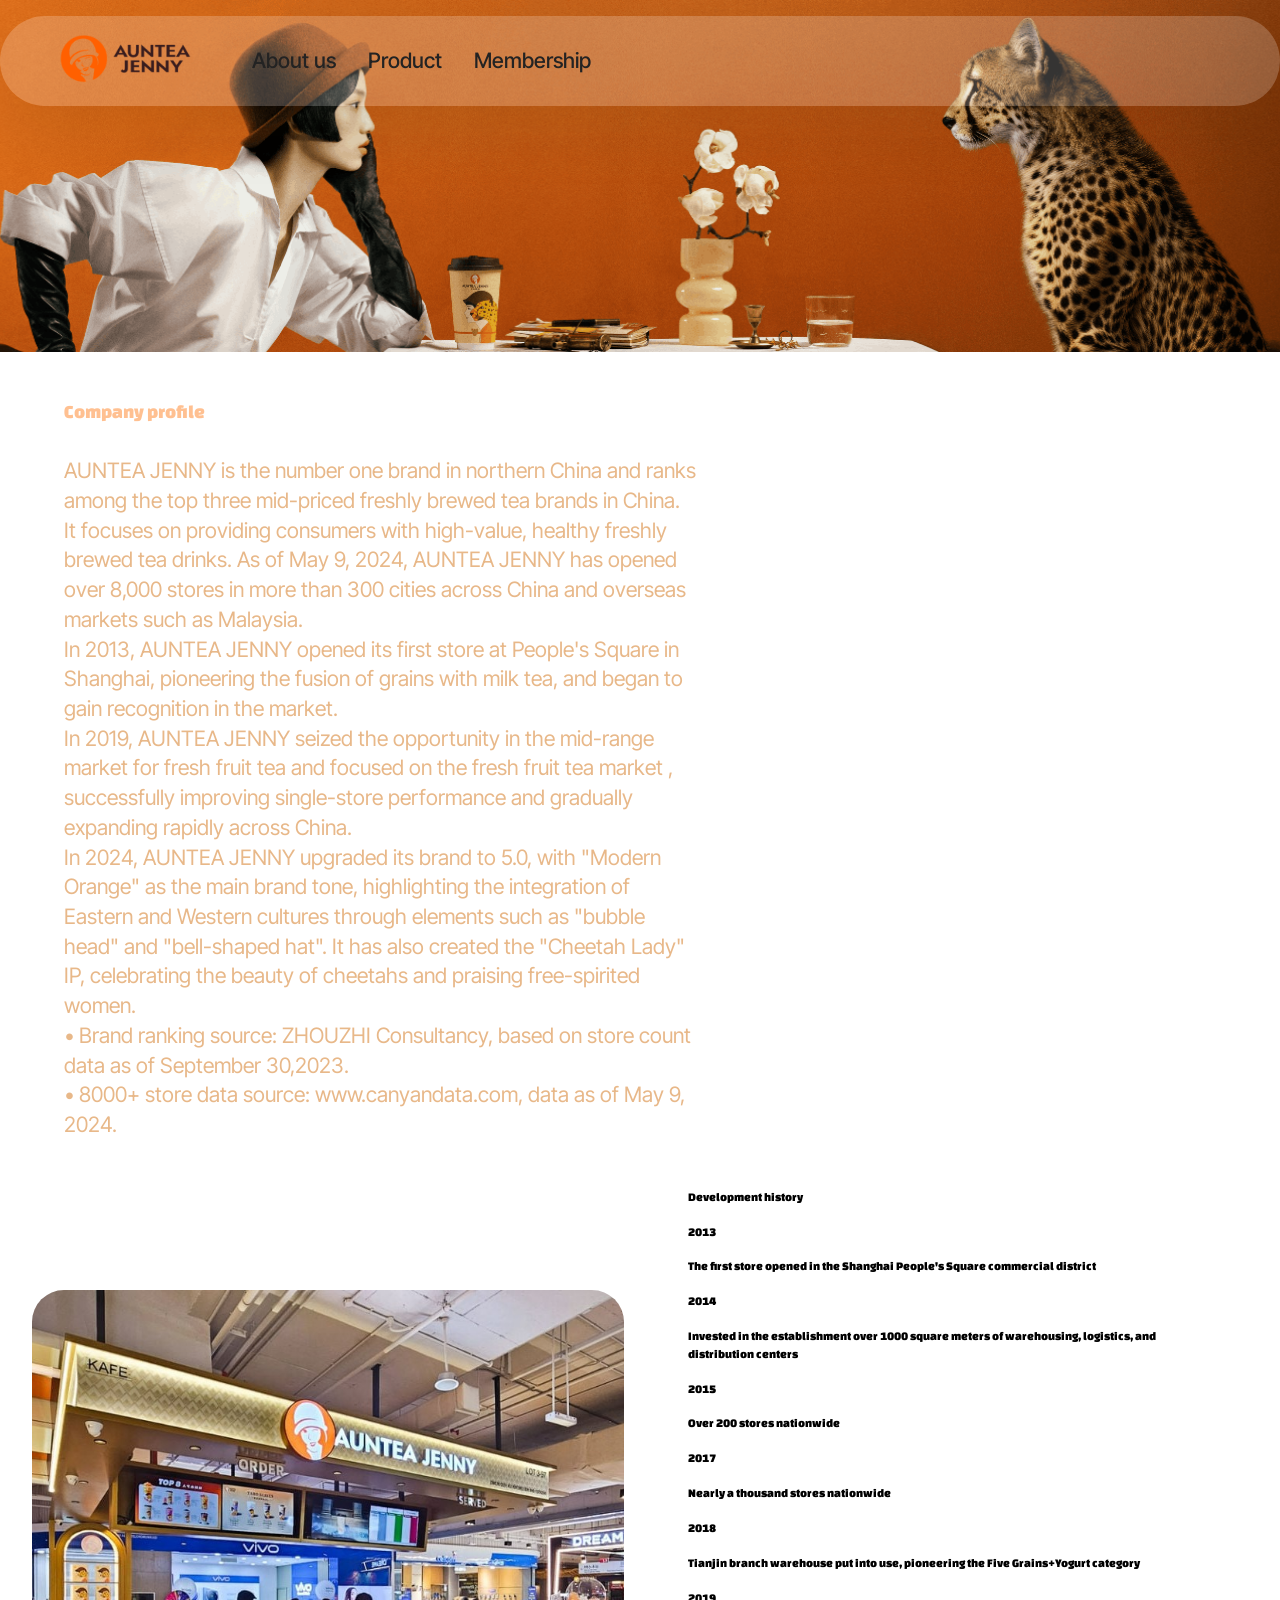
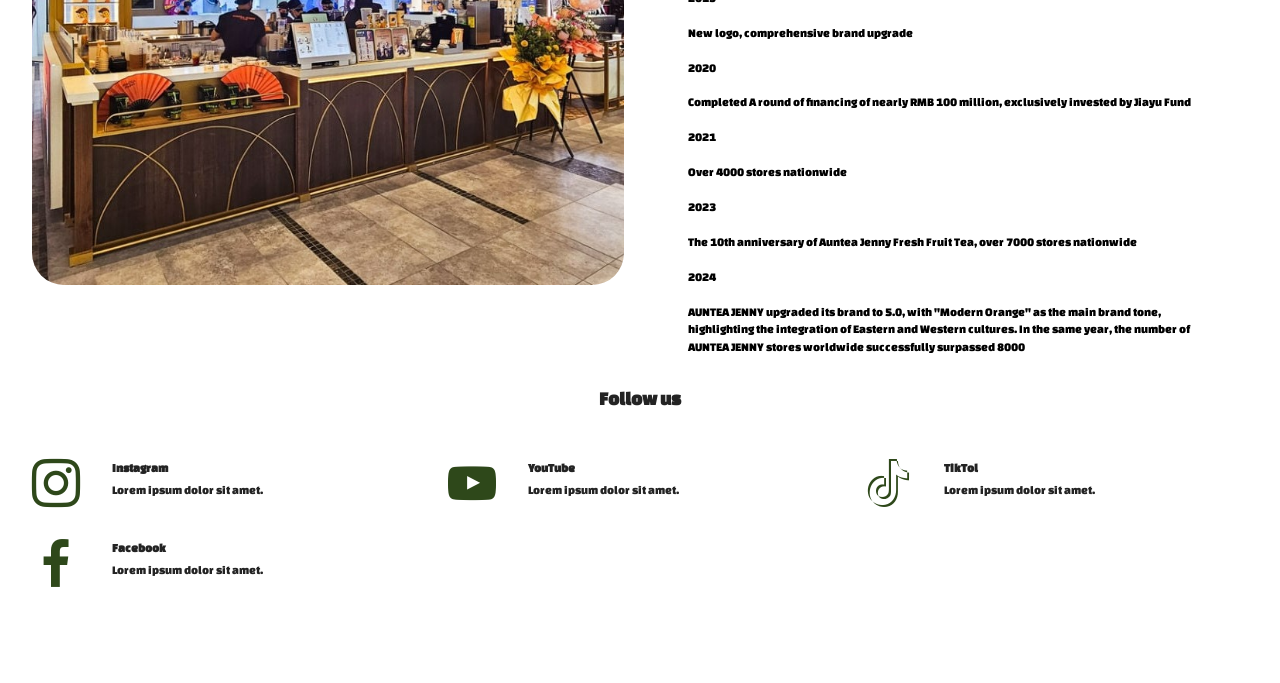
==== commit 5d2fd139: "create github pages" ====
--- a/page1.html
+++ b/page1.html
@@ -23,7 +23,7 @@
   <noscript><link rel="stylesheet" href="https://fonts.googleapis.com/css?family=Changa+One:400,400i&display=swap"></noscript>
   <link rel="preload" href="https://fonts.googleapis.com/css?family=Inter+Tight:100,200,300,400,500,600,700,800,900,100i,200i,300i,400i,500i,600i,700i,800i,900i&display=swap" as="style" onload="this.onload=null;this.rel='stylesheet'">
   <noscript><link rel="stylesheet" href="https://fonts.googleapis.com/css?family=Inter+Tight:100,200,300,400,500,600,700,800,900,100i,200i,300i,400i,500i,600i,700i,800i,900i&display=swap"></noscript>
-  <link rel="preload" as="style" href="assets/mobirise/css/mbr-additional.css?v=ECB67n"><link rel="stylesheet" href="assets/mobirise/css/mbr-additional.css?v=ECB67n" type="text/css">
+  <link rel="preload" as="style" href="assets/mobirise/css/mbr-additional.css?v=atBHNC"><link rel="stylesheet" href="assets/mobirise/css/mbr-additional.css?v=atBHNC" type="text/css">
 
   
   
@@ -38,11 +38,11 @@
 		<div class="container">
 			<div class="navbar-brand">
 				<span class="navbar-logo">
-					<a href="https://mobiri.se">
-						<img src="assets/images/auntea20logo201-366x206.png" alt="Mobirise Website Builder" style="height: 3.3rem;">
+					<a href="index.html">
+						<img src="assets/images/auntea20logo201-366x206.png" alt="Mobirise Website Builder" style="height: 5rem;">
 					</a>
 				</span>
-				<span class="navbar-caption-wrap"><a class="navbar-caption text-black text-primary display-4" href="index.html">AUNTEA JENNY</a></span>
+				
 			</div>
 			<button class="navbar-toggler" type="button" data-toggle="collapse" data-bs-toggle="collapse" data-target="#navbarSupportedContent" data-bs-target="#navbarSupportedContent" aria-controls="navbarNavAltMarkup" aria-expanded="false" aria-label="Toggle navigation">
 				<div class="hamburger">
@@ -53,7 +53,7 @@
 				</div>
 			</button>
 			<div class="collapse navbar-collapse" id="navbarSupportedContent">
-				<ul class="navbar-nav nav-dropdown" data-app-modern-menu="true"><li class="nav-item">
+				<ul class="navbar-nav nav-dropdown nav-right" data-app-modern-menu="true"><li class="nav-item">
 						<a class="nav-link link text-black text-primary display-4" href="page1.html">About us</a>
 					</li>
 					<li class="nav-item">
@@ -63,7 +63,7 @@
 						<a class="nav-link link text-black text-primary display-4" href="page4.html">Membership<br></a>
 					</li></ul>
 				
-				<div class="navbar-buttons mbr-section-btn"><a class="btn btn-success display-4" href="https://mobiri.se"> Start Now!</a></div>
+				
 			</div>
 		</div>
 	</nav>
@@ -249,7 +249,7 @@
 			</div>
 		</div>
 	</div>
-</section><section class="display-7" style="padding: 0;align-items: center;justify-content: center;flex-wrap: wrap;    align-content: center;display: flex;position: relative;height: 4rem;"><a href="https://mobiri.se/" style="flex: 1 1;height: 4rem;position: absolute;width: 100%;z-index: 1;"><img alt="" style="height: 4rem;" src="[data-uri]"></a><p style="margin: 0;text-align: center;" class="display-7">&#8204;</p><a style="z-index:1" href="https://mobirise.com">Mobirise </a></section><script src="assets/bootstrap/js/bootstrap.bundle.min.js"></script>  <script src="assets/smoothscroll/smooth-scroll.js"></script>  <script src="assets/ytplayer/index.js"></script>  <script src="assets/dropdown/js/navbar-dropdown.js"></script>  <script src="assets/theme/js/script.js"></script>  
+</section><section class="display-7" style="padding: 0;align-items: center;justify-content: center;flex-wrap: wrap;    align-content: center;display: flex;position: relative;height: 4rem;"><a href="https://mobiri.se/" style="flex: 1 1;height: 4rem;position: absolute;width: 100%;z-index: 1;"><img alt="" style="height: 4rem;" src="[data-uri]"></a><p style="margin: 0;text-align: center;" class="display-7">&#8204;</p><a style="z-index:1" href="https://mobirise.com/builder/ai-website-creator.html">Free AI Website Creator</a></section><script src="assets/bootstrap/js/bootstrap.bundle.min.js"></script>  <script src="assets/smoothscroll/smooth-scroll.js"></script>  <script src="assets/ytplayer/index.js"></script>  <script src="assets/dropdown/js/navbar-dropdown.js"></script>  <script src="assets/theme/js/script.js"></script>  
   
   
   <input name="animation" type="hidden">
--- a/assets/mobirise/css/mbr-additional.css
+++ b/assets/mobirise/css/mbr-additional.css
@@ -1016,7 +1016,7 @@
 }
 @media (min-width: 992px) {
   .cid-vfYA4Nm70X .navbar.collapsed.opened:not(.navbar-short) .navbar-collapse {
-    max-height: calc(98.5vh - 3.3rem);
+    max-height: calc(98.5vh - 5rem);
   }
 }
 .cid-vfYA4Nm70X .navbar.collapsed .dropdown-menu .dropdown-submenu {
@@ -1798,7 +1798,7 @@
 }
 @media (min-width: 992px) {
   .cid-vfYA4Nm70X .navbar.collapsed.opened:not(.navbar-short) .navbar-collapse {
-    max-height: calc(98.5vh - 3.3rem);
+    max-height: calc(98.5vh - 5rem);
   }
 }
 .cid-vfYA4Nm70X .navbar.collapsed .dropdown-menu .dropdown-submenu {
@@ -2546,7 +2546,7 @@
 }
 @media (min-width: 992px) {
   .cid-vgg6uEUcyg .navbar.collapsed.opened:not(.navbar-short) .navbar-collapse {
-    max-height: calc(98.5vh - 3.3rem);
+    max-height: calc(98.5vh - 5rem);
   }
 }
 .cid-vgg6uEUcyg .navbar.collapsed .dropdown-menu .dropdown-submenu {
@@ -3659,7 +3659,7 @@
 }
 @media (min-width: 992px) {
   .cid-vggiI3XaEl .navbar.collapsed.opened:not(.navbar-short) .navbar-collapse {
-    max-height: calc(98.5vh - 3.3rem);
+    max-height: calc(98.5vh - 5rem);
   }
 }
 .cid-vggiI3XaEl .navbar.collapsed .dropdown-menu .dropdown-submenu {
--- a/assets/mobirise/css/mbr-additional.css
+++ b/assets/mobirise/css/mbr-additional.css
@@ -1016,7 +1016,7 @@
 }
 @media (min-width: 992px) {
   .cid-vfYA4Nm70X .navbar.collapsed.opened:not(.navbar-short) .navbar-collapse {
-    max-height: calc(98.5vh - 3.3rem);
+    max-height: calc(98.5vh - 5rem);
   }
 }
 .cid-vfYA4Nm70X .navbar.collapsed .dropdown-menu .dropdown-submenu {
@@ -1798,7 +1798,7 @@
 }
 @media (min-width: 992px) {
   .cid-vfYA4Nm70X .navbar.collapsed.opened:not(.navbar-short) .navbar-collapse {
-    max-height: calc(98.5vh - 3.3rem);
+    max-height: calc(98.5vh - 5rem);
   }
 }
 .cid-vfYA4Nm70X .navbar.collapsed .dropdown-menu .dropdown-submenu {
@@ -2546,7 +2546,7 @@
 }
 @media (min-width: 992px) {
   .cid-vgg6uEUcyg .navbar.collapsed.opened:not(.navbar-short) .navbar-collapse {
-    max-height: calc(98.5vh - 3.3rem);
+    max-height: calc(98.5vh - 5rem);
   }
 }
 .cid-vgg6uEUcyg .navbar.collapsed .dropdown-menu .dropdown-submenu {
@@ -3659,7 +3659,7 @@
 }
 @media (min-width: 992px) {
   .cid-vggiI3XaEl .navbar.collapsed.opened:not(.navbar-short) .navbar-collapse {
-    max-height: calc(98.5vh - 3.3rem);
+    max-height: calc(98.5vh - 5rem);
   }
 }
 .cid-vggiI3XaEl .navbar.collapsed .dropdown-menu .dropdown-submenu {
